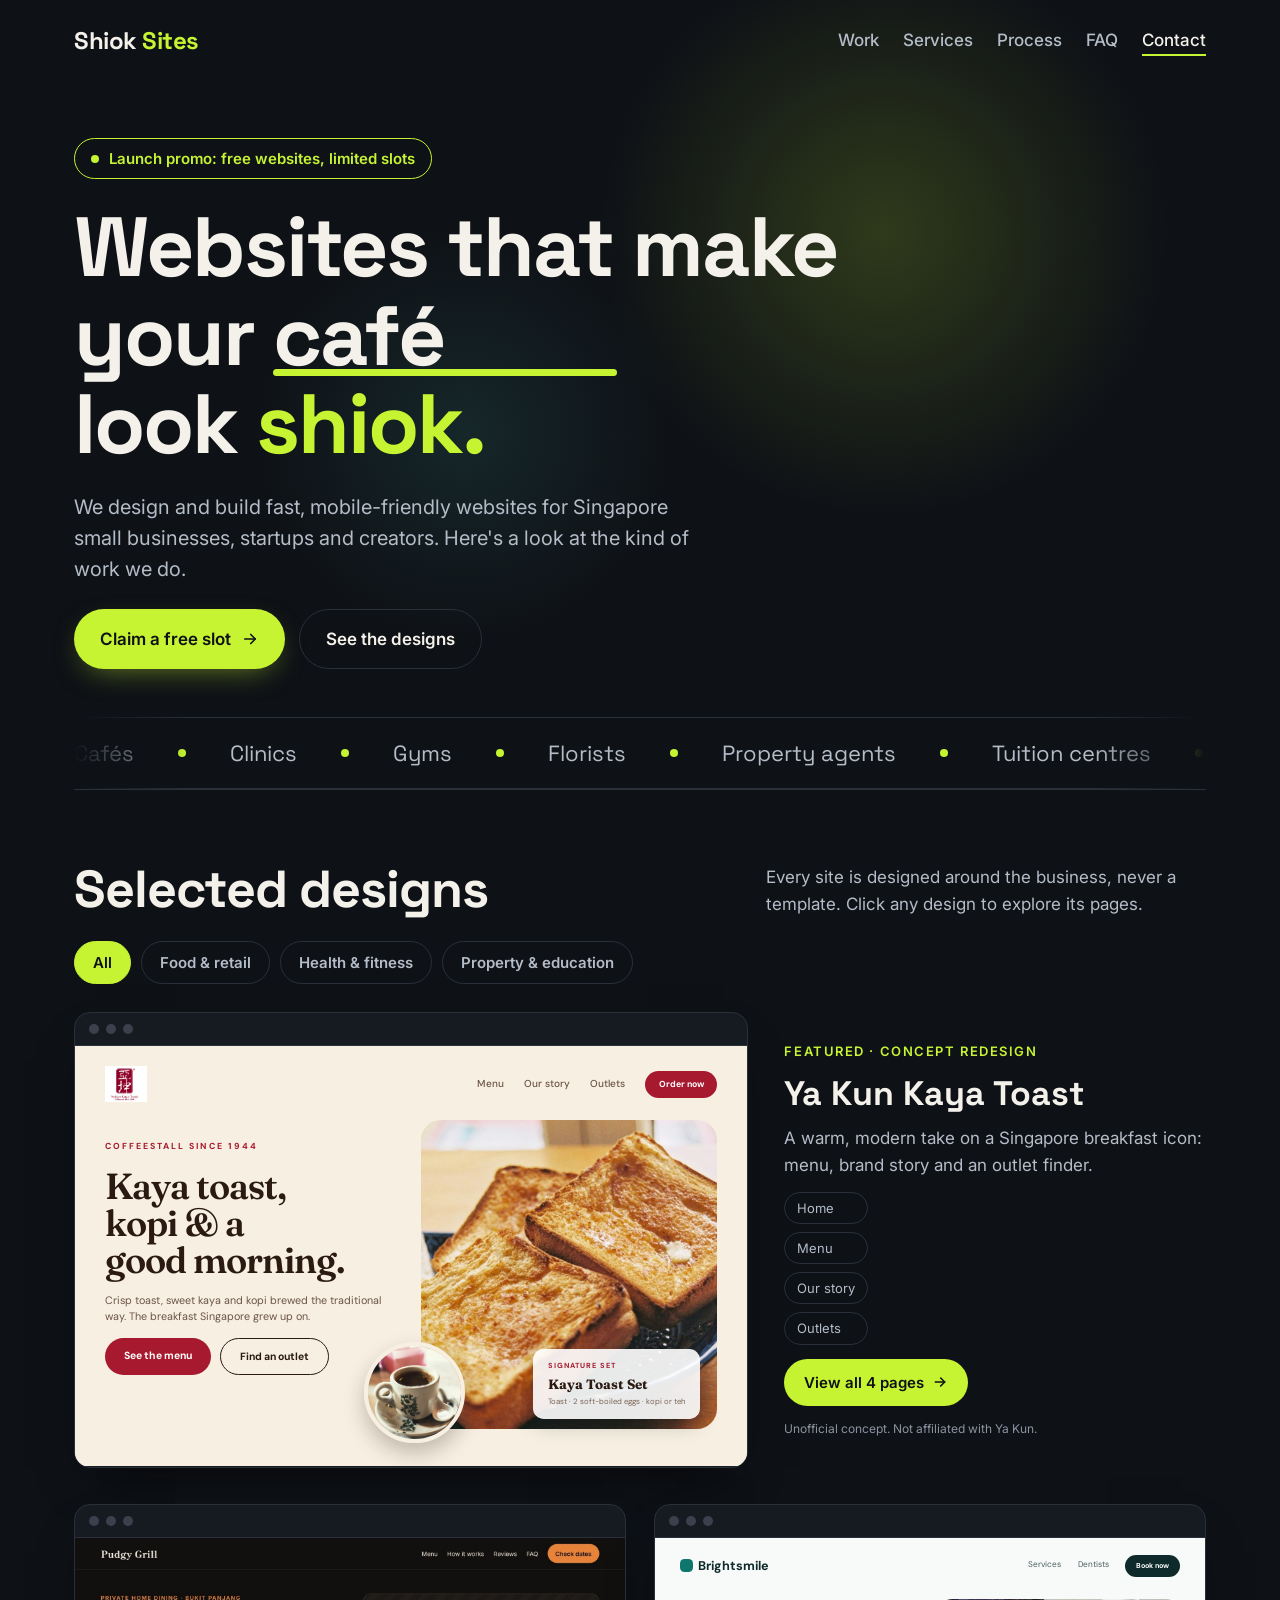
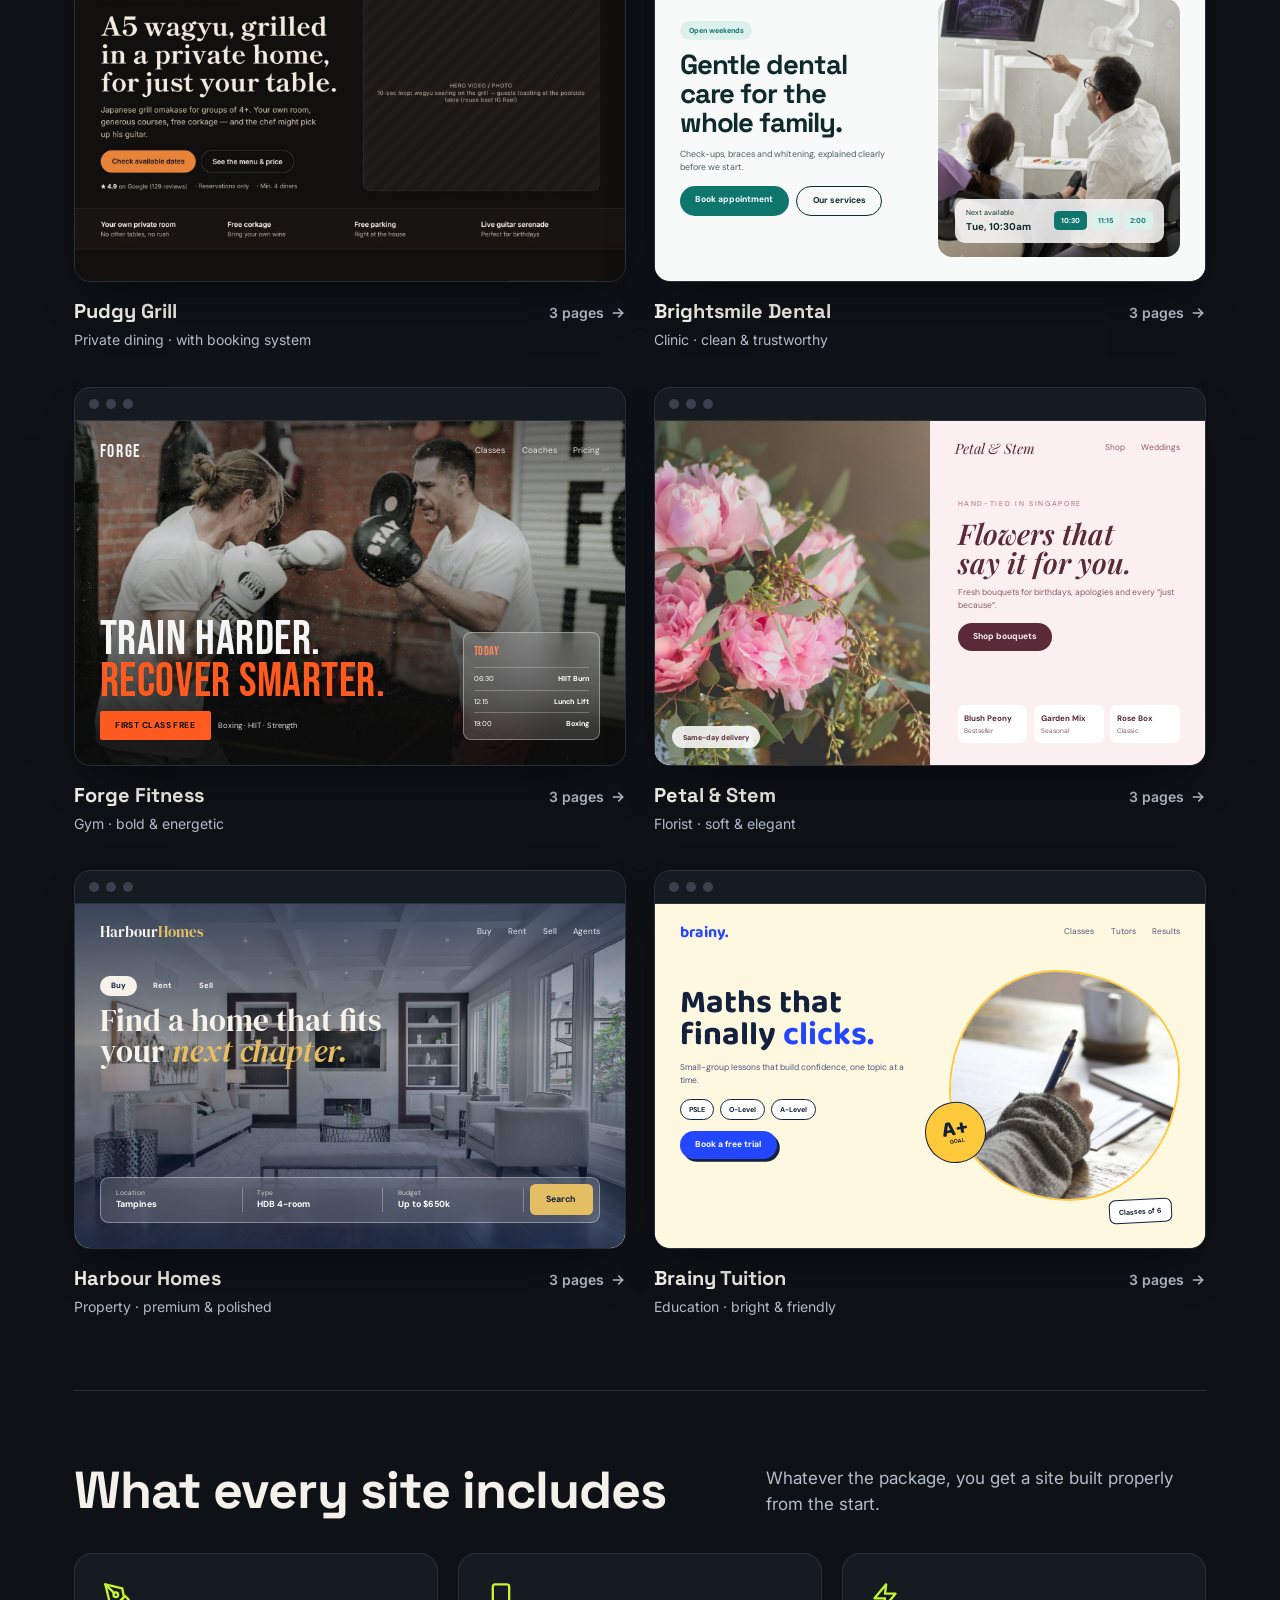
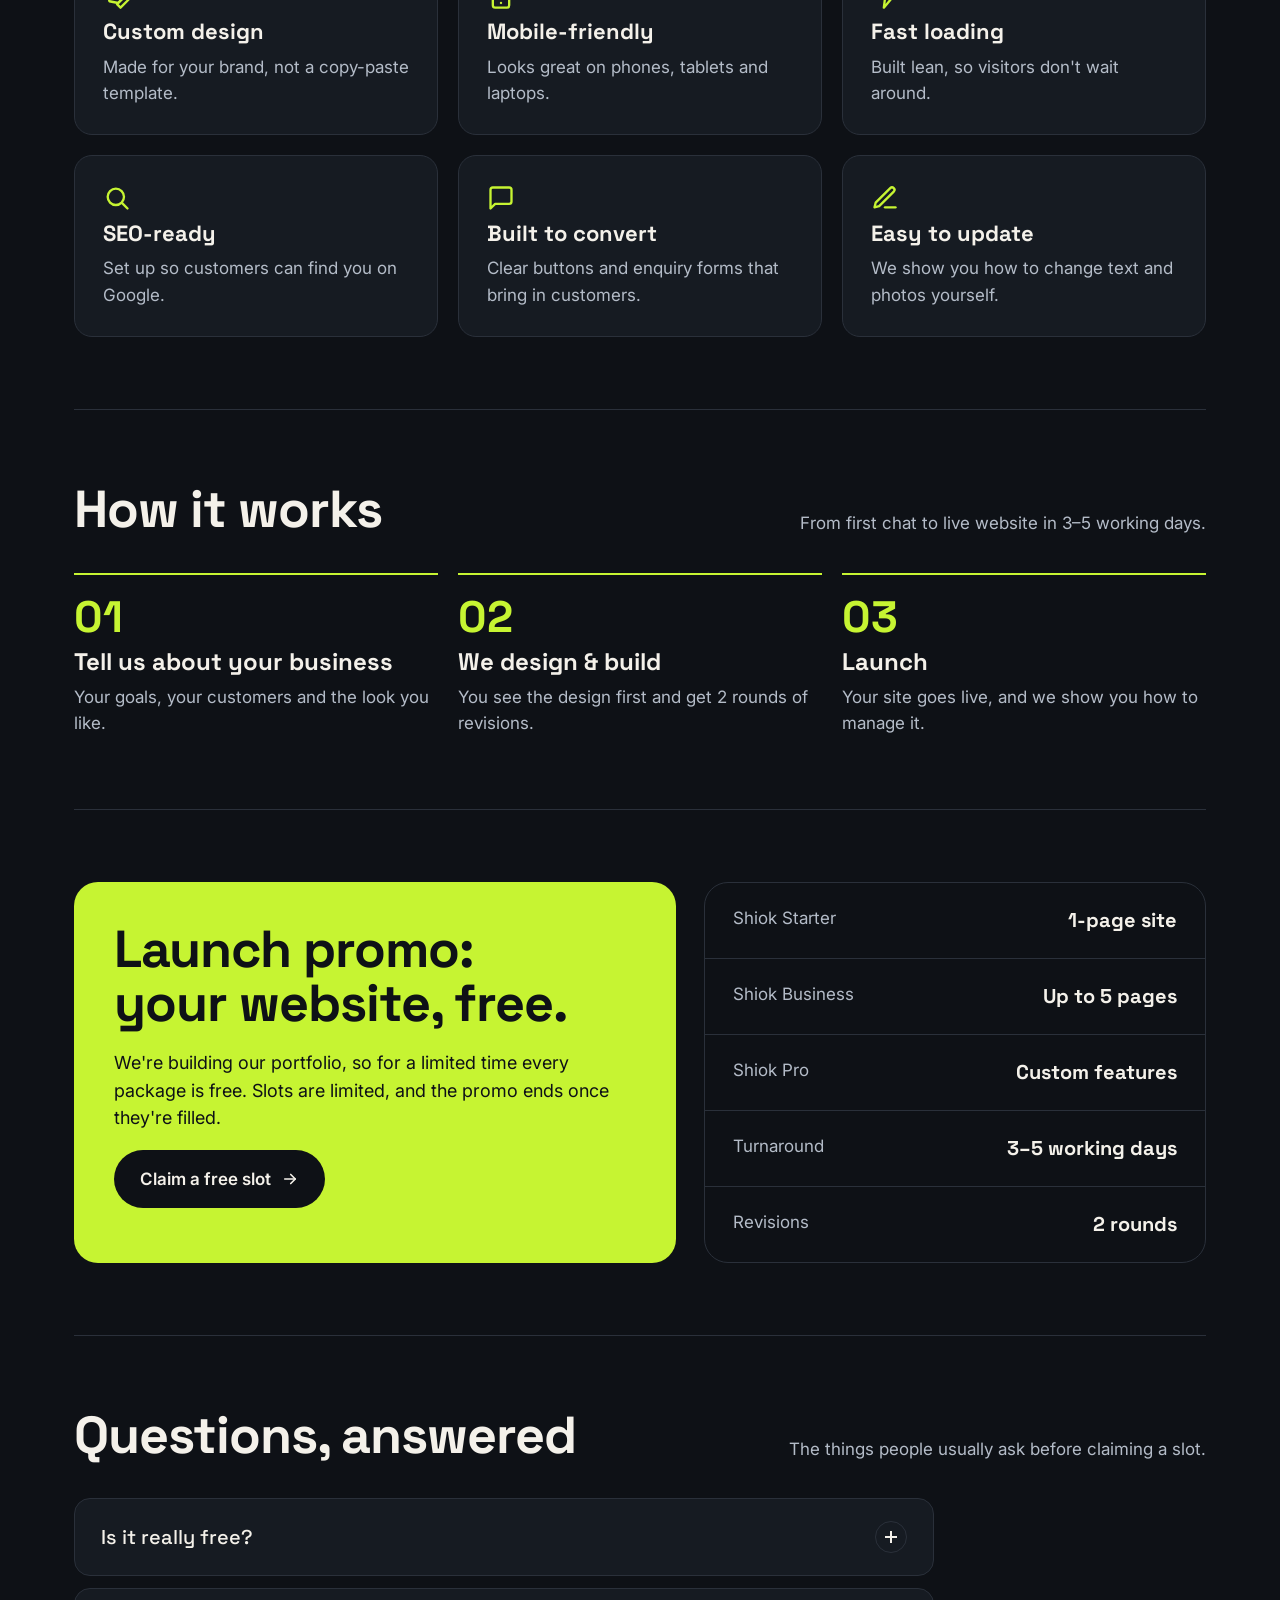
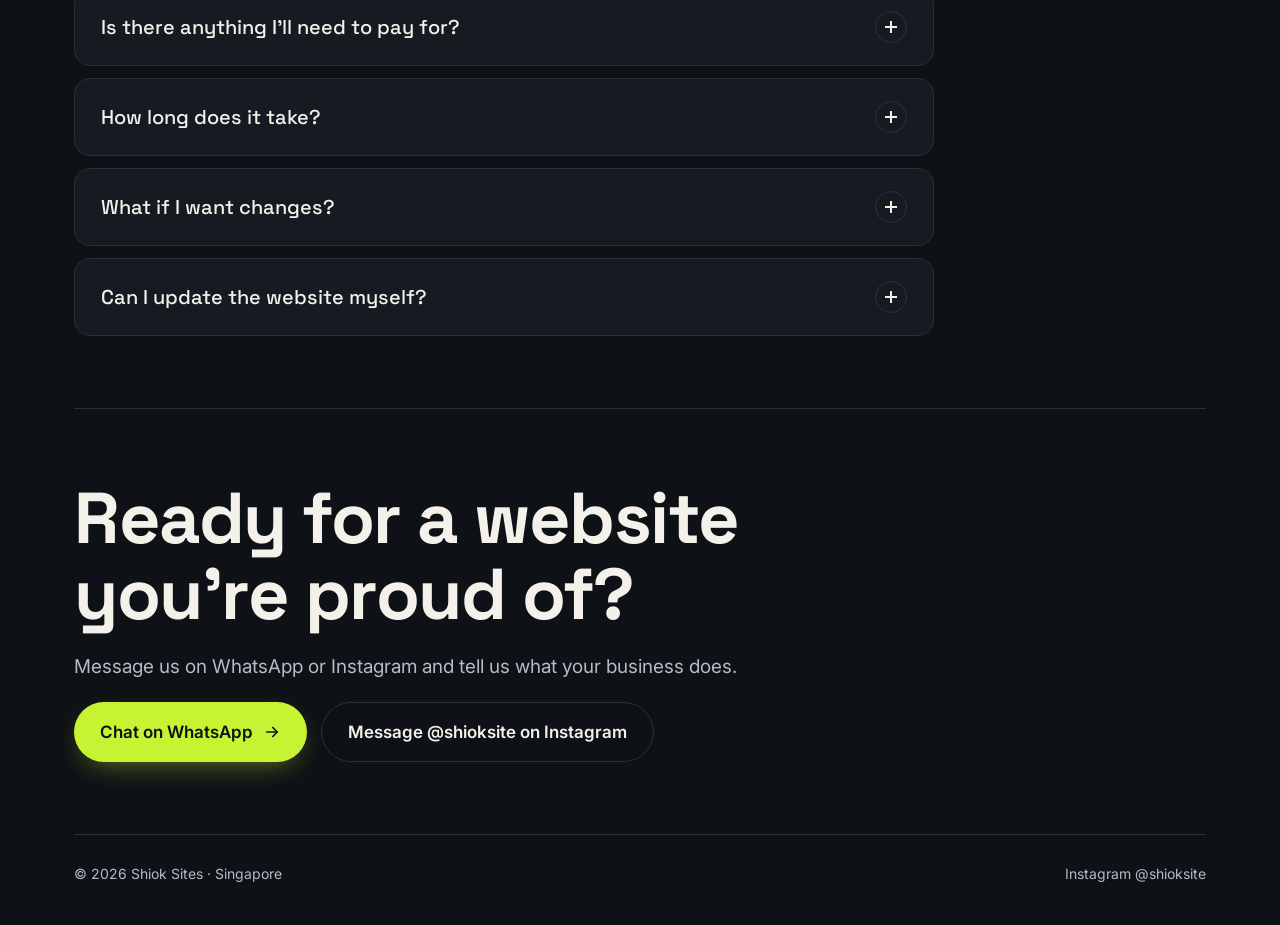
==== website-v2/index.html @ c29848cc "Add files via upload" ====
<!DOCTYPE html>
<html lang="en">
<head>
<meta charset="utf-8">
<meta name="viewport" content="width=device-width, initial-scale=1">
<title>Shiok Sites Portfolio</title>
<link rel="preconnect" href="https://fonts.googleapis.com">
<link rel="preconnect" href="https://fonts.gstatic.com" crossorigin>
<link href="https://fonts.googleapis.com/css2?family=Space+Grotesk:wght@500;700&amp;family=Inter:wght@400;500;600&amp;family=Fraunces:opsz,wght@9..144,600&amp;family=DM+Sans:wght@400;700&amp;family=Bebas+Neue&amp;family=Playfair+Display:ital,wght@1,600&amp;family=DM+Serif+Display&amp;family=Baloo+2:wght@700&amp;display=swap" rel="stylesheet">
<style>
:root{
  /* Shiok Sites brand: dark ground, cream text, lime accent. Layout: one long page, work first. */
  --ink:#0E1116;
  --panel:#161B22;
  --line:#2A303A;
  --text:#F4F1EA;
  --muted:#B4BCC8;
  --lime:#C6F432;
  --display:'Space Grotesk', system-ui, sans-serif;
  --body:'Inter', system-ui, sans-serif;
  color-scheme: dark;
}
*{box-sizing:border-box}
html{scroll-behavior:smooth}
@media (prefers-reduced-motion: reduce){html{scroll-behavior:auto}}
body{margin:0;background:var(--ink);color:var(--text);font-family:var(--body);font-size:17px;line-height:1.55}
a{color:var(--lime)}
a:focus-visible,button:focus-visible{outline:3px solid var(--lime);outline-offset:3px;border-radius:8px}
h1,h2,h3{font-family:var(--display);text-wrap:balance;margin:0;line-height:1.05}
.wrap{max-width:1180px;margin:0 auto;padding:0 24px}

/* nav */
.nav{display:flex;justify-content:space-between;align-items:center;gap:16px;padding:22px 0;flex-wrap:wrap}
.logo{font-family:var(--display);font-weight:700;font-size:24px;letter-spacing:-.5px;color:var(--text);text-decoration:none}
.logo span{color:var(--lime)}
.nav ul{display:flex;gap:24px;list-style:none;margin:0;padding:0;flex-wrap:wrap}
.nav ul a{color:var(--muted);text-decoration:none;font-weight:500}
.nav ul a:hover{color:var(--text)}

/* hero */
.hero{padding:56px 0 40px;display:flex;flex-direction:column;gap:24px;max-width:860px}
.promo{align-self:flex-start;display:inline-flex;gap:10px;align-items:center;padding:8px 16px;border:1.5px solid var(--lime);border-radius:999px;color:var(--lime);font-weight:600;font-size:15px}
.promo i{width:8px;height:8px;border-radius:50%;background:var(--lime)}
.hero h1{font-size:clamp(44px,7vw,84px);letter-spacing:-2px}
.hero h1 em{font-style:normal;color:var(--lime)}
.hero p{font-size:20px;color:var(--muted);max-width:620px;margin:0}
.ctas{display:flex;gap:14px;flex-wrap:wrap}
.btn{display:inline-flex;align-items:center;gap:10px;padding:16px 26px;border-radius:999px;font-weight:600;text-decoration:none;font-size:17px}
.btn-main{background:var(--lime);color:var(--ink)}
.btn-main:hover{background:#d8fa6a}
.btn-ghost{border:1.5px solid var(--line);color:var(--text)}
.btn-ghost:hover{border-color:var(--muted)}

section{padding:72px 0;border-top:1px solid var(--line)}
.head{display:flex;justify-content:space-between;align-items:flex-end;gap:24px;flex-wrap:wrap;margin-bottom:36px}
.head h2{font-size:clamp(34px,4.5vw,52px);letter-spacing:-1px}
.head p{color:var(--muted);max-width:440px;margin:0}

/* work grid */
.work{display:grid;grid-template-columns:repeat(2,minmax(0,1fr));gap:36px 28px}
@media (max-width:760px){.work{grid-template-columns:1fr}}
figure{margin:0;display:flex;flex-direction:column;gap:14px}
.browser{border:1.5px solid var(--line);border-radius:16px;overflow:hidden;background:var(--panel);box-shadow:0 24px 50px -24px rgba(0,0,0,.7)}
.bar{display:flex;align-items:center;gap:7px;padding:11px 14px;border-bottom:1.5px solid var(--line)}
.bar b{width:10px;height:10px;border-radius:50%;background:#3A414D}
.screen{aspect-ratio:16/10;container-type:inline-size;position:relative;overflow:hidden}
figcaption{display:flex;justify-content:space-between;align-items:baseline;gap:12px;flex-wrap:wrap}
figcaption strong{font-family:var(--display);font-size:20px}
figcaption small{color:var(--muted);font-size:14px}
.note{margin-top:28px;color:var(--muted);font-size:14px}

/* shared mock pieces (sized to the mock's width) */
.screen img.ph{position:absolute;inset:0;width:100%;height:100%;object-fit:cover;display:block}
.mnav{position:absolute;top:0;left:0;right:0;display:flex;justify-content:space-between;align-items:center;padding:3cqw 4.5cqw;z-index:3}
.mlinks{display:flex;gap:3cqw;font-size:1.5cqw;align-items:center}
.mbtn{display:inline-block;padding:1.4cqw 2.8cqw;border-radius:999px;font-size:1.55cqw;font-weight:700;white-space:nowrap}
.glass{background:rgba(255,255,255,.16);border:.15cqw solid rgba(255,255,255,.35);backdrop-filter:blur(14px);-webkit-backdrop-filter:blur(14px);color:#fff}
.layer{position:absolute;inset:0}

/* 1 cafe: full-bleed photo, copy on the right */

/* 2 dental: split with photo card */
.dental{background:#F7FAF9;color:#0F2A2A;font-family:'DM Sans',sans-serif}
.dental .brand{font-weight:700;font-size:2.3cqw;display:flex;align-items:center;gap:1cqw}
.dental .brand i{width:2.4cqw;height:2.4cqw;border-radius:.8cqw;background:#0F766E}
.dental .mlinks{color:#4B5F5F}
.dental .mlinks .mbtn{background:#0F2A2A;color:#fff;font-size:1.3cqw;padding:1cqw 2cqw}
.dental .copy{position:absolute;left:4.5cqw;top:15cqw;width:40cqw;display:flex;flex-direction:column;gap:2cqw}
.dental .pill{align-self:flex-start;font-size:1.3cqw;font-weight:700;color:#0F766E;background:#DDF1EC;padding:.8cqw 1.6cqw;border-radius:999px}
.dental h3{font-weight:700;font-size:5cqw;line-height:1.04;letter-spacing:-.2cqw}
.dental p{margin:0;font-size:1.6cqw;line-height:1.5;color:#4B5F5F}
.dental .row{display:flex;gap:1.4cqw}
.dental .solid{background:#0F766E;color:#fff}
.dental .out{border:.2cqw solid #0F2A2A;color:#0F2A2A}
.dental .photo{position:absolute;right:4.5cqw;top:11cqw;bottom:4.5cqw;width:44cqw;border-radius:2.6cqw;overflow:hidden}
.dental .photo img.ph{object-position:60% 50%}
.dental .book{position:absolute;left:3cqw;bottom:2.6cqw;right:3cqw;border-radius:1.8cqw;padding:1.6cqw 2cqw;display:flex;justify-content:space-between;align-items:center;font-size:1.3cqw;z-index:2;background:rgba(255,255,255,.82);border:0;color:#0F2A2A}
.dental .book b{display:block;font-size:1.8cqw}
.dental .slot{display:flex;gap:.8cqw}
.dental .slot span{padding:.7cqw 1.2cqw;border-radius:.8cqw;background:#0F766E;color:#fff;font-weight:700}
.dental .slot span+span{background:#DDF1EC;color:#0F766E}

/* 3 gym: full-bleed dark photo */
.gym{font-family:'DM Sans',sans-serif;color:#F5F5F5}
.gym img.ph{object-position:50% 30%;filter:grayscale(.35) contrast(1.1)}
.gym .layer{background:linear-gradient(180deg,rgba(10,10,10,.55) 0%,rgba(10,10,10,.15) 35%,rgba(10,10,10,.92) 92%)}
.gym .brand{font-family:'Bebas Neue',Impact,sans-serif;font-size:3.2cqw;letter-spacing:.3cqw}
.gym .brand span{color:#FF5A1F}
.gym .mlinks{color:#E5E5E5}
.gym .copy{position:absolute;left:4.5cqw;bottom:4.5cqw;display:flex;flex-direction:column;gap:1.6cqw;width:58cqw;z-index:2}
.gym h3{font-family:'Bebas Neue',Impact,'Arial Narrow',sans-serif;font-weight:400;font-size:8.6cqw;line-height:.88;letter-spacing:.1cqw}
.gym h3 span{color:#FF5A1F}
.gym .row{display:flex;gap:1.4cqw;align-items:center}
.gym .solid{background:#FF5A1F;color:#0B0B0B;border-radius:.4cqw;letter-spacing:.08cqw}
.gym .row small{font-size:1.4cqw;color:#D4D4D4}
.gym .sched{position:absolute;right:4.5cqw;bottom:4.5cqw;width:25cqw;border-radius:1.4cqw;padding:1.8cqw;display:flex;flex-direction:column;gap:1cqw;z-index:2}
.gym .sched em{font-style:normal;font-family:'Bebas Neue',Impact,sans-serif;font-size:2.2cqw;letter-spacing:.1cqw;color:#FF8A5C}
.gym .sched div{display:flex;justify-content:space-between;font-size:1.3cqw;border-top:.12cqw solid rgba(255,255,255,.25);padding-top:.9cqw}

/* 4 florist: photo left, panel right */
.florist{background:#FBEFF1;color:#5A2A3A;font-family:'DM Sans',sans-serif}
.florist .photo{position:absolute;left:0;top:0;bottom:0;width:50cqw}
.florist .mnav{left:50cqw}
.florist .brand{font-family:'Playfair Display',serif;font-style:italic;font-size:2.6cqw}
.florist .mlinks{color:#8C5A68}
.florist .copy{position:absolute;left:55cqw;right:4.5cqw;top:14cqw;display:flex;flex-direction:column;gap:1.8cqw}
.florist .eyebrow{font-size:1.3cqw;letter-spacing:.3cqw;text-transform:uppercase;color:#B0697E}
.florist h3{font-family:'Playfair Display',serif;font-style:italic;font-weight:600;font-size:5.2cqw;line-height:1.02}
.florist p{margin:0;font-size:1.55cqw;line-height:1.5;color:#8C5A68}
.florist .solid{background:#5A2A3A;color:#FBEFF1;align-self:flex-start}
.florist .items{position:absolute;left:55cqw;right:4.5cqw;bottom:4cqw;display:grid;grid-template-columns:repeat(3,minmax(0,1fr));gap:1.2cqw}
.florist .items div{background:#fff;border-radius:1.2cqw;padding:1.2cqw;display:flex;flex-direction:column;gap:.3cqw;font-size:1.2cqw;color:#8C5A68}
.florist .items b{font-size:1.45cqw;color:#5A2A3A}
.florist .float{position:absolute;left:3cqw;bottom:3cqw;border-radius:999px;padding:1cqw 2cqw;font-size:1.3cqw;font-weight:700;z-index:2;background:rgba(255,255,255,.85);color:#5A2A3A;border:0}

/* 5 realty: interior photo, search over it */
.realty{font-family:'DM Sans',sans-serif;color:#F7F3EA}
.realty .layer{background:linear-gradient(180deg,rgba(15,30,61,.7) 0%,rgba(15,30,61,.2) 40%,rgba(15,30,61,.85) 100%)}
.realty .brand{font-family:'DM Serif Display',serif;font-size:2.7cqw}
.realty .brand span{color:#E3BE62}
.realty .mlinks{color:#E6E9F0}
.realty .copy{position:absolute;left:4.5cqw;top:13cqw;width:56cqw;display:flex;flex-direction:column;gap:1.6cqw;z-index:2}
.realty h3{font-family:'DM Serif Display',serif;font-weight:400;font-size:5.6cqw;line-height:1.02}
.realty h3 em{font-style:italic;color:#E3BE62}
.realty .tabs{display:flex;gap:1cqw;font-size:1.4cqw;font-weight:700}
.realty .tabs span{padding:.8cqw 2cqw;border-radius:999px}
.realty .tabs span:first-child{background:#F7F3EA;color:#0F1E3D}
.realty .search{position:absolute;left:4.5cqw;right:4.5cqw;bottom:4.5cqw;border-radius:1.6cqw;display:grid;grid-template-columns:repeat(3,minmax(0,1fr)) auto;align-items:center;padding:1.2cqw;gap:1cqw;z-index:2}
.realty .search div{display:flex;flex-direction:column;padding:0 1.6cqw;border-right:.12cqw solid rgba(255,255,255,.3);font-size:1.2cqw;color:rgba(255,255,255,.75)}
.realty .search div b{font-size:1.6cqw;color:#fff}
.realty .search > span{background:#E3BE62;color:#0F1E3D;font-weight:700;font-size:1.6cqw;padding:1.6cqw 3cqw;border-radius:1cqw}

/* 6 tuition: copy left, photo in a soft shape */
.tuition{background:#FFF8E1;color:#14213D;font-family:'DM Sans',sans-serif}
.tuition .brand{font-family:'Baloo 2',sans-serif;font-weight:700;font-size:2.9cqw;color:#2346FF}
.tuition .mlinks{color:#4A5578}
.tuition .copy{position:absolute;left:4.5cqw;top:15cqw;width:44cqw;display:flex;flex-direction:column;gap:2cqw}
.tuition h3{font-family:'Baloo 2',sans-serif;font-weight:700;font-size:6cqw;line-height:.98}
.tuition h3 span{color:#2346FF}
.tuition p{margin:0;font-size:1.55cqw;line-height:1.5;color:#4A5578}
.tuition .chips{display:flex;gap:1cqw}
.tuition .chips span{padding:.7cqw 1.5cqw;border-radius:999px;background:#fff;border:.18cqw solid #14213D;font-size:1.3cqw;font-weight:700}
.tuition .solid{background:#2346FF;color:#fff;align-self:flex-start;box-shadow:.5cqw .5cqw 0 #14213D}
.tuition .photo{position:absolute;right:4.5cqw;top:12cqw;width:42cqw;height:42cqw;border-radius:46% 54% 48% 52% / 52% 44% 56% 48%;overflow:hidden;border:.5cqw solid #FFC93C}
.tuition .sticker{position:absolute;right:40cqw;top:36cqw;width:11cqw;height:11cqw;border-radius:50%;background:#FFC93C;color:#14213D;display:flex;flex-direction:column;align-items:center;justify-content:center;font-family:'Baloo 2',sans-serif;font-weight:700;font-size:4cqw;line-height:.9;transform:rotate(-10deg);border:.25cqw solid #14213D;z-index:2}
.tuition .sticker small{font-family:'DM Sans',sans-serif;font-size:1cqw}
.tuition .badge{position:absolute;right:6cqw;bottom:4.5cqw;background:#fff;border:.18cqw solid #14213D;border-radius:1.2cqw;padding:1cqw 1.6cqw;font-size:1.3cqw;font-weight:700;transform:rotate(-3deg);z-index:2}

/* services */
.grid3{display:grid;grid-template-columns:repeat(3,minmax(0,1fr));gap:20px}
@media (max-width:860px){.grid3{grid-template-columns:repeat(2,minmax(0,1fr))}}
@media (max-width:540px){.grid3{grid-template-columns:1fr}}
.feat{padding:28px;border:1.5px solid var(--line);border-radius:18px;background:var(--panel);display:flex;flex-direction:column;gap:10px}
.feat svg{color:var(--lime)}
.feat h3{font-size:22px}
.feat p{margin:0;color:var(--muted)}


/* process */
.steps{display:grid;grid-template-columns:repeat(3,minmax(0,1fr));gap:20px;counter-reset:s}
@media (max-width:760px){.steps{grid-template-columns:1fr}}
.step{display:flex;flex-direction:column;gap:10px;padding-top:20px;border-top:2px solid var(--lime)}
.step b{font-family:var(--display);font-size:44px;color:var(--lime);line-height:1}
.step h3{font-size:24px}
.step p{margin:0;color:var(--muted)}

/* offer */
.offer{display:grid;grid-template-columns:minmax(0,1.2fr) minmax(0,1fr);gap:28px;align-items:stretch}
@media (max-width:860px){.offer{grid-template-columns:1fr}}
.deal{background:var(--lime);color:var(--ink);border-radius:24px;padding:40px;display:flex;flex-direction:column;gap:18px}
.deal h2{font-size:clamp(34px,4.5vw,52px);letter-spacing:-1px}
.deal p{margin:0;font-size:18px}
.deal .btn{background:var(--ink);color:var(--text);align-self:flex-start}
.facts{display:flex;flex-direction:column;border:1.5px solid var(--line);border-radius:24px;overflow:hidden}
.facts div{display:flex;justify-content:space-between;gap:16px;padding:22px 28px;border-bottom:1.5px solid var(--line)}
.facts div:last-child{border-bottom:0}
.facts span{color:var(--muted)}
.facts b{font-family:var(--display);font-size:20px;text-align:right}

/* contact */
.contact{text-align:left;display:flex;flex-direction:column;gap:20px;align-items:flex-start}
.contact h2{font-size:clamp(40px,6vw,72px);letter-spacing:-1.5px;max-width:800px}
.contact p{color:var(--muted);font-size:19px;margin:0}
footer{padding:28px 0 40px;border-top:1px solid var(--line);color:var(--muted);font-size:14px;display:flex;justify-content:space-between;gap:12px;flex-wrap:wrap}

/* ===== motion & interactivity ===== */
body{position:relative;overflow-x:clip}
.progress{position:fixed;top:0;left:0;height:3px;width:100%;background:var(--lime);transform-origin:0 50%;transform:scaleX(0);z-index:100}
.nav{position:sticky;top:0;z-index:60;margin:0 -24px;padding:22px 24px;transition:padding .35s ease,background .35s ease,border-color .35s ease;border-bottom:1px solid transparent}
.nav.scrolled{padding:14px 24px;background:rgba(14,17,22,.72);backdrop-filter:blur(16px) saturate(1.4);-webkit-backdrop-filter:blur(16px) saturate(1.4);border-bottom-color:var(--line)}
.nav ul a{position:relative;transition:color .25s}
.nav ul a::after{content:"";position:absolute;left:0;right:0;bottom:-6px;height:2px;background:var(--lime);transform:scaleX(0);transform-origin:0 50%;transition:transform .35s cubic-bezier(.2,.8,.2,1)}
.nav ul a:hover::after,.nav ul a.active::after{transform:scaleX(1)}
.nav ul a.active{color:var(--text)}
.logo span{display:inline-block;transition:transform .4s cubic-bezier(.2,.8,.2,1)}
.logo:hover span{transform:translateY(-2px) rotate(-3deg)}

.hero{position:relative;isolation:isolate}
.glow{position:absolute;z-index:-1;width:620px;height:620px;border-radius:50%;background:radial-gradient(circle,rgba(198,244,50,.18),rgba(198,244,50,0) 65%);top:-160px;right:-260px;animation:drift 14s ease-in-out infinite alternate;pointer-events:none}
.glow.two{width:460px;height:460px;top:120px;right:240px;background:radial-gradient(circle,rgba(94,234,212,.10),rgba(94,234,212,0) 65%);animation-duration:18s;animation-direction:alternate-reverse}
@keyframes drift{to{transform:translate(-120px,80px) scale(1.15)}}
.rot{display:inline-grid;vertical-align:bottom}
.rot span{grid-area:1/1;color:var(--text);position:relative;transition:transform .6s cubic-bezier(.2,.8,.2,1),opacity .6s;white-space:nowrap}
.rot span::after{content:"";position:absolute;left:0;right:0;bottom:.04em;height:.09em;background:var(--lime);border-radius:4px}
.rot span.out{opacity:0;transform:translateY(-40%) rotateX(40deg)}
.rot span.in-wait{opacity:0;transform:translateY(40%) rotateX(-40deg)}
.hero h1 em{display:inline-block;animation:pop 3.2s ease-in-out infinite}
@keyframes pop{0%,100%{transform:none}50%{transform:translateY(-4px) rotate(-2deg)}}
.promo i{animation:pulse 1.8s ease-out infinite}
@keyframes pulse{0%{box-shadow:0 0 0 0 rgba(198,244,50,.6)}100%{box-shadow:0 0 0 10px rgba(198,244,50,0)}}

.btn{transition:transform .25s cubic-bezier(.2,.8,.2,1),background .25s,border-color .25s,box-shadow .25s;will-change:transform}
.btn-main{box-shadow:0 10px 30px -12px rgba(198,244,50,.55)}
.btn-main:hover{box-shadow:0 16px 40px -12px rgba(198,244,50,.7)}
.btn svg{transition:transform .25s}
.btn:hover svg{transform:translateX(4px)}

.marquee{border-top:1px solid var(--line);border-bottom:1px solid var(--line);overflow:hidden;padding:18px 0;margin:8px 0 0;-webkit-mask-image:linear-gradient(90deg,transparent,#000 10%,#000 90%,transparent);mask-image:linear-gradient(90deg,transparent,#000 10%,#000 90%,transparent)}
.marquee .track{display:flex;gap:44px;width:max-content;animation:marq 38s linear infinite}
.marquee:hover .track{animation-play-state:paused}
.marquee span{font-family:var(--display);font-size:22px;color:var(--muted);display:flex;align-items:center;gap:44px;white-space:nowrap}
.marquee span::after{content:"";width:8px;height:8px;border-radius:50%;background:var(--lime)}
@keyframes marq{to{transform:translateX(-50%)}}

.filters{display:flex;gap:10px;flex-wrap:wrap;margin:-12px 0 28px}
.filters button{font:inherit;font-weight:600;font-size:15px;color:var(--muted);background:transparent;border:1.5px solid var(--line);border-radius:999px;padding:9px 18px;cursor:pointer;transition:all .25s}
.filters button:hover{color:var(--text);border-color:var(--muted)}
.filters button[aria-pressed="true"]{background:var(--lime);color:var(--ink);border-color:var(--lime)}
.work figure{transition:opacity .4s ease,transform .4s cubic-bezier(.2,.8,.2,1)}
.work figure.hiding{opacity:0;transform:scale(.96)}
.work figure[hidden]{display:none}
.work figure{cursor:zoom-in;perspective:1200px}
.browser{transition:transform .5s cubic-bezier(.2,.8,.2,1),box-shadow .5s,border-color .4s;transform-style:preserve-3d;position:relative}
.browser::after{content:"";position:absolute;inset:0;border-radius:inherit;pointer-events:none;background:radial-gradient(600px circle at var(--mx,50%) var(--my,50%),rgba(255,255,255,.14),transparent 40%);opacity:0;transition:opacity .4s;z-index:5}
figure:hover .browser{border-color:#3A414D;box-shadow:0 40px 80px -30px rgba(0,0,0,.85),0 0 0 1px rgba(198,244,50,.12)}
figure:hover .browser::after{opacity:1}
.screen img.ph{transition:transform 1.2s cubic-bezier(.2,.8,.2,1)}
figure:hover .screen img.ph{transform:scale(1.05)}
.view{display:inline-flex;align-items:center;gap:6px;color:var(--lime);font-size:14px;font-weight:600;opacity:0;transform:translateX(-6px);transition:all .3s}
figure:hover .view,figure:focus-visible .view{opacity:1;transform:none}
figure:focus-visible{outline:3px solid var(--lime);outline-offset:6px;border-radius:18px}

.lightbox{border:0;padding:0;background:transparent;max-width:min(1200px,94vw);width:94vw;color:var(--text);overflow:visible}
.lightbox::backdrop{background:rgba(6,8,11,.82);backdrop-filter:blur(8px);-webkit-backdrop-filter:blur(8px)}
.lightbox[open]{animation:lbin .45s cubic-bezier(.2,.8,.2,1)}
@keyframes lbin{from{opacity:0;transform:translateY(24px) scale(.97)}}
.lb-stage .browser{box-shadow:0 60px 120px -40px rgba(0,0,0,.9)}
.lb-bar{display:flex;justify-content:space-between;align-items:center;gap:16px;margin-top:18px;flex-wrap:wrap}
.lb-bar strong{font-family:var(--display);font-size:24px}
.lb-bar small{color:var(--muted);display:block}
.lb-ctrl{display:flex;gap:10px}
.lb-ctrl button{width:48px;height:48px;border-radius:50%;border:1.5px solid var(--line);background:var(--panel);color:var(--text);cursor:pointer;display:flex;align-items:center;justify-content:center;transition:all .25s}
.lb-ctrl button:hover{background:var(--lime);color:var(--ink);border-color:var(--lime)}

.reveal{transition:transform .9s cubic-bezier(.2,.8,.2,1),opacity .9s ease}
.reveal.pre{transform:translateY(28px);opacity:.25}

.step{position:relative;border-top-color:var(--line)}
.step::before{content:"";position:absolute;top:-2px;left:0;height:2px;width:100%;background:var(--lime);transform:scaleX(0);transform-origin:0 50%;transition:transform 1s cubic-bezier(.2,.8,.2,1)}
.step.on::before{transform:scaleX(1)}
.step:nth-child(2)::before{transition-delay:.25s}
.step:nth-child(3)::before{transition-delay:.5s}
.feat{transition:transform .35s cubic-bezier(.2,.8,.2,1),border-color .35s,background .35s}
.feat:hover{transform:translateY(-6px);border-color:#3A414D;background:#1A2029}
.feat svg{transition:transform .5s cubic-bezier(.2,.8,.2,1)}
.feat:hover svg{transform:rotate(-8deg) scale(1.12)}
.deal{position:relative;overflow:hidden}
.deal::after{content:"";position:absolute;top:0;left:-60%;width:40%;height:100%;background:linear-gradient(100deg,transparent,rgba(255,255,255,.45),transparent);transform:skewX(-18deg);animation:shine 4.5s ease-in-out infinite}
@keyframes shine{0%,60%{left:-60%}100%{left:130%}}
.facts div{transition:background .25s}
.facts div:hover{background:#161B22}

.faq{display:flex;flex-direction:column;gap:12px;max-width:860px}
.faq details{border:1.5px solid var(--line);border-radius:16px;background:var(--panel);overflow:hidden;transition:border-color .3s}
.faq details[open]{border-color:#3A414D}
.faq summary{list-style:none;cursor:pointer;padding:22px 26px;display:flex;justify-content:space-between;align-items:center;gap:16px;font-family:var(--display);font-weight:500;font-size:20px}
.faq summary::-webkit-details-marker{display:none}
.faq summary i{flex:none;width:32px;height:32px;border-radius:50%;border:1.5px solid var(--line);position:relative;transition:transform .35s,background .35s,border-color .35s}
.faq summary i::before,.faq summary i::after{content:"";position:absolute;left:50%;top:50%;width:12px;height:2px;background:var(--text);transform:translate(-50%,-50%)}
.faq summary i::after{transform:translate(-50%,-50%) rotate(90deg);transition:transform .35s}
.faq details[open] summary i{background:var(--lime);border-color:var(--lime);transform:rotate(180deg)}
.faq details[open] summary i::before,.faq details[open] summary i::after{background:var(--ink)}
.faq details[open] summary i::after{transform:translate(-50%,-50%) rotate(0)}
.faq .ans{padding:0 26px 22px;color:var(--muted);max-width:680px}
.faq .ans p{margin:0}

.cursor-dot{position:fixed;left:0;top:0;width:34px;height:34px;border-radius:50%;border:1.5px solid var(--lime);pointer-events:none;z-index:90;transform:translate(-50%,-50%);transition:width .25s,height .25s,background .25s,opacity .25s;opacity:0;mix-blend-mode:difference}
.cursor-dot.big{width:64px;height:64px;background:rgba(198,244,50,.15)}
@media (hover:none){.cursor-dot{display:none}}

@media (prefers-reduced-motion: reduce){
  *,*::before,*::after{animation:none!important;transition:none!important}
  .reveal.pre{transform:none;opacity:1}
  .cursor-dot{display:none}
}

/* ===== designs v2 ===== */
.work figure{cursor:pointer}
.screen[data-preview]{pointer-events:none}
.screen[data-preview] > *{height:62.5cqw;overflow:hidden}
figcaption > div{display:flex;flex-direction:column;gap:2px}
.view{opacity:1;transform:none;color:var(--muted)}
figure:hover .view{color:var(--lime)}
.feat-fig{grid-column:1/-1;display:grid;grid-template-columns:minmax(0,1.6fr) minmax(0,1fr);gap:36px;align-items:center}
@media (max-width:900px){.feat-fig{grid-template-columns:1fr;gap:18px}}
.feat-cap{display:flex;flex-direction:column;align-items:flex-start;gap:14px}
.feat-cap .tag{font-size:13px;font-weight:600;letter-spacing:.12em;text-transform:uppercase;color:var(--lime)}
.feat-cap strong{font-size:34px;line-height:1.05}
.feat-cap p{margin:0;color:var(--muted)}
.pchips{display:flex;flex-wrap:wrap;gap:8px}
.pchips span{font-size:13px;padding:5px 12px;border-radius:999px;border:1.5px solid var(--line);color:var(--muted)}
.vbtn{display:inline-flex;align-items:center;gap:8px;padding:12px 20px;border-radius:999px;background:var(--lime);color:var(--ink);font-weight:600;font-size:15px}
.disc{font-size:12px;color:#8A93A0}

/* page themes */
.t-yakun{--bg:#F6EFE2;--fg:#2B1A12;--mu:#7A6455;--ac:#A6192E;--ai:#fff;--cd:#fff;--fd:'Fraunces',serif;--fb:'DM Sans',sans-serif;--ln:#E6DACA}
.t-dental{--bg:#F7FAF9;--fg:#0F2A2A;--mu:#4B5F5F;--ac:#0F766E;--ai:#fff;--cd:#fff;--fd:'DM Sans',sans-serif;--fb:'DM Sans',sans-serif;--ln:#DDE9E6}
.t-gym{--bg:#0B0B0B;--fg:#F5F5F5;--mu:#A3A3A3;--ac:#FF5A1F;--ai:#0B0B0B;--cd:#171717;--fd:'Bebas Neue',Impact,sans-serif;--fb:'DM Sans',sans-serif;--ln:#262626}
.t-florist{--bg:#FBEFF1;--fg:#5A2A3A;--mu:#8C5A68;--ac:#5A2A3A;--ai:#FBEFF1;--cd:#fff;--fd:'Playfair Display',serif;--fb:'DM Sans',sans-serif;--ln:#F0D9DE}
.t-realty{--bg:#F7F3EA;--fg:#0F1E3D;--mu:#5B6478;--ac:#0F1E3D;--ai:#F7F3EA;--cd:#fff;--fd:'DM Serif Display',serif;--fb:'DM Sans',sans-serif;--ln:#E4DDCF}
.t-tuition{--bg:#FFF8E1;--fg:#14213D;--mu:#4A5578;--ac:#2346FF;--ai:#fff;--cd:#fff;--fd:'Baloo 2',sans-serif;--fb:'DM Sans',sans-serif;--ln:#F0E3B8}
.screen.t-yakun,.screen.t-dental,.screen.t-florist,.screen.t-realty,.screen.t-tuition{background:var(--bg)}
.screen.t-gym{background:#0B0B0B}
.pg-home{position:relative;height:62.5cqw;overflow:hidden}
.screenlike{width:100%}
[data-go]{cursor:pointer}

/* Ya Kun home */
.yk-home{background:#F6EFE2;color:#2B1A12;font-family:'DM Sans',sans-serif}
.yk-logo{height:5.4cqw;width:auto;display:block;mix-blend-mode:multiply}
.yk-home .mlinks{color:#6B5446;font-weight:500}
.yk-home .mlinks .mbtn{background:#A6192E;color:#fff;font-size:1.3cqw;padding:1cqw 2cqw}
.yk-home .copy{position:absolute;left:4.5cqw;top:14cqw;width:42cqw;display:flex;flex-direction:column;gap:2cqw}
.yk-home .eyebrow{font-size:1.3cqw;font-weight:700;letter-spacing:.3cqw;text-transform:uppercase;color:#A6192E}
.yk-home h3{font-family:'Fraunces',serif;font-weight:600;font-size:5.4cqw;line-height:1.02;letter-spacing:-.15cqw}
.yk-home p{margin:0;font-size:1.6cqw;line-height:1.55;color:#6B5446}
.yk-home .row{display:flex;gap:1.4cqw}
.yk-home .solid{background:#A6192E;color:#fff}
.yk-home .out{border:.2cqw solid #2B1A12;color:#2B1A12}
.yk-home .photo{position:absolute;right:4.5cqw;top:11cqw;width:44cqw;height:46cqw;border-radius:3cqw;overflow:hidden}
.yk-home .photo img{position:absolute;inset:0;width:100%;height:100%;object-fit:cover}
.yk-home .kopi{position:absolute;right:42cqw;bottom:3.5cqw;width:15cqw;height:15cqw;border-radius:50%;overflow:hidden;border:.6cqw solid #F6EFE2;box-shadow:0 1.5cqw 3cqw rgba(43,26,18,.25)}
.yk-home .kopi img{width:100%;height:100%;object-fit:cover}
.yk-home .set{position:absolute;right:7cqw;bottom:7cqw;border-radius:1.6cqw;padding:1.6cqw 2.2cqw;display:flex;flex-direction:column;gap:.3cqw;font-size:1.25cqw;background:rgba(255,255,255,.9);color:#2B1A12;box-shadow:0 1cqw 3cqw rgba(0,0,0,.18)}
.yk-home .set b{font-family:'Fraunces',serif;font-size:2cqw}
.yk-home .set small{color:#7A6455;font-size:1.15cqw}
.yk-home .set span{color:#A6192E;font-weight:700;font-size:1.1cqw;letter-spacing:.15cqw;text-transform:uppercase}

/* inner pages (shared, themed) */
.ip{background:var(--bg);color:var(--fg);font-family:var(--fb);min-height:62.5cqw;display:flex;flex-direction:column}
.inav{display:flex;justify-content:space-between;align-items:center;padding:2.6cqw 4.5cqw;border-bottom:.15cqw solid var(--ln)}
.ibrand{font-family:var(--fd);font-weight:700;font-size:2.6cqw;display:flex;align-items:center;gap:1cqw}
.ibrand i{font-style:normal;color:var(--ac)}
.t-realty .ibrand i{color:#D4A847}
.ibrand .dot{width:2.4cqw;height:2.4cqw;border-radius:.8cqw;background:var(--ac)}
.ibrand .yk-logo{height:4.6cqw}
.t-florist .ibrand{font-style:italic;font-weight:600}
.t-gym .ibrand{font-weight:400;letter-spacing:.3cqw;font-size:3.2cqw}
.ilinks{display:flex;gap:3cqw;align-items:center;font-size:1.5cqw;color:var(--mu)}
.ilinks .on{color:var(--fg);font-weight:700;box-shadow:inset 0 -.25cqw 0 var(--ac)}
.ibtn{display:inline-block;padding:1.1cqw 2.2cqw;border-radius:999px;background:var(--ac);color:var(--ai);font-weight:700;font-size:1.4cqw;white-space:nowrap}
.ibtn.solo{align-self:flex-start;font-size:1.6cqw;padding:1.4cqw 2.8cqw}
.ibtn.wide{align-self:stretch;text-align:center}
.ihead{padding:4.5cqw 4.5cqw 2.5cqw;display:flex;flex-direction:column;gap:1.6cqw}
.ihead.center{align-items:center;text-align:center}
.ieb{font-size:1.3cqw;font-weight:700;letter-spacing:.3cqw;text-transform:uppercase;color:var(--ac)}
.t-realty .ieb{color:#B08A2E}
.ip h3{font-family:var(--fd);font-weight:600;font-size:4.6cqw;line-height:1.05;letter-spacing:-.1cqw;margin:0}
.t-gym .ip h3,.t-gym.ip h3{font-weight:400;letter-spacing:.1cqw;font-size:6cqw}
.t-florist .ip h3{font-style:italic}
.t-realty .ip h3{font-weight:400}
.ip p{margin:0;font-size:1.65cqw;line-height:1.6;color:var(--mu)}
.itabs{display:flex;gap:1cqw}
.itabs span{padding:.8cqw 1.8cqw;border-radius:999px;border:.15cqw solid var(--ln);font-size:1.3cqw;color:var(--mu)}
.itabs .on{background:var(--fg);color:var(--bg);border-color:var(--fg)}
.igrid3{display:grid;grid-template-columns:repeat(3,minmax(0,1fr));gap:2cqw;padding:0 4.5cqw 4.5cqw}
.icard{background:var(--cd);border-radius:1.8cqw;overflow:hidden;border:.15cqw solid var(--ln)}
.icard img{display:block;width:100%;aspect-ratio:4/3;object-fit:cover}
.icb{padding:1.6cqw 1.8cqw;display:flex;flex-direction:column;gap:.5cqw;position:relative}
.icb b{font-family:var(--fd);font-size:1.9cqw;font-weight:600}
.t-gym .icb b{font-weight:400}
.icb span{font-size:1.3cqw;color:var(--mu)}
.icb em{position:absolute;right:1.6cqw;top:1.6cqw;font-style:normal;font-size:1.1cqw;font-weight:700;padding:.5cqw 1.1cqw;border-radius:999px;background:var(--ac);color:var(--ai)}
.isplit{display:grid;grid-template-columns:minmax(0,1fr) minmax(0,1fr);gap:4cqw;padding:4.5cqw;align-items:center}
.itext{display:flex;flex-direction:column;gap:2cqw}
.iimg{border-radius:2.4cqw;overflow:hidden;aspect-ratio:4/3.4}
.iimg img{width:100%;height:100%;object-fit:cover;display:block}
.ivalues{display:grid;grid-template-columns:repeat(3,minmax(0,1fr));gap:2cqw;padding:0 4.5cqw 4.5cqw}
.ivalues div{border-top:.25cqw solid var(--ac);padding-top:1.6cqw;display:flex;flex-direction:column;gap:.6cqw}
.ivalues b{font-family:var(--fd);color:var(--ac);font-size:2.4cqw}
.ivalues strong{font-size:1.7cqw}
.ivalues span{font-size:1.35cqw;color:var(--mu)}
.isearch{display:flex;justify-content:space-between;align-items:center;background:var(--cd);border:.15cqw solid var(--ln);border-radius:999px;padding:.8cqw .8cqw .8cqw 2.4cqw;font-size:1.5cqw;color:var(--mu);max-width:60cqw}
.isearch b{background:var(--ac);color:var(--ai);padding:1cqw 2.4cqw;border-radius:999px}
.imap-wrap{display:grid;grid-template-columns:minmax(0,1.3fr) minmax(0,1fr);gap:2cqw;padding:0 4.5cqw 4.5cqw}
.imap{position:relative;border-radius:2cqw;min-height:30cqw;background:#EADFCB;background-image:linear-gradient(#E0D3BC .15cqw,transparent .15cqw),linear-gradient(90deg,#E0D3BC .15cqw,transparent .15cqw);background-size:4cqw 4cqw;overflow:hidden}
.imap::before{content:"";position:absolute;left:-10%;top:52%;width:120%;height:2.4cqw;background:#F6EFE2;transform:rotate(-12deg)}
.imap::after{content:"";position:absolute;left:38%;top:-10%;width:2cqw;height:120%;background:#F6EFE2;transform:rotate(8deg)}
.imap i{position:absolute;width:3cqw;height:3cqw;border-radius:50% 50% 50% 0;background:var(--ac);transform:rotate(-45deg);z-index:2;box-shadow:0 .6cqw 1.2cqw rgba(0,0,0,.2)}
.ilist{display:flex;flex-direction:column;gap:1.2cqw}
.iout{background:var(--cd);border:.15cqw solid var(--ln);border-radius:1.6cqw;padding:1.6cqw 2cqw;display:grid;grid-template-columns:1fr auto;gap:.3cqw 1cqw;align-items:center}
.iout b{font-size:1.7cqw}
.iout span{grid-column:1;font-size:1.25cqw;color:var(--mu)}
.iout em{grid-column:2;grid-row:1/3;font-style:normal;font-weight:700;font-size:1.3cqw;color:var(--ac)}
.ifoot{margin-top:auto;display:flex;justify-content:space-between;padding:2.4cqw 4.5cqw;border-top:.15cqw solid var(--ln);font-size:1.25cqw;color:var(--mu)}
.isvc{background:var(--cd);border:.15cqw solid var(--ln);border-radius:1.8cqw;padding:2.4cqw;display:flex;flex-direction:column;gap:.8cqw}
.isvc b{font-size:2cqw}
.isvc span{font-size:1.35cqw;color:var(--mu)}
.isvc em{font-style:normal;font-weight:700;color:var(--ac);font-size:1.6cqw;margin-top:1cqw}
.igrid3.plain{padding-top:0}
.iformc{background:var(--cd);border:.15cqw solid var(--ln);border-radius:2.4cqw;padding:3cqw;display:flex;flex-direction:column;gap:1.6cqw}
.iformc h3{font-size:3.4cqw !important}
.ifield{display:flex;flex-direction:column;gap:.6cqw}
.ifield span{font-size:1.2cqw;font-weight:700;color:var(--mu)}
.ifield div{border:.15cqw solid var(--ln);border-radius:1cqw;padding:1.2cqw 1.6cqw;font-size:1.5cqw}
.islots{display:flex;gap:1cqw}
.islots span{flex:1;text-align:center;padding:1cqw;border-radius:1cqw;border:.15cqw solid var(--ln);font-size:1.4cqw;font-weight:700}
.islots .on{background:var(--ac);color:var(--ai);border-color:var(--ac)}
.itt{margin:0 4.5cqw 3cqw;border:.15cqw solid var(--ln);border-radius:1.6cqw;overflow:hidden}
.itt div{display:grid;grid-template-columns:12cqw repeat(3,minmax(0,1fr));border-top:.15cqw solid var(--ln)}
.itt div:first-child{border-top:0}
.itt span,.itt b{padding:1.4cqw 1.8cqw;font-size:1.45cqw}
.itt b{font-weight:600}
.itt .h span{font-weight:700;color:var(--mu);text-transform:uppercase;letter-spacing:.15cqw;font-size:1.2cqw}
.itt div:not(.h) b:nth-child(3){color:var(--ac)}
.iband{position:relative;margin:0 4.5cqw 4.5cqw;border-radius:2cqw;overflow:hidden;height:22cqw}
.iband img{position:absolute;inset:0;width:100%;height:100%;object-fit:cover;filter:brightness(.55)}
.iband div{position:absolute;left:3.5cqw;bottom:3cqw;display:flex;flex-direction:column;gap:1.6cqw}
.iplan{background:var(--cd);border:.15cqw solid var(--ln);border-radius:1.8cqw;padding:2.6cqw;display:flex;flex-direction:column;gap:.6cqw}
.iplan.hot{border-color:var(--ac);box-shadow:0 0 0 .25cqw var(--ac)}
.iplan span{font-size:1.3cqw;text-transform:uppercase;letter-spacing:.2cqw;color:var(--mu);font-weight:700}
.iplan b{font-family:var(--fd);font-size:6cqw;font-weight:400;line-height:1}
.iplan small{font-size:1.2cqw;color:var(--mu)}
.iplan ul{margin:1.2cqw 0;padding:0;list-style:none;display:flex;flex-direction:column;gap:.8cqw;font-size:1.35cqw}
.iplan li::before{content:"✓ ";color:var(--ac);font-weight:700}
.iplan em{font-style:normal;text-align:center;padding:1.2cqw;border-radius:.6cqw;background:var(--ac);color:var(--ai);font-weight:700;font-size:1.4cqw;margin-top:auto}
.igal{display:grid;grid-template-columns:2fr 1fr;grid-template-rows:1fr 1fr;gap:1.2cqw;padding:3cqw 4.5cqw 0;height:34cqw}
.igal img{width:100%;height:100%;object-fit:cover;border-radius:1.6cqw;display:block}
.igal img:first-child{grid-row:1/3}
.idetail{display:grid;grid-template-columns:minmax(0,1.6fr) minmax(0,1fr);gap:3cqw;padding:3cqw 4.5cqw 4.5cqw;align-items:start}
.idetail > div:first-child{display:flex;flex-direction:column;gap:1.4cqw}
.ifacts{display:grid;grid-template-columns:repeat(4,minmax(0,1fr));gap:1.2cqw;margin-top:1cqw}
.ifacts span{display:flex;flex-direction:column;gap:.3cqw;font-size:1.2cqw;color:var(--mu);border-top:.15cqw solid var(--ln);padding-top:1cqw}
.ifacts b{font-size:1.9cqw;color:var(--fg)}
.iagent{background:var(--fg);color:var(--bg);border-radius:1.8cqw;padding:2.4cqw;display:flex;flex-direction:column;gap:.8cqw}
.iagent b{font-size:1.9cqw}
.iagent span{font-size:1.3cqw;opacity:.75}
.iagent em{font-style:normal;margin-top:1cqw;text-align:center;padding:1.2cqw;border-radius:999px;background:#D4A847;color:#0F1E3D;font-weight:700;font-size:1.4cqw}
.ilvl{background:var(--cd);border:.2cqw solid var(--fg);border-radius:2cqw;padding:2.6cqw;display:flex;flex-direction:column;gap:.8cqw;box-shadow:.6cqw .6cqw 0 var(--fg)}
.ilvl span{align-self:flex-start;font-size:1.2cqw;font-weight:700;padding:.5cqw 1.2cqw;border-radius:999px;background:#FFC93C}
.ilvl b{font-family:var(--fd);font-size:2.6cqw;line-height:1.1}
.ilvl small{font-size:1.35cqw;color:var(--mu)}
.ilvl em{font-style:normal;font-weight:700;color:var(--ac);font-size:1.4cqw;margin-top:1cqw}

.t-pudgy{background:#121110}
.pg-img{background:#121110}
.pg-img img{display:block;width:100%;height:auto}
/* viewer */
.viewer{border:0;padding:0;background:transparent;width:min(1240px,96vw);max-width:96vw;max-height:96vh;color:var(--text);overflow:visible}
.viewer::backdrop{background:rgba(6,8,11,.86);backdrop-filter:blur(8px);-webkit-backdrop-filter:blur(8px)}
.viewer[open]{animation:lbin .45s cubic-bezier(.2,.8,.2,1)}
.vtop{display:flex;align-items:center;justify-content:space-between;gap:16px;margin-bottom:14px;flex-wrap:wrap}
.vname strong{font-family:var(--display);font-size:22px;display:block}
.vname small{color:var(--muted)}
.vtabs{display:flex;gap:6px;padding:5px;border-radius:999px;background:var(--panel);border:1.5px solid var(--line);overflow-x:auto;max-width:100%}
.vtabs button{font:inherit;font-size:14px;font-weight:600;color:var(--muted);background:transparent;border:0;border-radius:999px;padding:8px 16px;cursor:pointer;white-space:nowrap;transition:background .25s,color .25s}
.vtabs button:hover{color:var(--text)}
.vtabs button[aria-selected="true"]{background:var(--lime);color:var(--ink)}
.vbrowser{box-shadow:0 60px 120px -40px rgba(0,0,0,.9)}
.vhint{margin-left:auto;font-size:12px;color:#7D8592}
.vscreen{aspect-ratio:auto;height:min(78vh,calc(min(1240px,96vw) * .625));overflow-y:auto;overscroll-behavior:contain;scrollbar-width:thin}
.vscreen > *{animation:pgin .45s cubic-bezier(.2,.8,.2,1)}
@keyframes pgin{from{opacity:0;transform:translateY(1.2cqw)}}
@media (max-width:720px){.vhint{display:none}.vtop{gap:10px}.vname strong{font-size:18px}}
@media (prefers-reduced-motion: reduce){.vscreen > *{animation:none}}

/* ===== mobile ===== */
.menu-btn{display:none}
@media (max-width:720px){
.nav{flex-wrap:nowrap}
.menu-btn{display:inline-flex;align-items:center;justify-content:center;width:44px;height:44px;border-radius:50%;border:1.5px solid var(--line);background:var(--panel);color:var(--text);cursor:pointer}
.menu-btn span{position:relative;width:18px;height:2px;background:currentColor;transition:background .2s}
.menu-btn span::before,.menu-btn span::after{content:"";position:absolute;left:0;width:18px;height:2px;background:currentColor;transition:transform .3s}
.menu-btn span::before{top:-6px}
.menu-btn span::after{top:6px}
.nav.open .menu-btn span{background:transparent}
.nav.open .menu-btn span::before{transform:translateY(6px) rotate(45deg)}
.nav.open .menu-btn span::after{transform:translateY(-6px) rotate(-45deg)}
.nav.open{background:rgba(14,17,22,.97);border-bottom-color:var(--line)}
.nav nav{position:absolute;left:0;right:0;top:100%;background:rgba(14,17,22,.97);backdrop-filter:blur(16px);-webkit-backdrop-filter:blur(16px);border-bottom:1px solid var(--line);padding:4px 24px 20px;transform:translateY(-8px);opacity:0;visibility:hidden;transition:transform .3s,opacity .3s,visibility .3s}
.nav.open nav{transform:none;opacity:1;visibility:visible}
.nav ul{flex-direction:column;gap:0}
.nav ul a{display:block;padding:14px 0;font-size:20px;font-family:var(--display);color:var(--text);border-bottom:1px solid var(--line)}
.nav ul li:last-child a{border-bottom:0}
.nav ul a::after{display:none}
.hero{padding:28px 0 32px;gap:20px}
.hero h1{font-size:44px;letter-spacing:-1.5px}
.hero p{font-size:17px}
.ctas .btn{flex:1 1 auto;justify-content:center}
section{padding:56px 0}
.head{margin-bottom:28px}
.filters{flex-wrap:nowrap;overflow-x:auto;margin:-8px -24px 24px;padding:0 24px 4px;scrollbar-width:none}
.filters::-webkit-scrollbar{display:none}
.filters button{flex:none}
.deal{padding:28px}
.facts div{padding:18px 20px}
.faq summary{font-size:17px;padding:18px 20px}
.faq .ans{padding:0 20px 18px}
.marquee span{font-size:18px}
.glow{width:360px;height:360px;right:-180px;top:-120px}
.glow.two{display:none}
.lb-ctrl button{width:44px;height:44px}
.contact h2{font-size:40px}
footer{flex-direction:column}
}
</style>
</head>
<body>
<div class="wrap">
  <header class="nav">
    <a class="logo" href="#top" id="top">Shiok <span>Sites</span></a>
    <nav aria-label="Main" id="mainnav">
      <ul>
        <li><a href="#work">Work</a></li>
        <li><a href="#services">Services</a></li>
        <li><a href="#process">Process</a></li>
        <li><a href="#faq">FAQ</a></li>
        <li><a href="#contact">Contact</a></li>
      </ul>
    </nav>
    <button class="menu-btn" type="button" aria-label="Open menu" aria-expanded="false" aria-controls="mainnav"><span></span></button>
  </header>

  <div class="hero">
    <div class="glow" aria-hidden="true"></div><div class="glow two" aria-hidden="true"></div>
    <span class="promo"><i></i>Launch promo: free websites, limited slots</span>
    <h1>Websites that make your <span class="rot" aria-hidden="true"><span>business</span><span class="out">café</span><span class="out">clinic</span><span class="out">gym</span><span class="out">studio</span></span><span class="sr" style="position:absolute;width:1px;height:1px;overflow:hidden;clip:rect(0 0 0 0)">business</span> look <em>shiok.</em></h1>
    <p>We design and build fast, mobile-friendly websites for Singapore small businesses, startups and creators. Here's a look at the kind of work we do.</p>
    <div class="ctas">
      <a class="btn btn-main" href="https://wa.me/6594231707?text=Hi%20Shiok%20Sites!%20I%27d%20like%20to%20claim%20a%20free%20website%20slot.%20My%20business%20is%3A%20">Claim a free slot <svg width="18" height="18" viewBox="0 0 24 24" fill="none" stroke="currentColor" stroke-width="2.2" stroke-linecap="round" stroke-linejoin="round" aria-hidden="true"><path d="M5 12h14"></path><path d="M13 6l6 6-6 6"></path></svg></a>
      <a class="btn btn-ghost" href="#work">See the designs</a>
    </div>
  </div>


  <div class="marquee" aria-label="Industries we design for"><div class="track"><span>Cafés</span><span>Clinics</span><span>Gyms</span><span>Florists</span><span>Property agents</span><span>Tuition centres</span><span>Salons</span><span>Bakeries</span><span>Photographers</span><span>Home businesses</span><span aria-hidden="true">Cafés</span><span aria-hidden="true">Clinics</span><span aria-hidden="true">Gyms</span><span aria-hidden="true">Florists</span><span aria-hidden="true">Property agents</span><span aria-hidden="true">Tuition centres</span><span aria-hidden="true">Salons</span><span aria-hidden="true">Bakeries</span><span aria-hidden="true">Photographers</span><span aria-hidden="true">Home businesses</span></div></div>

<section id="work">
    <div class="head">
      <h2>Selected designs</h2>
      <p>Every site is designed around the business, never a template. Click any design to explore its pages.</p>
    </div>
    <div class="filters" role="group" aria-label="Filter designs">
      <button type="button" data-f="all" aria-pressed="true">All</button>
      <button type="button" data-f="food" aria-pressed="false">Food &amp; retail</button>
      <button type="button" data-f="health" aria-pressed="false">Health &amp; fitness</button>
      <button type="button" data-f="services" aria-pressed="false">Property &amp; education</button>
    </div>
    <div class="work">
<figure class="feat-fig" data-cat="food" data-site="yakun">
<div class="browser"><div class="bar"><b></b><b></b><b></b></div><div class="screen t-yakun" data-preview></div></div>
<figcaption class="feat-cap"><span class="tag">Featured · concept redesign</span><strong>Ya Kun Kaya Toast</strong><p>A warm, modern take on a Singapore breakfast icon: menu, brand story and an outlet finder.</p><div class="pchips"><span>Home</span><span>Menu</span><span>Our story</span><span>Outlets</span></div><span class="vbtn">View all 4 pages <svg width="16" height="16" viewBox="0 0 24 24" fill="none" stroke="currentColor" stroke-width="2.4" stroke-linecap="round" stroke-linejoin="round" aria-hidden="true"><path d="M5 12h14"></path><path d="M13 6l6 6-6 6"></path></svg></span><small class="disc">Unofficial concept. Not affiliated with Ya Kun.</small></figcaption>
</figure>
<figure data-cat="food" data-site="pudgy">
<div class="browser"><div class="bar"><b></b><b></b><b></b></div><div class="screen t-pudgy" data-preview></div></div>
<figcaption><div><strong>Pudgy Grill</strong><small>Private dining · with booking system</small></div><span class="view">3 pages <svg width="16" height="16" viewBox="0 0 24 24" fill="none" stroke="currentColor" stroke-width="2.4" stroke-linecap="round" stroke-linejoin="round" aria-hidden="true"><path d="M5 12h14"></path><path d="M13 6l6 6-6 6"></path></svg></span></figcaption>
</figure>
<figure data-cat="health" data-site="dental">
<div class="browser"><div class="bar"><b></b><b></b><b></b></div><div class="screen t-dental" data-preview></div></div>
<figcaption><div><strong>Brightsmile Dental</strong><small>Clinic · clean &amp; trustworthy</small></div><span class="view">3 pages <svg width="16" height="16" viewBox="0 0 24 24" fill="none" stroke="currentColor" stroke-width="2.4" stroke-linecap="round" stroke-linejoin="round" aria-hidden="true"><path d="M5 12h14"></path><path d="M13 6l6 6-6 6"></path></svg></span></figcaption>
</figure>
<figure data-cat="health" data-site="gym">
<div class="browser"><div class="bar"><b></b><b></b><b></b></div><div class="screen t-gym" data-preview></div></div>
<figcaption><div><strong>Forge Fitness</strong><small>Gym · bold &amp; energetic</small></div><span class="view">3 pages <svg width="16" height="16" viewBox="0 0 24 24" fill="none" stroke="currentColor" stroke-width="2.4" stroke-linecap="round" stroke-linejoin="round" aria-hidden="true"><path d="M5 12h14"></path><path d="M13 6l6 6-6 6"></path></svg></span></figcaption>
</figure>
<figure data-cat="food" data-site="florist">
<div class="browser"><div class="bar"><b></b><b></b><b></b></div><div class="screen t-florist" data-preview></div></div>
<figcaption><div><strong>Petal &amp; Stem</strong><small>Florist · soft &amp; elegant</small></div><span class="view">3 pages <svg width="16" height="16" viewBox="0 0 24 24" fill="none" stroke="currentColor" stroke-width="2.4" stroke-linecap="round" stroke-linejoin="round" aria-hidden="true"><path d="M5 12h14"></path><path d="M13 6l6 6-6 6"></path></svg></span></figcaption>
</figure>
<figure data-cat="services" data-site="realty">
<div class="browser"><div class="bar"><b></b><b></b><b></b></div><div class="screen t-realty" data-preview></div></div>
<figcaption><div><strong>Harbour Homes</strong><small>Property · premium &amp; polished</small></div><span class="view">3 pages <svg width="16" height="16" viewBox="0 0 24 24" fill="none" stroke="currentColor" stroke-width="2.4" stroke-linecap="round" stroke-linejoin="round" aria-hidden="true"><path d="M5 12h14"></path><path d="M13 6l6 6-6 6"></path></svg></span></figcaption>
</figure>
<figure data-cat="services" data-site="tuition">
<div class="browser"><div class="bar"><b></b><b></b><b></b></div><div class="screen t-tuition" data-preview></div></div>
<figcaption><div><strong>Brainy Tuition</strong><small>Education · bright &amp; friendly</small></div><span class="view">3 pages <svg width="16" height="16" viewBox="0 0 24 24" fill="none" stroke="currentColor" stroke-width="2.4" stroke-linecap="round" stroke-linejoin="round" aria-hidden="true"><path d="M5 12h14"></path><path d="M13 6l6 6-6 6"></path></svg></span></figcaption>
</figure>
    </div>
<template data-site="pudgy" data-page="home" data-label="Home"><div class="pg-img"><img src="pudgy-home.jpg" alt="Pudgy Grill homepage"></div></template>
<template data-site="pudgy" data-page="book" data-label="Book a date"><div class="pg-img"><img src="pudgy-book.jpg" alt="Pudgy Grill booking request page"></div></template>
<template data-site="pudgy" data-page="admin" data-label="Owner admin"><div class="pg-img"><img src="pudgy-admin.jpg" alt="Pudgy Grill owner reservations dashboard"></div></template>
<template data-site="yakun" data-page="home" data-label="Home"><div class="pg-home yk-home">
<div class="mnav"><span class="brand" data-go="home"><img class="yk-logo" src="yakun-logo.png" alt="Ya Kun Kaya Toast"></span><div class="mlinks"><span data-go="menu">Menu</span><span data-go="story">Our story</span><span data-go="outlets">Outlets</span><span class="mbtn" data-go="outlets">Order now</span></div></div>
<div class="copy">
<span class="eyebrow">Coffeestall since 1944</span>
<h3>Kaya toast, kopi &amp; a good morning.</h3>
<p>Crisp toast, sweet kaya and kopi brewed the traditional way. The breakfast Singapore grew up on.</p>
<div class="row"><span class="mbtn solid" data-go="menu">See the menu</span><span class="mbtn out" data-go="outlets">Find an outlet</span></div>
</div>
<div class="photo"><img class="ph" src="yk_toast2.jpg" alt=""></div>
<div class="kopi"><img src="yk_kopi.jpg" alt=""></div>
<div class="set glass-l"><span>Signature set</span><b>Kaya Toast Set</b><small>Toast · 2 soft-boiled eggs · kopi or teh</small></div>
</div></template>
<template data-site="yakun" data-page="menu" data-label="Menu"><div class="ip"><div class="inav"><span class="ibrand" data-go="home"><img class="yk-logo" src="yakun-logo.png" alt="Ya Kun Kaya Toast"></span><div class="ilinks"><span data-go="menu" class="on">Menu</span><span data-go="story">Our story</span><span data-go="outlets">Outlets</span><span class="ibtn" data-go="outlets">Order now</span></div></div><div class="ihead"><span class="ieb">Our menu</span><h3>Simple food, done well.</h3><div class="itabs"><span class="on">Sets</span><span>Toast</span><span>Eggs</span><span>Drinks</span></div></div><div class="igrid3"><div class="icard"><img src="yk_toast2.jpg" alt="" loading="lazy"><div class="icb"><b>Kaya Toast Set</b><span>Toast, 2 soft-boiled eggs, kopi or teh</span><em>Bestseller</em></div></div><div class="icard"><img src="yk_toast.jpg" alt="" loading="lazy"><div class="icb"><b>Traditional Kaya Toast</b><span>Crisp, thin and buttery</span></div></div><div class="icard"><img src="yk_eggs.jpg" alt="" loading="lazy"><div class="icb"><b>Soft-boiled Eggs</b><span>With dark soy and white pepper</span></div></div><div class="icard"><img src="yk_kopi.jpg" alt="" loading="lazy"><div class="icb"><b>Kopi</b><span>Hot or iced, brewed the old way</span></div></div><div class="icard"><img src="yk_kopi.jpg" alt="" loading="lazy"><div class="icb"><b>Teh</b><span>Strong, smooth, milky</span></div></div><div class="icard"><img src="yk_toast2.jpg" alt="" loading="lazy"><div class="icb"><b>French Toast with Kaya</b><span>Golden and fluffy</span></div></div></div><div class="ifoot"><span>Ya Kun Kaya Toast</span><span>Instagram · WhatsApp · Directions</span></div></div></template>
<template data-site="yakun" data-page="story" data-label="Our story"><div class="ip"><div class="inav"><span class="ibrand" data-go="home"><img class="yk-logo" src="yakun-logo.png" alt="Ya Kun Kaya Toast"></span><div class="ilinks"><span data-go="menu">Menu</span><span data-go="story" class="on">Our story</span><span data-go="outlets">Outlets</span><span class="ibtn" data-go="outlets">Order now</span></div></div><div class="isplit"><div class="itext"><span class="ieb">Our story</span><h3>A coffeestall since 1944.</h3><p>What began as a humble coffeestall became a Singapore breakfast tradition. The recipe has stayed simple: good toast, good kaya and good kopi, shared at the table.</p><span class="ibtn solo" data-go="menu">See the menu</span></div><div class="iimg"><img src="yk_shop.jpg" alt=""></div></div><div class="ivalues"><div><b>01</b><strong>Simple food, done well</strong><span>The same favourites, made the same way.</span></div><div><b>02</b><strong>Kopi, the traditional way</strong><span>Rich, smooth and never rushed.</span></div><div><b>03</b><strong>A table for everyone</strong><span>From early commuters to weekend families.</span></div></div><div class="ifoot"><span>Ya Kun Kaya Toast</span><span>Instagram · WhatsApp · Directions</span></div></div></template>
<template data-site="yakun" data-page="outlets" data-label="Outlets"><div class="ip"><div class="inav"><span class="ibrand" data-go="home"><img class="yk-logo" src="yakun-logo.png" alt="Ya Kun Kaya Toast"></span><div class="ilinks"><span data-go="menu">Menu</span><span data-go="story">Our story</span><span data-go="outlets" class="on">Outlets</span><span class="ibtn" data-go="outlets">Order now</span></div></div><div class="ihead"><span class="ieb">Outlets</span><h3>Find your nearest Ya Kun.</h3><div class="isearch"><span>Search by area or MRT…</span><b>Search</b></div></div><div class="imap-wrap"><div class="imap"><i style="left:30%;top:40%"></i><i style="left:55%;top:55%"></i><i style="left:72%;top:32%"></i><i style="left:44%;top:70%"></i></div><div class="ilist"><div class="iout"><b>Raffles Place</b><span>Open today · Dine-in &amp; takeaway</span><em data-go="outlets">Directions</em></div><div class="iout"><b>Tampines</b><span>Open today · Dine-in &amp; takeaway</span><em data-go="outlets">Directions</em></div><div class="iout"><b>Jurong East</b><span>Open today · Dine-in &amp; takeaway</span><em data-go="outlets">Directions</em></div><div class="iout"><b>Bugis</b><span>Open today · Dine-in &amp; takeaway</span><em data-go="outlets">Directions</em></div></div></div><div class="ifoot"><span>Ya Kun Kaya Toast</span><span>Instagram · WhatsApp · Directions</span></div></div></template>
<template data-site="dental" data-page="home" data-label="Home"><div class="pg-home screenlike dental">
            <div class="mnav"><span class="brand"><i></i>Brightsmile</span><div class="mlinks"><span data-go="services">Services</span><span>Dentists</span><span class="mbtn" data-go="book">Book now</span></div></div>
            <div class="copy">
              <span class="pill">Open weekends</span>
              <h3>Gentle dental care for the whole family.</h3>
              <p>Check-ups, braces and whitening, explained clearly before we start.</p>
              <div class="row"><span class="mbtn solid" data-go="book">Book appointment</span><span class="mbtn out" data-go="services">Our services</span></div>
            </div>
            <div class="photo">
              <img class="ph" src="dental.jpg" alt="" loading="lazy">
              <div class="book glass"><div><span>Next available</span><b>Tue, 10:30am</b></div><div class="slot"><span>10:30</span><span>11:15</span><span>2:00</span></div></div>
            </div></div></template>
<template data-site="dental" data-page="services" data-label="Services"><div class="ip"><div class="inav"><span class="ibrand" data-go="home"><i class="dot"></i>Brightsmile</span><div class="ilinks"><span data-go="services" class="on">Services</span><span data-go="book">Book</span><span class="ibtn" data-go="book">Book now</span></div></div><div class="isplit"><div class="itext"><span class="ieb">Services</span><h3>Care for every smile.</h3><p>Clear prices, gentle dentists and weekend appointments for the whole family.</p></div><div class="iimg"><img src="dental2.jpg" alt=""></div></div><div class="igrid3 plain"><div class="isvc"><b>Check-up &amp; clean</b><span>Exam, scale and polish</span><em>From $60</em></div><div class="isvc"><b>Teeth whitening</b><span>In-clinic, about 1 hour</span><em>From $380</em></div><div class="isvc"><b>Braces &amp; aligners</b><span>Free first consultation</span><em>From $3,800</em></div></div><div class="ifoot"><span>Brightsmile Dental</span><span>Instagram · WhatsApp · Directions</span></div></div></template>
<template data-site="dental" data-page="book" data-label="Book"><div class="ip"><div class="inav"><span class="ibrand" data-go="home"><i class="dot"></i>Brightsmile</span><div class="ilinks"><span data-go="services">Services</span><span data-go="book" class="on">Book</span><span class="ibtn" data-go="book">Book now</span></div></div><div class="isplit"><div class="iimg"><img src="dental.jpg" alt=""></div><div class="iformc"><h3>Book an appointment</h3><div class="ifield"><span>Treatment</span><div>Check-up &amp; clean</div></div><div class="ifield"><span>Date</span><div>Tue, 18 Nov</div></div><div class="islots"><span class="on">10:30</span><span>11:15</span><span>2:00</span><span>4:30</span></div><div class="ifield"><span>Name</span><div>Your name</div></div><span class="ibtn solo wide">Confirm booking</span></div></div><div class="ifoot"><span>Brightsmile Dental</span><span>Instagram · WhatsApp · Directions</span></div></div></template>
<template data-site="gym" data-page="home" data-label="Home"><div class="pg-home screenlike gym">
            <img class="ph" src="gym.jpg" alt="" loading="lazy">
            <div class="layer"></div>
            <div class="mnav"><span class="brand">FORGE<span>.</span></span><div class="mlinks"><span data-go="classes">Classes</span><span>Coaches</span><span data-go="pricing">Pricing</span></div></div>
            <div class="copy">
              <h3>Train harder.<br><span>Recover smarter.</span></h3>
              <div class="row"><span class="mbtn solid">FIRST CLASS FREE</span><small>Boxing · HIIT · Strength</small></div>
            </div>
            <div class="sched glass">
              <em>TODAY</em>
              <div><span>06:30</span><b>HIIT Burn</b></div>
              <div><span>12:15</span><b>Lunch Lift</b></div>
              <div><span>19:00</span><b>Boxing</b></div>
            </div></div></template>
<template data-site="gym" data-page="classes" data-label="Classes"><div class="ip"><div class="inav"><span class="ibrand" data-go="home">FORGE<i>.</i></span><div class="ilinks"><span data-go="classes" class="on">Classes</span><span data-go="pricing">Pricing</span><span class="ibtn" data-go="pricing">Join now</span></div></div><div class="ihead"><span class="ieb">Timetable</span><h3>This week at Forge</h3></div><div class="itt"><div class="h"><span></span><span>Mon</span><span>Tue</span><span>Wed</span></div><div><span>06:30</span><b>HIIT Burn</b><b>Strength 101</b><b>HIIT Burn</b></div><div><span>12:15</span><b>Lunch Lift</b><b>Core Blast</b><b>Lunch Lift</b></div><div><span>19:00</span><b>Boxing</b><b>Spin</b><b>Boxing</b></div><div><span>20:15</span><b>Mobility</b><b>Boxing</b><b>Strength 101</b></div></div><div class="iband"><img src="gym2.jpg" alt=""><div><h3>First class is free.</h3><span class="ibtn solo" data-go="pricing">See memberships</span></div></div><div class="ifoot"><span>Forge Fitness</span><span>Instagram · WhatsApp · Directions</span></div></div></template>
<template data-site="gym" data-page="pricing" data-label="Pricing"><div class="ip"><div class="inav"><span class="ibrand" data-go="home">FORGE<i>.</i></span><div class="ilinks"><span data-go="classes">Classes</span><span data-go="pricing" class="on">Pricing</span><span class="ibtn" data-go="pricing">Join now</span></div></div><div class="ihead center"><span class="ieb">Memberships</span><h3>Pick your plan</h3></div><div class="igrid3 plain"><div class="iplan"><span>Starter</span><b>$89</b><small>per month</small><ul><li>8 classes a month</li><li>Open gym access</li><li>App booking</li></ul><em>Choose Starter</em></div><div class="iplan hot"><span>Unlimited</span><b>$149</b><small>per month</small><ul><li>Unlimited classes</li><li>Open gym access</li><li>1 PT session</li></ul><em>Choose Unlimited</em></div><div class="iplan"><span>Off-peak</span><b>$69</b><small>per month</small><ul><li>Classes before 5pm</li><li>Open gym access</li><li>App booking</li></ul><em>Choose Off-peak</em></div></div><div class="ifoot"><span>Forge Fitness</span><span>Instagram · WhatsApp · Directions</span></div></div></template>
<template data-site="florist" data-page="home" data-label="Home"><div class="pg-home screenlike florist">
            <div class="photo"><img class="ph" src="florist.jpg" alt="" loading="lazy"><span class="float glass">Same-day delivery</span></div>
            <div class="mnav"><span class="brand">Petal &amp; Stem</span><div class="mlinks"><span data-go="shop">Shop</span><span data-go="weddings">Weddings</span></div></div>
            <div class="copy">
              <span class="eyebrow">Hand-tied in Singapore</span>
              <h3>Flowers that say it for you.</h3>
              <p>Fresh bouquets for birthdays, apologies and every “just because”.</p>
              <span class="mbtn solid" data-go="shop">Shop bouquets</span>
            </div>
            <div class="items">
              <div><b>Blush Peony</b><span>Bestseller</span></div>
              <div><b>Garden Mix</b><span>Seasonal</span></div>
              <div><b>Rose Box</b><span>Classic</span></div>
            </div></div></template>
<template data-site="florist" data-page="shop" data-label="Shop"><div class="ip"><div class="inav"><span class="ibrand" data-go="home">Petal &amp; Stem</span><div class="ilinks"><span data-go="shop" class="on">Shop</span><span data-go="weddings">Weddings</span><span class="ibtn" data-go="shop">Cart (0)</span></div></div><div class="ihead"><span class="ieb">Shop</span><h3>Fresh bouquets, delivered today.</h3><div class="itabs"><span class="on">All</span><span>Birthday</span><span>Anniversary</span><span>Get well</span></div></div><div class="igrid3"><div class="icard"><img src="florist.jpg" alt="" loading="lazy"><div class="icb"><b>Blush Peony</b><span>$88</span><em>Bestseller</em></div></div><div class="icard"><img src="fl2.jpg" alt="" loading="lazy"><div class="icb"><b>Garden Mix</b><span>$68</span></div></div><div class="icard"><img src="fl3.jpg" alt="" loading="lazy"><div class="icb"><b>Basket of Joy</b><span>$95</span></div></div></div><div class="ifoot"><span>Petal &amp; Stem</span><span>Instagram · WhatsApp · Directions</span></div></div></template>
<template data-site="florist" data-page="weddings" data-label="Weddings"><div class="ip"><div class="inav"><span class="ibrand" data-go="home">Petal &amp; Stem</span><div class="ilinks"><span data-go="shop">Shop</span><span data-go="weddings" class="on">Weddings</span><span class="ibtn" data-go="shop">Cart (0)</span></div></div><div class="isplit"><div class="itext"><span class="ieb">Weddings &amp; events</span><h3>Flowers for your big day.</h3><p>Bridal bouquets, table pieces and full venue styling. Tell us your date and colours, and we'll put together a proposal.</p><span class="ibtn solo">Enquire now</span></div><div class="iimg"><img src="fl4.jpg" alt=""></div></div><div class="ifoot"><span>Petal &amp; Stem</span><span>Instagram · WhatsApp · Directions</span></div></div></template>
<template data-site="realty" data-page="home" data-label="Home"><div class="pg-home screenlike realty">
            <img class="ph" src="realty.jpg" alt="" loading="lazy">
            <div class="layer"></div>
            <div class="mnav"><span class="brand">Harbour<span>Homes</span></span><div class="mlinks"><span data-go="listings">Buy</span><span>Rent</span><span>Sell</span><span>Agents</span></div></div>
            <div class="copy">
              <div class="tabs"><span>Buy</span><span>Rent</span><span>Sell</span></div>
              <h3>Find a home that fits your <em>next chapter.</em></h3>
            </div>
            <div class="search glass">
              <div><span>Location</span><b>Tampines</b></div>
              <div><span>Type</span><b>HDB 4-room</b></div>
              <div><span>Budget</span><b>Up to $650k</b></div>
              <span data-go="listings">Search</span>
            </div></div></template>
<template data-site="realty" data-page="listings" data-label="Listings"><div class="ip"><div class="inav"><span class="ibrand" data-go="home">Harbour<i>Homes</i></span><div class="ilinks"><span data-go="listings" class="on">Listings</span><span class="ibtn" data-go="listing">Talk to an agent</span></div></div><div class="ihead"><span class="ieb">Tampines · HDB 4-room</span><h3>24 homes match your search</h3><div class="itabs"><span class="on">Newest</span><span>Price</span><span>Size</span></div></div><div class="igrid3"><div class="icard"><img src="re2.jpg" alt="" loading="lazy"><div class="icb"><b>$628,000</b><span>4-room · 93 sqm · Tampines St 81</span><em data-go="listing">View</em></div></div><div class="icard"><img src="re3.jpg" alt="" loading="lazy"><div class="icb"><b>$598,000</b><span>4-room · 90 sqm · Tampines Ave 9</span><em data-go="listing">View</em></div></div><div class="icard"><img src="re4.jpg" alt="" loading="lazy"><div class="icb"><b>$645,000</b><span>4-room · 95 sqm · Tampines St 45</span><em data-go="listing">View</em></div></div></div><div class="ifoot"><span>Harbour Homes</span><span>Instagram · WhatsApp · Directions</span></div></div></template>
<template data-site="realty" data-page="listing" data-label="Listing"><div class="ip"><div class="inav"><span class="ibrand" data-go="home">Harbour<i>Homes</i></span><div class="ilinks"><span data-go="listings">Listings</span><span class="ibtn" data-go="listing">Talk to an agent</span></div></div><div class="igal"><img src="realty.jpg" alt=""><img src="re2.jpg" alt=""><img src="re4.jpg" alt=""></div><div class="idetail"><div><span class="ieb">Tampines St 81</span><h3>Bright 4-room with open views</h3><div class="ifacts"><span><b>$628,000</b>Asking</span><span><b>93 sqm</b>Floor area</span><span><b>3</b>Bedrooms</span><span><b>High</b>Floor</span></div></div><div class="iagent"><b>Talk to the agent</b><span>Usually replies within an hour</span><em>WhatsApp agent</em></div></div><div class="ifoot"><span>Harbour Homes</span><span>Instagram · WhatsApp · Directions</span></div></div></template>
<template data-site="tuition" data-page="home" data-label="Home"><div class="pg-home screenlike tuition">
            <div class="mnav"><span class="brand">brainy.</span><div class="mlinks"><span data-go="classes">Classes</span><span>Tutors</span><span>Results</span></div></div>
            <div class="copy">
              <h3>Maths that finally <span>clicks.</span></h3>
              <p>Small-group lessons that build confidence, one topic at a time.</p>
              <div class="chips"><span>PSLE</span><span>O-Level</span><span>A-Level</span></div>
              <span class="mbtn solid" data-go="trial">Book a free trial</span>
            </div>
            <div class="photo"><img class="ph" src="tuition.jpg" alt="" loading="lazy"></div>
            <div class="sticker">A+<small>GOAL</small></div>
            <span class="badge">Classes of 6</span></div></template>
<template data-site="tuition" data-page="classes" data-label="Classes"><div class="ip"><div class="inav"><span class="ibrand" data-go="home">brainy.</span><div class="ilinks"><span data-go="classes" class="on">Classes</span><span data-go="trial">Free trial</span><span class="ibtn" data-go="trial">Book a trial</span></div></div><div class="ihead"><span class="ieb">Classes</span><h3>Small groups. Big progress.</h3></div><div class="igrid3 plain"><div class="ilvl"><span>Primary</span><b>PSLE Maths</b><small>Sat 9am · Wed 5pm</small><em data-go="trial">Book a trial</em></div><div class="ilvl"><span>Secondary</span><b>O-Level E-Maths &amp; A-Maths</b><small>Sun 2pm · Thu 6pm</small><em data-go="trial">Book a trial</em></div><div class="ilvl"><span>JC</span><b>A-Level H2 Maths</b><small>Sat 1pm · Tue 7pm</small><em data-go="trial">Book a trial</em></div></div><div class="ifoot"><span>Brainy Tuition</span><span>Instagram · WhatsApp · Directions</span></div></div></template>
<template data-site="tuition" data-page="trial" data-label="Free trial"><div class="ip"><div class="inav"><span class="ibrand" data-go="home">brainy.</span><div class="ilinks"><span data-go="classes">Classes</span><span data-go="trial" class="on">Free trial</span><span class="ibtn" data-go="trial">Book a trial</span></div></div><div class="isplit"><div class="iformc"><h3>Book a free trial lesson</h3><div class="ifield"><span>Student level</span><div>Secondary 3</div></div><div class="ifield"><span>Subject</span><div>A-Maths</div></div><div class="ifield"><span>Parent's WhatsApp</span><div>+65 •••• ••••</div></div><span class="ibtn solo wide">Book my trial</span></div><div class="iimg"><img src="tu2.jpg" alt=""></div></div><div class="ifoot"><span>Brainy Tuition</span><span>Instagram · WhatsApp · Directions</span></div></div></template>
  </section>

  <section id="services">
    <div class="head">
      <h2>What every site includes</h2>
      <p>Whatever the package, you get a site built properly from the start.</p>
    </div>
    <div class="grid3">
      <div class="feat"><svg width="28" height="28" viewBox="0 0 24 24" fill="none" stroke="currentColor" stroke-width="2" stroke-linecap="round" stroke-linejoin="round" aria-hidden="true"><path d="M12 19l7-7 3 3-7 7-3-3z"></path><path d="M18 13l-1.5-7.5L2 2l3.5 14.5L13 18l5-5z"></path><path d="M2 2l7.586 7.586"></path><circle cx="11" cy="11" r="2"></circle></svg><h3>Custom design</h3><p>Made for your brand, not a copy-paste template.</p></div>
      <div class="feat"><svg width="28" height="28" viewBox="0 0 24 24" fill="none" stroke="currentColor" stroke-width="2" stroke-linecap="round" stroke-linejoin="round" aria-hidden="true"><rect x="5" y="2" width="14" height="20" rx="2"></rect><path d="M12 18h.01"></path></svg><h3>Mobile-friendly</h3><p>Looks great on phones, tablets and laptops.</p></div>
      <div class="feat"><svg width="28" height="28" viewBox="0 0 24 24" fill="none" stroke="currentColor" stroke-width="2" stroke-linecap="round" stroke-linejoin="round" aria-hidden="true"><path d="M13 2L3 14h9l-1 8 10-12h-9l1-8z"></path></svg><h3>Fast loading</h3><p>Built lean, so visitors don't wait around.</p></div>
      <div class="feat"><svg width="28" height="28" viewBox="0 0 24 24" fill="none" stroke="currentColor" stroke-width="2" stroke-linecap="round" stroke-linejoin="round" aria-hidden="true"><circle cx="11" cy="11" r="7"></circle><path d="M21 21l-4.35-4.35"></path></svg><h3>SEO-ready</h3><p>Set up so customers can find you on Google.</p></div>
      <div class="feat"><svg width="28" height="28" viewBox="0 0 24 24" fill="none" stroke="currentColor" stroke-width="2" stroke-linecap="round" stroke-linejoin="round" aria-hidden="true"><path d="M21 15a2 2 0 0 1-2 2H7l-4 4V5a2 2 0 0 1 2-2h14a2 2 0 0 1 2 2z"></path></svg><h3>Built to convert</h3><p>Clear buttons and enquiry forms that bring in customers.</p></div>
      <div class="feat"><svg width="28" height="28" viewBox="0 0 24 24" fill="none" stroke="currentColor" stroke-width="2" stroke-linecap="round" stroke-linejoin="round" aria-hidden="true"><path d="M12 20h9"></path><path d="M16.5 3.5a2.1 2.1 0 0 1 3 3L7 19l-4 1 1-4 12.5-12.5z"></path></svg><h3>Easy to update</h3><p>We show you how to change text and photos yourself.</p></div>
    </div>
  </section>

  <section id="process">
    <div class="head">
      <h2>How it works</h2>
      <p>From first chat to live website in 3–5 working days.</p>
    </div>
    <div class="steps">
      <div class="step"><b>01</b><h3>Tell us about your business</h3><p>Your goals, your customers and the look you like.</p></div>
      <div class="step"><b>02</b><h3>We design &amp; build</h3><p>You see the design first and get 2 rounds of revisions.</p></div>
      <div class="step"><b>03</b><h3>Launch</h3><p>Your site goes live, and we show you how to manage it.</p></div>
    </div>
  </section>

  <section id="offer">
    <div class="offer">
      <div class="deal">
        <h2>Launch promo: your website, free.</h2>
        <p>We're building our portfolio, so for a limited time every package is free. Slots are limited, and the promo ends once they're filled.</p>
        <a class="btn" href="https://wa.me/6594231707?text=Hi%20Shiok%20Sites!%20I%27d%20like%20to%20claim%20a%20free%20website%20slot.%20My%20business%20is%3A%20">Claim a free slot <svg width="18" height="18" viewBox="0 0 24 24" fill="none" stroke="currentColor" stroke-width="2.2" stroke-linecap="round" stroke-linejoin="round" aria-hidden="true"><path d="M5 12h14"></path><path d="M13 6l6 6-6 6"></path></svg></a>
      </div>
      <div class="facts">
        <div><span>Shiok Starter</span><b>1-page site</b></div>
        <div><span>Shiok Business</span><b>Up to 5 pages</b></div>
        <div><span>Shiok Pro</span><b>Custom features</b></div>
        <div><span>Turnaround</span><b>3–5 working days</b></div>
        <div><span>Revisions</span><b>2 rounds</b></div>
      </div>
    </div>
  </section>

  <section id="faq">
    <div class="head">
      <h2>Questions, answered</h2>
      <p>The things people usually ask before claiming a slot.</p>
    </div>
    <div class="faq">
      <details><summary>Is it really free?<i aria-hidden="true"></i></summary><div class="ans"><p>Yes. During our launch promo, the design and build of your website cost nothing. Slots are limited, and the promo ends once they're filled.</p></div></details>
      <details><summary>Is there anything I'll need to pay for?<i aria-hidden="true"></i></summary><div class="ans"><p>You may need your own domain name (like yourbusiness.com) and a hosting or website-builder plan, paid directly to those providers. We'll guide you through choosing and setting them up, so the site is fully yours.</p></div></details>
      <details><summary>How long does it take?<i aria-hidden="true"></i></summary><div class="ans"><p>3–5 working days from when we have your content: your logo, photos, text and contact details.</p></div></details>
      <details><summary>What if I want changes?<i aria-hidden="true"></i></summary><div class="ans"><p>You get 2 rounds of revisions. You see the design before it goes live, so you can tell us what to adjust.</p></div></details>
      <details><summary>Can I update the website myself?<i aria-hidden="true"></i></summary><div class="ans"><p>Yes. Once it's live, we show you how to change your text and photos, so you're not stuck waiting on us for small edits.</p></div></details>
    </div>
  </section>

  <section id="contact" class="contact">
    <h2>Ready for a website you're proud of?</h2>
    <p>Message us on WhatsApp or Instagram and tell us what your business does.</p>
    <div class="ctas"><a class="btn btn-main" href="https://wa.me/6594231707?text=Hi%20Shiok%20Sites!%20I%27d%20like%20to%20claim%20a%20free%20website%20slot.%20My%20business%20is%3A%20">Chat on WhatsApp <svg width="18" height="18" viewBox="0 0 24 24" fill="none" stroke="currentColor" stroke-width="2.2" stroke-linecap="round" stroke-linejoin="round" aria-hidden="true"><path d="M5 12h14"></path><path d="M13 6l6 6-6 6"></path></svg></a><a class="btn btn-ghost" href="https://www.instagram.com/shioksite/">Message @shioksite on Instagram</a></div>
  </section>

  <footer>
    <span>© 2026 Shiok Sites · Singapore</span>
    <span>Instagram @shioksite</span>
  </footer>
</div>
<dialog class="viewer" id="lb" aria-label="Design preview">
  <div class="vtop">
    <div class="vname"><strong id="lbTitle"></strong><small id="lbSub"></small></div>
    <div class="vtabs" id="lbTabs" role="tablist" aria-label="Pages"></div>
    <div class="lb-ctrl">
      <button type="button" id="lbPrev" aria-label="Previous design"><svg width="20" height="20" viewBox="0 0 24 24" fill="none" stroke="currentColor" stroke-width="2" stroke-linecap="round" aria-hidden="true"><path d="M15 18l-6-6 6-6"></path></svg></button>
      <button type="button" id="lbNext" aria-label="Next design"><svg width="20" height="20" viewBox="0 0 24 24" fill="none" stroke="currentColor" stroke-width="2" stroke-linecap="round" aria-hidden="true"><path d="M9 18l6-6-6-6"></path></svg></button>
      <button type="button" id="lbClose" aria-label="Close preview"><svg width="20" height="20" viewBox="0 0 24 24" fill="none" stroke="currentColor" stroke-width="2" stroke-linecap="round" aria-hidden="true"><path d="M6 6l12 12M18 6L6 18"></path></svg></button>
    </div>
  </div>
  <div class="browser vbrowser"><div class="bar"><b></b><b></b><b></b><span class="vhint">Tip: click the menu links inside the site too</span></div><div class="screen vscreen" id="lbStage"></div></div>
</dialog>
<div class="progress" id="progress"></div>
<div class="cursor-dot" id="cdot" aria-hidden="true"></div>
<script>
(function(){
  var reduce = window.matchMedia('(prefers-reduced-motion: reduce)').matches;
  var fine = window.matchMedia('(hover:hover) and (pointer:fine)').matches;
  var nav = document.querySelector('.nav'), prog = document.getElementById('progress');

  // mobile menu
  var mbtn = document.querySelector('.menu-btn');
  function setMenu(open){ nav.classList.toggle('open', open); mbtn.setAttribute('aria-expanded', String(open)); mbtn.setAttribute('aria-label', open ? 'Close menu' : 'Open menu'); }
  mbtn.addEventListener('click', function(){ setMenu(!nav.classList.contains('open')); });
  [].forEach.call(document.querySelectorAll('.nav ul a'), function(a){ a.addEventListener('click', function(){ setMenu(false); }); });
  addEventListener('keydown', function(e){ if(e.key === 'Escape') setMenu(false); });

  // sticky nav + scroll progress
  function onScroll(){
    var y = window.scrollY, h = document.documentElement.scrollHeight - innerHeight;
    nav.classList.toggle('scrolled', y > 30);
    prog.style.transform = 'scaleX(' + (h > 0 ? y / h : 0) + ')';
  }
  addEventListener('scroll', onScroll, {passive:true}); onScroll();

  // active nav link
  var links = [].slice.call(document.querySelectorAll('.nav ul a'));
  if ('IntersectionObserver' in window){
    var so = new IntersectionObserver(function(es){
      es.forEach(function(e){ if(e.isIntersecting){
        links.forEach(function(a){ a.classList.toggle('active', a.getAttribute('href') === '#' + e.target.id); });
      }});
    }, {rootMargin:'-45% 0px -50% 0px'});
    ['work','services','process','faq','contact'].forEach(function(id){ var el=document.getElementById(id); if(el) so.observe(el); });
  }

  // rotating hero word
  var rot = document.querySelector('.rot');
  if (rot && !reduce){
    var words = [].slice.call(rot.children), i = 0;
    setInterval(function(){
      var cur = words[i]; i = (i + 1) % words.length; var nxt = words[i];
      nxt.classList.add('in-wait'); nxt.classList.remove('out');
      void nxt.offsetWidth;
      cur.classList.add('out'); nxt.classList.remove('in-wait');
    }, 2200);
  }

  // scroll reveal (content is visible at rest; only off-screen items get a gentle lift)
  if ('IntersectionObserver' in window && !reduce){
    var items = document.querySelectorAll('.head, .work figure, .feat, .step, .deal, .facts, .faq details, .contact > *');
    var ro = new IntersectionObserver(function(es){
      es.forEach(function(e){ if(e.isIntersecting){ e.target.classList.remove('pre'); if(e.target.classList.contains('step')) e.target.classList.add('on'); ro.unobserve(e.target);} });
    }, {threshold:.12});
    [].forEach.call(items, function(el, n){
      el.classList.add('reveal');
      var r = el.getBoundingClientRect();
      if (r.top > innerHeight){ el.classList.add('pre'); el.style.transitionDelay = ((n % 3) * 80) + 'ms'; }
      else if (el.classList.contains('step')) { setTimeout(function(){ el.classList.add('on'); }, 200); }
      ro.observe(el);
    });
  } else { [].forEach.call(document.querySelectorAll('.step'), function(s){ s.classList.add('on'); }); }

  // tilt + spotlight on design cards
  var figs = [].slice.call(document.querySelectorAll('.work figure'));
  figs.forEach(function(f){
    var b = f.querySelector('.browser');
    if (fine && !reduce){
      f.addEventListener('pointermove', function(e){
        var r = b.getBoundingClientRect(), x = (e.clientX - r.left) / r.width, y = (e.clientY - r.top) / r.height;
        b.style.setProperty('--mx', (x*100) + '%'); b.style.setProperty('--my', (y*100) + '%');
        b.style.transform = 'rotateY(' + ((x-.5)*7) + 'deg) rotateX(' + ((.5-y)*6) + 'deg) translateY(-6px)';
      });
      f.addEventListener('pointerleave', function(){ b.style.transform = ''; });
    }
  });

  // filters
  var fbtns = [].slice.call(document.querySelectorAll('.filters button'));
  fbtns.forEach(function(btn){
    btn.addEventListener('click', function(){
      var cat = btn.dataset.f;
      fbtns.forEach(function(x){ x.setAttribute('aria-pressed', String(x === btn)); });
      figs.forEach(function(f){
        var show = cat === 'all' || f.dataset.cat === cat;
        if (show){ f.hidden = false; requestAnimationFrame(function(){ f.classList.remove('hiding'); }); }
        else { f.classList.add('hiding'); setTimeout(function(){ if(f.classList.contains('hiding')) f.hidden = true; }, reduce ? 0 : 380); }
      });
    });
  });

  // design previews + multi-page viewer
  function tpl(site, page){ return document.querySelector('template[data-site="' + site + '"][data-page="' + page + '"]'); }
  function pagesOf(site){ return [].slice.call(document.querySelectorAll('template[data-site="' + site + '"]')); }
  figs.forEach(function(f){
    var t = tpl(f.dataset.site, 'home'), box = f.querySelector('[data-preview]');
    if (t && box) box.appendChild(t.content.cloneNode(true));
  });
  var lb = document.getElementById('lb'), stage = document.getElementById('lbStage'), tabs = document.getElementById('lbTabs'), idx = 0, cur = null;
  function visible(){ return figs.filter(function(f){ return !f.hidden; }); }
  function showPage(page){
    var t = tpl(cur, page); if (!t) return;
    stage.innerHTML = ''; stage.appendChild(t.content.cloneNode(true)); stage.scrollTop = 0;
    [].forEach.call(tabs.children, function(b){ b.setAttribute('aria-selected', String(b.dataset.page === page)); });
  }
  function openSite(f){
    var list = visible(); idx = list.indexOf(f); cur = f.dataset.site;
    stage.className = 'screen vscreen t-' + cur;
    document.getElementById('lbTitle').textContent = f.querySelector('figcaption strong').textContent;
    var sub = f.querySelector('figcaption small:not(.disc)') || f.querySelector('.disc');
    document.getElementById('lbSub').textContent = sub ? sub.textContent : '';
    tabs.innerHTML = '';
    pagesOf(cur).forEach(function(t){
      var b = document.createElement('button'); b.type = 'button'; b.setAttribute('role', 'tab');
      b.dataset.page = t.dataset.page; b.textContent = t.dataset.label;
      b.addEventListener('click', function(){ showPage(t.dataset.page); });
      tabs.appendChild(b);
    });
    showPage('home');
  }
  stage.addEventListener('click', function(e){
    var g = e.target.closest('[data-go]'); if (g) { e.preventDefault(); showPage(g.dataset.go); }
  });
  function step(d){ var list = visible(); idx = (idx + d + list.length) % list.length; openSite(list[idx]); }
  figs.forEach(function(f){
    f.setAttribute('tabindex','0'); f.setAttribute('role','button');
    f.setAttribute('aria-label','Explore the pages of ' + f.querySelector('figcaption strong').textContent);
    f.addEventListener('click', function(){ openSite(f); if (lb.showModal) lb.showModal(); });
    f.addEventListener('keydown', function(e){ if(e.key==='Enter'||e.key===' '){ e.preventDefault(); f.click(); } });
  });
  document.getElementById('lbPrev').onclick = function(){ step(-1); };
  document.getElementById('lbNext').onclick = function(){ step(1); };
  document.getElementById('lbClose').onclick = function(){ lb.close(); };
  lb.addEventListener('click', function(e){ if (e.target === lb) lb.close(); });
  lb.addEventListener('keydown', function(e){ if(e.key==='ArrowRight') step(1); if(e.key==='ArrowLeft') step(-1); });

  // magnetic buttons + custom cursor ring
  if (fine && !reduce){
    [].forEach.call(document.querySelectorAll('.btn'), function(b){
      b.addEventListener('pointermove', function(e){
        var r = b.getBoundingClientRect();
        b.style.transform = 'translate(' + ((e.clientX - r.left - r.width/2) * .18) + 'px,' + ((e.clientY - r.top - r.height/2) * .3) + 'px)';
      });
      b.addEventListener('pointerleave', function(){ b.style.transform = ''; });
    });
    var dot = document.getElementById('cdot'), tx=0, ty=0, cx=0, cy=0;
    addEventListener('pointermove', function(e){ tx = e.clientX; ty = e.clientY; dot.style.opacity = 1; });
    document.addEventListener('pointerleave', function(){ dot.style.opacity = 0; });
    [].forEach.call(document.querySelectorAll('a, button, .work figure, summary'), function(el){
      el.addEventListener('pointerenter', function(){ dot.classList.add('big'); });
      el.addEventListener('pointerleave', function(){ dot.classList.remove('big'); });
    });
    (function loop(){ cx += (tx - cx) * .2; cy += (ty - cy) * .2; dot.style.transform = 'translate(' + (cx-0) + 'px,' + (cy-0) + 'px) translate(-50%,-50%)'; requestAnimationFrame(loop); })();
  }
})();
</script>

</body>
</html>
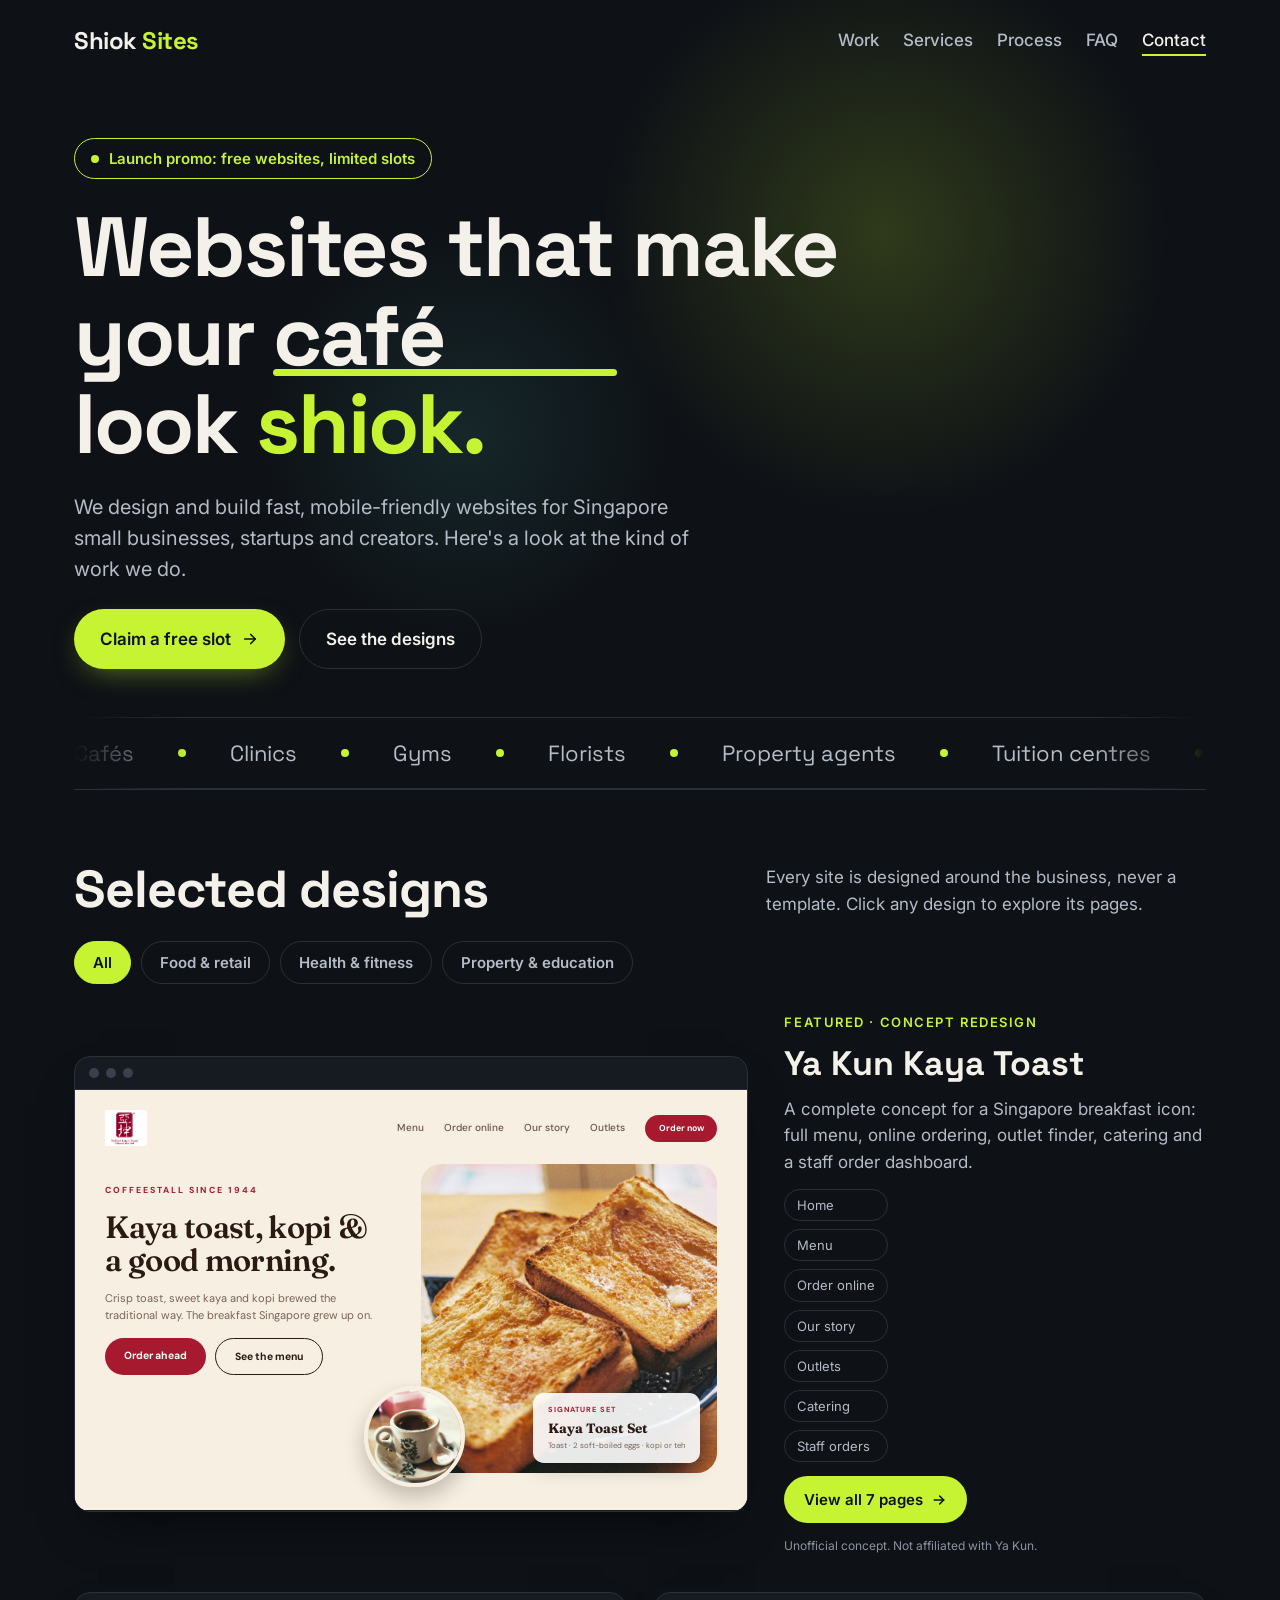
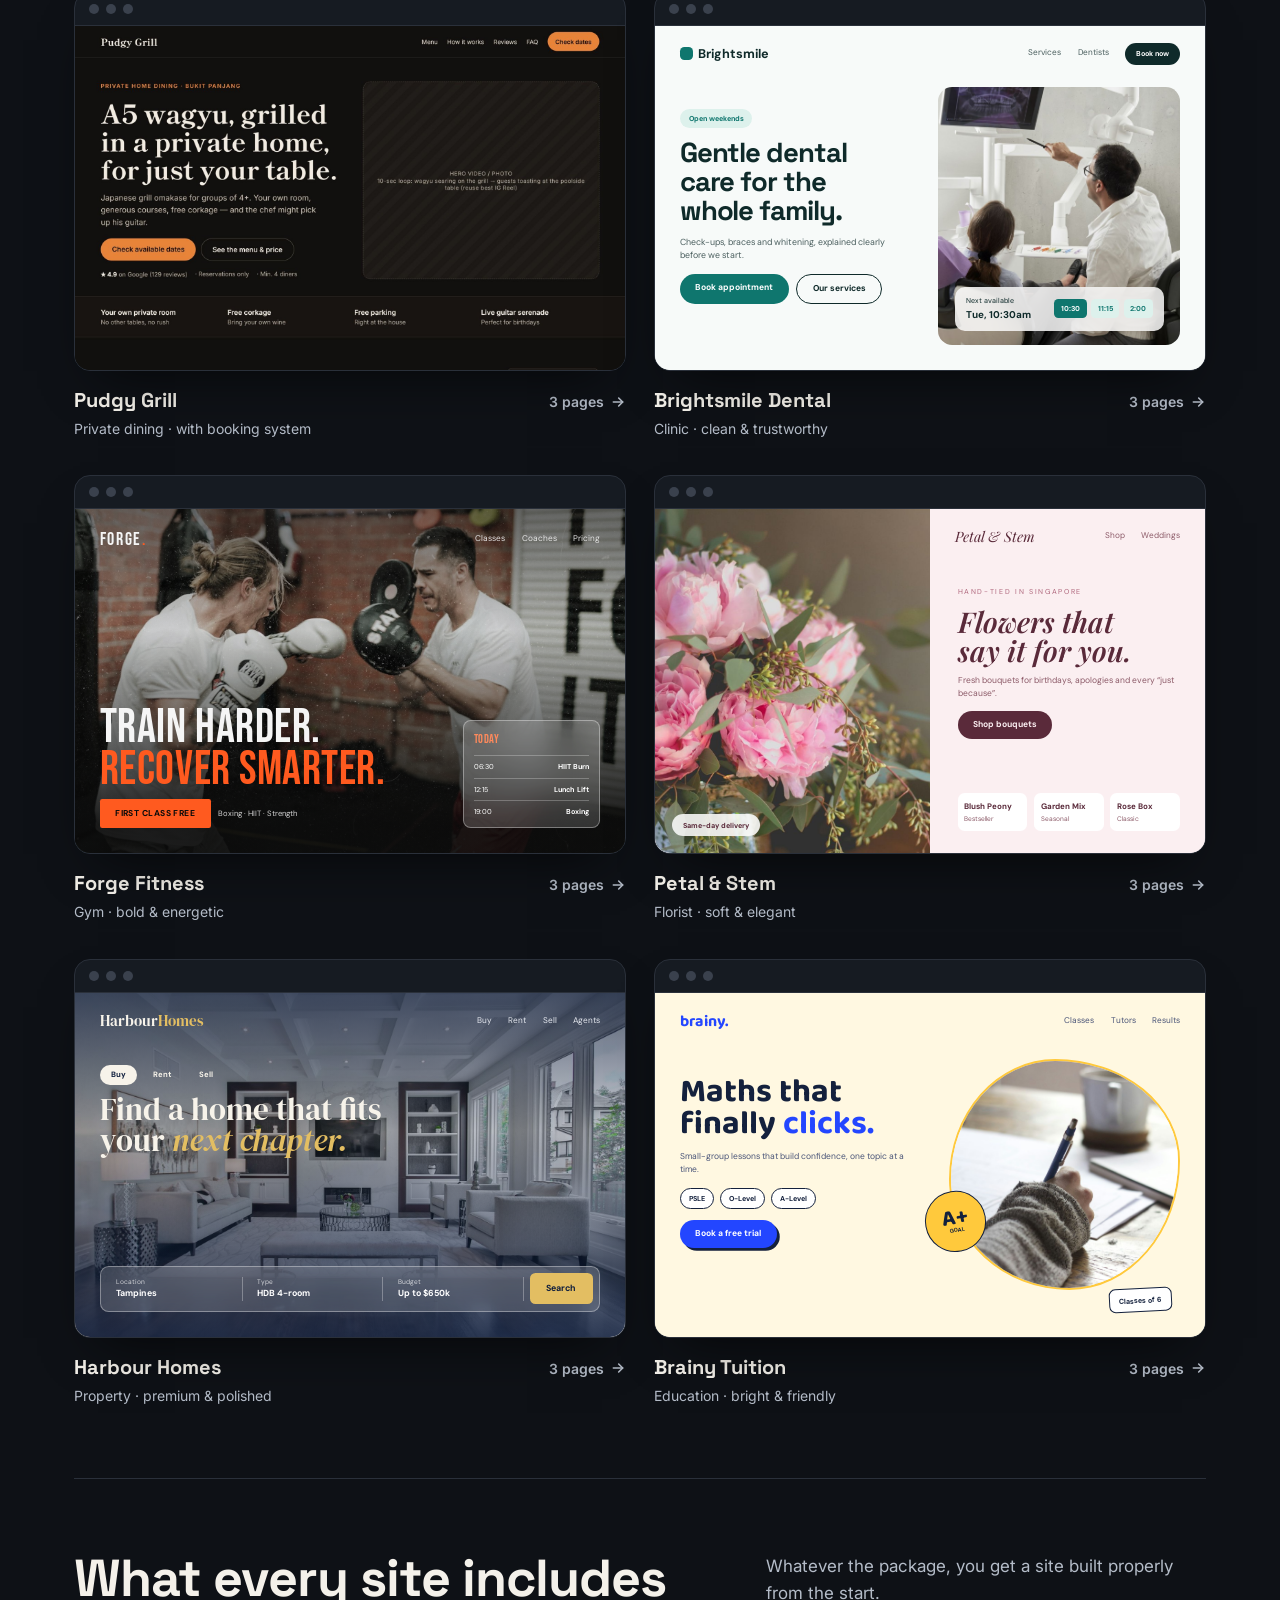
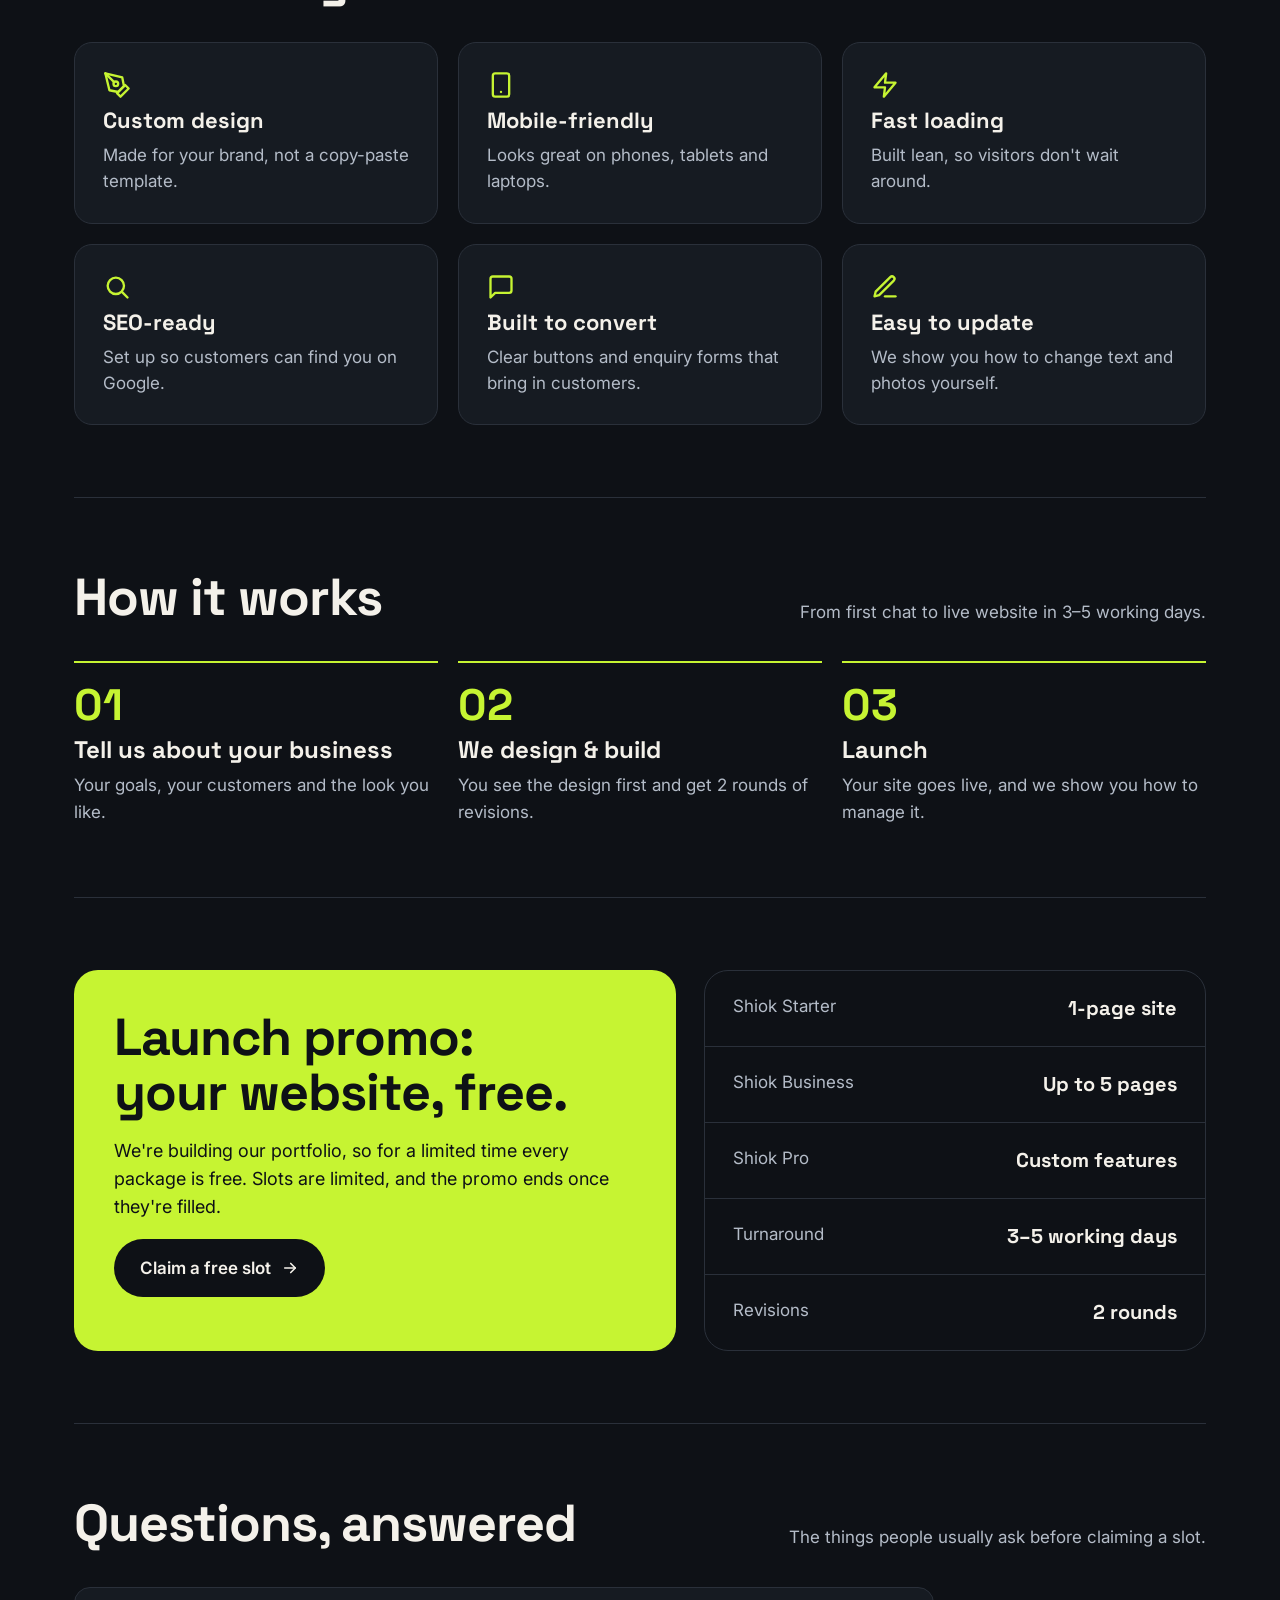
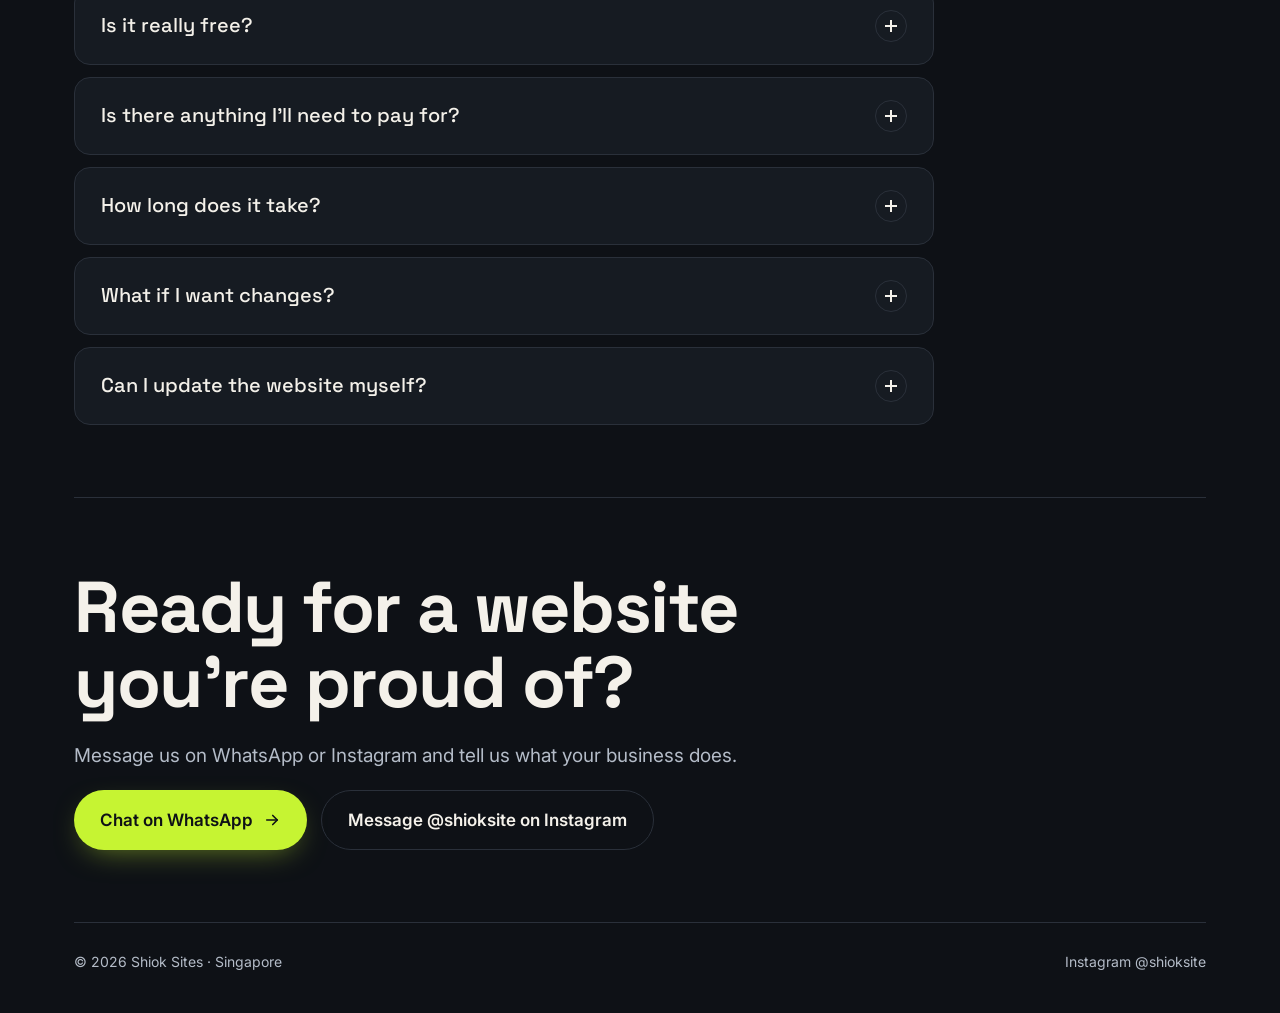
==== commit 6b6c23c8: "Add files via upload" ====
--- a/website-v2/index.html
+++ b/website-v2/index.html
@@ -475,6 +475,175 @@
 .t-pudgy{background:#121110}
 .pg-img{background:#121110}
 .pg-img img{display:block;width:100%;height:auto}
+/* ===== ya kun full site ===== */
+.ip.yk{--bg:#F6EFE2;--fg:#2B1A12;--mu:#7A6455;--ac:#A6192E;--ai:#fff;--cd:#fff;--fd:'Fraunces',serif;--fb:'DM Sans',sans-serif;--ln:#E6DACA}
+.ip.yk .yk-home{flex:none}
+.ip.yk .ilinks{gap:2.6cqw}
+.ieb.light{color:#F3C9A6}
+.ylink{display:inline-flex;align-items:center;gap:.8cqw;font-weight:700;font-size:1.5cqw;color:var(--ac);white-space:nowrap}
+.ysec{padding:5cqw 4.5cqw;display:flex;flex-direction:column;gap:2.6cqw}
+.ysec.alt{background:#EFE4D2}
+.ysh{display:flex;justify-content:space-between;align-items:flex-end;gap:2cqw}
+.ysh > div{display:flex;flex-direction:column;gap:1cqw}
+.ystrip{display:grid;grid-template-columns:repeat(4,minmax(0,1fr));border-top:.15cqw solid var(--ln);border-bottom:.15cqw solid var(--ln);background:#FBF7EF}
+.ystrip div{padding:2.4cqw 3cqw;display:flex;flex-direction:column;gap:.4cqw;border-left:.15cqw solid var(--ln)}
+.ystrip div:first-child{border-left:0}
+.ystrip b{font-family:var(--fd);font-size:1.9cqw}
+.ystrip span{font-size:1.3cqw;color:var(--mu)}
+.igrid4{display:grid;grid-template-columns:repeat(4,minmax(0,1fr));gap:1.8cqw}
+.ysteps{display:grid;grid-template-columns:repeat(3,minmax(0,1fr));gap:2cqw}
+.ysteps.col{grid-template-columns:1fr;align-content:center}
+.ysteps div{background:var(--cd);border:.15cqw solid var(--ln);border-radius:1.8cqw;padding:2.4cqw;display:flex;flex-direction:column;gap:.8cqw}
+.ysteps b{width:4cqw;height:4cqw;border-radius:50%;background:var(--ac);color:#fff;display:flex;align-items:center;justify-content:center;font-family:var(--fd);font-size:2cqw}
+.ysteps strong{font-size:1.9cqw}
+.ysteps span{font-size:1.35cqw;color:var(--mu);line-height:1.5}
+.yband{display:flex;justify-content:space-between;align-items:center;gap:2cqw;padding:2.2cqw 2.8cqw;border-radius:1.8cqw;background:var(--fg);color:var(--bg);font-size:1.7cqw;font-weight:600}
+.yband.wide{margin:0 4.5cqw 5cqw}
+.yband em{font-style:normal;display:inline-flex;align-items:center;gap:.8cqw;background:var(--ac);color:#fff;padding:1.1cqw 2.2cqw;border-radius:999px;font-size:1.4cqw;cursor:pointer}
+.yrewards{margin:0 4.5cqw;border-radius:3cqw;background:#7E1424;color:#FBEDE0;display:grid;grid-template-columns:minmax(0,1.3fr) minmax(0,1fr);gap:3cqw;padding:5cqw;align-items:center;overflow:hidden}
+.yr-text{display:flex;flex-direction:column;gap:1.8cqw}
+.yrewards h3{color:#FBEDE0}
+.yrewards p{color:#F1CFC0}
+.yr-btns{display:flex;gap:1.2cqw}
+.yr-btns span{padding:1.2cqw 2.4cqw;border-radius:999px;background:#FBEDE0;color:#7E1424;font-weight:700;font-size:1.4cqw}
+.yr-btns .ghost{background:transparent;border:.15cqw solid #FBEDE0;color:#FBEDE0}
+.yphone{justify-self:center;width:24cqw;border-radius:3.6cqw;background:#1A0E0A;padding:1.2cqw;box-shadow:0 2cqw 4cqw rgba(0,0,0,.35);transform:rotate(4deg)}
+.yp-in{background:#F6EFE2;border-radius:2.6cqw;padding:2.4cqw 2cqw;display:flex;flex-direction:column;gap:1cqw;color:#2B1A12}
+.yp-in small{font-size:1.1cqw;color:#7A6455}
+.yp-in > b{font-family:'Fraunces',serif;font-size:3.6cqw}
+.yp-bar{height:.9cqw;border-radius:999px;background:#E6DACA}
+.yp-bar i{display:block;width:80%;height:100%;border-radius:999px;background:#A6192E}
+.yp-in > span{font-size:1.05cqw;color:#7A6455}
+.yp-card{display:flex;gap:1cqw;align-items:center;background:#fff;border-radius:1.2cqw;padding:.8cqw}
+.yp-card img{width:4.4cqw;height:4.4cqw;border-radius:.8cqw;object-fit:cover}
+.yp-card div{display:flex;flex-direction:column}
+.yp-card b{font-size:1.2cqw}
+.yp-card span{font-size:1cqw;color:#A6192E;font-weight:700}
+.ycater{position:relative;margin:5cqw 4.5cqw 0;border-radius:3cqw;overflow:hidden;height:30cqw}
+.ycater > img{position:absolute;inset:0;width:100%;height:100%;object-fit:cover}
+.ycater::after{content:"";position:absolute;inset:0;background:linear-gradient(90deg,rgba(43,26,18,.88) 30%,rgba(43,26,18,.1))}
+.ycater > div{position:absolute;left:4cqw;top:50%;transform:translateY(-50%);width:40cqw;display:flex;flex-direction:column;gap:1.6cqw;z-index:2}
+.ycater h3{color:#FBEDE0}
+.ycater p{color:#E7D5C4}
+.yfaq{display:flex;flex-direction:column;border-top:.15cqw solid var(--ln)}
+.yfaq > div{display:grid;grid-template-columns:1fr auto;gap:1cqw;padding:2cqw 0;border-bottom:.15cqw solid var(--ln)}
+.yfaq b{font-size:1.8cqw}
+.yfaq i{font-style:normal;font-size:2.2cqw;color:var(--ac);font-weight:700}
+.yfaq p{grid-column:1/-1;font-size:1.45cqw}
+.yfoot{margin-top:4cqw;background:#2B1A12;color:#E7D5C4;padding:4.5cqw 4.5cqw 2.4cqw;display:flex;flex-direction:column;gap:3.4cqw}
+.yfoot-top{display:grid;grid-template-columns:1.6fr 1fr 1fr 1fr 1.6fr;gap:2.4cqw}
+.yfoot-top > div{display:flex;flex-direction:column;gap:1cqw;font-size:1.35cqw}
+.yfoot-top b{color:#FBEDE0;font-size:1.5cqw;margin-bottom:.4cqw}
+.yf-brand .yk-logo{height:6cqw;background:#fff;border-radius:.8cqw;padding:.4cqw;mix-blend-mode:normal}
+.yf-brand p{font-size:1.3cqw;line-height:1.5;color:#C9B5A3;margin:0}
+.ynews{display:flex;justify-content:space-between;align-items:center;background:#3B261C;border-radius:999px;padding:.6cqw .6cqw .6cqw 1.8cqw;color:#A88D7A}
+.ynews em{font-style:normal;background:#A6192E;color:#fff;padding:.9cqw 1.8cqw;border-radius:999px;font-weight:700}
+.yfoot-bot{display:flex;justify-content:space-between;font-size:1.15cqw;color:#A88D7A;border-top:.15cqw solid #4A3428;padding-top:2cqw}
+.yhead{padding:4.5cqw 4.5cqw 2.4cqw;display:flex;flex-direction:column;gap:1.6cqw}
+.yhead p{max-width:62cqw}
+.ymenu{padding:0 4.5cqw 4cqw;display:flex;flex-direction:column;gap:1.8cqw}
+.ymenu h4{margin:1.6cqw 0 0;font-family:var(--fd);font-size:2.8cqw;font-weight:600;padding-bottom:1cqw;border-bottom:.2cqw solid var(--ac)}
+.ylist{display:grid;grid-template-columns:repeat(2,minmax(0,1fr));gap:1.6cqw}
+.ylist.one{grid-template-columns:1fr}
+.yitem{display:grid;grid-template-columns:10cqw 1fr auto;gap:1.8cqw;align-items:center;background:var(--cd);border:.15cqw solid var(--ln);border-radius:1.8cqw;padding:1.2cqw}
+.yitem img{width:10cqw;height:10cqw;border-radius:1.2cqw;object-fit:cover}
+.yitem > div{display:flex;flex-direction:column;gap:.5cqw}
+.yitem b{font-family:var(--fd);font-size:1.9cqw;font-weight:600}
+.yitem span{font-size:1.3cqw;color:var(--mu);line-height:1.45}
+.yitem em{font-style:normal;font-weight:700;font-size:1.3cqw;color:var(--ac);border:.15cqw solid var(--ac);border-radius:999px;padding:.8cqw 1.6cqw;margin-right:.6cqw;white-space:nowrap}
+.ytags{display:flex;gap:.6cqw;flex-wrap:wrap}
+.ytags i{font-style:normal;font-size:1.05cqw;font-weight:700;padding:.35cqw 1cqw;border-radius:999px;background:#F3E4CF;color:#8A5A2E}
+.yorder{display:grid;grid-template-columns:minmax(0,1.6fr) minmax(0,1fr);gap:3cqw;padding:0 4.5cqw 4cqw;align-items:start}
+.yo-main{display:flex;flex-direction:column;gap:2cqw}
+.yo-step{display:grid;grid-template-columns:4.4cqw 1fr;gap:1.8cqw;background:var(--cd);border:.15cqw solid var(--ln);border-radius:2cqw;padding:2.4cqw}
+.yo-n{width:4.4cqw;height:4.4cqw;border-radius:50%;background:var(--fg);color:var(--bg);display:flex;align-items:center;justify-content:center;font-family:var(--fd);font-size:2cqw;font-weight:600}
+.yo-b{display:flex;flex-direction:column;gap:1.6cqw}
+.yo-b > b{font-size:2cqw}
+.yo-opts{display:grid;grid-template-columns:repeat(3,minmax(0,1fr));gap:1.2cqw}
+.yo-opts div{border:.15cqw solid var(--ln);border-radius:1.4cqw;padding:1.4cqw 1.6cqw;display:flex;flex-direction:column;gap:.4cqw}
+.yo-opts .on{border-color:var(--ac);box-shadow:0 0 0 .2cqw var(--ac);background:#FBF3F3}
+.yo-opts strong{font-size:1.6cqw}
+.yo-opts span{font-size:1.2cqw;color:var(--mu)}
+.yorder .islots{flex-wrap:wrap}
+.yorder .yitem{grid-template-columns:7cqw 1fr auto}
+.yorder .yitem img{width:7cqw;height:7cqw}
+.yo-cart{background:var(--cd);border:.15cqw solid var(--ln);border-radius:2.4cqw;padding:2.8cqw;display:flex;flex-direction:column;gap:1.6cqw;position:sticky;top:2cqw}
+.yo-t{font-family:var(--fd);font-size:2.8cqw;font-weight:600}
+.yo-sub{font-size:1.3cqw;color:var(--ac);font-weight:700}
+.yci{display:grid;grid-template-columns:6cqw 1fr auto;gap:1.4cqw;align-items:center;padding-bottom:1.4cqw;border-bottom:.15cqw solid var(--ln)}
+.yci img{width:6cqw;height:6cqw;border-radius:1cqw;object-fit:cover}
+.yci > div{display:flex;flex-direction:column;gap:.3cqw}
+.yci b{font-size:1.55cqw}
+.yci span{font-size:1.2cqw;color:var(--mu)}
+.yqty{display:flex;align-items:center;gap:1.2cqw;font-weight:700;font-size:1.5cqw}
+.yqty i{font-style:normal;width:3cqw;height:3cqw;border-radius:50%;border:.15cqw solid var(--ln);display:flex;align-items:center;justify-content:center}
+.yo-row{display:flex;justify-content:space-between;font-size:1.45cqw;color:var(--mu)}
+.yo-row.tot{color:var(--fg);font-weight:700;font-size:2cqw}
+.yo-cart small{font-size:1.15cqw;color:var(--mu);text-align:center}
+.ystory-hero{display:grid;grid-template-columns:minmax(0,1fr) minmax(0,1.1fr);gap:4cqw;padding:5cqw 4.5cqw;align-items:center}
+.ystory-hero > div:first-child{display:flex;flex-direction:column;gap:2cqw}
+.ystory-hero h3{font-size:6.4cqw}
+.ycollage{position:relative;height:42cqw}
+.ycollage img{position:absolute;object-fit:cover;border-radius:2.4cqw}
+.ycollage img:first-child{right:0;top:0;width:82%;height:80%}
+.ycollage img:last-child{left:0;bottom:0;width:42%;height:48%;border:.6cqw solid var(--bg)}
+.ytimeline{display:grid;grid-template-columns:repeat(3,minmax(0,1fr));gap:0;margin:0 4.5cqw 4.5cqw;border:.15cqw solid var(--ln);border-radius:2cqw;overflow:hidden;background:var(--cd)}
+.ytimeline div{padding:2.8cqw;display:flex;flex-direction:column;gap:.8cqw;border-left:.15cqw solid var(--ln)}
+.ytimeline div:first-child{border-left:0}
+.ytimeline b{font-family:var(--fd);font-size:3.6cqw;color:var(--ac);font-weight:600}
+.ytimeline strong{font-size:1.8cqw}
+.ytimeline span{font-size:1.35cqw;color:var(--mu)}
+.ygal{display:grid;grid-template-columns:1fr 1.4fr 1fr;gap:1.6cqw;padding:0 4.5cqw 4.5cqw;height:26cqw}
+.ygal img{width:100%;height:100%;object-fit:cover;border-radius:2cqw}
+.youtlets{display:grid;grid-template-columns:minmax(0,1.2fr) minmax(0,1fr);gap:2.4cqw;padding:0 4.5cqw 4cqw;align-items:start}
+.imap.big{min-height:56cqw;position:sticky;top:2cqw}
+.iout2{display:flex;justify-content:space-between;align-items:center;gap:1.4cqw;background:var(--cd);border:.15cqw solid var(--ln);border-radius:1.6cqw;padding:1.8cqw 2cqw}
+.iout2 > div:first-child{display:flex;flex-direction:column;gap:.6cqw}
+.iout2 b{font-size:1.8cqw}
+.iout2 > div > span{font-size:1.25cqw;color:var(--mu)}
+.yo-acts{display:flex;flex-direction:column;gap:.8cqw}
+.yo-acts em{font-style:normal;font-size:1.25cqw;font-weight:700;text-align:center;padding:.8cqw 1.6cqw;border-radius:999px;background:var(--ac);color:#fff}
+.yo-acts em.g{background:transparent;color:var(--ac);border:.15cqw solid var(--ac)}
+.youtlets .ilist{gap:1.2cqw}
+.iplan b.yb{font-family:var(--fd);font-size:3.2cqw;font-weight:600;line-height:1.1}
+.ystaff{flex-direction:row;min-height:62.5cqw;background:#F6EFE2}
+.ys-side{width:22cqw;flex:none;background:#2B1A12;color:#E7D5C4;padding:3cqw 2cqw;display:flex;flex-direction:column;gap:.6cqw}
+.ys-side .yk-logo{height:5.4cqw;background:#fff;border-radius:.8cqw;padding:.4cqw;mix-blend-mode:normal;align-self:flex-start}
+.ys-side small{font-size:1.2cqw;color:#A88D7A;margin:.6cqw 0 2cqw}
+.ys-side span{font-size:1.45cqw;padding:1.2cqw 1.6cqw;border-radius:1cqw}
+.ys-side .on{background:#4A3428;color:#fff;font-weight:700}
+.ys-main{flex:1;padding:3cqw 3.4cqw;display:flex;flex-direction:column;gap:2cqw;min-width:0}
+.ys-top{display:flex;justify-content:space-between;align-items:center}
+.ys-top h3{font-size:4cqw}
+.ys-top .ibtn{background:transparent;color:var(--fg);border:.15cqw solid var(--fg)}
+.ys-kpi{display:grid;grid-template-columns:repeat(4,minmax(0,1fr));gap:1.4cqw}
+.ys-kpi div{background:#fff;border:.15cqw solid var(--ln);border-radius:1.6cqw;padding:1.8cqw 2cqw;display:flex;flex-direction:column;gap:.6cqw}
+.ys-kpi span{font-size:1.25cqw;color:var(--mu)}
+.ys-kpi b{font-family:var(--fd);font-size:3.8cqw;font-weight:600;line-height:1}
+.ys-kpi b.hot{color:var(--ac)}
+.ys-list{display:flex;flex-direction:column;gap:1.2cqw}
+.ys-row{display:grid;grid-template-columns:12cqw 1fr auto auto;gap:2cqw;align-items:center;background:#fff;border:.15cqw solid var(--ln);border-radius:1.6cqw;padding:1.8cqw 2.2cqw}
+.ys-time{display:flex;flex-direction:column;gap:.3cqw}
+.ys-time b{font-size:1.8cqw}
+.ys-time span{font-size:1.2cqw;color:var(--mu)}
+.ys-det{display:flex;flex-direction:column;gap:.4cqw;min-width:0}
+.ys-det b{font-size:1.6cqw}
+.ys-det span{font-size:1.3cqw;color:var(--mu)}
+.ys-pill{font-size:1.15cqw;font-weight:700;padding:.5cqw 1.3cqw;border-radius:999px}
+.ys-pill.new{background:#FBE3E5;color:#A6192E}
+.ys-pill.preparing{background:#FFF0D6;color:#9A5B00}
+.ys-pill.ready{background:#DFF3E4;color:#1E7A3A}
+.ys-pill.collected{background:#EEE7DC;color:#7A6455}
+.ys-row em{font-style:normal;font-size:1.3cqw;font-weight:700;padding:1cqw 2cqw;border-radius:999px;background:var(--ac);color:#fff;white-space:nowrap}
+.ys-row em.g{background:transparent;color:var(--mu);border:.15cqw solid var(--ln)}
+.ys-note{font-size:1.25cqw !important}
+.icard{position:relative}
+.icb{position:static !important}
+.icard .icb em{top:1.2cqw !important;left:1.2cqw;right:auto !important}
+.yf-brand .yk-logo,.ys-side .yk-logo{width:auto !important;align-self:flex-start;object-fit:contain}
+/* ===== end ya kun ===== */
+
+
 /* viewer */
 .viewer{border:0;padding:0;background:transparent;width:min(1240px,96vw);max-width:96vw;max-height:96vh;color:var(--text);overflow:visible}
 .viewer::backdrop{background:rgba(6,8,11,.86);backdrop-filter:blur(8px);-webkit-backdrop-filter:blur(8px)}
@@ -579,7 +748,7 @@
     <div class="work">
 <figure class="feat-fig" data-cat="food" data-site="yakun">
 <div class="browser"><div class="bar"><b></b><b></b><b></b></div><div class="screen t-yakun" data-preview></div></div>
-<figcaption class="feat-cap"><span class="tag">Featured · concept redesign</span><strong>Ya Kun Kaya Toast</strong><p>A warm, modern take on a Singapore breakfast icon: menu, brand story and an outlet finder.</p><div class="pchips"><span>Home</span><span>Menu</span><span>Our story</span><span>Outlets</span></div><span class="vbtn">View all 4 pages <svg width="16" height="16" viewBox="0 0 24 24" fill="none" stroke="currentColor" stroke-width="2.4" stroke-linecap="round" stroke-linejoin="round" aria-hidden="true"><path d="M5 12h14"></path><path d="M13 6l6 6-6 6"></path></svg></span><small class="disc">Unofficial concept. Not affiliated with Ya Kun.</small></figcaption>
+<figcaption class="feat-cap"><span class="tag">Featured · concept redesign</span><strong>Ya Kun Kaya Toast</strong><p>A complete concept for a Singapore breakfast icon: full menu, online ordering, outlet finder, catering and a staff order dashboard.</p><div class="pchips"><span>Home</span><span>Menu</span><span>Order online</span><span>Our story</span><span>Outlets</span><span>Catering</span><span>Staff orders</span></div><span class="vbtn">View all 7 pages <svg width="16" height="16" viewBox="0 0 24 24" fill="none" stroke="currentColor" stroke-width="2.4" stroke-linecap="round" stroke-linejoin="round" aria-hidden="true"><path d="M5 12h14"></path><path d="M13 6l6 6-6 6"></path></svg></span><small class="disc">Unofficial concept. Not affiliated with Ya Kun.</small></figcaption>
 </figure>
 <figure data-cat="food" data-site="pudgy">
 <div class="browser"><div class="bar"><b></b><b></b><b></b></div><div class="screen t-pudgy" data-preview></div></div>
@@ -609,21 +778,141 @@
 <template data-site="pudgy" data-page="home" data-label="Home"><div class="pg-img"><img src="pudgy-home.jpg" alt="Pudgy Grill homepage"></div></template>
 <template data-site="pudgy" data-page="book" data-label="Book a date"><div class="pg-img"><img src="pudgy-book.jpg" alt="Pudgy Grill booking request page"></div></template>
 <template data-site="pudgy" data-page="admin" data-label="Owner admin"><div class="pg-img"><img src="pudgy-admin.jpg" alt="Pudgy Grill owner reservations dashboard"></div></template>
-<template data-site="yakun" data-page="home" data-label="Home"><div class="pg-home yk-home">
-<div class="mnav"><span class="brand" data-go="home"><img class="yk-logo" src="yakun-logo.png" alt="Ya Kun Kaya Toast"></span><div class="mlinks"><span data-go="menu">Menu</span><span data-go="story">Our story</span><span data-go="outlets">Outlets</span><span class="mbtn" data-go="outlets">Order now</span></div></div>
+<template data-site="yakun" data-page="home" data-label="Home"><div class="ip yk"><div class="pg-home yk-home">
+<div class="mnav"><span class="brand" data-go="home"><img class="yk-logo" src="yakun-logo.png" alt="Ya Kun Kaya Toast"></span><div class="mlinks"><span data-go="menu">Menu</span><span data-go="order">Order online</span><span data-go="story">Our story</span><span data-go="outlets">Outlets</span><span class="mbtn" data-go="order">Order now</span></div></div>
 <div class="copy">
 <span class="eyebrow">Coffeestall since 1944</span>
 <h3>Kaya toast, kopi &amp; a good morning.</h3>
 <p>Crisp toast, sweet kaya and kopi brewed the traditional way. The breakfast Singapore grew up on.</p>
-<div class="row"><span class="mbtn solid" data-go="menu">See the menu</span><span class="mbtn out" data-go="outlets">Find an outlet</span></div>
+<div class="row"><span class="mbtn solid" data-go="order">Order ahead</span><span class="mbtn out" data-go="menu">See the menu</span></div>
 </div>
 <div class="photo"><img class="ph" src="yk_toast2.jpg" alt=""></div>
 <div class="kopi"><img src="yk_kopi.jpg" alt=""></div>
 <div class="set glass-l"><span>Signature set</span><b>Kaya Toast Set</b><small>Toast · 2 soft-boiled eggs · kopi or teh</small></div>
-</div></template>
-<template data-site="yakun" data-page="menu" data-label="Menu"><div class="ip"><div class="inav"><span class="ibrand" data-go="home"><img class="yk-logo" src="yakun-logo.png" alt="Ya Kun Kaya Toast"></span><div class="ilinks"><span data-go="menu" class="on">Menu</span><span data-go="story">Our story</span><span data-go="outlets">Outlets</span><span class="ibtn" data-go="outlets">Order now</span></div></div><div class="ihead"><span class="ieb">Our menu</span><h3>Simple food, done well.</h3><div class="itabs"><span class="on">Sets</span><span>Toast</span><span>Eggs</span><span>Drinks</span></div></div><div class="igrid3"><div class="icard"><img src="yk_toast2.jpg" alt="" loading="lazy"><div class="icb"><b>Kaya Toast Set</b><span>Toast, 2 soft-boiled eggs, kopi or teh</span><em>Bestseller</em></div></div><div class="icard"><img src="yk_toast.jpg" alt="" loading="lazy"><div class="icb"><b>Traditional Kaya Toast</b><span>Crisp, thin and buttery</span></div></div><div class="icard"><img src="yk_eggs.jpg" alt="" loading="lazy"><div class="icb"><b>Soft-boiled Eggs</b><span>With dark soy and white pepper</span></div></div><div class="icard"><img src="yk_kopi.jpg" alt="" loading="lazy"><div class="icb"><b>Kopi</b><span>Hot or iced, brewed the old way</span></div></div><div class="icard"><img src="yk_kopi.jpg" alt="" loading="lazy"><div class="icb"><b>Teh</b><span>Strong, smooth, milky</span></div></div><div class="icard"><img src="yk_toast2.jpg" alt="" loading="lazy"><div class="icb"><b>French Toast with Kaya</b><span>Golden and fluffy</span></div></div></div><div class="ifoot"><span>Ya Kun Kaya Toast</span><span>Instagram · WhatsApp · Directions</span></div></div></template>
-<template data-site="yakun" data-page="story" data-label="Our story"><div class="ip"><div class="inav"><span class="ibrand" data-go="home"><img class="yk-logo" src="yakun-logo.png" alt="Ya Kun Kaya Toast"></span><div class="ilinks"><span data-go="menu">Menu</span><span data-go="story" class="on">Our story</span><span data-go="outlets">Outlets</span><span class="ibtn" data-go="outlets">Order now</span></div></div><div class="isplit"><div class="itext"><span class="ieb">Our story</span><h3>A coffeestall since 1944.</h3><p>What began as a humble coffeestall became a Singapore breakfast tradition. The recipe has stayed simple: good toast, good kaya and good kopi, shared at the table.</p><span class="ibtn solo" data-go="menu">See the menu</span></div><div class="iimg"><img src="yk_shop.jpg" alt=""></div></div><div class="ivalues"><div><b>01</b><strong>Simple food, done well</strong><span>The same favourites, made the same way.</span></div><div><b>02</b><strong>Kopi, the traditional way</strong><span>Rich, smooth and never rushed.</span></div><div><b>03</b><strong>A table for everyone</strong><span>From early commuters to weekend families.</span></div></div><div class="ifoot"><span>Ya Kun Kaya Toast</span><span>Instagram · WhatsApp · Directions</span></div></div></template>
-<template data-site="yakun" data-page="outlets" data-label="Outlets"><div class="ip"><div class="inav"><span class="ibrand" data-go="home"><img class="yk-logo" src="yakun-logo.png" alt="Ya Kun Kaya Toast"></span><div class="ilinks"><span data-go="menu">Menu</span><span data-go="story">Our story</span><span data-go="outlets" class="on">Outlets</span><span class="ibtn" data-go="outlets">Order now</span></div></div><div class="ihead"><span class="ieb">Outlets</span><h3>Find your nearest Ya Kun.</h3><div class="isearch"><span>Search by area or MRT…</span><b>Search</b></div></div><div class="imap-wrap"><div class="imap"><i style="left:30%;top:40%"></i><i style="left:55%;top:55%"></i><i style="left:72%;top:32%"></i><i style="left:44%;top:70%"></i></div><div class="ilist"><div class="iout"><b>Raffles Place</b><span>Open today · Dine-in &amp; takeaway</span><em data-go="outlets">Directions</em></div><div class="iout"><b>Tampines</b><span>Open today · Dine-in &amp; takeaway</span><em data-go="outlets">Directions</em></div><div class="iout"><b>Jurong East</b><span>Open today · Dine-in &amp; takeaway</span><em data-go="outlets">Directions</em></div><div class="iout"><b>Bugis</b><span>Open today · Dine-in &amp; takeaway</span><em data-go="outlets">Directions</em></div></div></div><div class="ifoot"><span>Ya Kun Kaya Toast</span><span>Instagram · WhatsApp · Directions</span></div></div></template>
+</div>
+<div class="ystrip">
+<div><b>Since 1944</b><span>A Singapore breakfast tradition</span></div>
+<div><b>Order ahead</b><span>Skip the queue, pick up in minutes</span></div>
+<div><b>Dine-in &amp; takeaway</b><span>At outlets across the island</span></div>
+<div><b>Catering</b><span>Breakfast boxes for offices &amp; events</span></div>
+</div>
+<div class="ysec"><div class="ysh"><div><span class="ieb">Favourites</span><h3>What everyone orders</h3></div><span class="ylink" data-go="menu">Full menu <svg width="1em" height="1em" viewBox="0 0 24 24" fill="none" stroke="currentColor" stroke-width="2.4" stroke-linecap="round" stroke-linejoin="round" aria-hidden="true"><path d="M5 12h14"></path><path d="M13 6l6 6-6 6"></path></svg></span></div><div class="igrid4"><div class="icard"><img src="yk_toast2.jpg" alt="" loading="lazy"><div class="icb"><b>Kaya Toast Set</b><span>Toast, 2 eggs, kopi or teh</span><em>Bestseller</em></div></div><div class="icard"><img src="yk_toast.jpg" alt="" loading="lazy"><div class="icb"><b>Kaya Butter Toast</b><span>Thin, crisp and buttery</span></div></div><div class="icard"><img src="yk_eggs.jpg" alt="" loading="lazy"><div class="icb"><b>Soft-boiled Eggs</b><span>Dark soy &amp; white pepper</span></div></div><div class="icard"><img src="yk_iced.jpg" alt="" loading="lazy"><div class="icb"><b>Iced Kopi</b><span>Bold, smooth, ice-cold</span></div></div></div></div>
+<div class="ysec alt"><div class="ysh"><div><span class="ieb">Order ahead</span><h3>Your breakfast, ready when you are</h3></div></div><div class="ysteps">
+<div><b>1</b><strong>Pick your outlet</strong><span>Choose the outlet nearest to you, or near your office.</span></div>
+<div><b>2</b><strong>Choose a pickup time</strong><span>From opening time, in 15-minute slots.</span></div>
+<div><b>3</b><strong>Walk in, pick up</strong><span>Skip the queue. Your order waits at the counter.</span></div>
+</div><div class="yband"><span>Most orders are ready in about 10 minutes.</span><em data-go="order">Start an order <svg width="1em" height="1em" viewBox="0 0 24 24" fill="none" stroke="currentColor" stroke-width="2.4" stroke-linecap="round" stroke-linejoin="round" aria-hidden="true"><path d="M5 12h14"></path><path d="M13 6l6 6-6 6"></path></svg></em></div></div>
+<div class="isplit"><div class="iimg"><img src="yk_shop.jpg" alt=""></div><div class="itext"><span class="ieb">Our story</span><h3>It started with a coffeestall.</h3><p>Back in 1944, a small coffeestall served toast and kopi to busy mornings. The recipe stayed simple, and the tradition grew across generations of Singaporeans.</p><span class="ylink" data-go="story">Read our story <svg width="1em" height="1em" viewBox="0 0 24 24" fill="none" stroke="currentColor" stroke-width="2.4" stroke-linecap="round" stroke-linejoin="round" aria-hidden="true"><path d="M5 12h14"></path><path d="M13 6l6 6-6 6"></path></svg></span></div></div>
+<div class="yrewards"><div class="yr-text"><span class="ieb light">Rewards</span><h3>Collect points with every cup.</h3><p>Earn points on every order, unlock a free kopi, and get birthday treats.</p><div class="yr-btns"><span>Join for free</span><span class="ghost">How it works</span></div></div>
+<div class="yphone"><div class="yp-in"><small>Good morning, Andrew</small><b>320 pts</b><div class="yp-bar"><i></i></div><span>80 pts to a free kopi</span><div class="yp-card"><img src="yk_kopi.jpg" alt=""><div><b>Free Kopi</b><span>400 pts</span></div></div><div class="yp-card"><img src="yk_toast.jpg" alt=""><div><b>Kaya Toast</b><span>600 pts</span></div></div></div></div></div>
+<div class="ycater"><img src="yk_cups.jpg" alt=""><div><span class="ieb light">Catering</span><h3>Breakfast for the whole office.</h3><p>Kaya toast boxes, eggs and kopi for meetings, events and celebrations.</p><span class="ibtn solo" data-go="catering">Plan your order</span></div></div>
+<div class="ysec"><div class="ysh"><div><span class="ieb">Outlets</span><h3>Find us near you</h3></div><span class="ylink" data-go="outlets">All outlets <svg width="1em" height="1em" viewBox="0 0 24 24" fill="none" stroke="currentColor" stroke-width="2.4" stroke-linecap="round" stroke-linejoin="round" aria-hidden="true"><path d="M5 12h14"></path><path d="M13 6l6 6-6 6"></path></svg></span></div><div class="imap-wrap"><div class="imap"><i style="left:30%;top:40%"></i><i style="left:55%;top:55%"></i><i style="left:72%;top:32%"></i><i style="left:44%;top:70%"></i></div><div class="ilist"><div class="iout"><b>Raffles Place</b><span>Open today · Dine-in &amp; takeaway</span><em data-go="outlets">Directions</em></div><div class="iout"><b>Tampines</b><span>Open today · Order ahead</span><em data-go="outlets">Directions</em></div><div class="iout"><b>Jurong East</b><span>Open today · Dine-in &amp; takeaway</span><em data-go="outlets">Directions</em></div></div></div></div>
+<div class="ysec"><div class="ysh"><div><span class="ieb">Good to know</span><h3>Questions, answered</h3></div></div><div class="yfaq">
+<div class="open"><b>Can I order ahead and pick up?</b><i>−</i><p>Yes. Order online, choose your outlet and pickup time, and skip the queue when you arrive.</p></div>
+<div><b>Do you do catering for offices?</b><i>+</i></div>
+<div><b>Which outlets are open early?</b><i>+</i></div>
+<div><b>How do rewards points work?</b><i>+</i></div>
+</div></div><div class="yfoot">
+<div class="yfoot-top">
+<div class="yf-brand"><img class="yk-logo" src="yakun-logo.png" alt="Ya Kun Kaya Toast"><p>A Singapore breakfast tradition, one cup of kopi at a time.</p></div>
+<div><b>Visit</b><span data-go="outlets">Find an outlet</span><span data-go="order">Order online</span><span data-go="catering">Catering</span></div>
+<div><b>Menu</b><span data-go="menu">Sets</span><span data-go="menu">Toast</span><span data-go="menu">Drinks</span></div>
+<div><b>Company</b><span data-go="story">Our story</span><span>Careers</span><span>Contact</span></div>
+<div class="yf-news"><b>Get our news</b><div class="ynews"><span>Your email</span><em>Sign up</em></div><small>Instagram · Facebook · TikTok</small></div>
+</div>
+<div class="yfoot-bot"><span>Unofficial concept by Shiok Sites</span><span>Privacy · Terms</span></div>
+</div></div></template>
+<template data-site="yakun" data-page="menu" data-label="Menu"><div class="ip yk"><div class="inav"><span class="ibrand" data-go="home"><img class="yk-logo" src="yakun-logo.png" alt="Ya Kun Kaya Toast"></span><div class="ilinks"><span data-go="menu" class="on">Menu</span><span data-go="order">Order online</span><span data-go="story">Our story</span><span data-go="outlets">Outlets</span><span data-go="catering">Catering</span><span class="ibtn" data-go="order">Order now</span></div></div><div class="yhead"><span class="ieb">Our menu</span><h3>Simple food, done well.</h3><p>Every set comes with your choice of kopi or teh. Ask for it kosong, siew dai or gao.</p>
+<div class="itabs"><span class="on">All</span><span>Sets</span><span>Toast</span><span>Eggs</span><span>Drinks</span></div></div>
+<div class="ymenu">
+<h4>Sets</h4><div class="ylist"><div class="yitem"><img src="yk_toast2.jpg" alt="" loading="lazy"><div><b>Kaya Toast Set</b><span>Kaya butter toast, 2 soft-boiled eggs, kopi or teh</span><div class="ytags"><i>Bestseller</i></div></div><em data-go="order">Add +</em></div><div class="yitem"><img src="yk_toast.jpg" alt="" loading="lazy"><div><b>French Toast Set</b><span>Kaya French toast, 2 eggs, kopi or teh</span><div class="ytags"></div></div><em data-go="order">Add +</em></div><div class="yitem"><img src="yk_toast.jpg" alt="" loading="lazy"><div><b>Peanut Butter Toast Set</b><span>Peanut butter toast, 2 eggs, kopi or teh</span><div class="ytags"></div></div><em data-go="order">Add +</em></div><div class="yitem"><img src="yk_eggs.jpg" alt="" loading="lazy"><div><b>Toast &amp; Eggs Set</b><span>Butter sugar toast, 2 eggs, kopi or teh</span><div class="ytags"><i>Light</i></div></div><em data-go="order">Add +</em></div></div>
+<h4>Toast</h4><div class="ylist"><div class="yitem"><img src="yk_toast.jpg" alt="" loading="lazy"><div><b>Kaya Butter Toast</b><span>Thin, crisp toast with kaya and cold butter</span><div class="ytags"><i>Classic</i></div></div><em data-go="order">Add +</em></div><div class="yitem"><img src="yk_toast2.jpg" alt="" loading="lazy"><div><b>Kaya French Toast</b><span>Golden egg-dipped toast with kaya</span><div class="ytags"></div></div><em data-go="order">Add +</em></div><div class="yitem"><img src="yk_toast.jpg" alt="" loading="lazy"><div><b>Peanut Butter Toast</b><span>Crunchy peanut butter, thick-cut</span><div class="ytags"></div></div><em data-go="order">Add +</em></div><div class="yitem"><img src="yk_toast2.jpg" alt="" loading="lazy"><div><b>Butter Sugar Toast</b><span>The old-school favourite</span><div class="ytags"></div></div><em data-go="order">Add +</em></div></div>
+<h4>Eggs</h4><div class="ylist"><div class="yitem"><img src="yk_eggs.jpg" alt="" loading="lazy"><div><b>Soft-boiled Eggs (2)</b><span>With dark soy and white pepper</span><div class="ytags"><i>Bestseller</i></div></div><em data-go="order">Add +</em></div><div class="yitem"><img src="yk_eggs.jpg" alt="" loading="lazy"><div><b>Half-boiled Eggs (3)</b><span>Runny yolks, extra for sharing</span><div class="ytags"></div></div><em data-go="order">Add +</em></div></div>
+<h4>Drinks</h4><div class="ylist"><div class="yitem"><img src="yk_kopi.jpg" alt="" loading="lazy"><div><b>Kopi</b><span>With condensed milk</span><div class="ytags"><i>Hot</i><i>Iced</i></div></div><em data-go="order">Add +</em></div><div class="yitem"><img src="yk_kopi.jpg" alt="" loading="lazy"><div><b>Kopi-O</b><span>Black with sugar</span><div class="ytags"><i>Hot</i><i>Iced</i></div></div><em data-go="order">Add +</em></div><div class="yitem"><img src="yk_teh.jpg" alt="" loading="lazy"><div><b>Teh</b><span>Strong tea with condensed milk</span><div class="ytags"><i>Hot</i><i>Iced</i></div></div><em data-go="order">Add +</em></div><div class="yitem"><img src="yk_iced.jpg" alt="" loading="lazy"><div><b>Iced Kopi-C</b><span>With evaporated milk and sugar</span><div class="ytags"><i>Iced</i></div></div><em data-go="order">Add +</em></div></div>
+</div>
+<div class="yband wide"><span>Ready to order? Pick up from any outlet.</span><em data-go="order">Order online <svg width="1em" height="1em" viewBox="0 0 24 24" fill="none" stroke="currentColor" stroke-width="2.4" stroke-linecap="round" stroke-linejoin="round" aria-hidden="true"><path d="M5 12h14"></path><path d="M13 6l6 6-6 6"></path></svg></em></div><div class="yfoot">
+<div class="yfoot-top">
+<div class="yf-brand"><img class="yk-logo" src="yakun-logo.png" alt="Ya Kun Kaya Toast"><p>A Singapore breakfast tradition, one cup of kopi at a time.</p></div>
+<div><b>Visit</b><span data-go="outlets">Find an outlet</span><span data-go="order">Order online</span><span data-go="catering">Catering</span></div>
+<div><b>Menu</b><span data-go="menu">Sets</span><span data-go="menu">Toast</span><span data-go="menu">Drinks</span></div>
+<div><b>Company</b><span data-go="story">Our story</span><span>Careers</span><span>Contact</span></div>
+<div class="yf-news"><b>Get our news</b><div class="ynews"><span>Your email</span><em>Sign up</em></div><small>Instagram · Facebook · TikTok</small></div>
+</div>
+<div class="yfoot-bot"><span>Unofficial concept by Shiok Sites</span><span>Privacy · Terms</span></div>
+</div></div></template>
+<template data-site="yakun" data-page="order" data-label="Order online"><div class="ip yk"><div class="inav"><span class="ibrand" data-go="home"><img class="yk-logo" src="yakun-logo.png" alt="Ya Kun Kaya Toast"></span><div class="ilinks"><span data-go="menu">Menu</span><span data-go="order" class="on">Order online</span><span data-go="story">Our story</span><span data-go="outlets">Outlets</span><span data-go="catering">Catering</span><span class="ibtn" data-go="order">Order now</span></div></div><div class="yhead"><span class="ieb">Order online</span><h3>Order ahead, skip the queue.</h3><p>Pick your outlet and pickup time. We'll have it ready at the counter.</p></div>
+<div class="yorder">
+<div class="yo-main">
+<div class="yo-step"><span class="yo-n">1</span><div class="yo-b"><b>Choose your outlet</b>
+<div class="yo-opts"><div class="on"><strong>Tampines</strong><span>Open today · ~10 min</span></div><div><strong>Raffles Place</strong><span>Open today · ~15 min</span></div><div><strong>Jurong East</strong><span>Open today · ~10 min</span></div></div></div></div>
+<div class="yo-step"><span class="yo-n">2</span><div class="yo-b"><b>Pickup time</b><div class="islots"><span>7:45</span><span class="on">8:00</span><span>8:15</span><span>8:30</span><span>8:45</span><span>9:00</span></div></div></div>
+<div class="yo-step"><span class="yo-n">3</span><div class="yo-b"><b>Add your items</b><div class="ylist one"><div class="yitem"><img src="yk_toast2.jpg" alt="" loading="lazy"><div><b>Kaya Toast Set</b><span>Toast, 2 eggs, kopi or teh</span><div class="ytags"><i>Bestseller</i></div></div><em data-go="order">Add +</em></div><div class="yitem"><img src="yk_toast.jpg" alt="" loading="lazy"><div><b>Kaya Butter Toast</b><span>Thin, crisp, buttery</span><div class="ytags"></div></div><em data-go="order">Add +</em></div><div class="yitem"><img src="yk_iced.jpg" alt="" loading="lazy"><div><b>Iced Kopi</b><span>Bold and ice-cold</span><div class="ytags"><i>Iced</i></div></div><em data-go="order">Add +</em></div></div></div></div>
+</div>
+<div class="yo-cart"><b class="yo-t">Your order</b><span class="yo-sub">Pickup at Tampines · 8:00am</span><div class="yci"><img src="yk_toast2.jpg" alt=""><div><b>Kaya Toast Set</b><span>Kopi · less sweet</span></div><div class="yqty"><i>−</i>2<i>+</i></div></div><div class="yci"><img src="yk_iced.jpg" alt=""><div><b>Iced Kopi</b><span>Regular</span></div><div class="yqty"><i>−</i>1<i>+</i></div></div>
+<div class="ifield"><span>Notes for the outlet</span><div>Eggs a bit more cooked, please</div></div>
+<div class="yo-row"><span>Items</span><span>3</span></div><div class="yo-row tot"><span>Total</span><span>$[—]</span></div>
+<span class="ibtn solo wide">Place order</span><small>Pay online or at the counter. We'll text you when it's ready.</small></div>
+</div><div class="yfoot">
+<div class="yfoot-top">
+<div class="yf-brand"><img class="yk-logo" src="yakun-logo.png" alt="Ya Kun Kaya Toast"><p>A Singapore breakfast tradition, one cup of kopi at a time.</p></div>
+<div><b>Visit</b><span data-go="outlets">Find an outlet</span><span data-go="order">Order online</span><span data-go="catering">Catering</span></div>
+<div><b>Menu</b><span data-go="menu">Sets</span><span data-go="menu">Toast</span><span data-go="menu">Drinks</span></div>
+<div><b>Company</b><span data-go="story">Our story</span><span>Careers</span><span>Contact</span></div>
+<div class="yf-news"><b>Get our news</b><div class="ynews"><span>Your email</span><em>Sign up</em></div><small>Instagram · Facebook · TikTok</small></div>
+</div>
+<div class="yfoot-bot"><span>Unofficial concept by Shiok Sites</span><span>Privacy · Terms</span></div>
+</div></div></template>
+<template data-site="yakun" data-page="story" data-label="Our story"><div class="ip yk"><div class="inav"><span class="ibrand" data-go="home"><img class="yk-logo" src="yakun-logo.png" alt="Ya Kun Kaya Toast"></span><div class="ilinks"><span data-go="menu">Menu</span><span data-go="order">Order online</span><span data-go="story" class="on">Our story</span><span data-go="outlets">Outlets</span><span data-go="catering">Catering</span><span class="ibtn" data-go="order">Order now</span></div></div><div class="ystory-hero"><div><span class="ieb">Our story</span><h3>A coffeestall since 1944.</h3><p>What began as a humble coffeestall became a Singapore breakfast tradition, passed down through generations of families, office workers and early risers.</p></div>
+<div class="ycollage"><img src="yk_shop.jpg" alt=""><img src="yk_kopi.jpg" alt=""></div></div>
+<div class="ytimeline">
+<div><b>1944</b><strong>The coffeestall</strong><span>Toast, kaya and kopi for the morning crowd.</span></div>
+<div><b>Then</b><strong>Growing up together</strong><span>From one stall to a name families grew up with.</span></div>
+<div><b>Today</b><strong>The same breakfast</strong><span>Still simple, still shared, across the island.</span></div>
+</div>
+<div class="ivalues"><div><b>01</b><strong>Simple food, done well</strong><span>The same favourites, made the same way.</span></div><div><b>02</b><strong>Kopi, the traditional way</strong><span>Rich, smooth and never rushed.</span></div><div><b>03</b><strong>A table for everyone</strong><span>From early commuters to weekend families.</span></div></div>
+<div class="ygal"><img src="yk_beans.jpg" alt=""><img src="yk_toast.jpg" alt=""><img src="yk_cups.jpg" alt=""></div>
+<div class="yband wide"><span>Come have breakfast with us.</span><em data-go="outlets">Find an outlet <svg width="1em" height="1em" viewBox="0 0 24 24" fill="none" stroke="currentColor" stroke-width="2.4" stroke-linecap="round" stroke-linejoin="round" aria-hidden="true"><path d="M5 12h14"></path><path d="M13 6l6 6-6 6"></path></svg></em></div><div class="yfoot">
+<div class="yfoot-top">
+<div class="yf-brand"><img class="yk-logo" src="yakun-logo.png" alt="Ya Kun Kaya Toast"><p>A Singapore breakfast tradition, one cup of kopi at a time.</p></div>
+<div><b>Visit</b><span data-go="outlets">Find an outlet</span><span data-go="order">Order online</span><span data-go="catering">Catering</span></div>
+<div><b>Menu</b><span data-go="menu">Sets</span><span data-go="menu">Toast</span><span data-go="menu">Drinks</span></div>
+<div><b>Company</b><span data-go="story">Our story</span><span>Careers</span><span>Contact</span></div>
+<div class="yf-news"><b>Get our news</b><div class="ynews"><span>Your email</span><em>Sign up</em></div><small>Instagram · Facebook · TikTok</small></div>
+</div>
+<div class="yfoot-bot"><span>Unofficial concept by Shiok Sites</span><span>Privacy · Terms</span></div>
+</div></div></template>
+<template data-site="yakun" data-page="outlets" data-label="Outlets"><div class="ip yk"><div class="inav"><span class="ibrand" data-go="home"><img class="yk-logo" src="yakun-logo.png" alt="Ya Kun Kaya Toast"></span><div class="ilinks"><span data-go="menu">Menu</span><span data-go="order">Order online</span><span data-go="story">Our story</span><span data-go="outlets" class="on">Outlets</span><span data-go="catering">Catering</span><span class="ibtn" data-go="order">Order now</span></div></div><div class="yhead"><span class="ieb">Outlets</span><h3>Find your nearest Ya Kun.</h3>
+<div class="isearch"><span>Search by area, MRT or postal code…</span><b>Search</b></div>
+<div class="itabs"><span class="on">All</span><span>Open now</span><span>Order ahead</span><span>Dine-in</span><span>Near MRT</span></div></div>
+<div class="youtlets"><div class="imap big"><i style="left:30%;top:40%"></i><i style="left:55%;top:55%"></i><i style="left:72%;top:32%"></i><i style="left:44%;top:70%"></i><i style="left:20%;top:62%"></i><i style="left:64%;top:20%"></i></div>
+<div class="ilist"><div class="iout2"><div><b>Raffles Place</b><span>Central · Open today</span><div class="ytags"><i>Dine-in</i><i>Takeaway</i><i>Order ahead</i></div></div><div class="yo-acts"><em data-go="order">Order</em><em class="g">Directions</em></div></div><div class="iout2"><div><b>Tampines</b><span>East · Open today</span><div class="ytags"><i>Dine-in</i><i>Order ahead</i></div></div><div class="yo-acts"><em data-go="order">Order</em><em class="g">Directions</em></div></div><div class="iout2"><div><b>Jurong East</b><span>West · Open today</span><div class="ytags"><i>Dine-in</i><i>Takeaway</i></div></div><div class="yo-acts"><em data-go="order">Order</em><em class="g">Directions</em></div></div><div class="iout2"><div><b>Bugis</b><span>Central · Open today</span><div class="ytags"><i>Takeaway</i><i>Order ahead</i></div></div><div class="yo-acts"><em data-go="order">Order</em><em class="g">Directions</em></div></div><div class="iout2"><div><b>Woodlands</b><span>North · Open today</span><div class="ytags"><i>Dine-in</i><i>Takeaway</i></div></div><div class="yo-acts"><em data-go="order">Order</em><em class="g">Directions</em></div></div><div class="iout2"><div><b>Serangoon</b><span>North-East · Open today</span><div class="ytags"><i>Dine-in</i><i>Order ahead</i></div></div><div class="yo-acts"><em data-go="order">Order</em><em class="g">Directions</em></div></div></div></div><div class="yfoot">
+<div class="yfoot-top">
+<div class="yf-brand"><img class="yk-logo" src="yakun-logo.png" alt="Ya Kun Kaya Toast"><p>A Singapore breakfast tradition, one cup of kopi at a time.</p></div>
+<div><b>Visit</b><span data-go="outlets">Find an outlet</span><span data-go="order">Order online</span><span data-go="catering">Catering</span></div>
+<div><b>Menu</b><span data-go="menu">Sets</span><span data-go="menu">Toast</span><span data-go="menu">Drinks</span></div>
+<div><b>Company</b><span data-go="story">Our story</span><span>Careers</span><span>Contact</span></div>
+<div class="yf-news"><b>Get our news</b><div class="ynews"><span>Your email</span><em>Sign up</em></div><small>Instagram · Facebook · TikTok</small></div>
+</div>
+<div class="yfoot-bot"><span>Unofficial concept by Shiok Sites</span><span>Privacy · Terms</span></div>
+</div></div></template>
+<template data-site="yakun" data-page="catering" data-label="Catering"><div class="ip yk"><div class="inav"><span class="ibrand" data-go="home"><img class="yk-logo" src="yakun-logo.png" alt="Ya Kun Kaya Toast"></span><div class="ilinks"><span data-go="menu">Menu</span><span data-go="order">Order online</span><span data-go="story">Our story</span><span data-go="outlets">Outlets</span><span data-go="catering" class="on">Catering</span><span class="ibtn" data-go="order">Order now</span></div></div><div class="isplit"><div class="itext"><span class="ieb">Catering</span><h3>Breakfast for the whole office.</h3><p>Kaya toast, eggs and kopi delivered for meetings, events and celebrations. Tell us your date and headcount, and we'll handle the rest.</p><span class="ibtn solo">Get a quote</span></div><div class="iimg"><img src="yk_cups.jpg" alt=""></div></div>
+<div class="ysec"><div class="ysh"><div><span class="ieb">Packages</span><h3>Pick a size, we'll tailor it</h3></div></div><div class="igrid3 plain"><div class="iplan"><span>For 10 people</span><b class="yb">Breakfast Box</b><ul><li>Kaya toast &amp; eggs</li><li>Kopi &amp; teh in flasks</li><li>Plates, cups &amp; napkins</li></ul><em>Get a quote</em></div><div class="iplan hot"><span>For 25 people</span><b class="yb">Office Morning</b><ul><li>Assorted toast platter</li><li>Soft-boiled egg station</li><li>Hot &amp; iced drinks</li></ul><em>Get a quote</em></div><div class="iplan"><span>For 50+ people</span><b class="yb">Event Spread</b><ul><li>Full breakfast spread</li><li>On-site setup</li><li>Custom menu</li></ul><em>Get a quote</em></div></div></div>
+<div class="isplit"><div class="iformc"><h3>Plan your order</h3><div class="ifield"><span>Company / event</span><div>Your company name</div></div><div class="ifield"><span>Date &amp; time</span><div>Fri, 28 Nov · 8:30am</div></div><div class="ifield"><span>Number of people</span><div>25</div></div><div class="ifield"><span>Delivery address</span><div>Postal code</div></div><span class="ibtn solo wide">Send enquiry</span></div><div class="ysteps col"><div><b>1</b><strong>Send an enquiry</strong><span>Tell us your date, headcount and address.</span></div><div><b>2</b><strong>Get your quote</strong><span>We reply with a menu and quote.</span></div><div><b>3</b><strong>We deliver &amp; set up</strong><span>Fresh, on time, ready to eat.</span></div></div></div><div class="yfoot">
+<div class="yfoot-top">
+<div class="yf-brand"><img class="yk-logo" src="yakun-logo.png" alt="Ya Kun Kaya Toast"><p>A Singapore breakfast tradition, one cup of kopi at a time.</p></div>
+<div><b>Visit</b><span data-go="outlets">Find an outlet</span><span data-go="order">Order online</span><span data-go="catering">Catering</span></div>
+<div><b>Menu</b><span data-go="menu">Sets</span><span data-go="menu">Toast</span><span data-go="menu">Drinks</span></div>
+<div><b>Company</b><span data-go="story">Our story</span><span>Careers</span><span>Contact</span></div>
+<div class="yf-news"><b>Get our news</b><div class="ynews"><span>Your email</span><em>Sign up</em></div><small>Instagram · Facebook · TikTok</small></div>
+</div>
+<div class="yfoot-bot"><span>Unofficial concept by Shiok Sites</span><span>Privacy · Terms</span></div>
+</div></div></template>
+<template data-site="yakun" data-page="staff" data-label="Staff orders"><div class="ip yk ystaff"><div class="ys-side"><img class="yk-logo" src="yakun-logo.png" alt="Ya Kun Kaya Toast"><small>Tampines outlet</small><span class="on">Orders</span><span>Menu availability</span><span>Outlet hours</span><span>Catering enquiries</span><span>Reports</span></div>
+<div class="ys-main"><div class="ys-top"><h3>Today's orders</h3><span class="ibtn">Pause online orders</span></div>
+<div class="ys-kpi"><div><span>New</span><b class="hot">2</b></div><div><span>Preparing</span><b>1</b></div><div><span>Ready for pickup</span><b>1</b></div><div><span>Orders today</span><b>48</b></div></div>
+<div class="itabs"><span class="on">All</span><span>New (2)</span><span>Preparing (1)</span><span>Ready (1)</span></div>
+<div class="ys-list"><div class="ys-row"><div class="ys-time"><b>#A214</b><span>Pickup 8:00am</span></div><div class="ys-det"><b>Andrew T.</b><span>2× Kaya Toast Set · 1× Iced Kopi</span></div><span class="ys-pill new">New</span><em>Accept</em></div><div class="ys-row"><div class="ys-time"><b>#A213</b><span>Pickup 7:55am</span></div><div class="ys-det"><b>Mei L.</b><span>1× French Toast Set · Teh less sweet</span></div><span class="ys-pill new">New</span><em>Accept</em></div><div class="ys-row"><div class="ys-time"><b>#A212</b><span>Pickup 7:50am</span></div><div class="ys-det"><b>Ravi K.</b><span>3× Kaya Butter Toast · 3× Kopi-O</span></div><span class="ys-pill preparing">Preparing</span><em>Mark ready</em></div><div class="ys-row"><div class="ys-time"><b>#A211</b><span>Pickup 7:45am</span></div><div class="ys-det"><b>Siti N.</b><span>1× Toast &amp; Eggs Set</span></div><span class="ys-pill ready">Ready</span><em>Picked up</em></div><div class="ys-row"><div class="ys-time"><b>#A210</b><span>Pickup 7:40am</span></div><div class="ys-det"><b>Jason C.</b><span>2× Kopi · 2× Soft-boiled Eggs</span></div><span class="ys-pill collected">Collected</span><em class="g">Done</em></div></div>
+<p class="ys-note">New online orders appear here instantly with a sound alert. Marking an order ready texts the customer automatically.</p></div></div></template>
 <template data-site="dental" data-page="home" data-label="Home"><div class="pg-home screenlike dental">
             <div class="mnav"><span class="brand"><i></i>Brightsmile</span><div class="mlinks"><span data-go="services">Services</span><span>Dentists</span><span class="mbtn" data-go="book">Book now</span></div></div>
             <div class="copy">
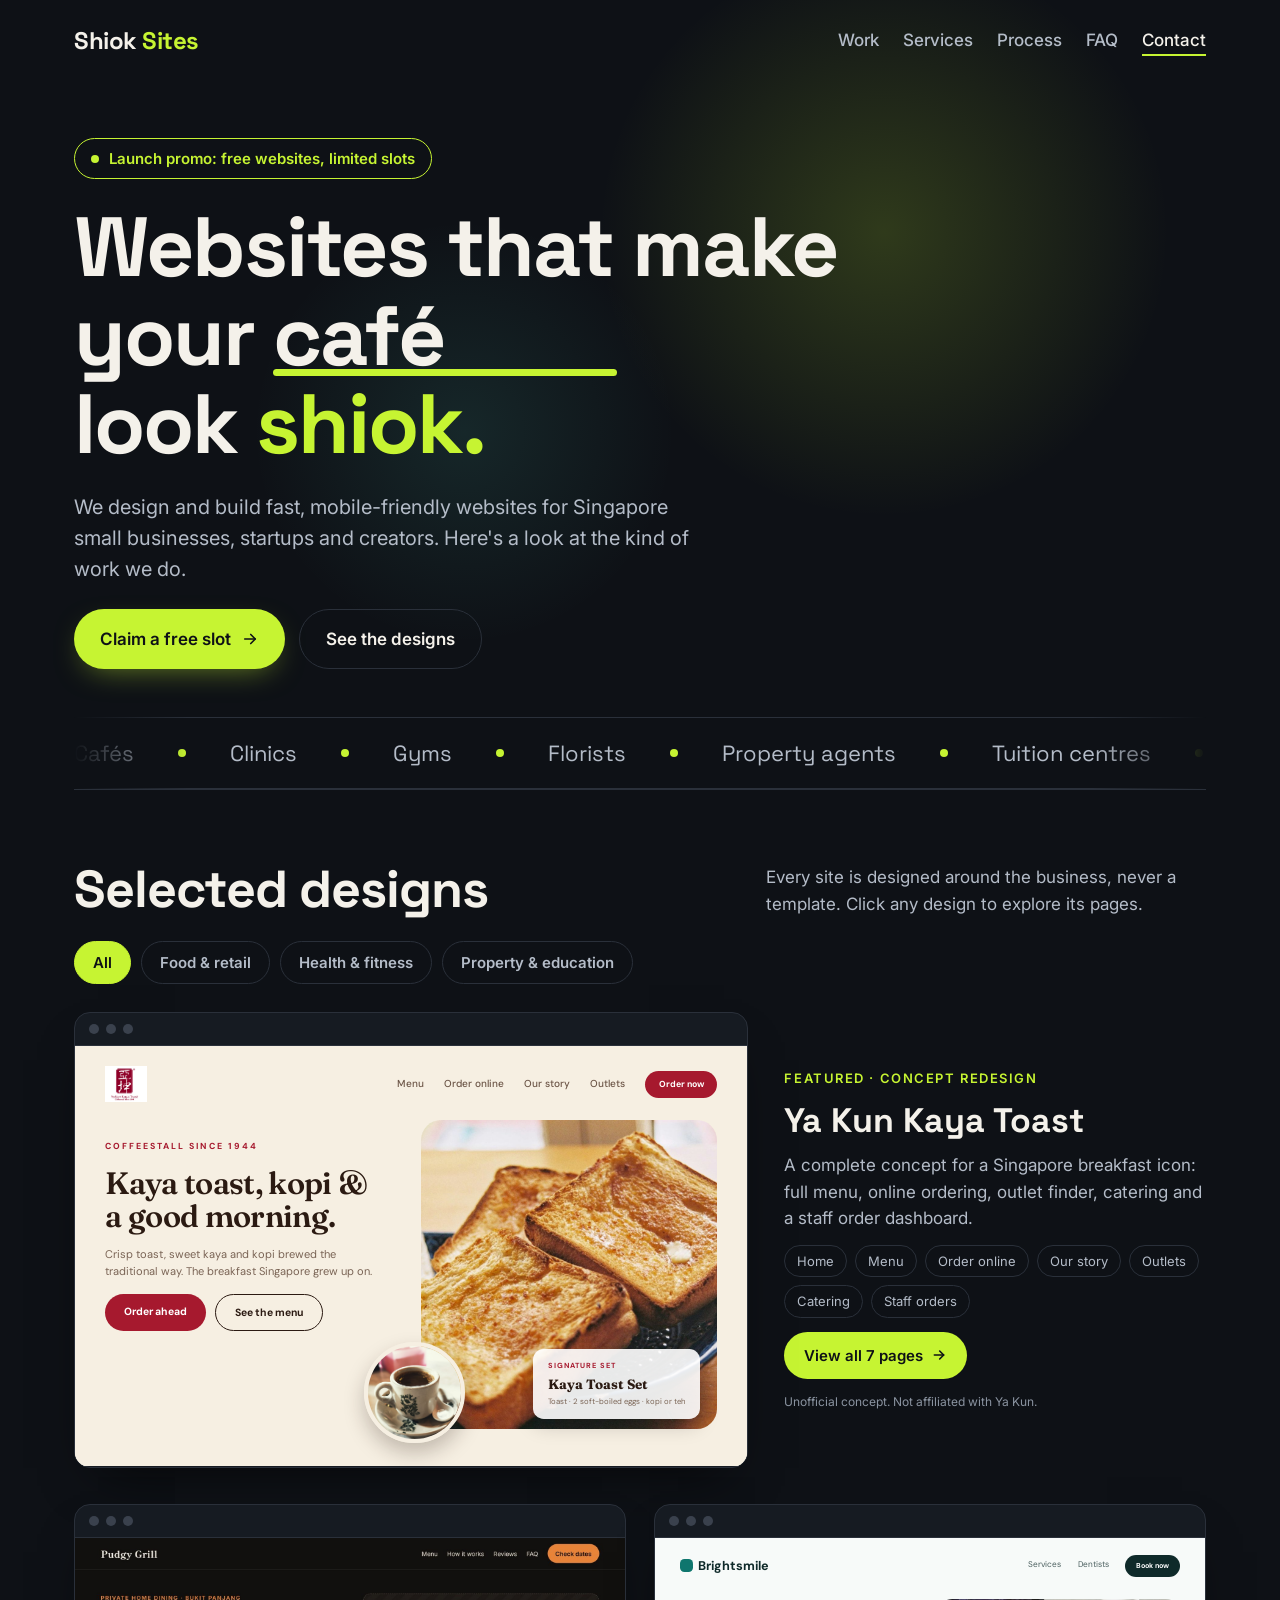
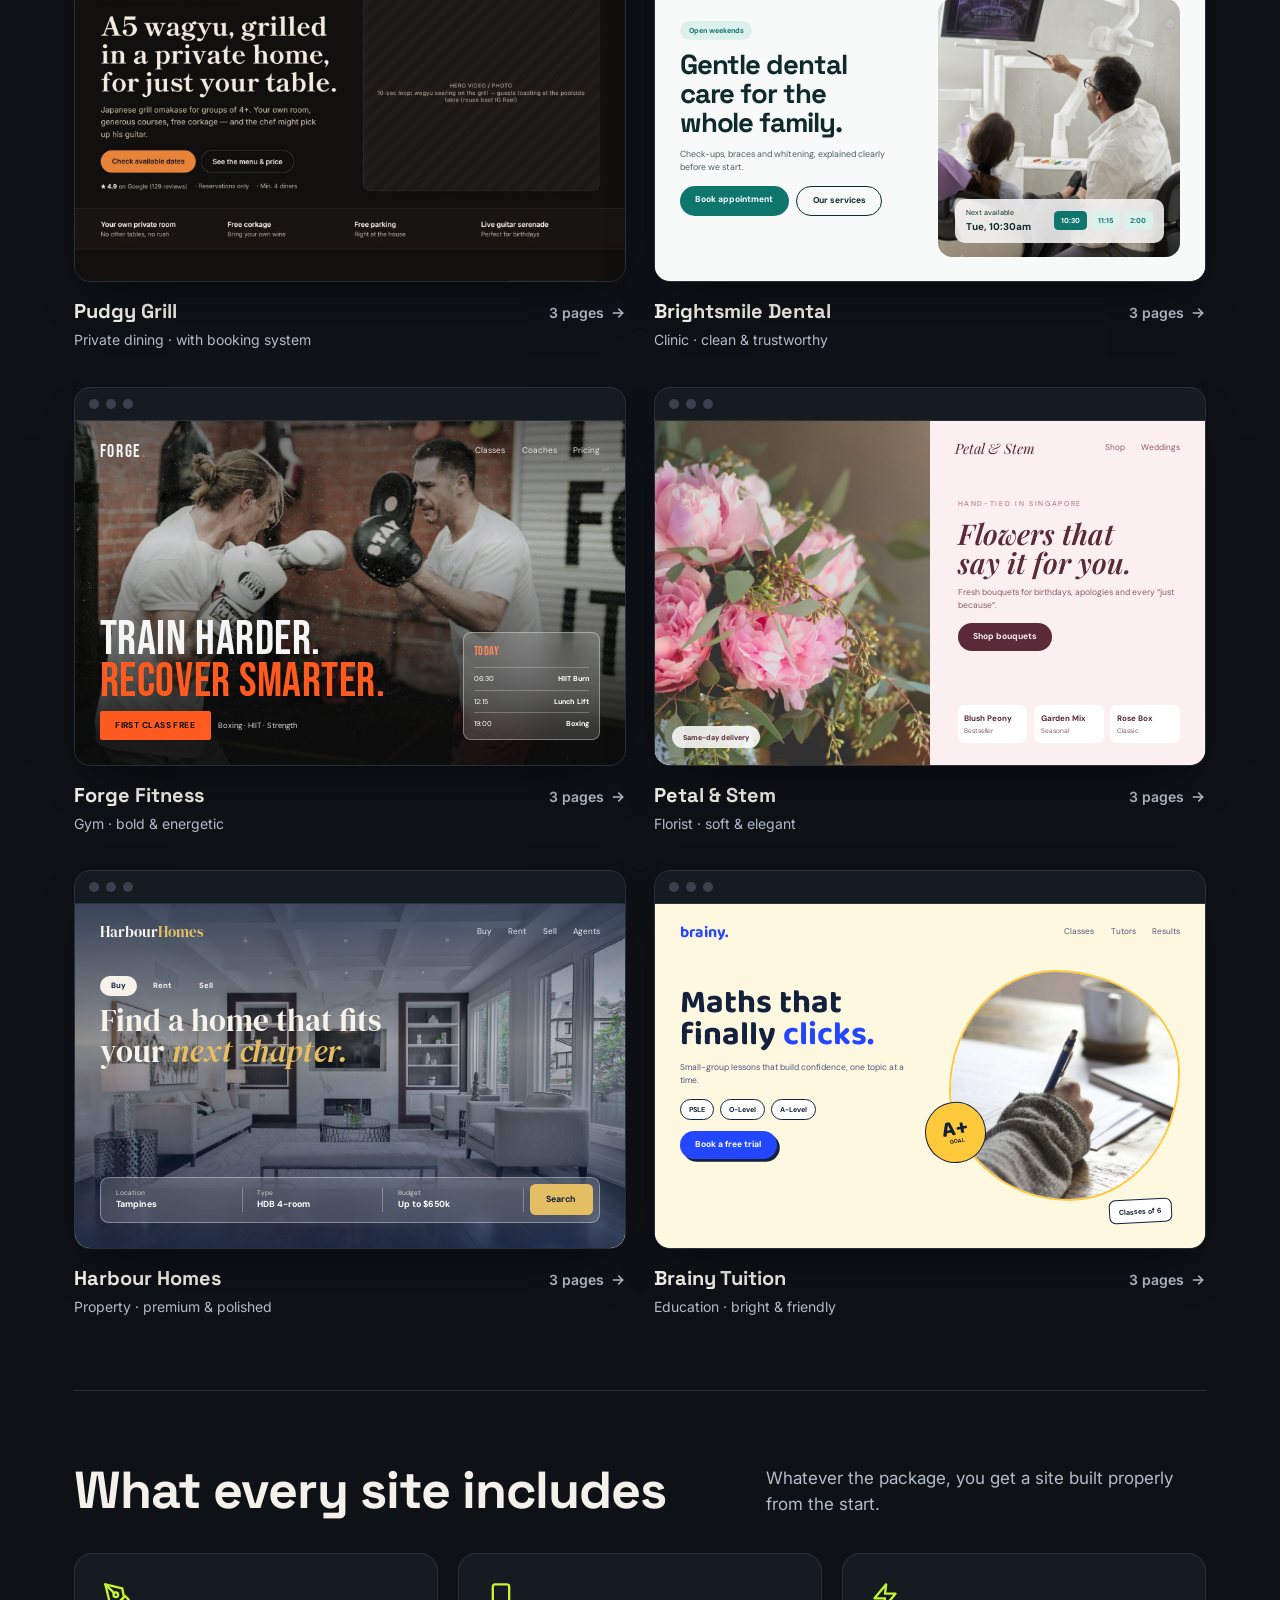
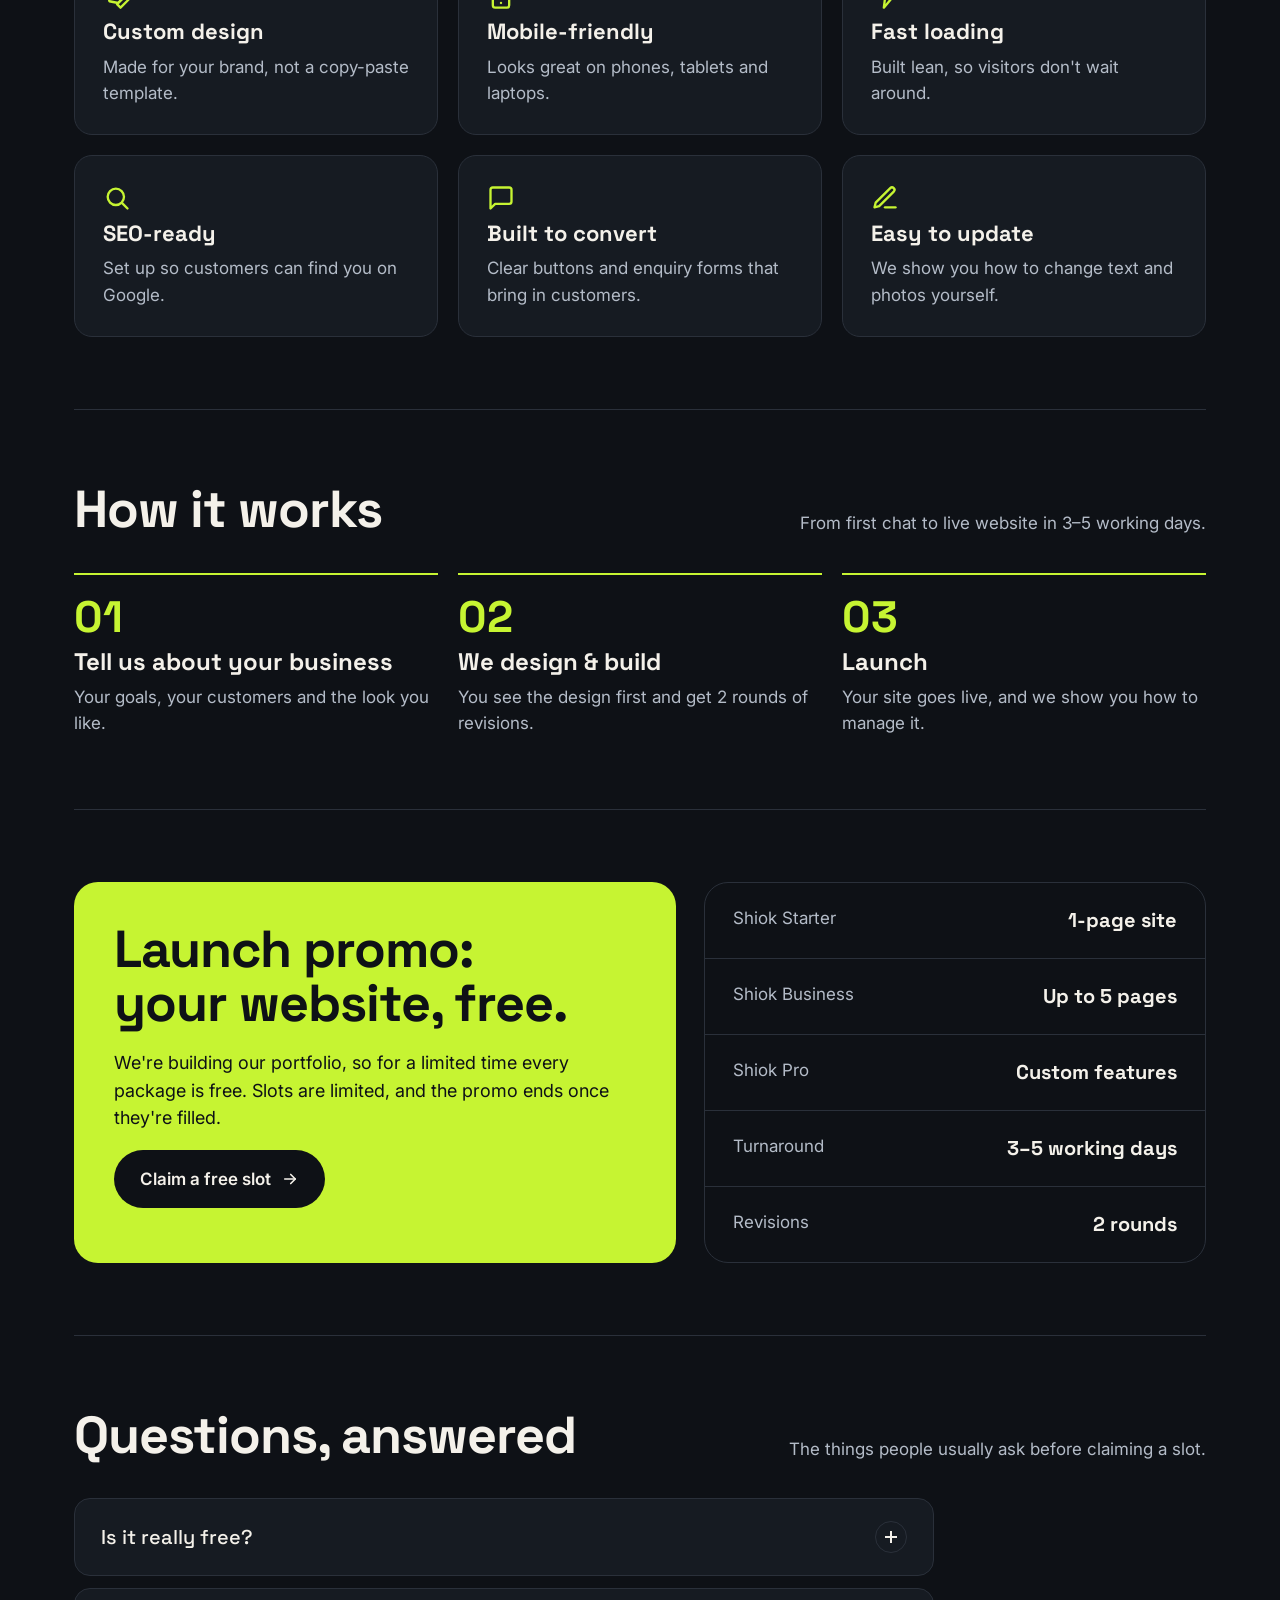
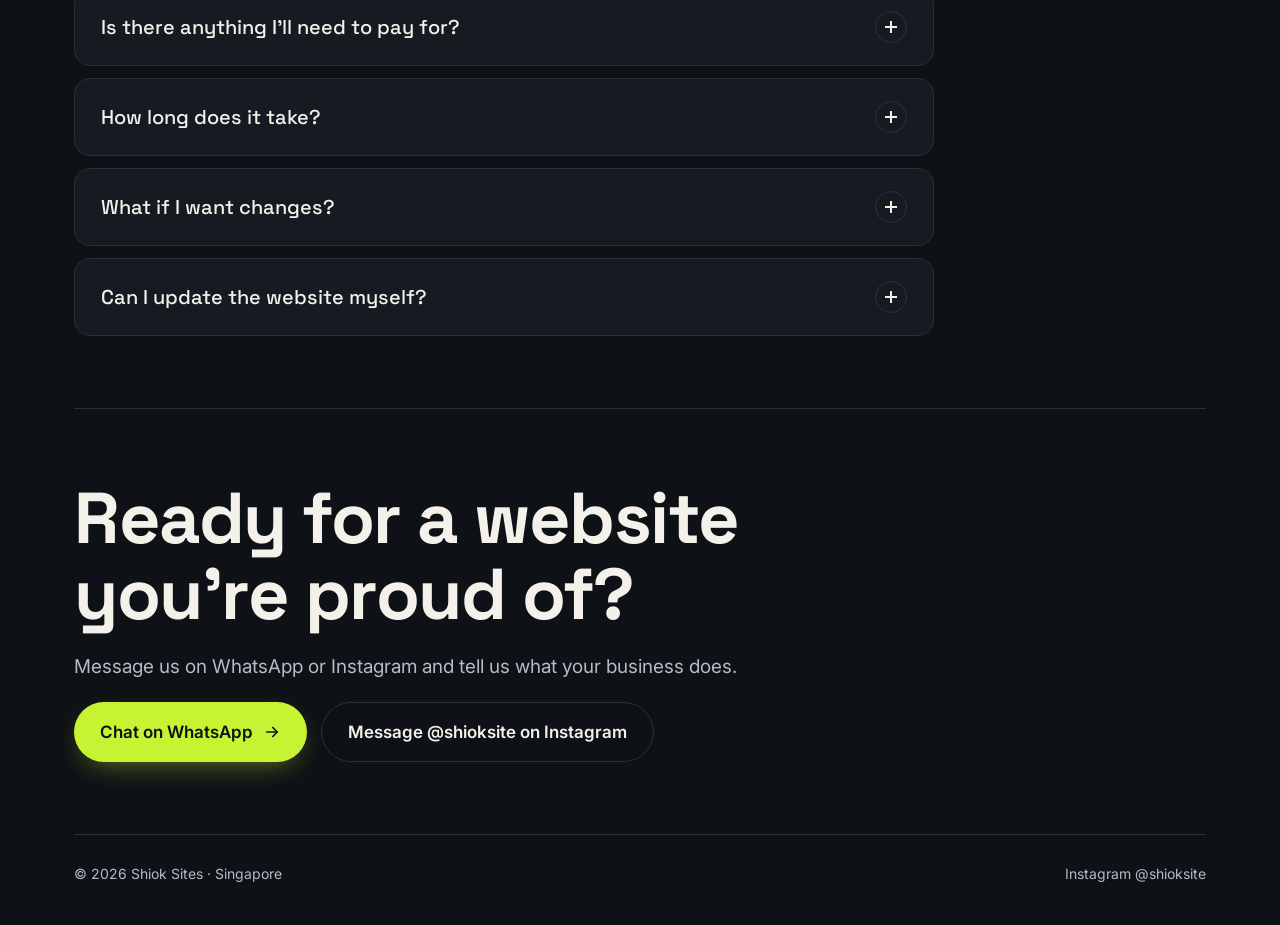
==== commit 8cef0110: "Update index.html" ====
--- a/website-v2/index.html
+++ b/website-v2/index.html
@@ -662,6 +662,29 @@
 @keyframes pgin{from{opacity:0;transform:translateY(1.2cqw)}}
 @media (max-width:720px){.vhint{display:none}.vtop{gap:10px}.vname strong{font-size:18px}}
 @media (prefers-reduced-motion: reduce){.vscreen > *{animation:none}}
+
+/* viewer + featured card on phones */
+.feat-cap .pchips{flex-direction:row;flex-wrap:wrap}
+@media (max-width:720px){
+.feat-cap strong{font-size:28px}
+.feat-cap p{font-size:16px}
+.pchips span{font-size:12px;padding:4px 10px}
+.vbtn{align-self:stretch;justify-content:center}
+.viewer{width:100vw;max-width:100vw;height:100dvh;max-height:100dvh;margin:0;padding:12px 12px max(12px,env(safe-area-inset-bottom));background:var(--ink);overflow:hidden;display:none;box-sizing:border-box}
+.viewer[open]{display:flex;flex-direction:column;gap:10px}
+.vtop{display:grid;grid-template-columns:1fr auto;grid-template-areas:"name ctrl" "tabs tabs";gap:10px;margin:0;align-items:center}
+.vname{grid-area:name;min-width:0}
+.vname strong{font-size:17px;white-space:nowrap;overflow:hidden;text-overflow:ellipsis}
+.vname small{display:block;font-size:12px;white-space:nowrap;overflow:hidden;text-overflow:ellipsis}
+.lb-ctrl{grid-area:ctrl;gap:6px}
+.lb-ctrl button{width:38px;height:38px}
+.vtabs{grid-area:tabs;width:100%;box-sizing:border-box;scrollbar-width:none}
+.vtabs::-webkit-scrollbar{display:none}
+.vtabs button{padding:7px 13px;font-size:13px}
+.vbrowser{flex:1;min-height:0;display:flex;flex-direction:column;border-radius:12px}
+.vbrowser .bar{padding:8px 12px}
+.vscreen{flex:1;height:auto;min-height:0}
+}
 
 /* ===== mobile ===== */
 .menu-btn{display:none}
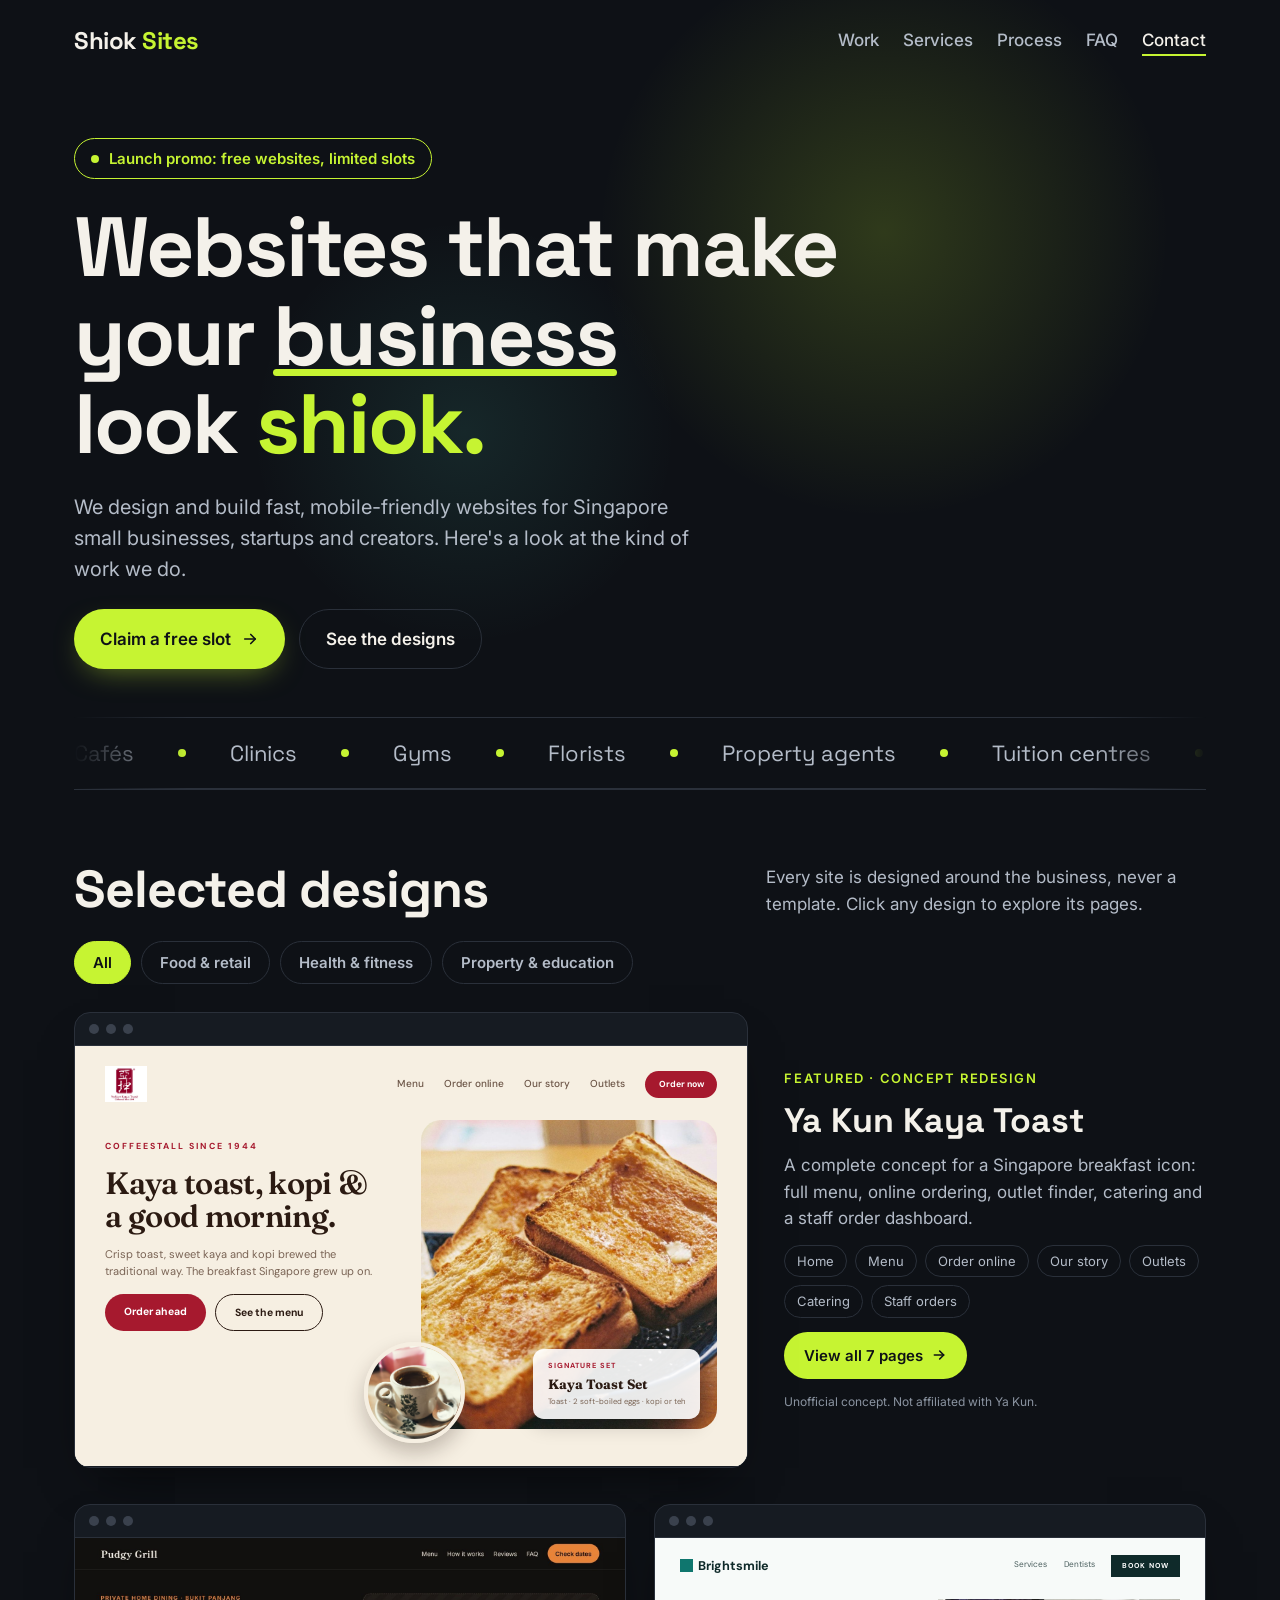
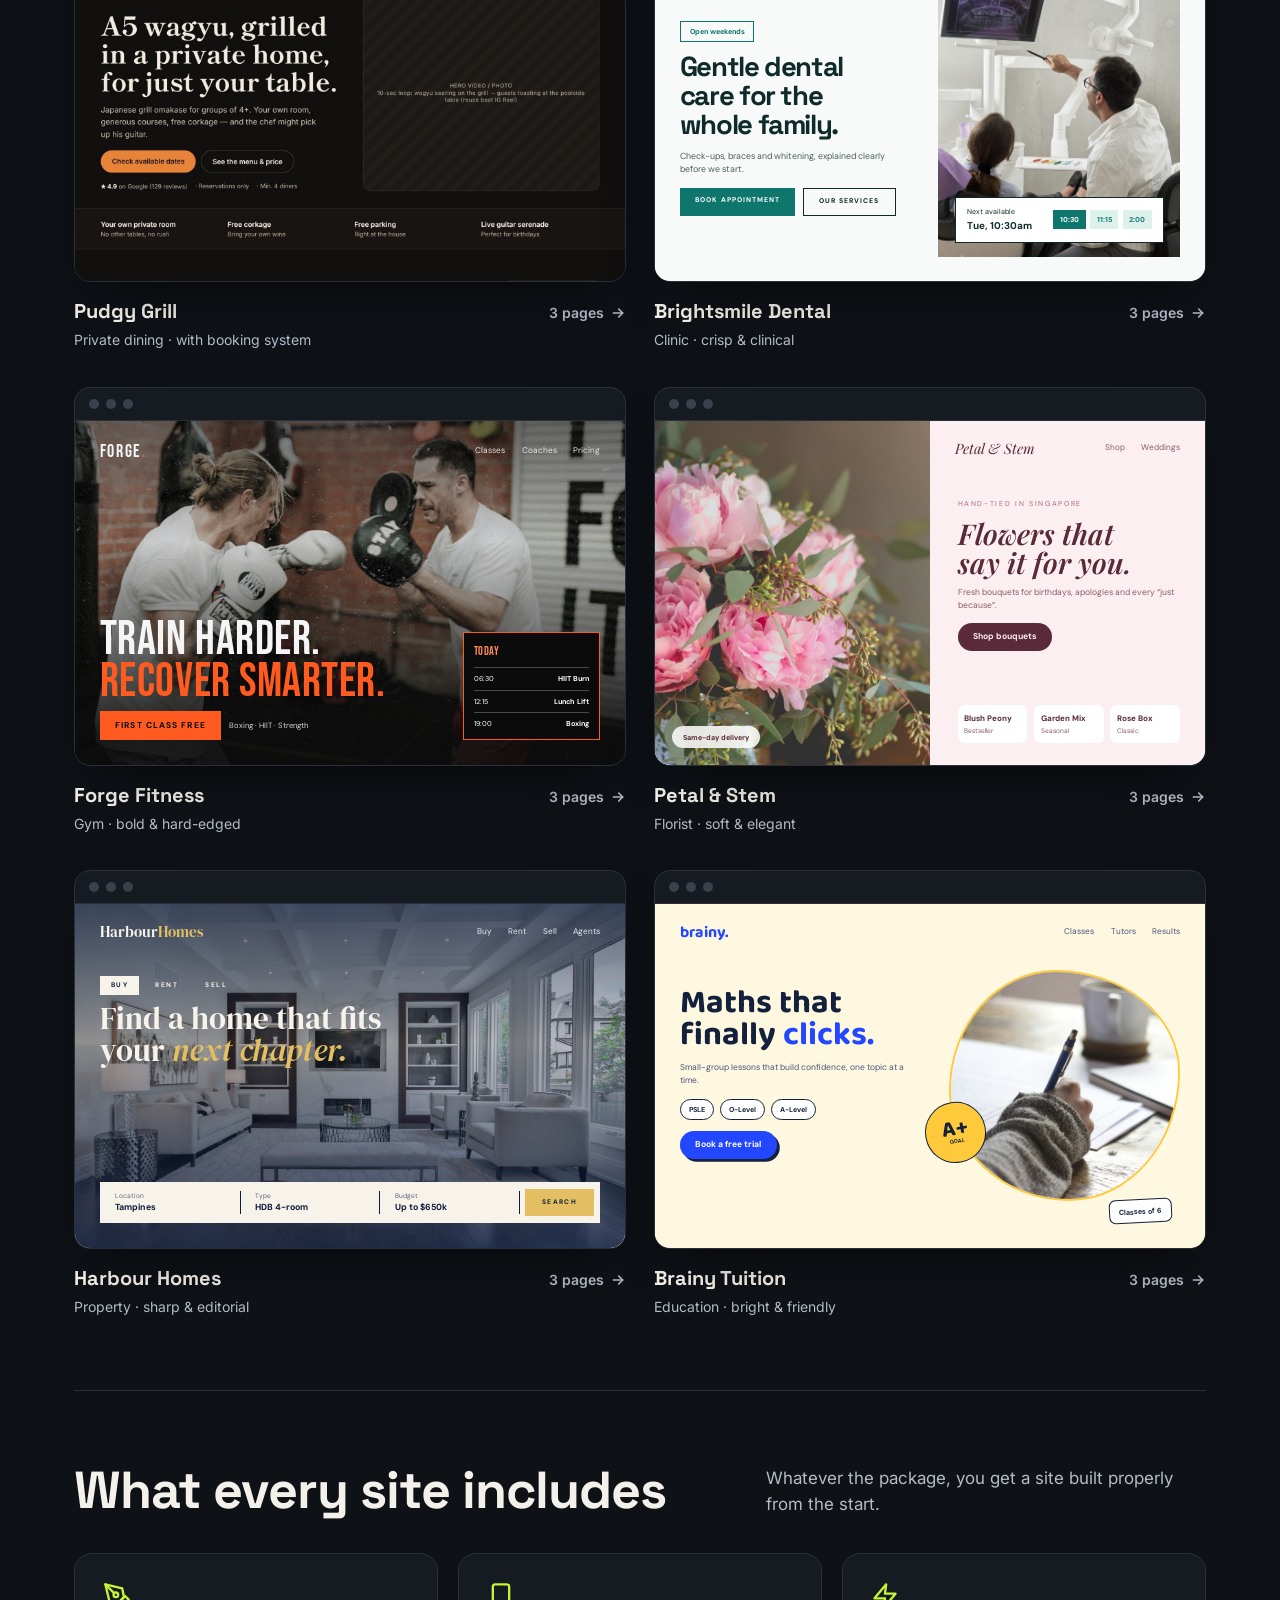
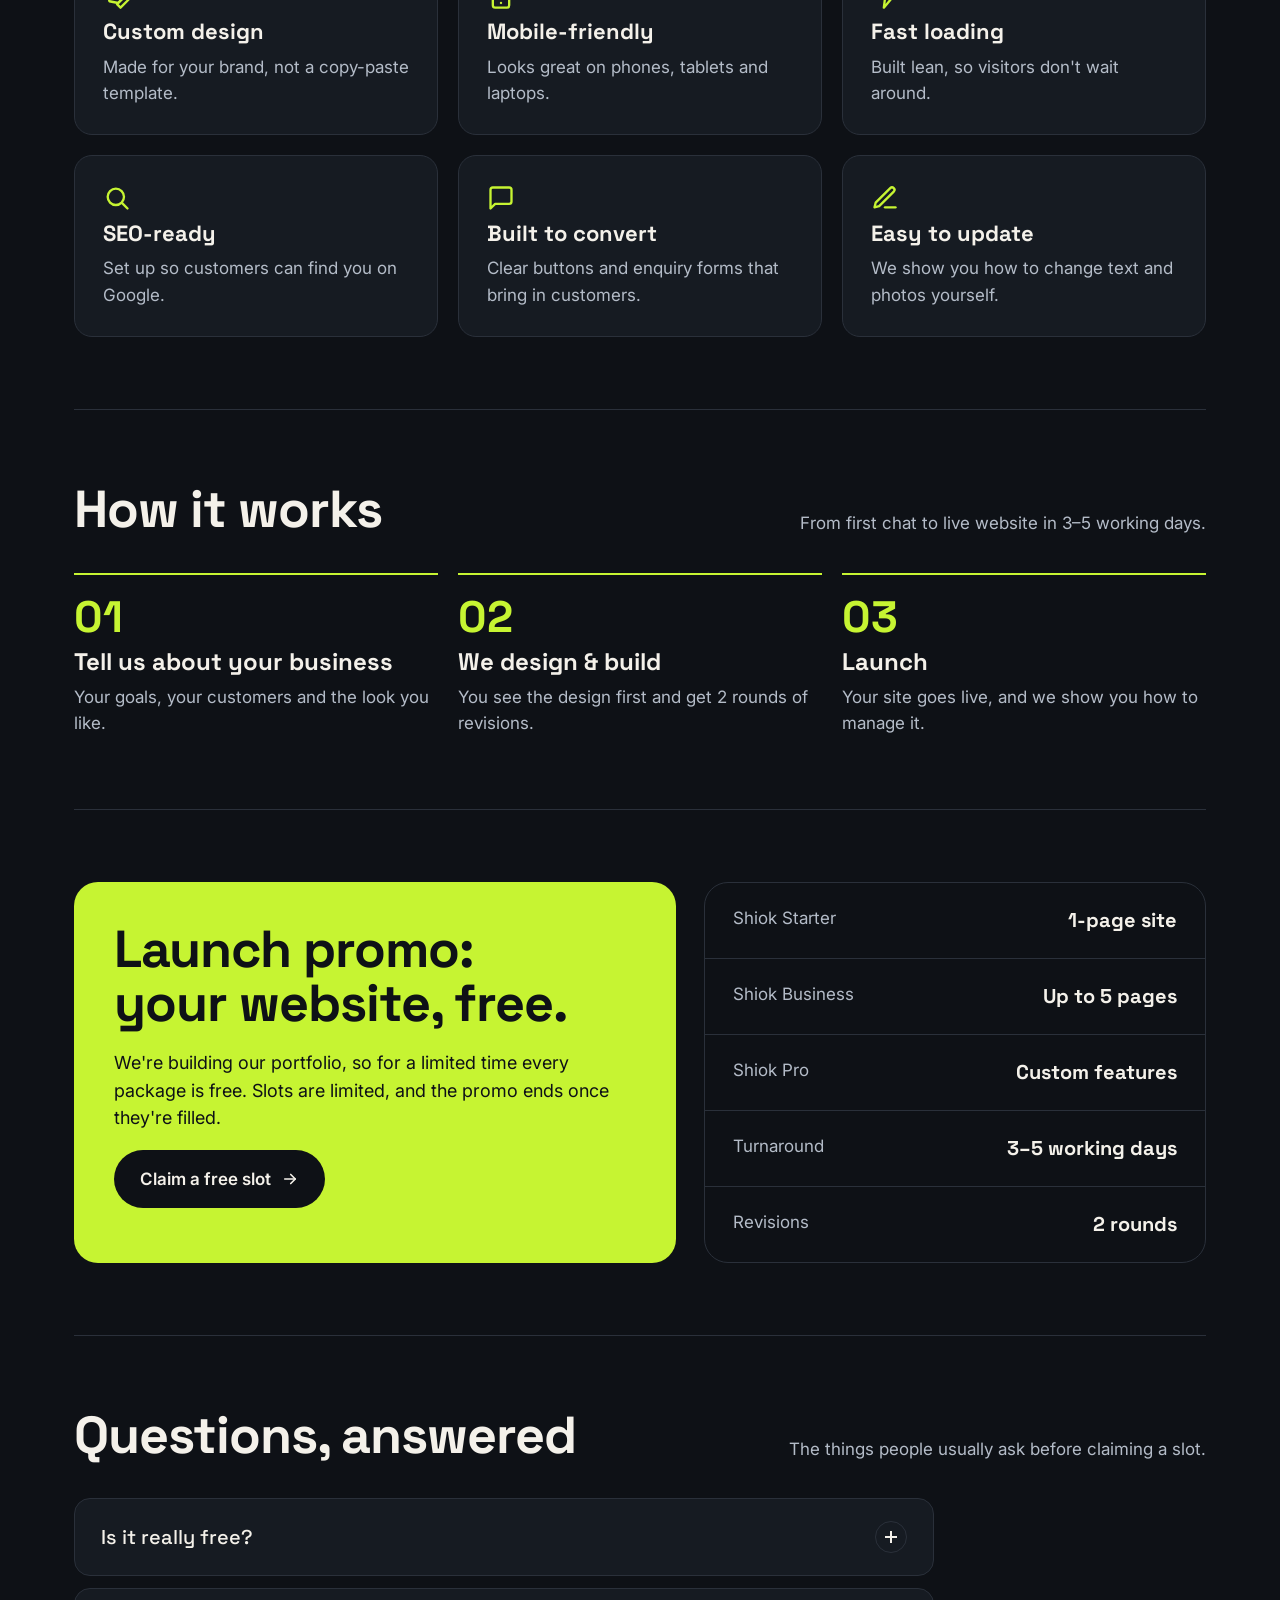
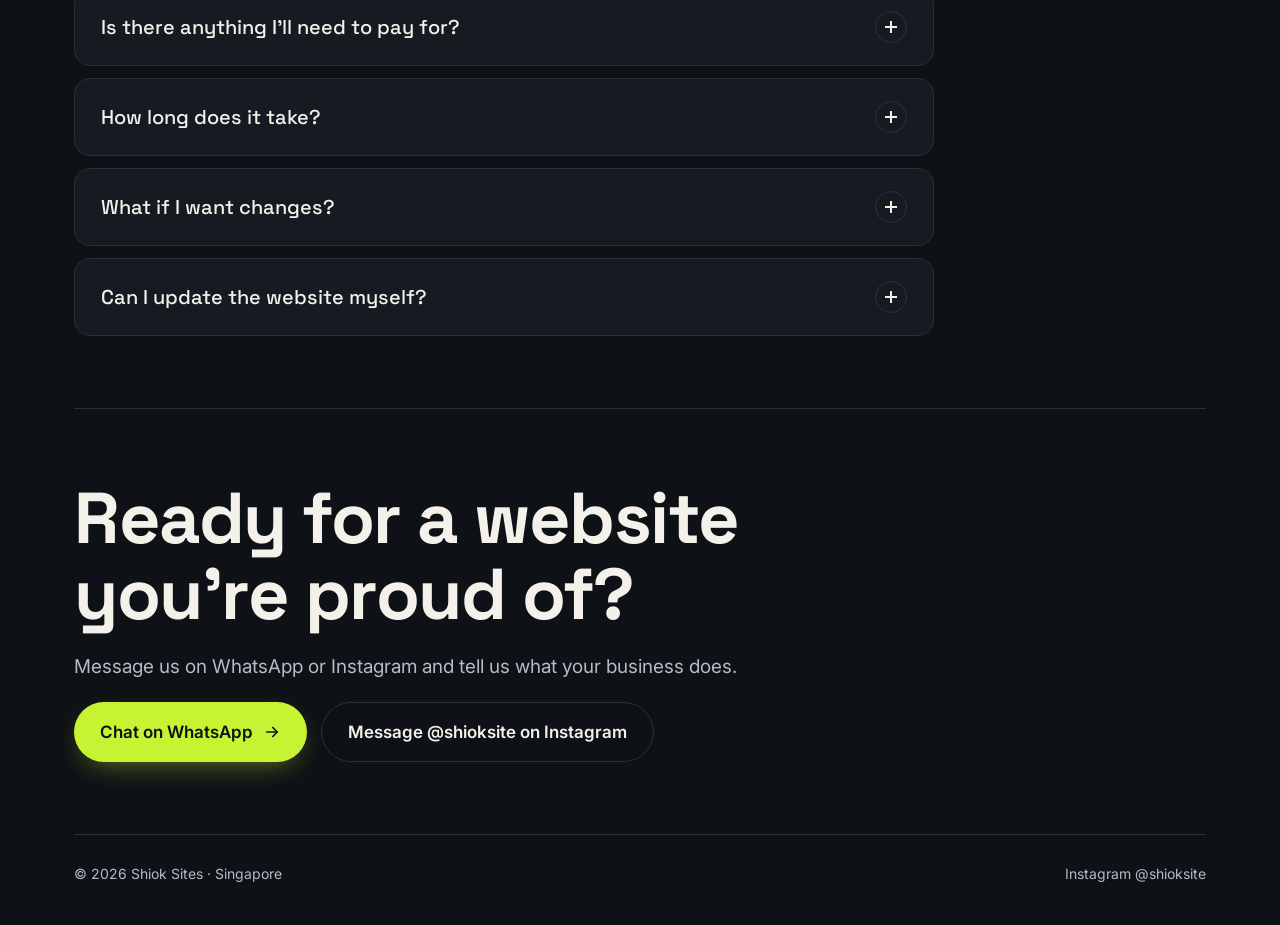
==== commit 363efdb6: "Update index.html" ====
--- a/website-v2/index.html
+++ b/website-v2/index.html
@@ -663,6 +663,32 @@
 @media (max-width:720px){.vhint{display:none}.vtop{gap:10px}.vname strong{font-size:18px}}
 @media (prefers-reduced-motion: reduce){.vscreen > *{animation:none}}
 
+/* sharp styles: dental, realty, gym */
+.t-dental *,.t-realty *,.t-gym *{border-radius:0 !important}
+.t-dental .mbtn,.t-dental .ibtn,.t-dental .isvc em,.t-dental .islots span{text-transform:uppercase;letter-spacing:.18cqw;font-size:1.25cqw}
+.t-dental .ip h3,.t-dental h3{letter-spacing:-.25cqw}
+.t-dental .icard,.t-dental .isvc,.t-dental .iformc,.t-dental .ifield div,.t-dental .islots span{border-color:#0F2A2A !important;border-width:.12cqw !important}
+.t-dental .pill{background:transparent !important;border:.12cqw solid #0F766E}
+.t-dental .book{border:.12cqw solid #0F2A2A !important;background:#fff !important}
+.t-dental .inav{border-bottom:.12cqw solid #0F2A2A}
+.t-dental .ifoot{border-top:.12cqw solid #0F2A2A}
+.t-realty .mbtn,.t-realty .ibtn,.t-realty .search > span,.t-realty .iagent em,.t-realty .tabs span{text-transform:uppercase;letter-spacing:.25cqw;font-size:1.2cqw}
+.t-realty .icard,.t-realty .iformc{border:.12cqw solid #0F1E3D !important}
+.t-realty .search{background:#F7F3EA !important;color:#0F1E3D;border:0 !important;backdrop-filter:none !important}
+.t-realty .search div{color:#5B6478 !important;border-right-color:#0F1E3D !important}
+.t-realty .search div b{color:#0F1E3D !important}
+.t-realty .itabs .on{background:#0F1E3D;border-color:#0F1E3D}
+.t-realty .ifacts span{border-top:.2cqw solid #0F1E3D}
+.t-realty .igal{gap:.6cqw}
+.t-realty .inav{border-bottom:.12cqw solid #0F1E3D}
+.t-gym .mbtn,.t-gym .ibtn,.t-gym .iplan em{text-transform:uppercase;letter-spacing:.2cqw}
+.t-gym .sched{border:.15cqw solid #FF5A1F !important;background:#0B0B0B !important;backdrop-filter:none !important}
+.t-gym .iplan{border:.15cqw solid #262626}
+.t-gym .iplan.hot{border:.3cqw solid #FF5A1F;box-shadow:none}
+.t-gym .itt{border:.15cqw solid #FF5A1F}
+.igal{grid-template-rows:repeat(2,minmax(0,1fr))}
+.igal img{min-height:0;min-width:0}
+
 /* viewer + featured card on phones */
 .feat-cap .pchips{flex-direction:row;flex-wrap:wrap}
 @media (max-width:720px){
@@ -779,11 +805,11 @@
 </figure>
 <figure data-cat="health" data-site="dental">
 <div class="browser"><div class="bar"><b></b><b></b><b></b></div><div class="screen t-dental" data-preview></div></div>
-<figcaption><div><strong>Brightsmile Dental</strong><small>Clinic · clean &amp; trustworthy</small></div><span class="view">3 pages <svg width="16" height="16" viewBox="0 0 24 24" fill="none" stroke="currentColor" stroke-width="2.4" stroke-linecap="round" stroke-linejoin="round" aria-hidden="true"><path d="M5 12h14"></path><path d="M13 6l6 6-6 6"></path></svg></span></figcaption>
+<figcaption><div><strong>Brightsmile Dental</strong><small>Clinic · crisp &amp; clinical</small></div><span class="view">3 pages <svg width="16" height="16" viewBox="0 0 24 24" fill="none" stroke="currentColor" stroke-width="2.4" stroke-linecap="round" stroke-linejoin="round" aria-hidden="true"><path d="M5 12h14"></path><path d="M13 6l6 6-6 6"></path></svg></span></figcaption>
 </figure>
 <figure data-cat="health" data-site="gym">
 <div class="browser"><div class="bar"><b></b><b></b><b></b></div><div class="screen t-gym" data-preview></div></div>
-<figcaption><div><strong>Forge Fitness</strong><small>Gym · bold &amp; energetic</small></div><span class="view">3 pages <svg width="16" height="16" viewBox="0 0 24 24" fill="none" stroke="currentColor" stroke-width="2.4" stroke-linecap="round" stroke-linejoin="round" aria-hidden="true"><path d="M5 12h14"></path><path d="M13 6l6 6-6 6"></path></svg></span></figcaption>
+<figcaption><div><strong>Forge Fitness</strong><small>Gym · bold &amp; hard-edged</small></div><span class="view">3 pages <svg width="16" height="16" viewBox="0 0 24 24" fill="none" stroke="currentColor" stroke-width="2.4" stroke-linecap="round" stroke-linejoin="round" aria-hidden="true"><path d="M5 12h14"></path><path d="M13 6l6 6-6 6"></path></svg></span></figcaption>
 </figure>
 <figure data-cat="food" data-site="florist">
 <div class="browser"><div class="bar"><b></b><b></b><b></b></div><div class="screen t-florist" data-preview></div></div>
@@ -791,7 +817,7 @@
 </figure>
 <figure data-cat="services" data-site="realty">
 <div class="browser"><div class="bar"><b></b><b></b><b></b></div><div class="screen t-realty" data-preview></div></div>
-<figcaption><div><strong>Harbour Homes</strong><small>Property · premium &amp; polished</small></div><span class="view">3 pages <svg width="16" height="16" viewBox="0 0 24 24" fill="none" stroke="currentColor" stroke-width="2.4" stroke-linecap="round" stroke-linejoin="round" aria-hidden="true"><path d="M5 12h14"></path><path d="M13 6l6 6-6 6"></path></svg></span></figcaption>
+<figcaption><div><strong>Harbour Homes</strong><small>Property · sharp &amp; editorial</small></div><span class="view">3 pages <svg width="16" height="16" viewBox="0 0 24 24" fill="none" stroke="currentColor" stroke-width="2.4" stroke-linecap="round" stroke-linejoin="round" aria-hidden="true"><path d="M5 12h14"></path><path d="M13 6l6 6-6 6"></path></svg></span></figcaption>
 </figure>
 <figure data-cat="services" data-site="tuition">
 <div class="browser"><div class="bar"><b></b><b></b><b></b></div><div class="screen t-tuition" data-preview></div></div>
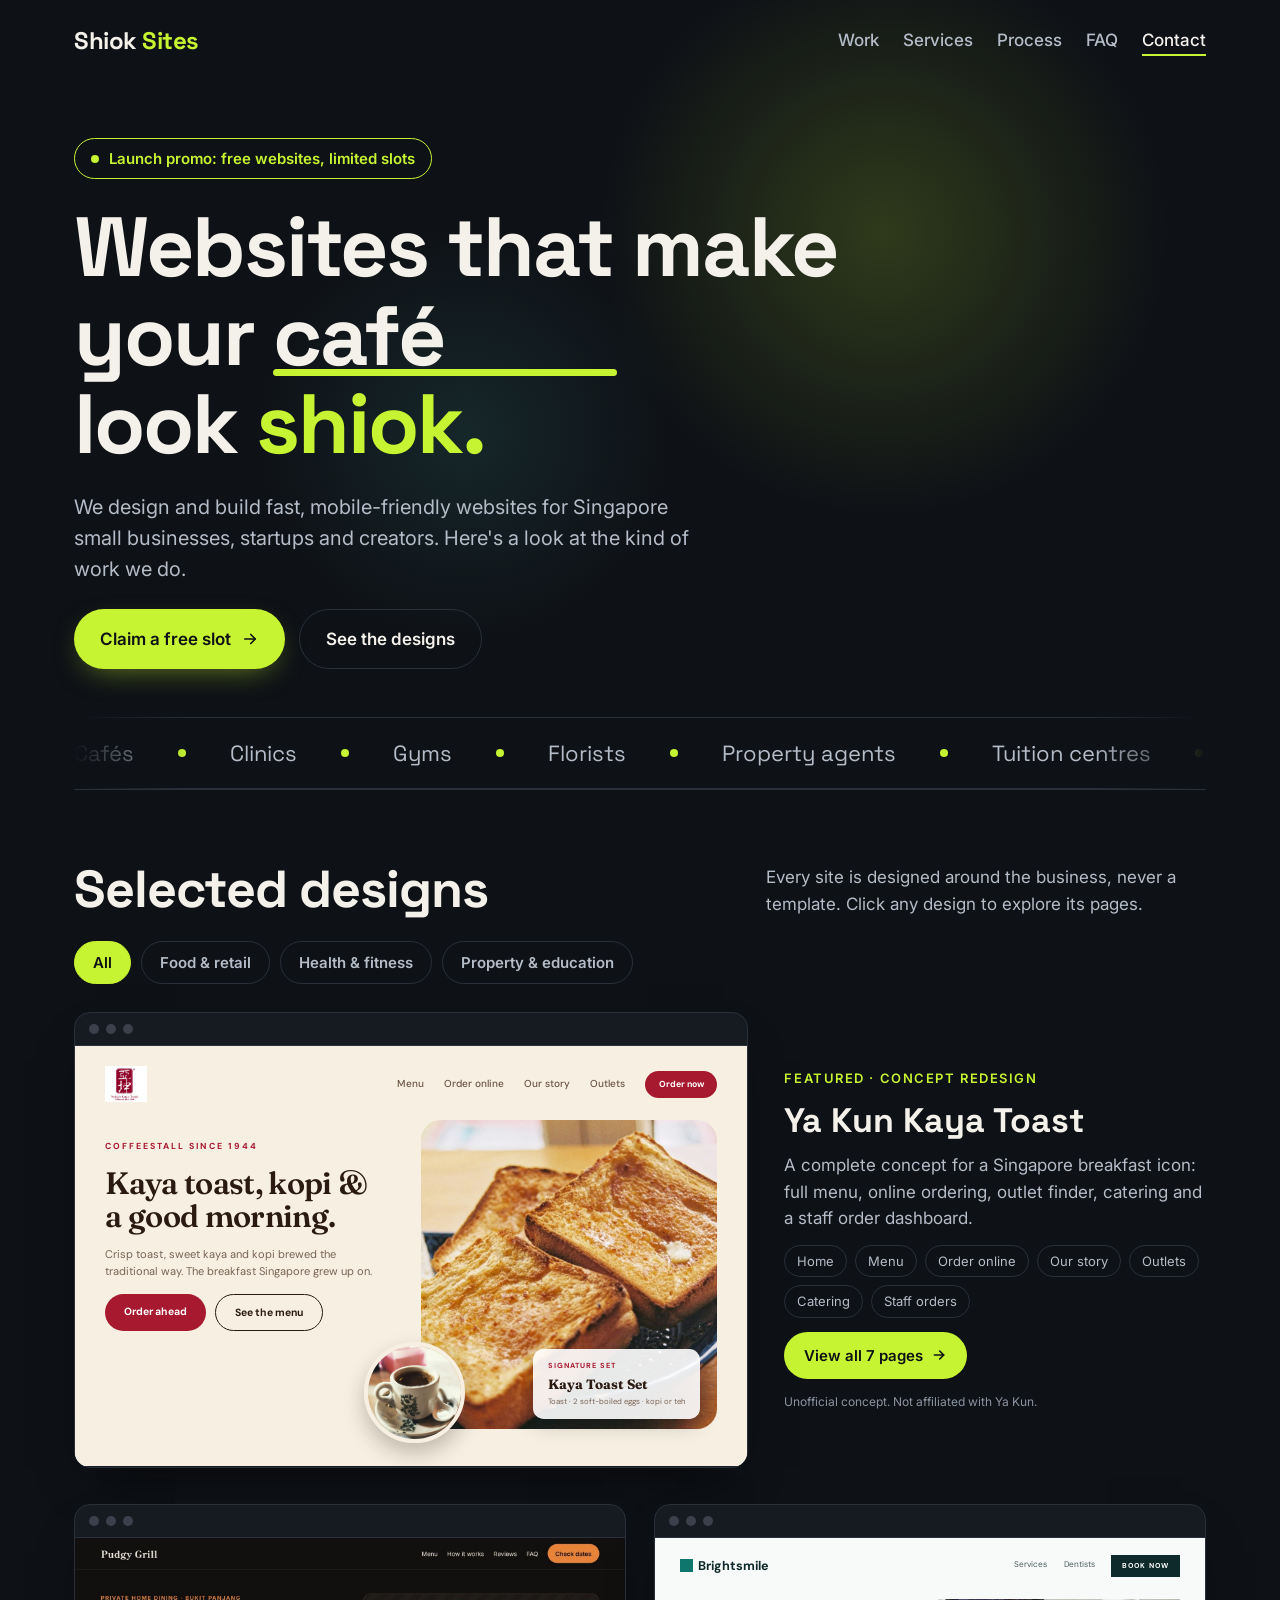
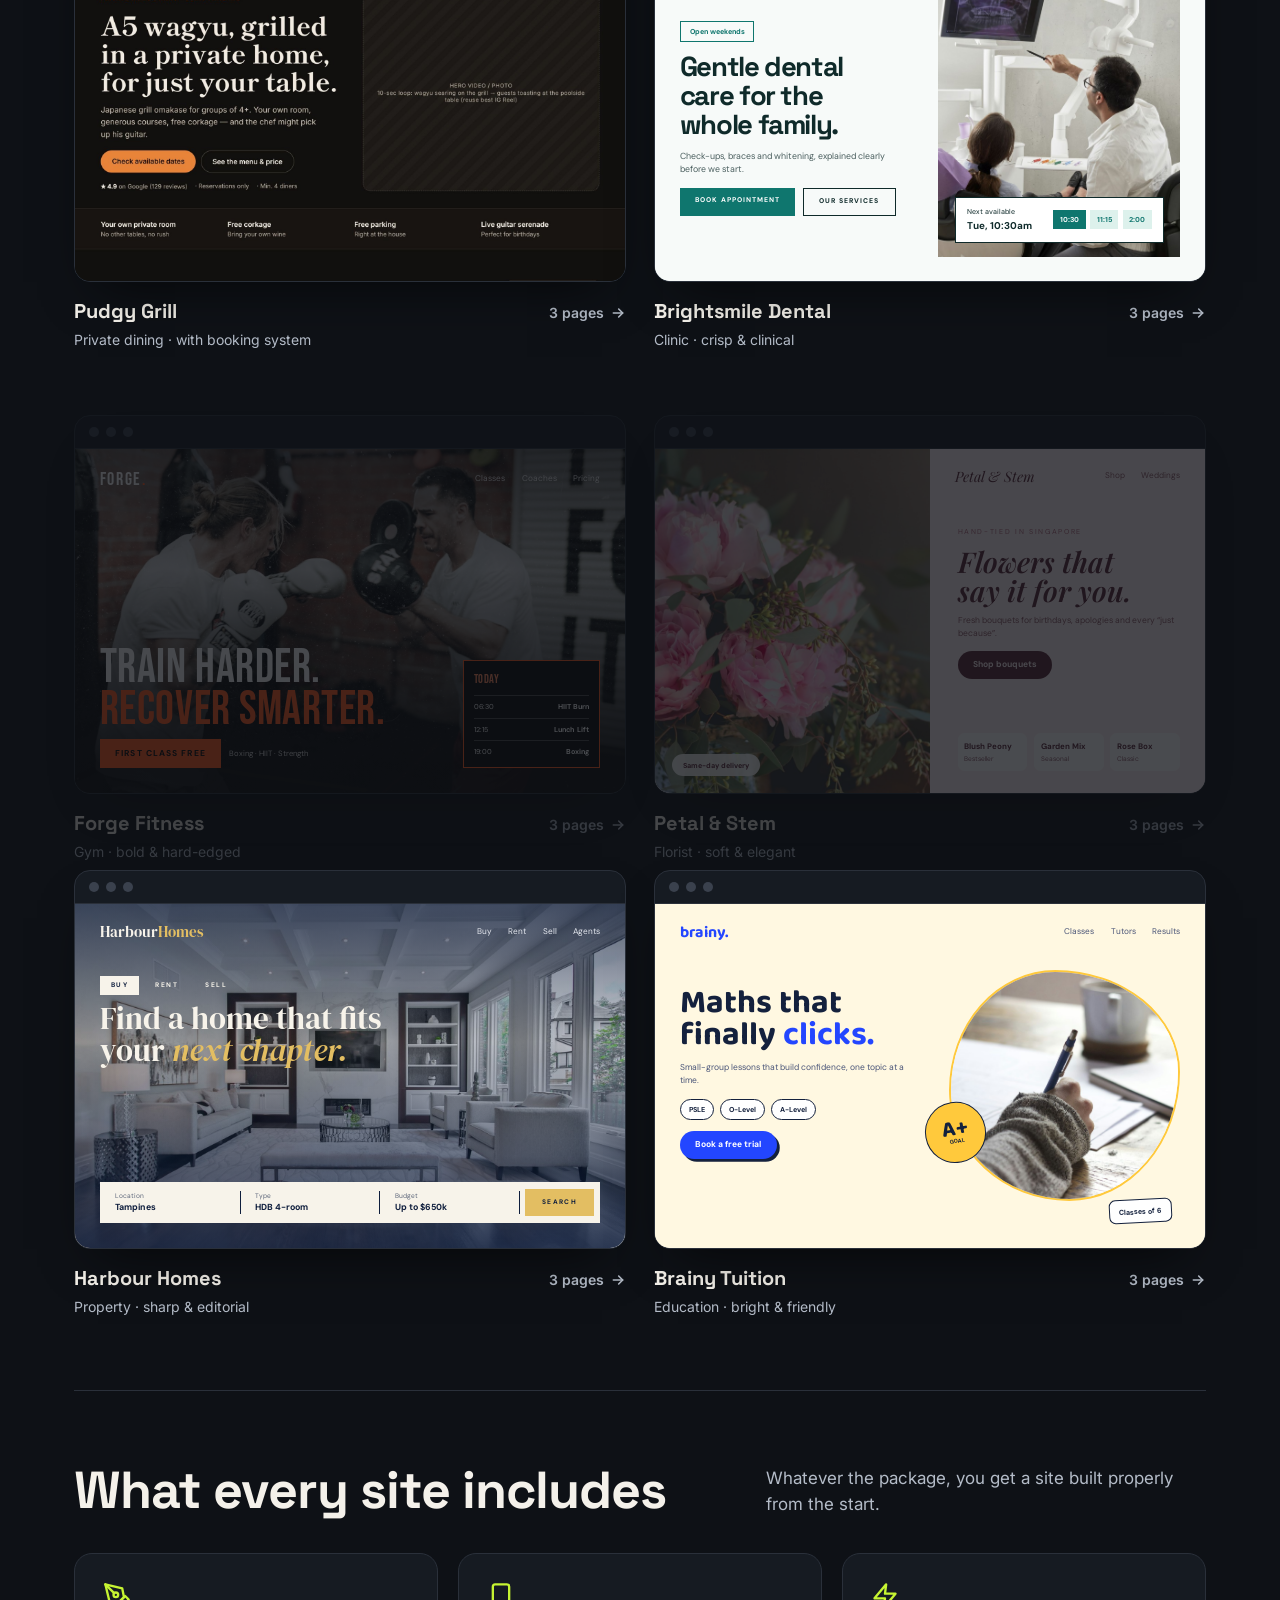
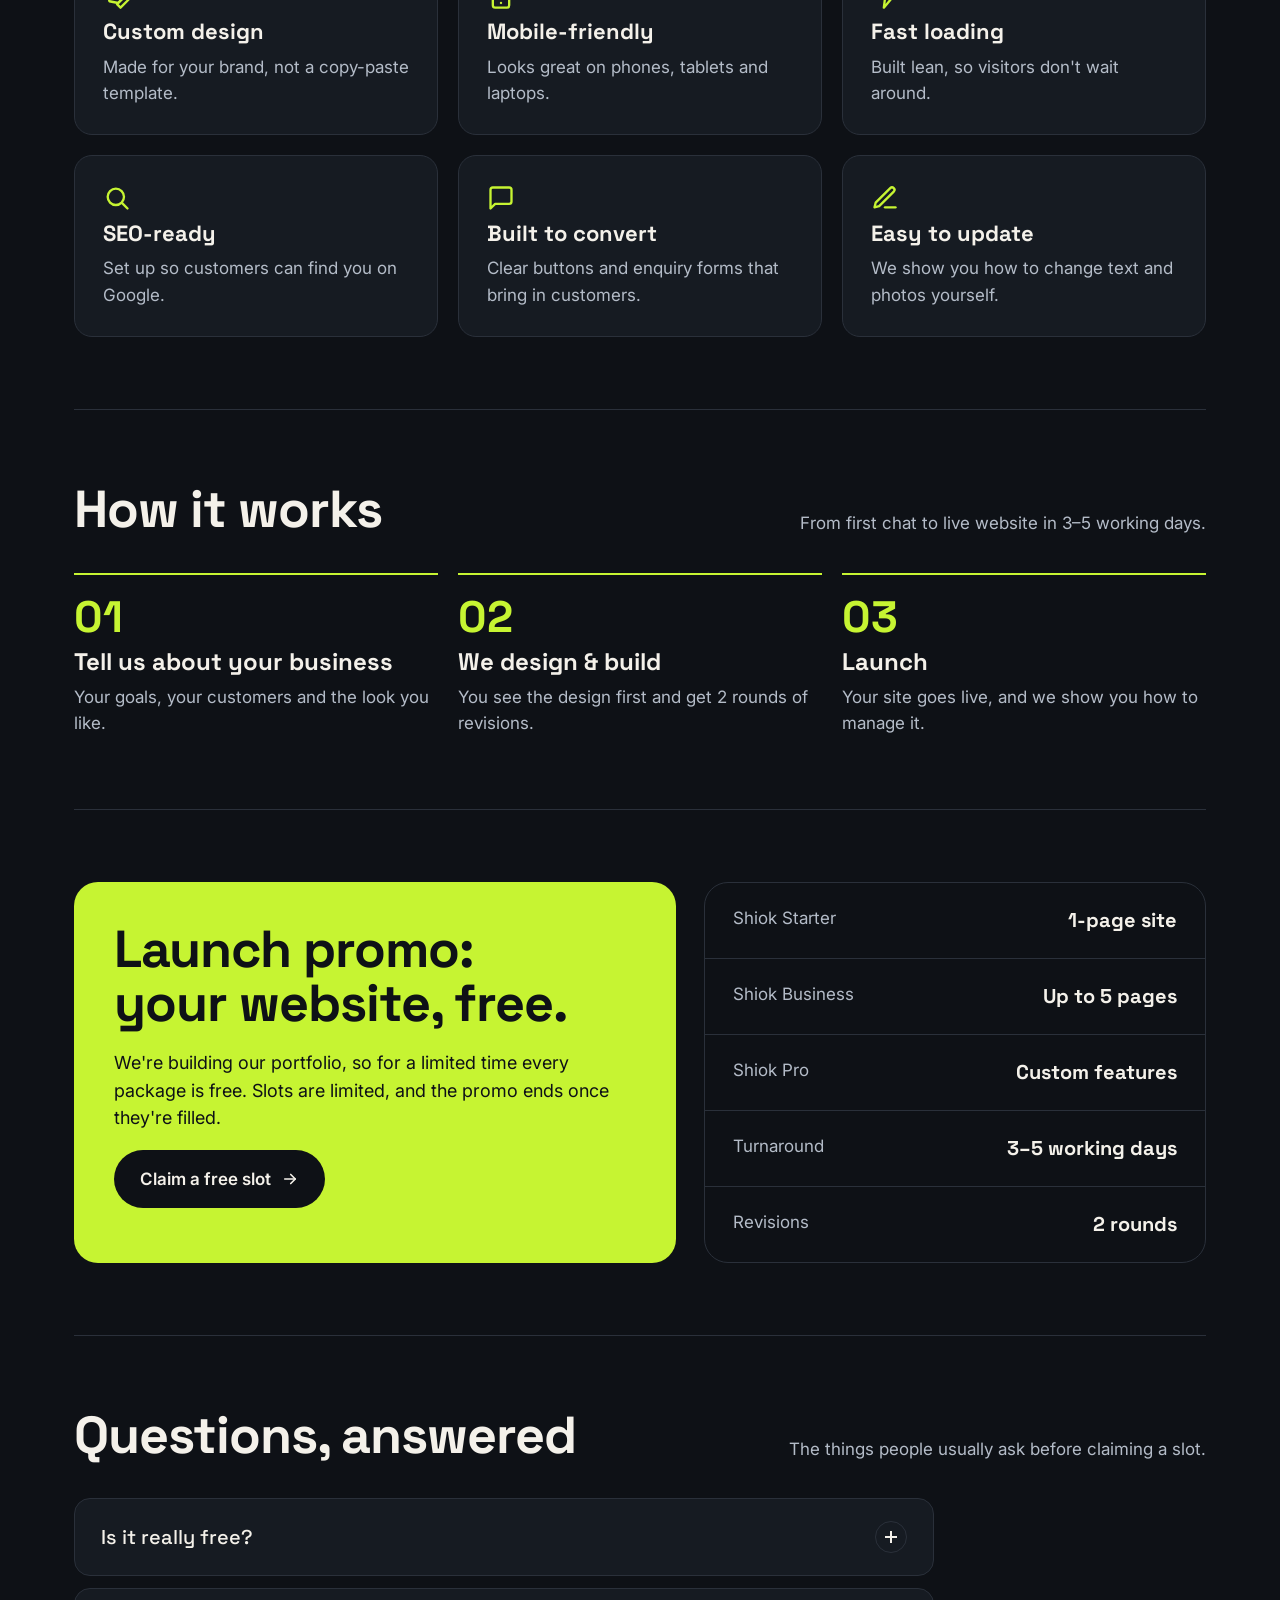
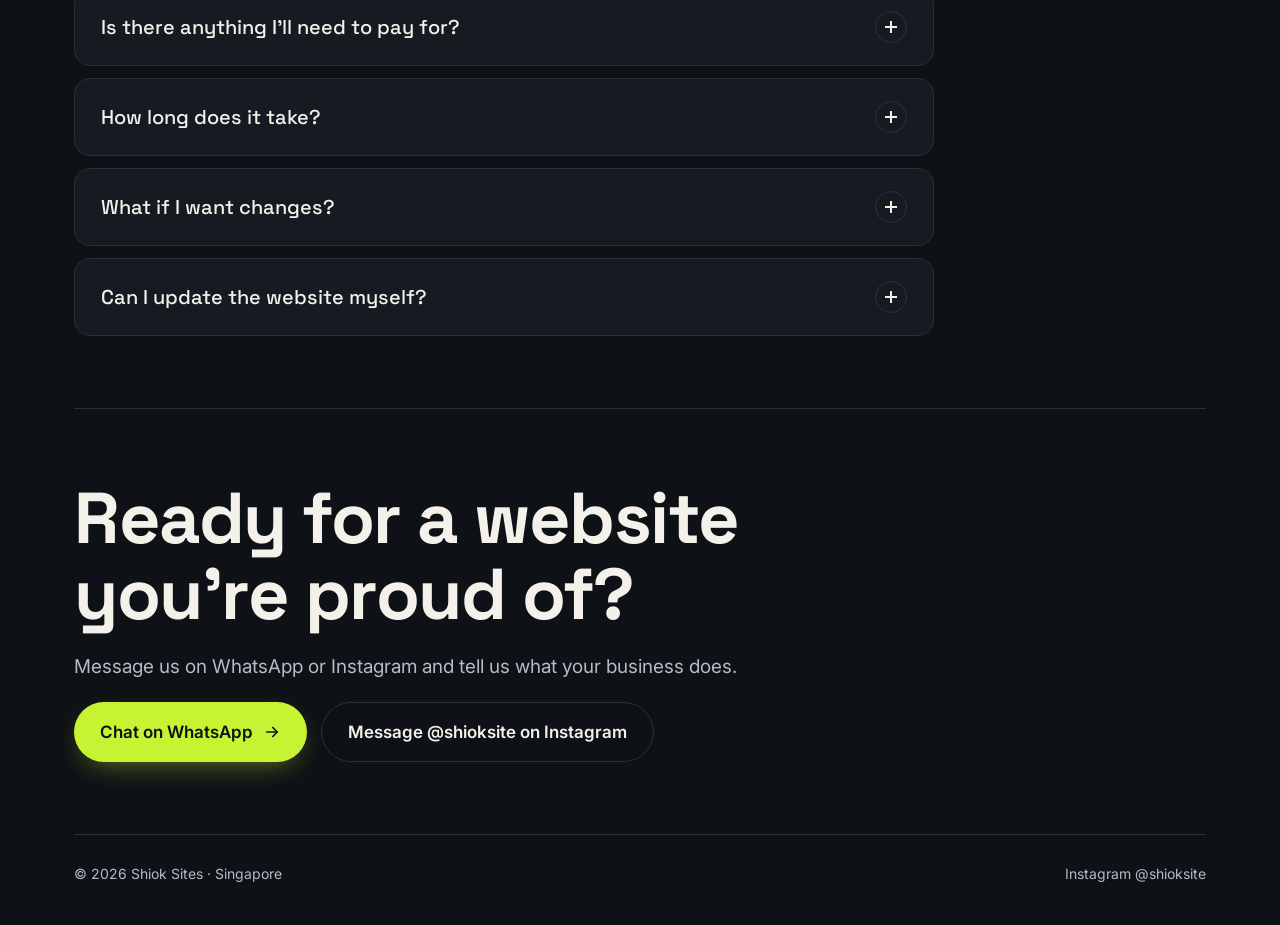
==== commit a8fe56e0: "Add files via upload" ====
--- a/website-v2/index.html
+++ b/website-v2/index.html
@@ -663,6 +663,7 @@
 @media (max-width:720px){.vhint{display:none}.vtop{gap:10px}.vname strong{font-size:18px}}
 @media (prefers-reduced-motion: reduce){.vscreen > *{animation:none}}
 
+
 /* sharp styles: dental, realty, gym */
 .t-dental *,.t-realty *,.t-gym *{border-radius:0 !important}
 .t-dental .mbtn,.t-dental .ibtn,.t-dental .isvc em,.t-dental .islots span{text-transform:uppercase;letter-spacing:.18cqw;font-size:1.25cqw}
@@ -688,6 +689,7 @@
 .t-gym .itt{border:.15cqw solid #FF5A1F}
 .igal{grid-template-rows:repeat(2,minmax(0,1fr))}
 .igal img{min-height:0;min-width:0}
+
 
 /* viewer + featured card on phones */
 .feat-cap .pchips{flex-direction:row;flex-wrap:wrap}
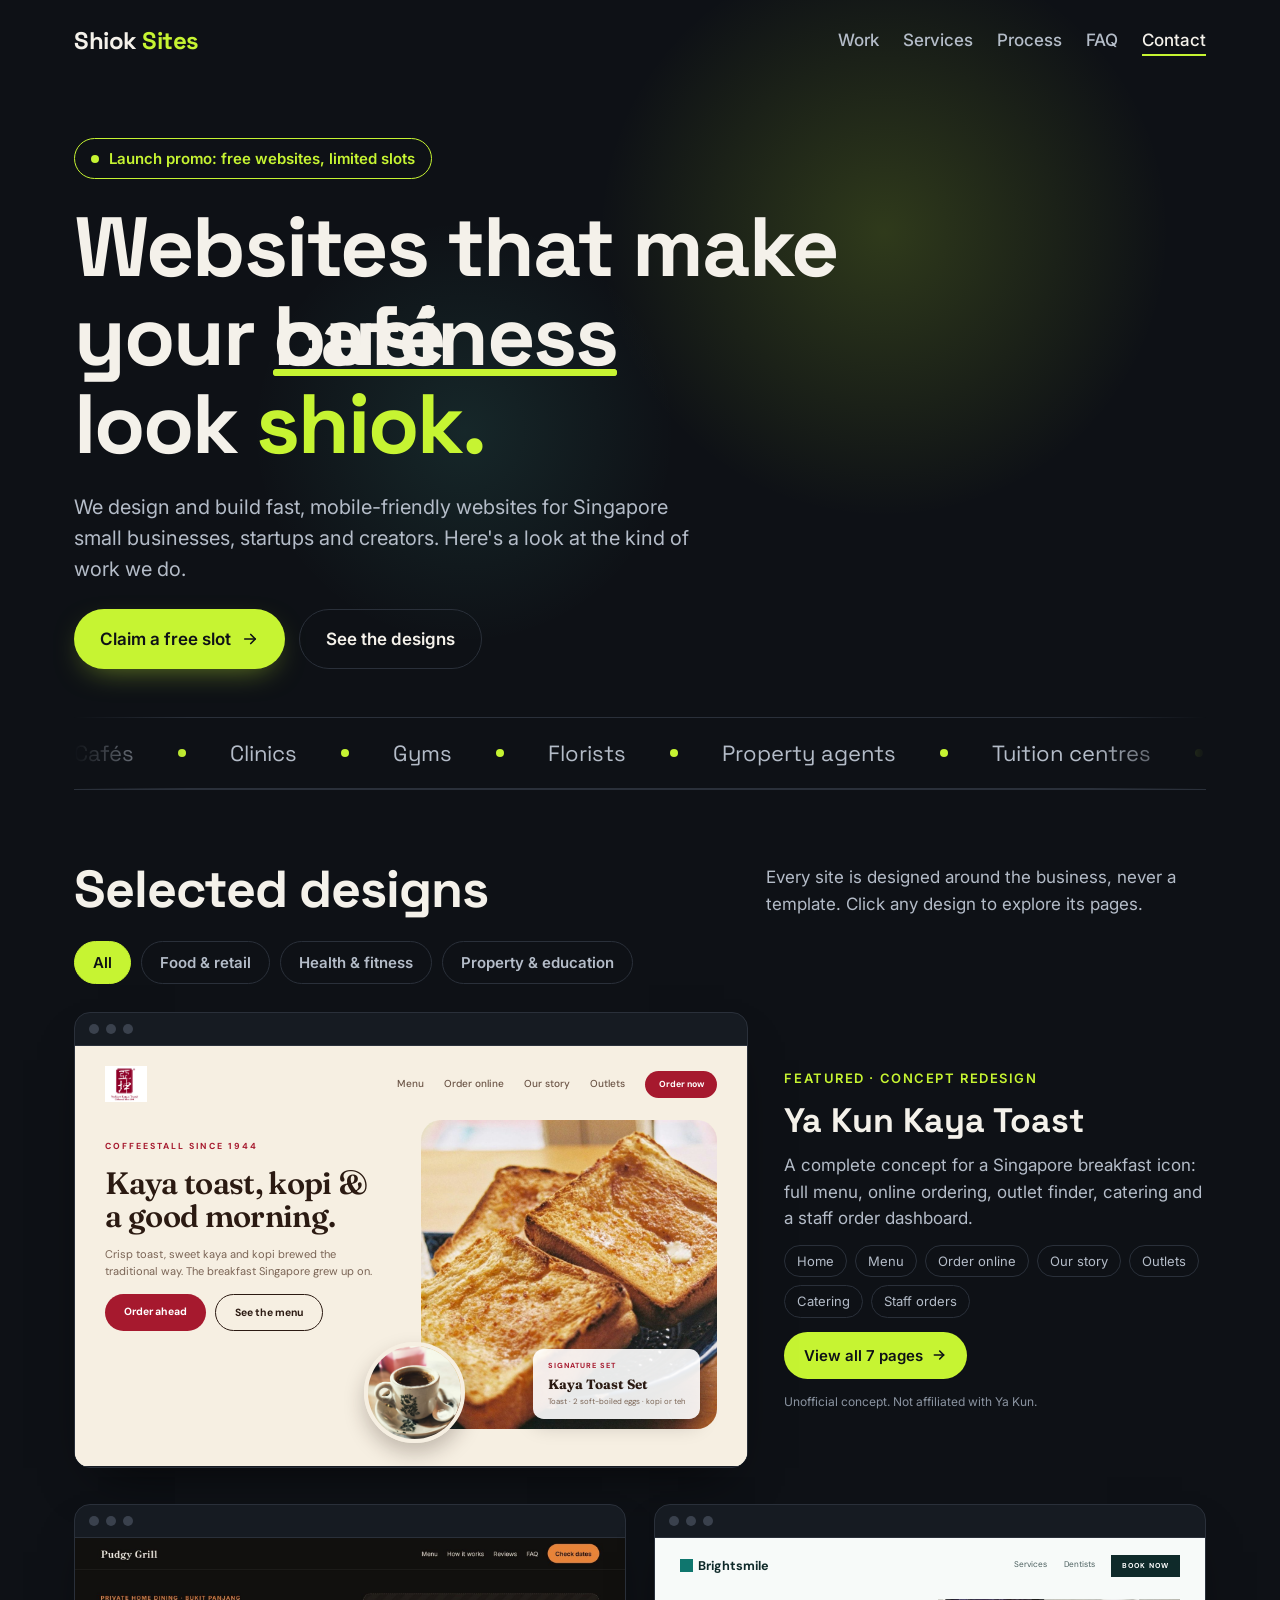
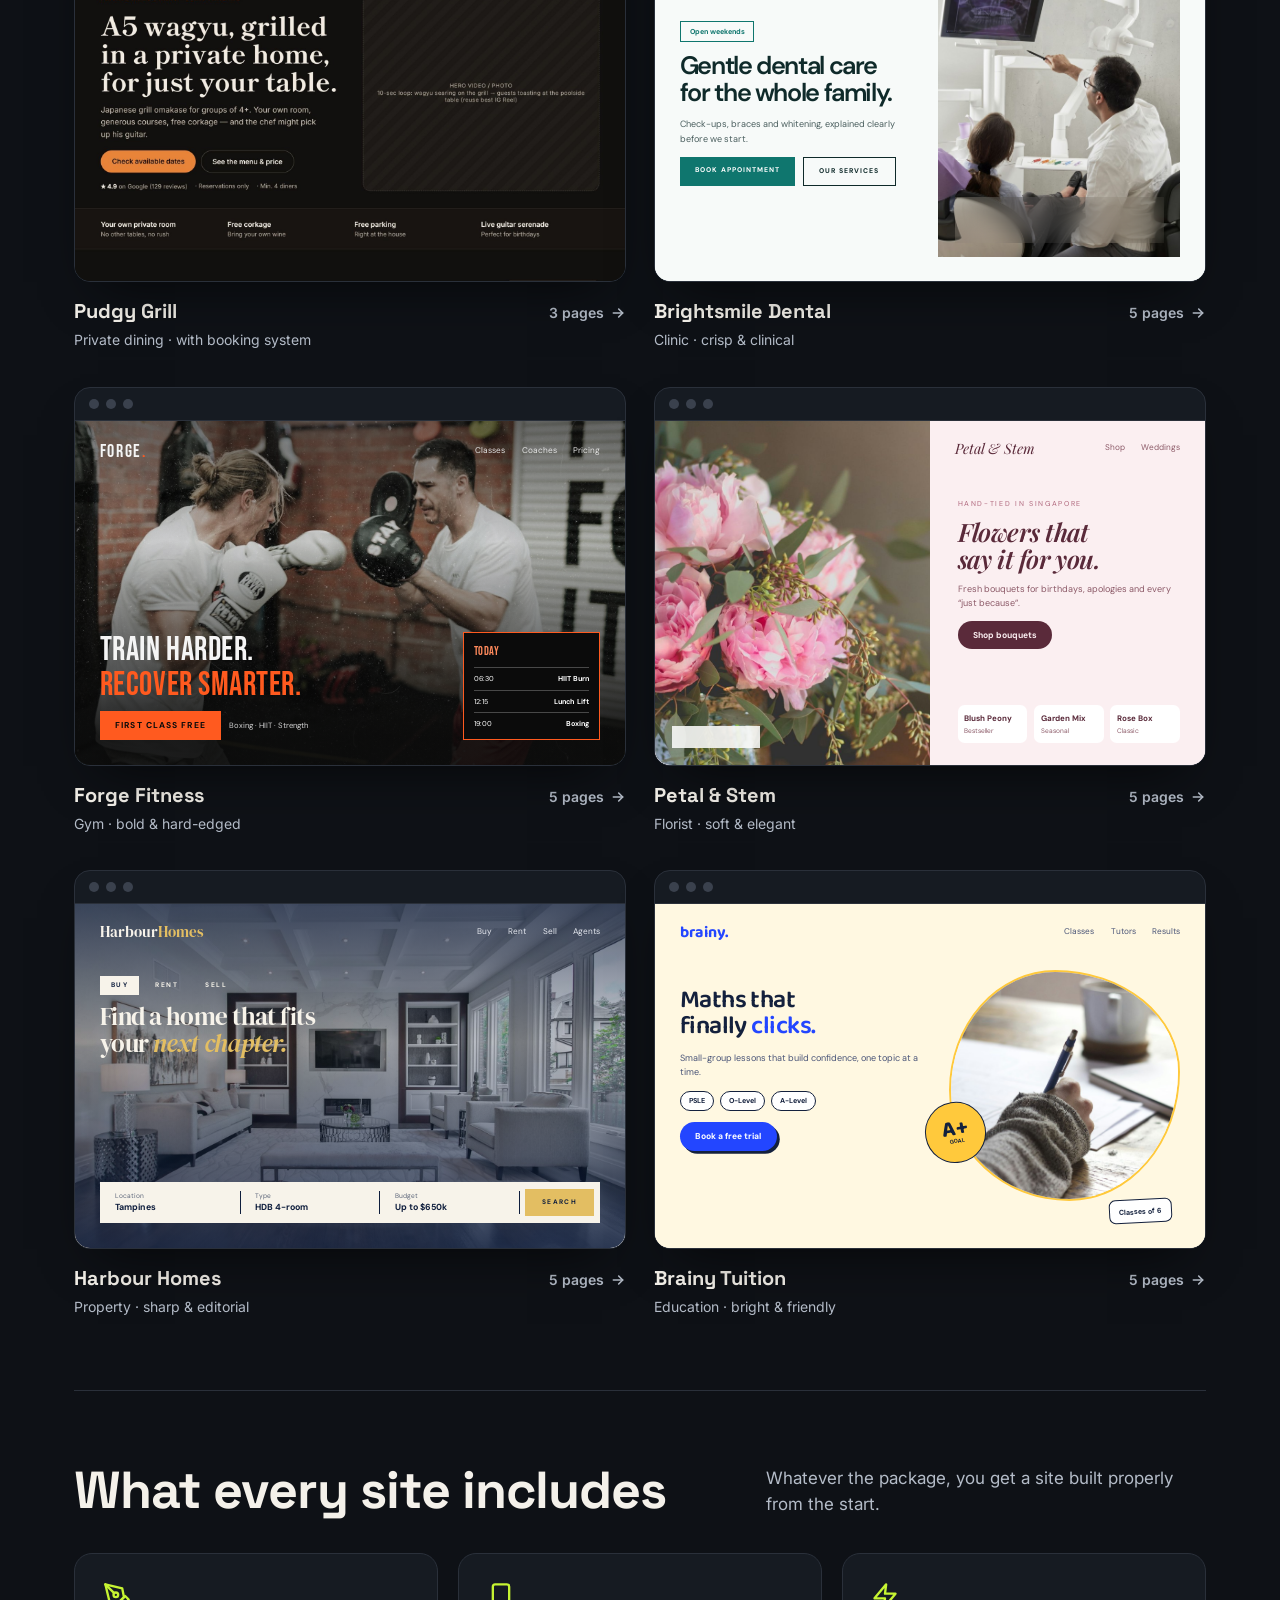
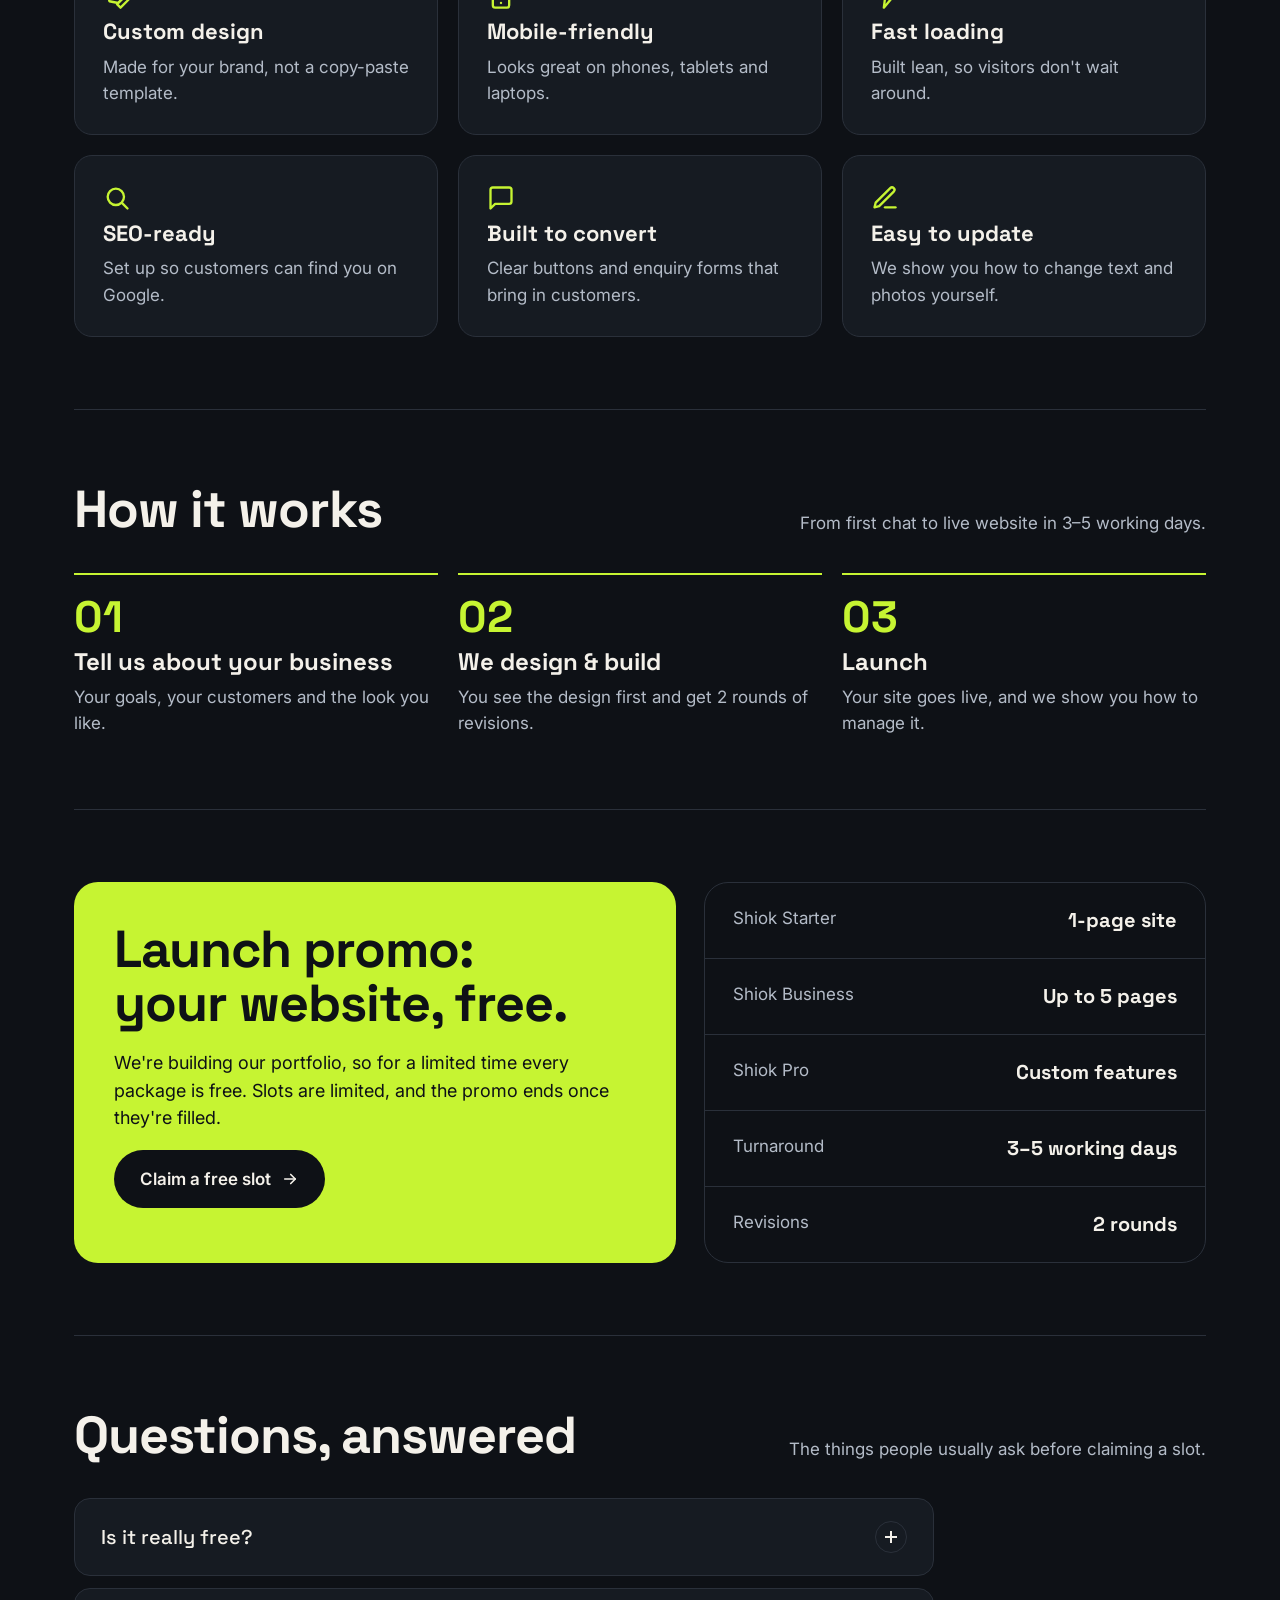
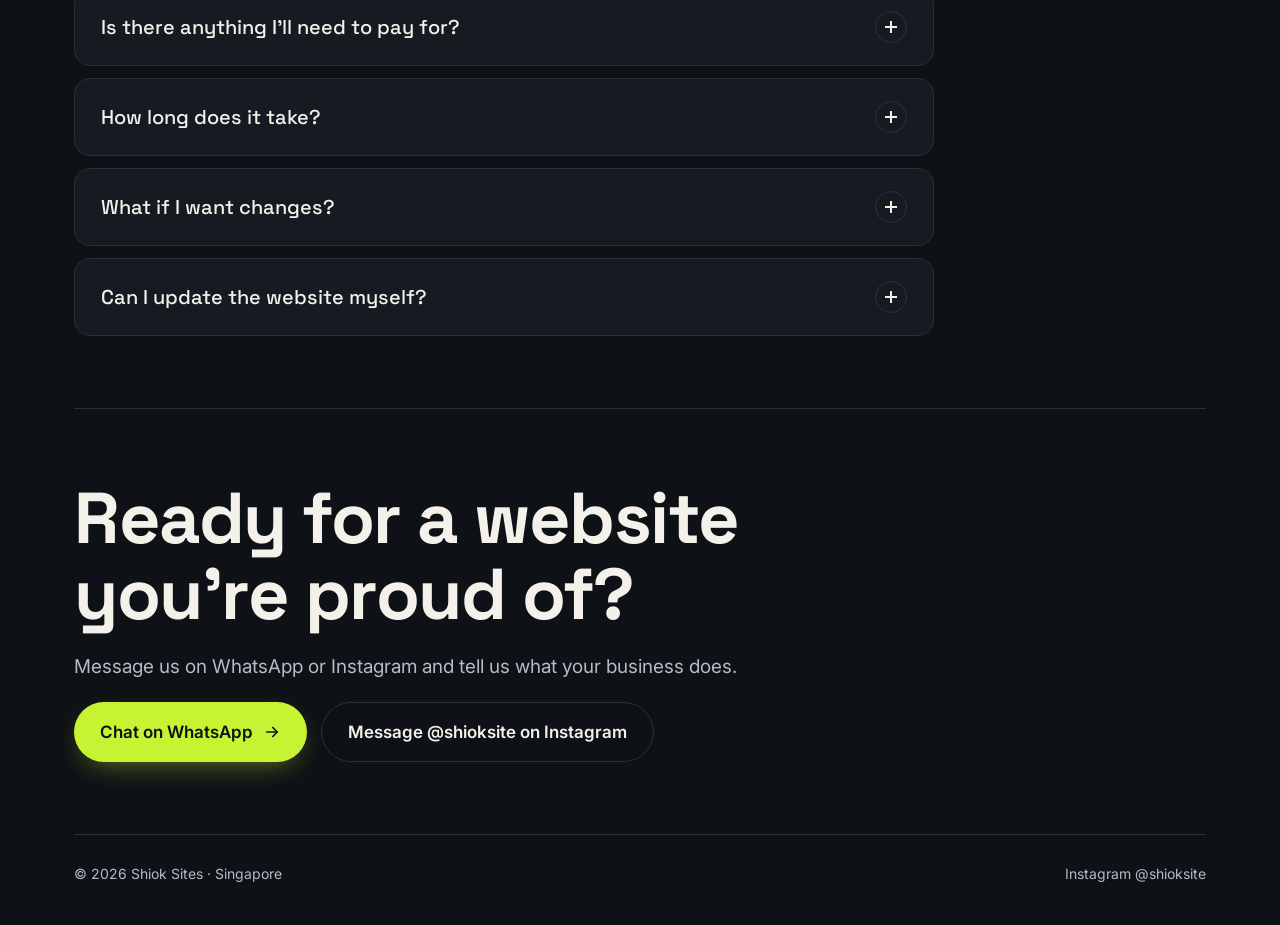
==== commit edeec667: "Add files via upload" ====
--- a/website-v2/index.html
+++ b/website-v2/index.html
@@ -664,6 +664,103 @@
 @media (prefers-reduced-motion: reduce){.vscreen > *{animation:none}}
 
 
+/* ===== full sites ===== */
+.t-dental{--alt:#EAF4F1;--dk:#0F2A2A;--dt:#D6E6E2}
+.t-gym{--alt:#141414;--dk:#000000;--dt:#A3A3A3}
+.t-florist{--alt:#F7E1E6;--dk:#5A2A3A;--dt:#F2D3DA}
+.t-realty{--alt:#EDE6D8;--dk:#0F1E3D;--dt:#C9D1E3}
+.t-tuition{--alt:#FFEFC0;--dk:#14213D;--dt:#C9D1EA}
+.ip > .pg-home{flex:none}
+.ysec.g-alt{background:var(--alt)}
+.g-strip{display:grid;grid-template-columns:repeat(4,minmax(0,1fr));border-top:.15cqw solid var(--ln);border-bottom:.15cqw solid var(--ln);background:var(--cd)}
+.g-strip div{padding:2.4cqw 3cqw;display:flex;flex-direction:column;gap:.4cqw;border-left:.15cqw solid var(--ln)}
+.g-strip div:first-child{border-left:0}
+.g-strip b{font-family:var(--fd);font-size:2cqw}
+.t-gym .g-strip b{font-weight:400;font-size:2.6cqw;letter-spacing:.1cqw}
+.g-strip span{font-size:1.3cqw;color:var(--mu)}
+.g-cards{padding:0 !important}
+.ysec .igrid3.plain{padding:0}
+.icard[data-go]{cursor:pointer}
+.g-feats{display:grid;grid-template-columns:repeat(3,minmax(0,1fr));gap:1.8cqw}
+.g-feats.c4{grid-template-columns:repeat(4,minmax(0,1fr))}
+.g-feats div{background:var(--cd);border:.15cqw solid var(--ln);border-radius:1.8cqw;padding:2.4cqw;display:flex;flex-direction:column;gap:.8cqw}
+.g-feats b{font-family:var(--fd);font-size:2.2cqw;color:var(--ac)}
+.t-gym .g-feats b{font-weight:400}
+.g-feats strong{font-size:1.8cqw}
+.g-feats span{font-size:1.35cqw;color:var(--mu);line-height:1.5}
+.g-quotes{display:grid;grid-template-columns:repeat(3,minmax(0,1fr));gap:1.8cqw}
+.g-quotes div{background:var(--cd);border:.15cqw solid var(--ln);border-radius:1.8cqw;padding:2.6cqw;display:flex;flex-direction:column;gap:1cqw}
+.g-stars{color:var(--ac);letter-spacing:.3cqw;font-size:1.5cqw}
+.t-realty .g-stars{color:#D4A847}
+.g-quotes p{font-size:1.6cqw !important;color:var(--fg) !important;line-height:1.5}
+.g-quotes b{font-size:1.45cqw}
+.g-quotes small{font-size:1.2cqw;color:var(--mu)}
+.g-cta{margin:0 4.5cqw 4.5cqw;padding:3.4cqw 4cqw;border-radius:2.4cqw;background:var(--ac);color:var(--ai);display:flex;justify-content:space-between;align-items:center;gap:3cqw}
+.g-cta h3{color:var(--ai) !important;font-size:3.6cqw !important}
+.g-cta p{color:var(--ai) !important;opacity:.85;margin-top:.8cqw !important}
+.g-cta .ibtn{background:var(--ai);color:var(--ac);align-self:center}
+.t-realty .g-cta .ibtn{background:#D4A847;color:#0F1E3D}
+.g-team{display:grid;grid-template-columns:repeat(4,minmax(0,1fr));gap:1.8cqw}
+.g-team div{background:var(--cd);border:.15cqw solid var(--ln);border-radius:1.8cqw;padding:2.6cqw;display:flex;flex-direction:column;gap:.6cqw;align-items:flex-start}
+.g-av{width:8cqw;height:8cqw;border-radius:50%;background:var(--ac);color:var(--ai);display:flex !important;align-items:center;justify-content:center;font-family:var(--fd);font-size:2.8cqw;font-weight:700;margin-bottom:1cqw}
+.g-team b{font-size:1.8cqw}
+.g-team div > span:not(.g-av){font-size:1.35cqw;color:var(--ac);font-weight:700}
+.g-team small{font-size:1.25cqw;color:var(--mu)}
+.g-note{font-size:1.15cqw;color:var(--mu);text-align:center}
+.g-side{display:flex;flex-direction:column;gap:1.6cqw}
+.g-side > b{font-size:1.8cqw}
+.islots.wrap{flex-wrap:wrap}
+.islots.wrap span{flex:0 0 calc(25% - 1cqw)}
+.g-table{display:flex;flex-direction:column;border:.15cqw solid var(--ln);border-radius:1.8cqw;overflow:hidden;background:var(--cd)}
+.g-table div{display:grid;grid-template-columns:1.2fr 1fr auto;gap:2cqw;padding:1.8cqw 2.4cqw;border-top:.15cqw solid var(--ln);font-size:1.5cqw;align-items:center}
+.g-table div:first-child{border-top:0}
+.g-table span:nth-child(2){color:var(--mu);font-size:1.35cqw}
+.g-table b{font-size:1.6cqw;color:var(--fg)}
+.g-tt{margin-top:0}
+.itt.g-tt div{grid-template-columns:10cqw repeat(4,minmax(0,1fr))}
+.g-prod{display:grid;grid-template-columns:minmax(0,1.1fr) minmax(0,1fr);gap:4cqw;padding:4.5cqw}
+.g-pimgs{display:flex;flex-direction:column;gap:1.2cqw}
+.g-pimgs > img{width:100%;aspect-ratio:1/1;object-fit:cover;border-radius:2cqw}
+.g-pimgs div{display:grid;grid-template-columns:repeat(3,minmax(0,1fr));gap:1.2cqw}
+.g-pimgs div img{width:100%;aspect-ratio:1/1;object-fit:cover;border-radius:1.2cqw}
+.g-pinfo{display:flex;flex-direction:column;gap:1.6cqw}
+.g-price{font-size:3cqw;font-family:var(--fd)}
+.g-lbl{font-size:1.2cqw;font-weight:700;color:var(--mu);text-transform:uppercase;letter-spacing:.15cqw}
+.g-filter{display:grid;grid-template-columns:22cqw 1fr;gap:2.4cqw;padding:0 4.5cqw 4.5cqw;align-items:start}
+.g-fside{background:var(--cd);border:.15cqw solid var(--ln);border-radius:1.8cqw;padding:2.2cqw;display:flex;flex-direction:column;gap:1.4cqw}
+.g-fside > b{font-size:1.8cqw}
+.g-filter .igrid2{display:grid;grid-template-columns:repeat(2,minmax(0,1fr));gap:1.8cqw}
+.g-stack{display:flex;flex-direction:column;gap:1.8cqw}
+.g-big{font-family:var(--fd);font-size:3.2cqw;color:var(--fg)}
+.idetail .g-table{margin-top:1cqw}
+.idetail p{margin-top:.6cqw}
+.g-foot{margin-top:auto;background:var(--dk);color:var(--dt);padding:4.5cqw 4.5cqw 2.4cqw;display:flex;flex-direction:column;gap:3cqw}
+.g-ftop{display:grid;grid-template-columns:1.8fr 1fr 1fr 1fr;gap:2.4cqw}
+.g-ftop > div{display:flex;flex-direction:column;gap:1cqw;font-size:1.35cqw}
+.g-ftop b{color:#fff;font-size:1.5cqw;margin-bottom:.4cqw}
+.g-fname{font-family:var(--fd);font-size:3cqw;color:#fff;font-weight:700}
+.t-florist .g-fname{font-style:italic;font-weight:600}
+.t-gym .g-fname{font-weight:400;letter-spacing:.2cqw;font-size:3.6cqw}
+.t-gym .g-ftop b{color:#FF5A1F}
+.g-fbrand p{font-size:1.3cqw;line-height:1.5;color:var(--dt);margin:0;opacity:.85}
+.g-fbot{display:flex;justify-content:space-between;font-size:1.15cqw;border-top:.15cqw solid rgba(255,255,255,.15);padding-top:2cqw;opacity:.8}
+.t-gym .ip{background:#0B0B0B}
+.t-gym .icard,.t-gym .g-feats div,.t-gym .g-quotes div,.t-gym .g-team div,.t-gym .g-table,.t-gym .iformc,.t-gym .g-strip{background:#171717}
+.t-gym .ifield div{background:#0B0B0B;color:#F5F5F5}
+.t-gym .ihead h3,.t-gym .ysec h3,.t-gym .itext h3{font-size:5.4cqw}
+.tportal .ys-side{background:#14213D}
+.tportal{background:#FFF8E1}
+.g-bars{background:#fff;border:.15cqw solid #F0E3B8;border-radius:1.6cqw;padding:2.2cqw;display:flex;flex-direction:column;gap:1.2cqw}
+.g-bars > b{font-size:1.7cqw}
+.g-bars div{display:grid;grid-template-columns:18cqw 1fr 5cqw;gap:1.4cqw;align-items:center;font-size:1.35cqw}
+.g-bars i{height:1.2cqw;border-radius:999px;background:#F0E3B8;overflow:hidden}
+.g-bars em{display:block;height:100%;background:#2346FF;border-radius:999px}
+.g-bars small{text-align:right;font-weight:700}
+.tportal .ys-kpi b.hot{color:#2346FF}
+.tportal .ys-top .ibtn{border-color:#14213D;color:#14213D}
+.tportal .ys-side .on{background:#2346FF}
+/* ===== end full sites ===== */
+
 /* sharp styles: dental, realty, gym */
 .t-dental *,.t-realty *,.t-gym *{border-radius:0 !important}
 .t-dental .mbtn,.t-dental .ibtn,.t-dental .isvc em,.t-dental .islots span{text-transform:uppercase;letter-spacing:.18cqw;font-size:1.25cqw}
@@ -807,28 +904,117 @@
 </figure>
 <figure data-cat="health" data-site="dental">
 <div class="browser"><div class="bar"><b></b><b></b><b></b></div><div class="screen t-dental" data-preview></div></div>
-<figcaption><div><strong>Brightsmile Dental</strong><small>Clinic · crisp &amp; clinical</small></div><span class="view">3 pages <svg width="16" height="16" viewBox="0 0 24 24" fill="none" stroke="currentColor" stroke-width="2.4" stroke-linecap="round" stroke-linejoin="round" aria-hidden="true"><path d="M5 12h14"></path><path d="M13 6l6 6-6 6"></path></svg></span></figcaption>
+<figcaption><div><strong>Brightsmile Dental</strong><small>Clinic · crisp &amp; clinical</small></div><span class="view">5 pages <svg width="16" height="16" viewBox="0 0 24 24" fill="none" stroke="currentColor" stroke-width="2.4" stroke-linecap="round" stroke-linejoin="round" aria-hidden="true"><path d="M5 12h14"></path><path d="M13 6l6 6-6 6"></path></svg></span></figcaption>
 </figure>
 <figure data-cat="health" data-site="gym">
 <div class="browser"><div class="bar"><b></b><b></b><b></b></div><div class="screen t-gym" data-preview></div></div>
-<figcaption><div><strong>Forge Fitness</strong><small>Gym · bold &amp; hard-edged</small></div><span class="view">3 pages <svg width="16" height="16" viewBox="0 0 24 24" fill="none" stroke="currentColor" stroke-width="2.4" stroke-linecap="round" stroke-linejoin="round" aria-hidden="true"><path d="M5 12h14"></path><path d="M13 6l6 6-6 6"></path></svg></span></figcaption>
+<figcaption><div><strong>Forge Fitness</strong><small>Gym · bold &amp; hard-edged</small></div><span class="view">5 pages <svg width="16" height="16" viewBox="0 0 24 24" fill="none" stroke="currentColor" stroke-width="2.4" stroke-linecap="round" stroke-linejoin="round" aria-hidden="true"><path d="M5 12h14"></path><path d="M13 6l6 6-6 6"></path></svg></span></figcaption>
 </figure>
 <figure data-cat="food" data-site="florist">
 <div class="browser"><div class="bar"><b></b><b></b><b></b></div><div class="screen t-florist" data-preview></div></div>
-<figcaption><div><strong>Petal &amp; Stem</strong><small>Florist · soft &amp; elegant</small></div><span class="view">3 pages <svg width="16" height="16" viewBox="0 0 24 24" fill="none" stroke="currentColor" stroke-width="2.4" stroke-linecap="round" stroke-linejoin="round" aria-hidden="true"><path d="M5 12h14"></path><path d="M13 6l6 6-6 6"></path></svg></span></figcaption>
+<figcaption><div><strong>Petal &amp; Stem</strong><small>Florist · soft &amp; elegant</small></div><span class="view">5 pages <svg width="16" height="16" viewBox="0 0 24 24" fill="none" stroke="currentColor" stroke-width="2.4" stroke-linecap="round" stroke-linejoin="round" aria-hidden="true"><path d="M5 12h14"></path><path d="M13 6l6 6-6 6"></path></svg></span></figcaption>
 </figure>
 <figure data-cat="services" data-site="realty">
 <div class="browser"><div class="bar"><b></b><b></b><b></b></div><div class="screen t-realty" data-preview></div></div>
-<figcaption><div><strong>Harbour Homes</strong><small>Property · sharp &amp; editorial</small></div><span class="view">3 pages <svg width="16" height="16" viewBox="0 0 24 24" fill="none" stroke="currentColor" stroke-width="2.4" stroke-linecap="round" stroke-linejoin="round" aria-hidden="true"><path d="M5 12h14"></path><path d="M13 6l6 6-6 6"></path></svg></span></figcaption>
+<figcaption><div><strong>Harbour Homes</strong><small>Property · sharp &amp; editorial</small></div><span class="view">5 pages <svg width="16" height="16" viewBox="0 0 24 24" fill="none" stroke="currentColor" stroke-width="2.4" stroke-linecap="round" stroke-linejoin="round" aria-hidden="true"><path d="M5 12h14"></path><path d="M13 6l6 6-6 6"></path></svg></span></figcaption>
 </figure>
 <figure data-cat="services" data-site="tuition">
 <div class="browser"><div class="bar"><b></b><b></b><b></b></div><div class="screen t-tuition" data-preview></div></div>
-<figcaption><div><strong>Brainy Tuition</strong><small>Education · bright &amp; friendly</small></div><span class="view">3 pages <svg width="16" height="16" viewBox="0 0 24 24" fill="none" stroke="currentColor" stroke-width="2.4" stroke-linecap="round" stroke-linejoin="round" aria-hidden="true"><path d="M5 12h14"></path><path d="M13 6l6 6-6 6"></path></svg></span></figcaption>
+<figcaption><div><strong>Brainy Tuition</strong><small>Education · bright &amp; friendly</small></div><span class="view">5 pages <svg width="16" height="16" viewBox="0 0 24 24" fill="none" stroke="currentColor" stroke-width="2.4" stroke-linecap="round" stroke-linejoin="round" aria-hidden="true"><path d="M5 12h14"></path><path d="M13 6l6 6-6 6"></path></svg></span></figcaption>
 </figure>
     </div>
 <template data-site="pudgy" data-page="home" data-label="Home"><div class="pg-img"><img src="pudgy-home.jpg" alt="Pudgy Grill homepage"></div></template>
 <template data-site="pudgy" data-page="book" data-label="Book a date"><div class="pg-img"><img src="pudgy-book.jpg" alt="Pudgy Grill booking request page"></div></template>
 <template data-site="pudgy" data-page="admin" data-label="Owner admin"><div class="pg-img"><img src="pudgy-admin.jpg" alt="Pudgy Grill owner reservations dashboard"></div></template>
+<template data-site="dental" data-page="home" data-label="Home"><div class="ip"><div class="pg-home screenlike dental">
+            <div class="mnav"><span class="brand"><i></i>Brightsmile</span><div class="mlinks"><span data-go="services">Services</span><span data-go="team">Dentists</span><span class="mbtn" data-go="book">Book now</span></div></div>
+            <div class="copy">
+              <span class="pill">Open weekends</span>
+              <h3>Gentle dental care for the whole family.</h3>
+              <p>Check-ups, braces and whitening, explained clearly before we start.</p>
+              <div class="row"><span class="mbtn solid" data-go="book">Book appointment</span><span class="mbtn out" data-go="services">Our services</span></div>
+            </div>
+            <div class="photo">
+              <img class="ph" src="dental.jpg" alt="" loading="lazy">
+              <div class="book glass"><div><span>Next available</span><b>Tue, 10:30am</b></div><div class="slot"><span>10:30</span><span>11:15</span><span>2:00</span></div></div>
+            </div></div><div class="g-strip"><div><b>Weekend slots</b><span>Open 7 days a week</span></div><div><b>Clear prices</b><span>Know the cost before we start</span></div><div><b>Family friendly</b><span>Kids from age 3</span></div><div><b>CHAS &amp; Medisave</b><span>Ask us what applies</span></div></div><div class="ysec"><div class="ysh"><div><span class="ieb">Services</span><h3>Everything your smile needs</h3></div><span class="ylink" data-go="services">All services <svg width="1em" height="1em" viewBox="0 0 24 24" fill="none" stroke="currentColor" stroke-width="2.4" stroke-linecap="round" stroke-linejoin="round" aria-hidden="true"><path d="M5 12h14"></path><path d="M13 6l6 6-6 6"></path></svg></span></div><div class="g-feats c3"><div><b>01</b><strong>Check-up &amp; clean</strong><span>Exam, scale and polish, with X-rays when needed.</span></div><div><b>02</b><strong>Fillings &amp; repairs</strong><span>Tooth-coloured fillings that blend in.</span></div><div><b>03</b><strong>Whitening</strong><span>In-clinic whitening in about an hour.</span></div><div><b>04</b><strong>Braces &amp; aligners</strong><span>Metal, ceramic or clear aligners.</span></div><div><b>05</b><strong>Kids dentistry</strong><span>Gentle first visits that build good habits.</span></div><div><b>06</b><strong>Wisdom teeth</strong><span>Assessment and removal, explained clearly.</span></div></div></div><div class="isplit"><div class="iimg"><img src="dental2.jpg" alt="" loading="lazy"></div><div class="itext"><span class="ieb">The clinic</span><h3>Calm, bright and spotless.</h3><p>Modern equipment, a quiet waiting area and dentists who explain every step before they start.</p><span class="ibtn solo" data-go="team">Meet our dentists</span></div></div><div class="ysec g-alt"><div class="ysh"><div><span class="ieb">How it works</span><h3>Your first visit</h3></div></div><div class="g-feats c3"><div><b>01</b><strong>Book online</strong><span>Pick a time that suits you, even weekends.</span></div><div><b>02</b><strong>Check-up &amp; plan</strong><span>We examine, explain and give you a clear quote.</span></div><div><b>03</b><strong>Treatment</strong><span>Only what you need, at your pace.</span></div></div></div><div class="ysec"><div class="ysh"><div><span class="ieb">Patients say</span><h3>Gentle, every time</h3></div></div><div class="g-quotes"><div><span class="g-stars">★★★★★</span><p>“I used to dread the dentist. They explained everything and it didn’t hurt at all.”</p><b>Priya</b><small>Check-up &amp; clean</small></div><div><span class="g-stars">★★★★★</span><p>“Booked a Sunday slot online in two minutes. Super convenient.”</p><b>Marcus</b><small>Whitening</small></div><div><span class="g-stars">★★★★★</span><p>“My kids actually look forward to their visits now.”</p><b>Hui Min</b><small>Kids dentistry</small></div></div></div><div class="ysec"><div class="ysh"><div><span class="ieb">Good to know</span><h3>Questions, answered</h3></div></div><div class="yfaq"><div class="open"><b>Do you take walk-ins?</b><i>−</i><p>We keep a few same-day slots, but booking online guarantees your time.</p></div><div><b>Can I use Medisave or CHAS?</b><i>+</i></div><div><b>How long does a check-up take?</b><i>+</i></div><div><b>Do you treat children?</b><i>+</i></div></div></div><div class="g-cta"><div><h3>Ready for a brighter smile?</h3><p>Weekend and evening slots available.</p></div><span class="ibtn solo" data-go="book">Book an appointment</span></div><div class="g-foot"><div class="g-ftop"><div class="g-fbrand"><span class="g-fname">Brightsmile Dental</span><p>Gentle, modern dental care for the whole family in Tampines.</p></div><div><b>Clinic</b><span data-go="services">Services</span><span data-go="team">Our dentists</span><span data-go="prices">Prices</span></div><div><b>Visit</b><span data-go="book">Book online</span><span>Tampines Central</span><span>Mon–Sun · 9am–8pm</span></div><div><b>Contact</b><span>WhatsApp us</span><span>hello@brightsmile.sg</span><span>Instagram</span></div></div><div class="g-fbot"><span>© Brightsmile Dental (sample design)</span><span>Privacy · Terms</span></div></div></div></template>
+<template data-site="dental" data-page="services" data-label="Services"><div class="ip"><div class="inav"><span class="ibrand" data-go="home"><i class="dot"></i>Brightsmile</span><div class="ilinks"><span data-go="services" class="on">Services</span><span data-go="team">Our dentists</span><span data-go="prices">Prices</span><span class="ibtn" data-go="book">Book now</span></div></div><div class="yhead"><span class="ieb">Services</span><h3>Care for every smile.</h3><p>Clear prices, gentle dentists and weekend appointments for the whole family.</p><div class="itabs"><span class="on">All</span><span>General</span><span>Cosmetic</span><span>Orthodontics</span><span>Kids</span></div></div><div class="ysec" style="padding-top:0"><div class="g-feats c3"><div><b>01</b><strong>Check-up &amp; clean</strong><span>Exam, scale and polish. About 45 minutes.</span></div><div><b>02</b><strong>Fillings</strong><span>Tooth-coloured composite fillings.</span></div><div><b>03</b><strong>Root canal</strong><span>Saves the tooth, done in 1–2 visits.</span></div><div><b>04</b><strong>Whitening</strong><span>In-clinic or take-home kits.</span></div><div><b>05</b><strong>Braces</strong><span>Metal and ceramic options.</span></div><div><b>06</b><strong>Clear aligners</strong><span>Nearly invisible, removable trays.</span></div><div><b>07</b><strong>Crowns &amp; bridges</strong><span>Restore strength and shape.</span></div><div><b>08</b><strong>Wisdom teeth</strong><span>Assessment, X-ray and removal.</span></div><div><b>09</b><strong>Kids dentistry</strong><span>Fluoride, sealants and gentle first visits.</span></div></div></div><div class="isplit"><div class="iimg"><img src="dental2.jpg" alt="" loading="lazy"></div><div class="itext"><span class="ieb">Technology</span><h3>Digital X-rays and 3D scans.</h3><p>Lower radiation, faster results, and you can see exactly what we see on screen.</p></div></div><div class="g-cta"><div><h3>Not sure what you need?</h3></div><span class="ibtn solo" data-go="book">Book a check-up</span></div><div class="g-foot"><div class="g-ftop"><div class="g-fbrand"><span class="g-fname">Brightsmile Dental</span><p>Gentle, modern dental care for the whole family in Tampines.</p></div><div><b>Clinic</b><span data-go="services">Services</span><span data-go="team">Our dentists</span><span data-go="prices">Prices</span></div><div><b>Visit</b><span data-go="book">Book online</span><span>Tampines Central</span><span>Mon–Sun · 9am–8pm</span></div><div><b>Contact</b><span>WhatsApp us</span><span>hello@brightsmile.sg</span><span>Instagram</span></div></div><div class="g-fbot"><span>© Brightsmile Dental (sample design)</span><span>Privacy · Terms</span></div></div></div></template>
+<template data-site="dental" data-page="team" data-label="Our dentists"><div class="ip"><div class="inav"><span class="ibrand" data-go="home"><i class="dot"></i>Brightsmile</span><div class="ilinks"><span data-go="services">Services</span><span data-go="team" class="on">Our dentists</span><span data-go="prices">Prices</span><span class="ibtn" data-go="book">Book now</span></div></div><div class="yhead"><span class="ieb">Our dentists</span><h3>Friendly faces, steady hands.</h3><p>Every dentist on our team is registered with the Singapore Dental Council.</p></div><div class="ysec" style="padding-top:0"><div class="g-team"><div><span class="g-av">ST</span><b>Dr Sarah Tan</b><span>Principal dentist</span><small>General &amp; cosmetic</small></div><div><span class="g-av">DK</span><b>Dr Daniel Koh</b><span>Orthodontist</span><small>Braces &amp; aligners</small></div><div><span class="g-av">AR</span><b>Dr Aisha Rahman</b><span>Dentist</span><small>Kids &amp; family</small></div><div><span class="g-av">WJ</span><b>Dr Wei Jie Lim</b><span>Dentist</span><small>Root canal &amp; implants</small></div></div></div><div class="isplit"><div class="itext"><span class="ieb">Our approach</span><h3>We explain first, then treat.</h3><p>No surprise bills and no pressure. You get a clear plan and price before anything starts.</p><span class="ibtn solo" data-go="book">Book with us</span></div><div class="iimg"><img src="dental.jpg" alt="" loading="lazy"></div></div><div class="g-foot"><div class="g-ftop"><div class="g-fbrand"><span class="g-fname">Brightsmile Dental</span><p>Gentle, modern dental care for the whole family in Tampines.</p></div><div><b>Clinic</b><span data-go="services">Services</span><span data-go="team">Our dentists</span><span data-go="prices">Prices</span></div><div><b>Visit</b><span data-go="book">Book online</span><span>Tampines Central</span><span>Mon–Sun · 9am–8pm</span></div><div><b>Contact</b><span>WhatsApp us</span><span>hello@brightsmile.sg</span><span>Instagram</span></div></div><div class="g-fbot"><span>© Brightsmile Dental (sample design)</span><span>Privacy · Terms</span></div></div></div></template>
+<template data-site="dental" data-page="prices" data-label="Prices"><div class="ip"><div class="inav"><span class="ibrand" data-go="home"><i class="dot"></i>Brightsmile</span><div class="ilinks"><span data-go="services">Services</span><span data-go="team">Our dentists</span><span data-go="prices" class="on">Prices</span><span class="ibtn" data-go="book">Book now</span></div></div><div class="yhead"><span class="ieb">Prices</span><h3>Clear prices, no surprises.</h3><p>Final cost depends on your check-up. We always confirm before treatment.</p></div><div class="ysec" style="padding-top:0"><div class="g-table"><div><span>Check-up &amp; clean</span><span>Exam, scale &amp; polish</span><b>From $60</b></div><div><span>Digital X-ray</span><span>Per image</span><b>From $25</b></div><div><span>Filling</span><span>Tooth-coloured</span><b>From $90</b></div><div><span>Root canal</span><span>Front tooth</span><b>From $600</b></div><div><span>Whitening</span><span>In-clinic</span><b>From $380</b></div><div><span>Clear aligners</span><span>Full treatment</span><b>From $4,200</b></div><div><span>Kids check-up</span><span>Under 12</span><b>From $45</b></div></div></div><div class="g-cta"><div><h3>Questions about cost?</h3><p>We reply within the hour during opening times.</p></div><span class="ibtn solo" data-go="book">WhatsApp us</span></div><div class="g-foot"><div class="g-ftop"><div class="g-fbrand"><span class="g-fname">Brightsmile Dental</span><p>Gentle, modern dental care for the whole family in Tampines.</p></div><div><b>Clinic</b><span data-go="services">Services</span><span data-go="team">Our dentists</span><span data-go="prices">Prices</span></div><div><b>Visit</b><span data-go="book">Book online</span><span>Tampines Central</span><span>Mon–Sun · 9am–8pm</span></div><div><b>Contact</b><span>WhatsApp us</span><span>hello@brightsmile.sg</span><span>Instagram</span></div></div><div class="g-fbot"><span>© Brightsmile Dental (sample design)</span><span>Privacy · Terms</span></div></div></div></template>
+<template data-site="dental" data-page="book" data-label="Book"><div class="ip"><div class="inav"><span class="ibrand" data-go="home"><i class="dot"></i>Brightsmile</span><div class="ilinks"><span data-go="services">Services</span><span data-go="team">Our dentists</span><span data-go="prices">Prices</span><span class="ibtn" data-go="book">Book now</span></div></div><div class="yhead"><span class="ieb">Book</span><h3>Book an appointment</h3><p>Choose a treatment and time. You’ll get a WhatsApp confirmation.</p></div><div class="isplit" style="padding-top:0;align-items:start"><div class="iformc"><h3>Your appointment</h3><div class="ifield"><span>Treatment</span><div>Check-up &amp; clean</div></div><div class="ifield"><span>Dentist</span><div>Any available</div></div><div class="ifield"><span>Date</span><div>Tue, 18 Nov</div></div><div class="ifield"><span>Name</span><div>Your name</div></div><div class="ifield"><span>Mobile</span><div>+65 •••• ••••</div></div><span class="ibtn solo wide">Confirm booking</span><small class="g-note">Free cancellation up to 24 hours before.</small></div><div class="g-side"><b>Available times</b><div class="islots wrap"><span>9:00</span><span class="on">10:30</span><span>11:15</span><span>2:00</span><span>3:30</span><span>4:30</span><span>6:00</span><span>7:15</span></div><div class="iimg"><img src="dental2.jpg" alt=""></div></div></div><div class="g-foot"><div class="g-ftop"><div class="g-fbrand"><span class="g-fname">Brightsmile Dental</span><p>Gentle, modern dental care for the whole family in Tampines.</p></div><div><b>Clinic</b><span data-go="services">Services</span><span data-go="team">Our dentists</span><span data-go="prices">Prices</span></div><div><b>Visit</b><span data-go="book">Book online</span><span>Tampines Central</span><span>Mon–Sun · 9am–8pm</span></div><div><b>Contact</b><span>WhatsApp us</span><span>hello@brightsmile.sg</span><span>Instagram</span></div></div><div class="g-fbot"><span>© Brightsmile Dental (sample design)</span><span>Privacy · Terms</span></div></div></div></template>
+<template data-site="gym" data-page="home" data-label="Home"><div class="ip"><div class="pg-home screenlike gym">
+            <img class="ph" src="gym.jpg" alt="" loading="lazy">
+            <div class="layer"></div>
+            <div class="mnav"><span class="brand">FORGE<span>.</span></span><div class="mlinks"><span data-go="classes">Classes</span><span data-go="coaches">Coaches</span><span data-go="pricing">Pricing</span></div></div>
+            <div class="copy">
+              <h3>Train harder.<br><span>Recover smarter.</span></h3>
+              <div class="row"><span class="mbtn solid" data-go="join">FIRST CLASS FREE</span><small>Boxing · HIIT · Strength</small></div>
+            </div>
+            <div class="sched glass">
+              <em>TODAY</em>
+              <div><span>06:30</span><b>HIIT Burn</b></div>
+              <div><span>12:15</span><b>Lunch Lift</b></div>
+              <div><span>19:00</span><b>Boxing</b></div>
+            </div></div><div class="g-strip"><div><b>40+ classes</b><span>Every week</span></div><div><b>6am–10pm</b><span>Open daily</span></div><div><b>Small groups</b><span>Max 14 per class</span></div><div><b>First class free</b><span>No commitment</span></div></div><div class="ysec"><div class="ysh"><div><span class="ieb">Classes</span><h3>Find your fight</h3></div><span class="ylink" data-go="classes">Full timetable <svg width="1em" height="1em" viewBox="0 0 24 24" fill="none" stroke="currentColor" stroke-width="2.4" stroke-linecap="round" stroke-linejoin="round" aria-hidden="true"><path d="M5 12h14"></path><path d="M13 6l6 6-6 6"></path></svg></span></div><div class="igrid3 g-cards"><div class="icard"><img src="gym2.jpg" alt="" loading="lazy"><div class="icb"><b>HIIT Burn</b><span>45 min · All levels</span><em>Popular</em></div></div><div class="icard"><img src="gym.jpg" alt="" loading="lazy"><div class="icb"><b>Boxing</b><span>60 min · Beginner friendly</span></div></div><div class="icard"><img src="gym2.jpg" alt="" loading="lazy"><div class="icb"><b>Strength 101</b><span>50 min · Technique first</span></div></div></div></div><div class="isplit"><div class="iimg"><img src="gym.jpg" alt="" loading="lazy"></div><div class="itext"><span class="ieb">Coaching</span><h3>Coaches who actually coach.</h3><p>Every class is capped at 14 people, so your coach can correct your form and push you safely.</p><span class="ibtn solo" data-go="coaches">Meet the coaches</span></div></div><div class="ysec g-alt"><div class="ysh"><div><span class="ieb">Results</span><h3>Members say</h3></div></div><div class="g-quotes"><div><span class="g-stars">★★★★★</span><p>“Lost 6kg in 3 months and finally enjoy working out.”</p><b>Jun Hao</b><small>Member since 2025</small></div><div><span class="g-stars">★★★★★</span><p>“The boxing classes are the best stress relief after work.”</p><b>Clara</b><small>Boxing regular</small></div><div><span class="g-stars">★★★★★</span><p>“Coaches remember your name and your weak spots.”</p><b>Ravi</b><small>Strength 101</small></div></div></div><div class="ysec"><div class="ysh"><div><span class="ieb">Memberships</span><h3>Simple plans</h3></div><span class="ylink" data-go="pricing">Compare plans <svg width="1em" height="1em" viewBox="0 0 24 24" fill="none" stroke="currentColor" stroke-width="2.4" stroke-linecap="round" stroke-linejoin="round" aria-hidden="true"><path d="M5 12h14"></path><path d="M13 6l6 6-6 6"></path></svg></span></div><div class="g-feats c3"><div><b>01</b><strong>Starter · $89/mo</strong><span>8 classes a month plus open gym.</span></div><div><b>02</b><strong>Unlimited · $149/mo</strong><span>Unlimited classes and 1 PT session.</span></div><div><b>03</b><strong>Off-peak · $69/mo</strong><span>Classes before 5pm on weekdays.</span></div></div></div><div class="ysec"><div class="ysh"><div><span class="ieb">FAQ</span><h3>Before you come in</h3></div></div><div class="yfaq"><div class="open"><b>Do I need experience?</b><i>−</i><p>No. Every class has beginner options and coaches will guide you.</p></div><div><b>What should I bring?</b><i>+</i></div><div><b>Can I freeze my membership?</b><i>+</i></div><div><b>Is there parking?</b><i>+</i></div></div></div><div class="g-cta"><div><h3>Your first class is on us.</h3></div><span class="ibtn solo" data-go="join">Book a free class</span></div><div class="g-foot"><div class="g-ftop"><div class="g-fbrand"><span class="g-fname">FORGE.</span><p>Strength, HIIT and boxing in the heart of the city.</p></div><div><b>Train</b><span data-go="classes">Classes</span><span data-go="coaches">Coaches</span><span data-go="pricing">Pricing</span></div><div><b>Visit</b><span data-go="join">Join now</span><span>Mon–Sun · 6am–10pm</span><span>Near Tanjong Pagar MRT</span></div><div><b>Follow</b><span>Instagram</span><span>TikTok</span><span>YouTube</span></div></div><div class="g-fbot"><span>© Forge Fitness (sample design)</span><span>Privacy · Terms</span></div></div></div></template>
+<template data-site="gym" data-page="classes" data-label="Classes"><div class="ip"><div class="inav"><span class="ibrand" data-go="home">FORGE<i>.</i></span><div class="ilinks"><span data-go="classes" class="on">Classes</span><span data-go="coaches">Coaches</span><span data-go="pricing">Pricing</span><span class="ibtn" data-go="join">Join now</span></div></div><div class="yhead"><span class="ieb">Timetable</span><h3>This week at Forge</h3><p>Book up to 7 days ahead in the app. Classes fill fast after 6pm.</p><div class="itabs"><span class="on">All</span><span>HIIT</span><span>Strength</span><span>Boxing</span><span>Spin</span></div></div><div class="itt g-tt"><div class="h"><span></span><span>Mon</span><span>Tue</span><span>Wed</span><span>Thu</span></div><div><span>06:30</span><b>HIIT Burn</b><b>Strength 101</b><b>HIIT Burn</b><b>Boxing</b></div><div><span>07:30</span><b>Mobility</b><b>HIIT Burn</b><b>Spin</b><b>Strength 101</b></div><div><span>12:15</span><b>Lunch Lift</b><b>Core Blast</b><b>Lunch Lift</b><b>Core Blast</b></div><div><span>18:30</span><b>Boxing</b><b>Spin</b><b>Boxing</b><b>HIIT Burn</b></div><div><span>19:30</span><b>Strength 101</b><b>Boxing</b><b>Strength 101</b><b>Mobility</b></div><div><span>20:30</span><b>Mobility</b><b>HIIT Burn</b><b>Core Blast</b><b>Spin</b></div></div><div class="ysec g-alt"><div class="ysh"><div><span class="ieb">Class types</span><h3>What each class is like</h3></div></div><div class="g-feats c3"><div><b>01</b><strong>HIIT Burn</strong><span>Fast intervals, big sweat, 45 minutes.</span></div><div><b>02</b><strong>Strength 101</strong><span>Barbell basics with technique coaching.</span></div><div><b>03</b><strong>Boxing</strong><span>Pads, bags and footwork.</span></div><div><b>04</b><strong>Spin</strong><span>Rhythm rides under the lights.</span></div><div><b>05</b><strong>Core Blast</strong><span>30 minutes, all abs.</span></div><div><b>06</b><strong>Mobility</strong><span>Stretch, recover, move better.</span></div></div></div><div class="g-cta"><div><h3>First class is free.</h3></div><span class="ibtn solo" data-go="join">Book now</span></div><div class="g-foot"><div class="g-ftop"><div class="g-fbrand"><span class="g-fname">FORGE.</span><p>Strength, HIIT and boxing in the heart of the city.</p></div><div><b>Train</b><span data-go="classes">Classes</span><span data-go="coaches">Coaches</span><span data-go="pricing">Pricing</span></div><div><b>Visit</b><span data-go="join">Join now</span><span>Mon–Sun · 6am–10pm</span><span>Near Tanjong Pagar MRT</span></div><div><b>Follow</b><span>Instagram</span><span>TikTok</span><span>YouTube</span></div></div><div class="g-fbot"><span>© Forge Fitness (sample design)</span><span>Privacy · Terms</span></div></div></div></template>
+<template data-site="gym" data-page="coaches" data-label="Coaches"><div class="ip"><div class="inav"><span class="ibrand" data-go="home">FORGE<i>.</i></span><div class="ilinks"><span data-go="classes">Classes</span><span data-go="coaches" class="on">Coaches</span><span data-go="pricing">Pricing</span><span class="ibtn" data-go="join">Join now</span></div></div><div class="yhead"><span class="ieb">Coaches</span><h3>The people pushing you.</h3><p>Certified coaches with real-world experience, from competitive boxing to rehab.</p></div><div class="ysec" style="padding-top:0"><div class="g-team"><div><span class="g-av">ML</span><b>Marcus Lee</b><span>Head coach</span><small>Strength &amp; conditioning</small></div><div><span class="g-av">NY</span><b>Nadia Yusof</b><span>Boxing coach</span><small>Ex-amateur boxer</small></div><div><span class="g-av">KW</span><b>Ken Wong</b><span>HIIT coach</span><small>Metabolic training</small></div><div><span class="g-av">LT</span><b>Leila Tan</b><span>Mobility coach</span><small>Injury prevention</small></div></div></div><div class="isplit"><div class="itext"><span class="ieb">Personal training</span><h3>Want one-on-one?</h3><p>Book personal training sessions with any coach. Great for beginners and specific goals.</p><span class="ibtn solo" data-go="pricing">See pricing</span></div><div class="iimg"><img src="gym2.jpg" alt="" loading="lazy"></div></div><div class="g-foot"><div class="g-ftop"><div class="g-fbrand"><span class="g-fname">FORGE.</span><p>Strength, HIIT and boxing in the heart of the city.</p></div><div><b>Train</b><span data-go="classes">Classes</span><span data-go="coaches">Coaches</span><span data-go="pricing">Pricing</span></div><div><b>Visit</b><span data-go="join">Join now</span><span>Mon–Sun · 6am–10pm</span><span>Near Tanjong Pagar MRT</span></div><div><b>Follow</b><span>Instagram</span><span>TikTok</span><span>YouTube</span></div></div><div class="g-fbot"><span>© Forge Fitness (sample design)</span><span>Privacy · Terms</span></div></div></div></template>
+<template data-site="gym" data-page="pricing" data-label="Pricing"><div class="ip"><div class="inav"><span class="ibrand" data-go="home">FORGE<i>.</i></span><div class="ilinks"><span data-go="classes">Classes</span><span data-go="coaches">Coaches</span><span data-go="pricing" class="on">Pricing</span><span class="ibtn" data-go="join">Join now</span></div></div><div class="yhead"><span class="ieb">Memberships</span><h3>Pick your plan</h3><p>No joining fee this month. Cancel with 30 days’ notice.</p></div><div class="igrid3 plain"><div class="iplan"><span>Starter</span><b>$89</b><small>per month</small><ul><li>8 classes a month</li><li>Open gym access</li><li>App booking</li></ul><em data-go="join">Choose Starter</em></div><div class="iplan hot"><span>Unlimited</span><b>$149</b><small>per month</small><ul><li>Unlimited classes</li><li>Open gym access</li><li>1 PT session</li></ul><em data-go="join">Choose Unlimited</em></div><div class="iplan"><span>Off-peak</span><b>$69</b><small>per month</small><ul><li>Classes before 5pm</li><li>Open gym access</li><li>App booking</li></ul><em data-go="join">Choose Off-peak</em></div></div><div class="ysec"><div class="ysh"><div><span class="ieb">Add-ons</span><h3>Extras</h3></div></div><div class="g-feats c3"><div><b>01</b><strong>PT session · $90</strong><span>One-on-one, 60 minutes.</span></div><div><b>02</b><strong>10-class pack · $280</strong><span>Valid for 3 months.</span></div><div><b>03</b><strong>Towel &amp; locker · $15/mo</strong><span>Fresh towel every visit.</span></div></div></div><div class="g-foot"><div class="g-ftop"><div class="g-fbrand"><span class="g-fname">FORGE.</span><p>Strength, HIIT and boxing in the heart of the city.</p></div><div><b>Train</b><span data-go="classes">Classes</span><span data-go="coaches">Coaches</span><span data-go="pricing">Pricing</span></div><div><b>Visit</b><span data-go="join">Join now</span><span>Mon–Sun · 6am–10pm</span><span>Near Tanjong Pagar MRT</span></div><div><b>Follow</b><span>Instagram</span><span>TikTok</span><span>YouTube</span></div></div><div class="g-fbot"><span>© Forge Fitness (sample design)</span><span>Privacy · Terms</span></div></div></div></template>
+<template data-site="gym" data-page="join" data-label="Join"><div class="ip"><div class="inav"><span class="ibrand" data-go="home">FORGE<i>.</i></span><div class="ilinks"><span data-go="classes">Classes</span><span data-go="coaches">Coaches</span><span data-go="pricing">Pricing</span><span class="ibtn" data-go="join">Join now</span></div></div><div class="yhead"><span class="ieb">Join</span><h3>Claim your free class</h3><p>Pick a class and we’ll save you a spot. No payment needed.</p></div><div class="isplit" style="padding-top:0;align-items:start"><div class="iformc"><h3>Your details</h3><div class="ifield"><span>Class</span><div>HIIT Burn · Mon 18:30</div></div><div class="ifield"><span>Name</span><div>Your name</div></div><div class="ifield"><span>Mobile</span><div>+65 •••• ••••</div></div><div class="ifield"><span>Experience</span><div>Beginner</div></div><span class="ibtn solo wide">Book my free class</span><small class="g-note">Arrive 10 minutes early for a quick intro.</small></div><div class="iimg"><img src="gym.jpg" alt=""></div></div><div class="g-foot"><div class="g-ftop"><div class="g-fbrand"><span class="g-fname">FORGE.</span><p>Strength, HIIT and boxing in the heart of the city.</p></div><div><b>Train</b><span data-go="classes">Classes</span><span data-go="coaches">Coaches</span><span data-go="pricing">Pricing</span></div><div><b>Visit</b><span data-go="join">Join now</span><span>Mon–Sun · 6am–10pm</span><span>Near Tanjong Pagar MRT</span></div><div><b>Follow</b><span>Instagram</span><span>TikTok</span><span>YouTube</span></div></div><div class="g-fbot"><span>© Forge Fitness (sample design)</span><span>Privacy · Terms</span></div></div></div></template>
+<template data-site="florist" data-page="home" data-label="Home"><div class="ip"><div class="pg-home screenlike florist">
+            <div class="photo"><img class="ph" src="florist.jpg" alt="" loading="lazy"><span class="float glass">Same-day delivery</span></div>
+            <div class="mnav"><span class="brand">Petal &amp; Stem</span><div class="mlinks"><span data-go="shop">Shop</span><span data-go="weddings">Weddings</span></div></div>
+            <div class="copy">
+              <span class="eyebrow">Hand-tied in Singapore</span>
+              <h3>Flowers that say it for you.</h3>
+              <p>Fresh bouquets for birthdays, apologies and every “just because”.</p>
+              <span class="mbtn solid" data-go="shop">Shop bouquets</span>
+            </div>
+            <div class="items">
+              <div><b>Blush Peony</b><span>Bestseller</span></div>
+              <div><b>Garden Mix</b><span>Seasonal</span></div>
+              <div><b>Rose Box</b><span>Classic</span></div>
+            </div></div><div class="g-strip"><div><b>Same-day delivery</b><span>Order by 2pm</span></div><div><b>Hand-tied</b><span>By our florists</span></div><div><b>Free message card</b><span>With every order</span></div><div><b>Fresh for 7 days</b><span>Or we replace it</span></div></div><div class="ysec"><div class="ysh"><div><span class="ieb">Bestsellers</span><h3>Loved this week</h3></div><span class="ylink" data-go="shop">Shop all <svg width="1em" height="1em" viewBox="0 0 24 24" fill="none" stroke="currentColor" stroke-width="2.4" stroke-linecap="round" stroke-linejoin="round" aria-hidden="true"><path d="M5 12h14"></path><path d="M13 6l6 6-6 6"></path></svg></span></div><div class="igrid4 g-cards"><div class="icard" data-go="product"><img src="florist.jpg" alt="" loading="lazy"><div class="icb"><b>Blush Peony</b><span>$88</span><em>Bestseller</em></div></div><div class="icard" data-go="product"><img src="fl2.jpg" alt="" loading="lazy"><div class="icb"><b>Garden Mix</b><span>$68</span></div></div><div class="icard" data-go="product"><img src="fl3.jpg" alt="" loading="lazy"><div class="icb"><b>Basket of Joy</b><span>$95</span></div></div><div class="icard" data-go="product"><img src="fl4.jpg" alt="" loading="lazy"><div class="icb"><b>Pastel Bucket</b><span>$120</span><em>New</em></div></div></div></div><div class="ysec g-alt"><div class="ysh"><div><span class="ieb">Shop by occasion</span><h3>For every moment</h3></div></div><div class="g-feats c4"><div><b>01</b><strong>Birthdays</strong><span>Bright, cheerful and fun.</span></div><div><b>02</b><strong>Anniversaries</strong><span>Roses and romantic pastels.</span></div><div><b>03</b><strong>Get well</strong><span>Soft, calming colours.</span></div><div><b>04</b><strong>Congratulations</strong><span>Bold and celebratory.</span></div></div></div><div class="isplit"><div class="itext"><span class="ieb">Weddings</span><h3>Flowers for your big day.</h3><p>Bridal bouquets, table pieces and full venue styling.</p><span class="ibtn solo" data-go="weddings">Plan your flowers</span></div><div class="iimg"><img src="fl4.jpg" alt="" loading="lazy"></div></div><div class="ysec"><div class="ysh"><div><span class="ieb">Reviews</span><h3>Happy recipients</h3></div></div><div class="g-quotes"><div><span class="g-stars">★★★★★</span><p>“The bouquet looked even better than the photo. She loved it!”</p><b>Ethan</b><small>Anniversary</small></div><div><span class="g-stars">★★★★★</span><p>“Ordered at noon, delivered by 4pm. Lifesaver.”</p><b>Siti</b><small>Birthday</small></div><div><span class="g-stars">★★★★★</span><p>“Our wedding flowers were absolutely perfect.”</p><b>Grace &amp; Wei</b><small>Wedding</small></div></div></div><div class="g-cta"><div><h3>Send something lovely today.</h3><p>Order by 2pm for same-day delivery.</p></div><span class="ibtn solo" data-go="shop">Shop bouquets</span></div><div class="g-foot"><div class="g-ftop"><div class="g-fbrand"><span class="g-fname">Petal &amp; Stem</span><p>Hand-tied bouquets, delivered same day across Singapore.</p></div><div><b>Shop</b><span data-go="shop">All bouquets</span><span data-go="shop">Birthday</span><span data-go="shop">Anniversary</span></div><div><b>Help</b><span data-go="delivery">Delivery</span><span data-go="delivery">Flower care</span><span data-go="weddings">Weddings</span></div><div><b>Visit</b><span>Studio at Joo Chiat</span><span>Mon–Sat · 9am–7pm</span><span>WhatsApp us</span></div></div><div class="g-fbot"><span>© Petal &amp; Stem (sample design)</span><span>Privacy · Terms</span></div></div></div></template>
+<template data-site="florist" data-page="shop" data-label="Shop"><div class="ip"><div class="inav"><span class="ibrand" data-go="home">Petal &amp; Stem</span><div class="ilinks"><span data-go="shop" class="on">Shop</span><span data-go="weddings">Weddings</span><span data-go="delivery">Delivery</span><span class="ibtn" data-go="product">Cart (1)</span></div></div><div class="yhead"><span class="ieb">Shop</span><h3>Fresh bouquets, delivered today.</h3><div class="itabs"><span class="on">All</span><span>Birthday</span><span>Anniversary</span><span>Get well</span><span>Under $80</span></div></div><div class="ysec" style="padding-top:0"><div class="igrid3 g-cards"><div class="icard" data-go="product"><img src="florist.jpg" alt="" loading="lazy"><div class="icb"><b>Blush Peony</b><span>$88</span><em>Bestseller</em></div></div><div class="icard" data-go="product"><img src="fl2.jpg" alt="" loading="lazy"><div class="icb"><b>Garden Mix</b><span>$68</span></div></div><div class="icard" data-go="product"><img src="fl3.jpg" alt="" loading="lazy"><div class="icb"><b>Basket of Joy</b><span>$95</span></div></div><div class="icard" data-go="product"><img src="fl4.jpg" alt="" loading="lazy"><div class="icb"><b>Pastel Bucket</b><span>$120</span><em>New</em></div></div><div class="icard" data-go="product"><img src="fl2.jpg" alt="" loading="lazy"><div class="icb"><b>Sunny Day</b><span>$58</span></div></div><div class="icard" data-go="product"><img src="florist.jpg" alt="" loading="lazy"><div class="icb"><b>Rose Box</b><span>$108</span></div></div></div></div><div class="g-foot"><div class="g-ftop"><div class="g-fbrand"><span class="g-fname">Petal &amp; Stem</span><p>Hand-tied bouquets, delivered same day across Singapore.</p></div><div><b>Shop</b><span data-go="shop">All bouquets</span><span data-go="shop">Birthday</span><span data-go="shop">Anniversary</span></div><div><b>Help</b><span data-go="delivery">Delivery</span><span data-go="delivery">Flower care</span><span data-go="weddings">Weddings</span></div><div><b>Visit</b><span>Studio at Joo Chiat</span><span>Mon–Sat · 9am–7pm</span><span>WhatsApp us</span></div></div><div class="g-fbot"><span>© Petal &amp; Stem (sample design)</span><span>Privacy · Terms</span></div></div></div></template>
+<template data-site="florist" data-page="product" data-label="Product"><div class="ip"><div class="inav"><span class="ibrand" data-go="home">Petal &amp; Stem</span><div class="ilinks"><span data-go="shop" class="on">Shop</span><span data-go="weddings">Weddings</span><span data-go="delivery">Delivery</span><span class="ibtn" data-go="product">Cart (1)</span></div></div><div class="g-prod"><div class="g-pimgs"><img src="florist.jpg" alt=""><div><img src="fl2.jpg" alt=""><img src="fl4.jpg" alt=""><img src="fl3.jpg" alt=""></div></div><div class="g-pinfo"><span class="ieb">Bestseller</span><h3>Blush Peony</h3><b class="g-price">$88</b><p>Soft pink peonies with seasonal greens, hand-tied and wrapped in blush paper.</p><span class="g-lbl">Size</span><div class="islots"><span>Petite</span><span class="on">Classic</span><span>Grand</span></div><span class="g-lbl">Delivery date</span><div class="islots"><span class="on">Today</span><span>Tomorrow</span><span>Pick a date</span></div><div class="ifield"><span>Message card</span><div>Happy birthday! Love, A.</div></div><span class="ibtn solo wide">Add to cart · $88</span><small class="g-note">Order by 2pm for same-day delivery.</small></div></div><div class="g-foot"><div class="g-ftop"><div class="g-fbrand"><span class="g-fname">Petal &amp; Stem</span><p>Hand-tied bouquets, delivered same day across Singapore.</p></div><div><b>Shop</b><span data-go="shop">All bouquets</span><span data-go="shop">Birthday</span><span data-go="shop">Anniversary</span></div><div><b>Help</b><span data-go="delivery">Delivery</span><span data-go="delivery">Flower care</span><span data-go="weddings">Weddings</span></div><div><b>Visit</b><span>Studio at Joo Chiat</span><span>Mon–Sat · 9am–7pm</span><span>WhatsApp us</span></div></div><div class="g-fbot"><span>© Petal &amp; Stem (sample design)</span><span>Privacy · Terms</span></div></div></div></template>
+<template data-site="florist" data-page="weddings" data-label="Weddings"><div class="ip"><div class="inav"><span class="ibrand" data-go="home">Petal &amp; Stem</span><div class="ilinks"><span data-go="shop">Shop</span><span data-go="weddings" class="on">Weddings</span><span data-go="delivery">Delivery</span><span class="ibtn" data-go="product">Cart (1)</span></div></div><div class="isplit"><div class="itext"><span class="ieb">Weddings &amp; events</span><h3>Flowers for your big day.</h3><p>Bridal bouquets, table pieces and full venue styling. Tell us your date and colours, and we’ll put together a proposal.</p></div><div class="iimg"><img src="fl4.jpg" alt="" loading="lazy"></div></div><div class="ysec g-alt"><div class="ysh"><div><span class="ieb">Packages</span><h3>Pick a starting point</h3></div></div><div class="g-feats c3"><div><b>01</b><strong>Bridal</strong><span>Bouquet, boutonnieres and corsages.</span></div><div><b>02</b><strong>Ceremony</strong><span>Aisle, arch and altar flowers.</span></div><div><b>03</b><strong>Full styling</strong><span>Everything, set up on the day.</span></div></div></div><div class="isplit"><div class="iformc"><h3>Enquire</h3><div class="ifield"><span>Wedding date</span><div>Sat, 14 Mar 2027</div></div><div class="ifield"><span>Venue</span><div>Venue name</div></div><div class="ifield"><span>Colours</span><div>Blush, ivory, sage</div></div><div class="ifield"><span>Budget</span><div>$2,000–$4,000</div></div><span class="ibtn solo wide">Send enquiry</span></div><div class="iimg"><img src="fl3.jpg" alt=""></div></div><div class="g-foot"><div class="g-ftop"><div class="g-fbrand"><span class="g-fname">Petal &amp; Stem</span><p>Hand-tied bouquets, delivered same day across Singapore.</p></div><div><b>Shop</b><span data-go="shop">All bouquets</span><span data-go="shop">Birthday</span><span data-go="shop">Anniversary</span></div><div><b>Help</b><span data-go="delivery">Delivery</span><span data-go="delivery">Flower care</span><span data-go="weddings">Weddings</span></div><div><b>Visit</b><span>Studio at Joo Chiat</span><span>Mon–Sat · 9am–7pm</span><span>WhatsApp us</span></div></div><div class="g-fbot"><span>© Petal &amp; Stem (sample design)</span><span>Privacy · Terms</span></div></div></div></template>
+<template data-site="florist" data-page="delivery" data-label="Delivery"><div class="ip"><div class="inav"><span class="ibrand" data-go="home">Petal &amp; Stem</span><div class="ilinks"><span data-go="shop">Shop</span><span data-go="weddings">Weddings</span><span data-go="delivery" class="on">Delivery</span><span class="ibtn" data-go="product">Cart (1)</span></div></div><div class="yhead"><span class="ieb">Delivery</span><h3>Fresh, on time, every time.</h3></div><div class="ysec" style="padding-top:0"><div class="g-feats c3"><div><b>01</b><strong>Same-day</strong><span>Order by 2pm, delivered by 7pm. $15.</span></div><div><b>02</b><strong>Next-day</strong><span>Choose a 3-hour window. $12.</span></div><div><b>03</b><strong>Studio pickup</strong><span>Free, from 10am at Joo Chiat.</span></div></div></div><div class="ysec"><div class="ysh"><div><span class="ieb">Flower care</span><h3>Make them last</h3></div></div><div class="yfaq"><div class="open"><b>How do I keep my bouquet fresh?</b><i>−</i><p>Trim stems at an angle, change the water every two days and keep away from direct sun.</p></div><div><b>Can I choose a delivery time?</b><i>+</i></div><div><b>Do you deliver on Sundays?</b><i>+</i></div><div><b>What if the recipient isn’t home?</b><i>+</i></div></div></div><div class="g-foot"><div class="g-ftop"><div class="g-fbrand"><span class="g-fname">Petal &amp; Stem</span><p>Hand-tied bouquets, delivered same day across Singapore.</p></div><div><b>Shop</b><span data-go="shop">All bouquets</span><span data-go="shop">Birthday</span><span data-go="shop">Anniversary</span></div><div><b>Help</b><span data-go="delivery">Delivery</span><span data-go="delivery">Flower care</span><span data-go="weddings">Weddings</span></div><div><b>Visit</b><span>Studio at Joo Chiat</span><span>Mon–Sat · 9am–7pm</span><span>WhatsApp us</span></div></div><div class="g-fbot"><span>© Petal &amp; Stem (sample design)</span><span>Privacy · Terms</span></div></div></div></template>
+<template data-site="realty" data-page="home" data-label="Home"><div class="ip"><div class="pg-home screenlike realty">
+            <img class="ph" src="realty.jpg" alt="" loading="lazy">
+            <div class="layer"></div>
+            <div class="mnav"><span class="brand">Harbour<span>Homes</span></span><div class="mlinks"><span data-go="listings">Buy</span><span>Rent</span><span data-go="sell">Sell</span><span data-go="agents">Agents</span></div></div>
+            <div class="copy">
+              <div class="tabs"><span>Buy</span><span>Rent</span><span>Sell</span></div>
+              <h3>Find a home that fits your <em>next chapter.</em></h3>
+            </div>
+            <div class="search glass">
+              <div><span>Location</span><b>Tampines</b></div>
+              <div><span>Type</span><b>HDB 4-room</b></div>
+              <div><span>Budget</span><b>Up to $650k</b></div>
+              <span data-go="listings">Search</span>
+            </div></div><div class="g-strip"><div><b>1,200+</b><span>Homes sold</span></div><div><b>4.9★</b><span>Client rating</span></div><div><b>48 hrs</b><span>To your first viewing</span></div><div><b>0%</b><span>Hidden fees</span></div></div><div class="ysec"><div class="ysh"><div><span class="ieb">Featured</span><h3>New on the market</h3></div><span class="ylink" data-go="listings">All listings <svg width="1em" height="1em" viewBox="0 0 24 24" fill="none" stroke="currentColor" stroke-width="2.4" stroke-linecap="round" stroke-linejoin="round" aria-hidden="true"><path d="M5 12h14"></path><path d="M13 6l6 6-6 6"></path></svg></span></div><div class="igrid3 g-cards"><div class="icard" data-go="listing"><img src="re2.jpg" alt="" loading="lazy"><div class="icb"><b>$628,000</b><span>4-room · 93 sqm · Tampines St 81</span><em>New</em></div></div><div class="icard" data-go="listing"><img src="re3.jpg" alt="" loading="lazy"><div class="icb"><b>$598,000</b><span>4-room · 90 sqm · Tampines Ave 9</span></div></div><div class="icard" data-go="listing"><img src="re4.jpg" alt="" loading="lazy"><div class="icb"><b>$645,000</b><span>4-room · 95 sqm · Tampines St 45</span></div></div></div></div><div class="isplit"><div class="iimg"><img src="re3.jpg" alt="" loading="lazy"></div><div class="itext"><span class="ieb">Selling?</span><h3>Know what your home is worth.</h3><p>Get a free valuation from an agent who knows your estate, with recent transactions and a pricing plan.</p><span class="ibtn solo" data-go="sell">Get a valuation</span></div></div><div class="ysec g-alt"><div class="ysh"><div><span class="ieb">Why us</span><h3>Buying made simple</h3></div></div><div class="g-feats c3"><div><b>01</b><strong>Shortlist for you</strong><span>We send homes that match before they hit portals.</span></div><div><b>02</b><strong>Viewing in 48 hours</strong><span>We arrange viewings around your schedule.</span></div><div><b>03</b><strong>Paperwork handled</strong><span>HDB, bank loan and lawyer, sorted.</span></div></div></div><div class="ysec"><div class="ysh"><div><span class="ieb">Clients say</span><h3>Trusted by families</h3></div></div><div class="g-quotes"><div><span class="g-stars">★★★★★</span><p>“Found our first home in 3 weeks. Every question answered.”</p><b>Daniel &amp; Mei</b><small>Bought in Tampines</small></div><div><span class="g-stars">★★★★★</span><p>“Sold above valuation within a month.”</p><b>Mr Lim</b><small>Sold in Bedok</small></div><div><span class="g-stars">★★★★★</span><p>“Patient, honest and never pushy.”</p><b>Farah</b><small>Bought in Punggol</small></div></div></div><div class="g-cta"><div><h3>Ready to make a move?</h3></div><span class="ibtn solo" data-go="agents">Talk to an agent</span></div><div class="g-foot"><div class="g-ftop"><div class="g-fbrand"><span class="g-fname">HarbourHomes</span><p>Helping Singapore families buy and sell with confidence.</p></div><div><b>Property</b><span data-go="listings">Buy</span><span data-go="sell">Sell</span><span data-go="listings">Rent</span></div><div><b>Company</b><span data-go="agents">Our agents</span><span>Reviews</span><span>Careers</span></div><div><b>Contact</b><span>6123 4567</span><span>hello@harbourhomes.sg</span><span>WhatsApp</span></div></div><div class="g-fbot"><span>© Harbour Homes (sample design)</span><span>Privacy · Terms</span></div></div></div></template>
+<template data-site="realty" data-page="listings" data-label="Listings"><div class="ip"><div class="inav"><span class="ibrand" data-go="home">Harbour<i>Homes</i></span><div class="ilinks"><span data-go="listings" class="on">Buy</span><span data-go="sell">Sell</span><span data-go="agents">Agents</span><span class="ibtn" data-go="listing">Talk to an agent</span></div></div><div class="yhead"><span class="ieb">Tampines · HDB 4-room</span><h3>24 homes match your search</h3><div class="isearch"><span>Tampines · HDB 4-room · up to $650k</span><b>Update</b></div></div><div class="g-filter"><div class="g-fside"><b>Filters</b><div class="ifield"><span>Property type</span><div>HDB 4-room</div></div><div class="ifield"><span>Price</span><div>Up to $650,000</div></div><div class="ifield"><span>Floor</span><div>Mid to high</div></div><div class="ifield"><span>Lease left</span><div>70+ years</div></div><div class="ifield"><span>Near MRT</span><div>Within 10 min</div></div><span class="ibtn solo wide">Apply filters</span></div><div class="igrid2 g-cards"><div class="icard" data-go="listing"><img src="re2.jpg" alt="" loading="lazy"><div class="icb"><b>$628,000</b><span>4-room · 93 sqm · Tampines St 81</span><em>New</em></div></div><div class="icard" data-go="listing"><img src="re3.jpg" alt="" loading="lazy"><div class="icb"><b>$598,000</b><span>4-room · 90 sqm · Tampines Ave 9</span></div></div><div class="icard" data-go="listing"><img src="re4.jpg" alt="" loading="lazy"><div class="icb"><b>$645,000</b><span>4-room · 95 sqm · Tampines St 45</span></div></div><div class="icard" data-go="listing"><img src="realty.jpg" alt="" loading="lazy"><div class="icb"><b>$1.38M</b><span>Condo · 3 bed · Pasir Ris</span><em>Open house</em></div></div><div class="icard" data-go="listing"><img src="re2.jpg" alt="" loading="lazy"><div class="icb"><b>$712,000</b><span>5-room · 110 sqm · Simei</span></div></div><div class="icard" data-go="listing"><img src="re4.jpg" alt="" loading="lazy"><div class="icb"><b>$585,000</b><span>4-room · 92 sqm · Bedok</span></div></div></div></div><div class="g-foot"><div class="g-ftop"><div class="g-fbrand"><span class="g-fname">HarbourHomes</span><p>Helping Singapore families buy and sell with confidence.</p></div><div><b>Property</b><span data-go="listings">Buy</span><span data-go="sell">Sell</span><span data-go="listings">Rent</span></div><div><b>Company</b><span data-go="agents">Our agents</span><span>Reviews</span><span>Careers</span></div><div><b>Contact</b><span>6123 4567</span><span>hello@harbourhomes.sg</span><span>WhatsApp</span></div></div><div class="g-fbot"><span>© Harbour Homes (sample design)</span><span>Privacy · Terms</span></div></div></div></template>
+<template data-site="realty" data-page="listing" data-label="Listing"><div class="ip"><div class="inav"><span class="ibrand" data-go="home">Harbour<i>Homes</i></span><div class="ilinks"><span data-go="listings" class="on">Buy</span><span data-go="sell">Sell</span><span data-go="agents">Agents</span><span class="ibtn" data-go="listing">Talk to an agent</span></div></div><div class="igal"><img src="realty.jpg" alt=""><img src="re2.jpg" alt=""><img src="re4.jpg" alt=""></div><div class="idetail"><div><span class="ieb">Tampines St 81</span><h3>Bright 4-room with open views</h3><div class="ifacts"><span><b>$628,000</b>Asking</span><span><b>93 sqm</b>Floor area</span><span><b>3</b>Bedrooms</span><span><b>High</b>Floor</span></div><p>Renovated in 2023 with a wide living room, open kitchen and unblocked views. 6 minutes’ walk to Tampines West MRT and near schools and Tampines Hub.</p><div class="g-table"><div><span>Lease start</span><span></span><b>1998</b></div><div><span>Remaining lease</span><span></span><b>71 years</b></div><div><span>Facing</span><span></span><b>North-South</b></div><div><span>Condition</span><span></span><b>Renovated</b></div></div></div><div class="g-stack"><div class="iagent"><b>Talk to the agent</b><span>Mei Ling · usually replies within an hour</span><em>WhatsApp agent</em></div><div class="iformc"><h3>Monthly estimate</h3><div class="ifield"><span>Loan amount</span><div>$500,000</div></div><div class="ifield"><span>Tenure</span><div>25 years</div></div><div class="g-big">≈ $2,180/mo</div><small class="g-note">Estimate only. Rates vary by bank.</small></div></div></div><div class="g-foot"><div class="g-ftop"><div class="g-fbrand"><span class="g-fname">HarbourHomes</span><p>Helping Singapore families buy and sell with confidence.</p></div><div><b>Property</b><span data-go="listings">Buy</span><span data-go="sell">Sell</span><span data-go="listings">Rent</span></div><div><b>Company</b><span data-go="agents">Our agents</span><span>Reviews</span><span>Careers</span></div><div><b>Contact</b><span>6123 4567</span><span>hello@harbourhomes.sg</span><span>WhatsApp</span></div></div><div class="g-fbot"><span>© Harbour Homes (sample design)</span><span>Privacy · Terms</span></div></div></div></template>
+<template data-site="realty" data-page="sell" data-label="Sell"><div class="ip"><div class="inav"><span class="ibrand" data-go="home">Harbour<i>Homes</i></span><div class="ilinks"><span data-go="listings">Buy</span><span data-go="sell" class="on">Sell</span><span data-go="agents">Agents</span><span class="ibtn" data-go="listing">Talk to an agent</span></div></div><div class="isplit"><div class="itext"><span class="ieb">Sell with us</span><h3>Get the best price for your home.</h3><p>A free valuation, a marketing plan with professional photos, and an agent who handles viewings and paperwork.</p></div><div class="iimg"><img src="re3.jpg" alt="" loading="lazy"></div></div><div class="ysec g-alt"><div class="ysh"><div><span class="ieb">How it works</span><h3>From valuation to keys</h3></div></div><div class="g-feats c4"><div><b>01</b><strong>Free valuation</strong><span>Based on recent transactions in your block.</span></div><div><b>02</b><strong>Photos &amp; listing</strong><span>Professional photos and video tour.</span></div><div><b>03</b><strong>Viewings</strong><span>We host every viewing for you.</span></div><div><b>04</b><strong>Offer &amp; paperwork</strong><span>Negotiation, HDB and lawyers.</span></div></div></div><div class="isplit"><div class="iformc"><h3>Request a valuation</h3><div class="ifield"><span>Address</span><div>Block and street</div></div><div class="ifield"><span>Flat type</span><div>4-room</div></div><div class="ifield"><span>Name</span><div>Your name</div></div><div class="ifield"><span>Mobile</span><div>+65 •••• ••••</div></div><span class="ibtn solo wide">Get my valuation</span></div><div class="iimg"><img src="re2.jpg" alt=""></div></div><div class="g-foot"><div class="g-ftop"><div class="g-fbrand"><span class="g-fname">HarbourHomes</span><p>Helping Singapore families buy and sell with confidence.</p></div><div><b>Property</b><span data-go="listings">Buy</span><span data-go="sell">Sell</span><span data-go="listings">Rent</span></div><div><b>Company</b><span data-go="agents">Our agents</span><span>Reviews</span><span>Careers</span></div><div><b>Contact</b><span>6123 4567</span><span>hello@harbourhomes.sg</span><span>WhatsApp</span></div></div><div class="g-fbot"><span>© Harbour Homes (sample design)</span><span>Privacy · Terms</span></div></div></div></template>
+<template data-site="realty" data-page="agents" data-label="Agents"><div class="ip"><div class="inav"><span class="ibrand" data-go="home">Harbour<i>Homes</i></span><div class="ilinks"><span data-go="listings">Buy</span><span data-go="sell">Sell</span><span data-go="agents" class="on">Agents</span><span class="ibtn" data-go="listing">Talk to an agent</span></div></div><div class="yhead"><span class="ieb">Our agents</span><h3>People who know your estate.</h3><p>Every agent is CEA-registered and specialises in a few neighbourhoods.</p></div><div class="ysec" style="padding-top:0"><div class="g-team"><div><span class="g-av">ML</span><b>Mei Ling Goh</b><span>Senior agent</span><small>Tampines &amp; Pasir Ris</small></div><div><span class="g-av">AN</span><b>Arjun Nair</b><span>Agent</span><small>Bedok &amp; Simei</small></div><div><span class="g-av">RC</span><b>Rachel Chua</b><span>Agent</span><small>Punggol &amp; Sengkang</small></div><div><span class="g-av">HI</span><b>Hafiz Ismail</b><span>Agent</span><small>Jurong &amp; Bukit Batok</small></div></div></div><div class="g-cta"><div><h3>Not sure who to talk to?</h3></div><span class="ibtn solo" data-go="sell">Get matched with an agent</span></div><div class="g-foot"><div class="g-ftop"><div class="g-fbrand"><span class="g-fname">HarbourHomes</span><p>Helping Singapore families buy and sell with confidence.</p></div><div><b>Property</b><span data-go="listings">Buy</span><span data-go="sell">Sell</span><span data-go="listings">Rent</span></div><div><b>Company</b><span data-go="agents">Our agents</span><span>Reviews</span><span>Careers</span></div><div><b>Contact</b><span>6123 4567</span><span>hello@harbourhomes.sg</span><span>WhatsApp</span></div></div><div class="g-fbot"><span>© Harbour Homes (sample design)</span><span>Privacy · Terms</span></div></div></div></template>
+<template data-site="tuition" data-page="home" data-label="Home"><div class="ip"><div class="pg-home screenlike tuition">
+            <div class="mnav"><span class="brand">brainy.</span><div class="mlinks"><span data-go="classes">Classes</span><span data-go="tutors">Tutors</span><span data-go="portal">Results</span></div></div>
+            <div class="copy">
+              <h3>Maths that finally <span>clicks.</span></h3>
+              <p>Small-group lessons that build confidence, one topic at a time.</p>
+              <div class="chips"><span>PSLE</span><span>O-Level</span><span>A-Level</span></div>
+              <span class="mbtn solid" data-go="trial">Book a free trial</span>
+            </div>
+            <div class="photo"><img class="ph" src="tuition.jpg" alt="" loading="lazy"></div>
+            <div class="sticker">A+<small>GOAL</small></div>
+            <span class="badge">Classes of 6</span></div><div class="g-strip"><div><b>Max 6 students</b><span>Per class</span></div><div><b>PSLE to A-Level</b><span>All levels</span></div><div><b>Weekly reports</b><span>For parents</span></div><div><b>Free trial</b><span>No commitment</span></div></div><div class="ysec"><div class="ysh"><div><span class="ieb">Classes</span><h3>Pick your level</h3></div><span class="ylink" data-go="classes">All classes <svg width="1em" height="1em" viewBox="0 0 24 24" fill="none" stroke="currentColor" stroke-width="2.4" stroke-linecap="round" stroke-linejoin="round" aria-hidden="true"><path d="M5 12h14"></path><path d="M13 6l6 6-6 6"></path></svg></span></div><div class="igrid3 plain"><div class="ilvl"><span>Primary</span><b>PSLE Maths</b><small>Sat 9am · Wed 5pm</small><em data-go="trial">Book a trial</em></div><div class="ilvl"><span>Secondary</span><b>E-Maths &amp; A-Maths</b><small>Sun 2pm · Thu 6pm</small><em data-go="trial">Book a trial</em></div><div class="ilvl"><span>JC</span><b>H2 Maths</b><small>Sat 1pm · Tue 7pm</small><em data-go="trial">Book a trial</em></div></div></div><div class="isplit"><div class="iimg"><img src="tu2.jpg" alt="" loading="lazy"></div><div class="itext"><span class="ieb">Our method</span><h3>Understand first, then practise.</h3><p>Every topic starts with why it works. Then we practise exam questions until it clicks, with feedback every lesson.</p><span class="ibtn solo" data-go="tutors">Meet our tutors</span></div></div><div class="ysec g-alt"><div class="ysh"><div><span class="ieb">How it works</span><h3>Getting started</h3></div></div><div class="g-feats c3"><div><b>01</b><strong>Free trial lesson</strong><span>Join a real class, no commitment.</span></div><div><b>02</b><strong>Learning plan</strong><span>We find gaps and set clear goals.</span></div><div><b>03</b><strong>Weekly progress</strong><span>Parents get a report every week.</span></div></div></div><div class="ysec"><div class="ysh"><div><span class="ieb">Parents say</span><h3>Real progress</h3></div></div><div class="g-quotes"><div><span class="g-stars">★★★★★</span><p>“My son went from dreading maths to asking for extra practice.”</p><b>Mrs Tan</b><small>Sec 3 parent</small></div><div><span class="g-stars">★★★★★</span><p>“The weekly reports keep me in the loop without nagging.”</p><b>Mr Rahman</b><small>P6 parent</small></div><div><span class="g-stars">★★★★★</span><p>“Small classes made all the difference for my daughter.”</p><b>Mrs Lee</b><small>JC1 parent</small></div></div></div><div class="ysec"><div class="ysh"><div><span class="ieb">FAQ</span><h3>Questions from parents</h3></div></div><div class="yfaq"><div class="open"><b>What happens in the trial?</b><i>−</i><p>Your child joins a real class, and we share feedback and a suggested plan afterwards.</p></div><div><b>How big are classes?</b><i>+</i></div><div><b>Do you give homework?</b><i>+</i></div><div><b>Can we switch timings?</b><i>+</i></div></div></div><div class="g-cta"><div><h3>Try a lesson for free.</h3></div><span class="ibtn solo" data-go="trial">Book a free trial</span></div><div class="g-foot"><div class="g-ftop"><div class="g-fbrand"><span class="g-fname">brainy.</span><p>Small-group maths tuition that builds confidence.</p></div><div><b>Learn</b><span data-go="classes">Classes</span><span data-go="tutors">Tutors</span><span data-go="trial">Free trial</span></div><div><b>Parents</b><span data-go="portal">Parent portal</span><span data-go="classes">Fees</span><span>FAQ</span></div><div><b>Visit</b><span>Bishan Junction 8</span><span>Tue–Sun</span><span>WhatsApp us</span></div></div><div class="g-fbot"><span>© Brainy Tuition (sample design)</span><span>Privacy · Terms</span></div></div></div></template>
+<template data-site="tuition" data-page="classes" data-label="Classes"><div class="ip"><div class="inav"><span class="ibrand" data-go="home">brainy.</span><div class="ilinks"><span data-go="classes" class="on">Classes</span><span data-go="tutors">Tutors</span><span data-go="portal">Parents</span><span class="ibtn" data-go="trial">Book a trial</span></div></div><div class="yhead"><span class="ieb">Classes</span><h3>Small groups. Big progress.</h3><p>All classes are 90 minutes with a maximum of 6 students.</p><div class="itabs"><span class="on">All</span><span>Primary</span><span>Secondary</span><span>JC</span></div></div><div class="igrid3 plain"><div class="ilvl"><span>Primary</span><b>P5 Maths</b><small>Sat 11am · Wed 4pm</small><em data-go="trial">Book a trial</em></div><div class="ilvl"><span>Primary</span><b>PSLE Maths</b><small>Sat 9am · Wed 5pm</small><em data-go="trial">Book a trial</em></div><div class="ilvl"><span>Secondary</span><b>Sec 1–2 Maths</b><small>Sun 10am · Fri 5pm</small><em data-go="trial">Book a trial</em></div><div class="ilvl"><span>Secondary</span><b>E-Maths</b><small>Sun 2pm · Thu 6pm</small><em data-go="trial">Book a trial</em></div><div class="ilvl"><span>Secondary</span><b>A-Maths</b><small>Sat 3pm · Tue 5pm</small><em data-go="trial">Book a trial</em></div><div class="ilvl"><span>JC</span><b>H2 Maths</b><small>Sat 1pm · Tue 7pm</small><em data-go="trial">Book a trial</em></div></div><div class="ysec g-alt"><div class="ysh"><div><span class="ieb">Fees</span><h3>Monthly fees</h3></div></div><div class="g-table"><div><span>Primary</span><span>4 lessons</span><b>$240</b></div><div><span>Secondary</span><span>4 lessons</span><b>$280</b></div><div><span>JC</span><span>4 lessons</span><b>$360</b></div></div></div><div class="g-foot"><div class="g-ftop"><div class="g-fbrand"><span class="g-fname">brainy.</span><p>Small-group maths tuition that builds confidence.</p></div><div><b>Learn</b><span data-go="classes">Classes</span><span data-go="tutors">Tutors</span><span data-go="trial">Free trial</span></div><div><b>Parents</b><span data-go="portal">Parent portal</span><span data-go="classes">Fees</span><span>FAQ</span></div><div><b>Visit</b><span>Bishan Junction 8</span><span>Tue–Sun</span><span>WhatsApp us</span></div></div><div class="g-fbot"><span>© Brainy Tuition (sample design)</span><span>Privacy · Terms</span></div></div></div></template>
+<template data-site="tuition" data-page="tutors" data-label="Tutors"><div class="ip"><div class="inav"><span class="ibrand" data-go="home">brainy.</span><div class="ilinks"><span data-go="classes">Classes</span><span data-go="tutors" class="on">Tutors</span><span data-go="portal">Parents</span><span class="ibtn" data-go="trial">Book a trial</span></div></div><div class="yhead"><span class="ieb">Tutors</span><h3>Patient, sharp and on your side.</h3><p>All tutors are full-time, with years of classroom experience.</p></div><div class="ysec" style="padding-top:0"><div class="g-team"><div><span class="g-av">MJ</span><b>Mr Jason Ong</b><span>Head tutor</span><small>A-Maths &amp; H2 Maths</small></div><div><span class="g-av">MP</span><b>Ms Priya Das</b><span>Tutor</span><small>PSLE Maths</small></div><div><span class="g-av">MH</span><b>Mr Hakim Said</b><span>Tutor</span><small>E-Maths</small></div><div><span class="g-av">MJ</span><b>Ms Joanne Lim</b><span>Tutor</span><small>Lower secondary</small></div></div></div><div class="g-cta"><div><h3>Meet them in a free trial.</h3></div><span class="ibtn solo" data-go="trial">Book a trial</span></div><div class="g-foot"><div class="g-ftop"><div class="g-fbrand"><span class="g-fname">brainy.</span><p>Small-group maths tuition that builds confidence.</p></div><div><b>Learn</b><span data-go="classes">Classes</span><span data-go="tutors">Tutors</span><span data-go="trial">Free trial</span></div><div><b>Parents</b><span data-go="portal">Parent portal</span><span data-go="classes">Fees</span><span>FAQ</span></div><div><b>Visit</b><span>Bishan Junction 8</span><span>Tue–Sun</span><span>WhatsApp us</span></div></div><div class="g-fbot"><span>© Brainy Tuition (sample design)</span><span>Privacy · Terms</span></div></div></div></template>
+<template data-site="tuition" data-page="trial" data-label="Free trial"><div class="ip"><div class="inav"><span class="ibrand" data-go="home">brainy.</span><div class="ilinks"><span data-go="classes">Classes</span><span data-go="tutors">Tutors</span><span data-go="portal">Parents</span><span class="ibtn" data-go="trial">Book a trial</span></div></div><div class="isplit"><div class="iformc"><h3>Book a free trial lesson</h3><div class="ifield"><span>Student level</span><div>Secondary 3</div></div><div class="ifield"><span>Subject</span><div>A-Maths</div></div><div class="ifield"><span>Preferred day</span><div>Saturday</div></div><div class="ifield"><span>Parent’s WhatsApp</span><div>+65 •••• ••••</div></div><span class="ibtn solo wide">Book my trial</span><small class="g-note">We’ll confirm the slot on WhatsApp.</small></div><div class="iimg"><img src="tu2.jpg" alt=""></div></div><div class="ysec g-alt"><div class="ysh"><div><span class="ieb">After the trial</span><h3>What happens next</h3></div></div><div class="g-feats c3"><div><b>01</b><strong>Feedback</strong><span>We share how the lesson went.</span></div><div><b>02</b><strong>Learning plan</strong><span>Goals and topics to focus on.</span></div><div><b>03</b><strong>Join if it fits</strong><span>No pressure, no deposit.</span></div></div></div><div class="g-foot"><div class="g-ftop"><div class="g-fbrand"><span class="g-fname">brainy.</span><p>Small-group maths tuition that builds confidence.</p></div><div><b>Learn</b><span data-go="classes">Classes</span><span data-go="tutors">Tutors</span><span data-go="trial">Free trial</span></div><div><b>Parents</b><span data-go="portal">Parent portal</span><span data-go="classes">Fees</span><span>FAQ</span></div><div><b>Visit</b><span>Bishan Junction 8</span><span>Tue–Sun</span><span>WhatsApp us</span></div></div><div class="g-fbot"><span>© Brainy Tuition (sample design)</span><span>Privacy · Terms</span></div></div></div></template>
+<template data-site="tuition" data-page="portal" data-label="Parent portal"><div class="ip ystaff tportal"><div class="ys-side"><span class="g-fname" style="font-size:3cqw;color:#FFC93C">brainy.</span><small>Parent portal</small><span class="on">Progress</span><span>Schedule</span><span>Homework</span><span>Payments</span><span>Messages</span></div>
+<div class="ys-main"><div class="ys-top"><h3>Ethan’s progress</h3><span class="ibtn">Message tutor</span></div>
+<div class="ys-kpi"><div><span>Attendance</span><b>96%</b></div><div><span>Last test</span><b class="hot">78</b></div><div><span>Homework done</span><b>11/12</b></div><div><span>Next lesson</span><b>Sat</b></div></div>
+<div class="g-bars"><b>Topic mastery</b><div><span>Algebra</span><i><em style="width:82%"></em></i><small>82%</small></div><div><span>Trigonometry</span><i><em style="width:64%"></em></i><small>64%</small></div><div><span>Differentiation</span><i><em style="width:71%"></em></i><small>71%</small></div><div><span>Integration</span><i><em style="width:48%"></em></i><small>48%</small></div><div><span>Coordinate geometry</span><i><em style="width:88%"></em></i><small>88%</small></div></div>
+<div class="ys-list"><div class="ys-row"><div class="ys-time"><b>8 Nov</b><span>Sat</span></div><div class="ys-det"><b>Integration basics</b><span>Tutor note: needs more practice on substitution.</span></div><span class="ys-pill preparing">Review</span><em class="g">View</em></div><div class="ys-row"><div class="ys-time"><b>1 Nov</b><span>Sat</span></div><div class="ys-det"><b>Trig identities</b><span>Strong improvement, 9/10 on quiz.</span></div><span class="ys-pill ready">Great</span><em class="g">View</em></div><div class="ys-row"><div class="ys-time"><b>25 Oct</b><span>Sat</span></div><div class="ys-det"><b>Differentiation test</b><span>Scored 78. Top 2 in class.</span></div><span class="ys-pill ready">Great</span><em class="g">View</em></div></div></div></div></template>
 <template data-site="yakun" data-page="home" data-label="Home"><div class="ip yk"><div class="pg-home yk-home">
 <div class="mnav"><span class="brand" data-go="home"><img class="yk-logo" src="yakun-logo.png" alt="Ya Kun Kaya Toast"></span><div class="mlinks"><span data-go="menu">Menu</span><span data-go="order">Order online</span><span data-go="story">Our story</span><span data-go="outlets">Outlets</span><span class="mbtn" data-go="order">Order now</span></div></div>
 <div class="copy">
@@ -964,81 +1150,6 @@
 <div class="itabs"><span class="on">All</span><span>New (2)</span><span>Preparing (1)</span><span>Ready (1)</span></div>
 <div class="ys-list"><div class="ys-row"><div class="ys-time"><b>#A214</b><span>Pickup 8:00am</span></div><div class="ys-det"><b>Andrew T.</b><span>2× Kaya Toast Set · 1× Iced Kopi</span></div><span class="ys-pill new">New</span><em>Accept</em></div><div class="ys-row"><div class="ys-time"><b>#A213</b><span>Pickup 7:55am</span></div><div class="ys-det"><b>Mei L.</b><span>1× French Toast Set · Teh less sweet</span></div><span class="ys-pill new">New</span><em>Accept</em></div><div class="ys-row"><div class="ys-time"><b>#A212</b><span>Pickup 7:50am</span></div><div class="ys-det"><b>Ravi K.</b><span>3× Kaya Butter Toast · 3× Kopi-O</span></div><span class="ys-pill preparing">Preparing</span><em>Mark ready</em></div><div class="ys-row"><div class="ys-time"><b>#A211</b><span>Pickup 7:45am</span></div><div class="ys-det"><b>Siti N.</b><span>1× Toast &amp; Eggs Set</span></div><span class="ys-pill ready">Ready</span><em>Picked up</em></div><div class="ys-row"><div class="ys-time"><b>#A210</b><span>Pickup 7:40am</span></div><div class="ys-det"><b>Jason C.</b><span>2× Kopi · 2× Soft-boiled Eggs</span></div><span class="ys-pill collected">Collected</span><em class="g">Done</em></div></div>
 <p class="ys-note">New online orders appear here instantly with a sound alert. Marking an order ready texts the customer automatically.</p></div></div></template>
-<template data-site="dental" data-page="home" data-label="Home"><div class="pg-home screenlike dental">
-            <div class="mnav"><span class="brand"><i></i>Brightsmile</span><div class="mlinks"><span data-go="services">Services</span><span>Dentists</span><span class="mbtn" data-go="book">Book now</span></div></div>
-            <div class="copy">
-              <span class="pill">Open weekends</span>
-              <h3>Gentle dental care for the whole family.</h3>
-              <p>Check-ups, braces and whitening, explained clearly before we start.</p>
-              <div class="row"><span class="mbtn solid" data-go="book">Book appointment</span><span class="mbtn out" data-go="services">Our services</span></div>
-            </div>
-            <div class="photo">
-              <img class="ph" src="dental.jpg" alt="" loading="lazy">
-              <div class="book glass"><div><span>Next available</span><b>Tue, 10:30am</b></div><div class="slot"><span>10:30</span><span>11:15</span><span>2:00</span></div></div>
-            </div></div></template>
-<template data-site="dental" data-page="services" data-label="Services"><div class="ip"><div class="inav"><span class="ibrand" data-go="home"><i class="dot"></i>Brightsmile</span><div class="ilinks"><span data-go="services" class="on">Services</span><span data-go="book">Book</span><span class="ibtn" data-go="book">Book now</span></div></div><div class="isplit"><div class="itext"><span class="ieb">Services</span><h3>Care for every smile.</h3><p>Clear prices, gentle dentists and weekend appointments for the whole family.</p></div><div class="iimg"><img src="dental2.jpg" alt=""></div></div><div class="igrid3 plain"><div class="isvc"><b>Check-up &amp; clean</b><span>Exam, scale and polish</span><em>From $60</em></div><div class="isvc"><b>Teeth whitening</b><span>In-clinic, about 1 hour</span><em>From $380</em></div><div class="isvc"><b>Braces &amp; aligners</b><span>Free first consultation</span><em>From $3,800</em></div></div><div class="ifoot"><span>Brightsmile Dental</span><span>Instagram · WhatsApp · Directions</span></div></div></template>
-<template data-site="dental" data-page="book" data-label="Book"><div class="ip"><div class="inav"><span class="ibrand" data-go="home"><i class="dot"></i>Brightsmile</span><div class="ilinks"><span data-go="services">Services</span><span data-go="book" class="on">Book</span><span class="ibtn" data-go="book">Book now</span></div></div><div class="isplit"><div class="iimg"><img src="dental.jpg" alt=""></div><div class="iformc"><h3>Book an appointment</h3><div class="ifield"><span>Treatment</span><div>Check-up &amp; clean</div></div><div class="ifield"><span>Date</span><div>Tue, 18 Nov</div></div><div class="islots"><span class="on">10:30</span><span>11:15</span><span>2:00</span><span>4:30</span></div><div class="ifield"><span>Name</span><div>Your name</div></div><span class="ibtn solo wide">Confirm booking</span></div></div><div class="ifoot"><span>Brightsmile Dental</span><span>Instagram · WhatsApp · Directions</span></div></div></template>
-<template data-site="gym" data-page="home" data-label="Home"><div class="pg-home screenlike gym">
-            <img class="ph" src="gym.jpg" alt="" loading="lazy">
-            <div class="layer"></div>
-            <div class="mnav"><span class="brand">FORGE<span>.</span></span><div class="mlinks"><span data-go="classes">Classes</span><span>Coaches</span><span data-go="pricing">Pricing</span></div></div>
-            <div class="copy">
-              <h3>Train harder.<br><span>Recover smarter.</span></h3>
-              <div class="row"><span class="mbtn solid">FIRST CLASS FREE</span><small>Boxing · HIIT · Strength</small></div>
-            </div>
-            <div class="sched glass">
-              <em>TODAY</em>
-              <div><span>06:30</span><b>HIIT Burn</b></div>
-              <div><span>12:15</span><b>Lunch Lift</b></div>
-              <div><span>19:00</span><b>Boxing</b></div>
-            </div></div></template>
-<template data-site="gym" data-page="classes" data-label="Classes"><div class="ip"><div class="inav"><span class="ibrand" data-go="home">FORGE<i>.</i></span><div class="ilinks"><span data-go="classes" class="on">Classes</span><span data-go="pricing">Pricing</span><span class="ibtn" data-go="pricing">Join now</span></div></div><div class="ihead"><span class="ieb">Timetable</span><h3>This week at Forge</h3></div><div class="itt"><div class="h"><span></span><span>Mon</span><span>Tue</span><span>Wed</span></div><div><span>06:30</span><b>HIIT Burn</b><b>Strength 101</b><b>HIIT Burn</b></div><div><span>12:15</span><b>Lunch Lift</b><b>Core Blast</b><b>Lunch Lift</b></div><div><span>19:00</span><b>Boxing</b><b>Spin</b><b>Boxing</b></div><div><span>20:15</span><b>Mobility</b><b>Boxing</b><b>Strength 101</b></div></div><div class="iband"><img src="gym2.jpg" alt=""><div><h3>First class is free.</h3><span class="ibtn solo" data-go="pricing">See memberships</span></div></div><div class="ifoot"><span>Forge Fitness</span><span>Instagram · WhatsApp · Directions</span></div></div></template>
-<template data-site="gym" data-page="pricing" data-label="Pricing"><div class="ip"><div class="inav"><span class="ibrand" data-go="home">FORGE<i>.</i></span><div class="ilinks"><span data-go="classes">Classes</span><span data-go="pricing" class="on">Pricing</span><span class="ibtn" data-go="pricing">Join now</span></div></div><div class="ihead center"><span class="ieb">Memberships</span><h3>Pick your plan</h3></div><div class="igrid3 plain"><div class="iplan"><span>Starter</span><b>$89</b><small>per month</small><ul><li>8 classes a month</li><li>Open gym access</li><li>App booking</li></ul><em>Choose Starter</em></div><div class="iplan hot"><span>Unlimited</span><b>$149</b><small>per month</small><ul><li>Unlimited classes</li><li>Open gym access</li><li>1 PT session</li></ul><em>Choose Unlimited</em></div><div class="iplan"><span>Off-peak</span><b>$69</b><small>per month</small><ul><li>Classes before 5pm</li><li>Open gym access</li><li>App booking</li></ul><em>Choose Off-peak</em></div></div><div class="ifoot"><span>Forge Fitness</span><span>Instagram · WhatsApp · Directions</span></div></div></template>
-<template data-site="florist" data-page="home" data-label="Home"><div class="pg-home screenlike florist">
-            <div class="photo"><img class="ph" src="florist.jpg" alt="" loading="lazy"><span class="float glass">Same-day delivery</span></div>
-            <div class="mnav"><span class="brand">Petal &amp; Stem</span><div class="mlinks"><span data-go="shop">Shop</span><span data-go="weddings">Weddings</span></div></div>
-            <div class="copy">
-              <span class="eyebrow">Hand-tied in Singapore</span>
-              <h3>Flowers that say it for you.</h3>
-              <p>Fresh bouquets for birthdays, apologies and every “just because”.</p>
-              <span class="mbtn solid" data-go="shop">Shop bouquets</span>
-            </div>
-            <div class="items">
-              <div><b>Blush Peony</b><span>Bestseller</span></div>
-              <div><b>Garden Mix</b><span>Seasonal</span></div>
-              <div><b>Rose Box</b><span>Classic</span></div>
-            </div></div></template>
-<template data-site="florist" data-page="shop" data-label="Shop"><div class="ip"><div class="inav"><span class="ibrand" data-go="home">Petal &amp; Stem</span><div class="ilinks"><span data-go="shop" class="on">Shop</span><span data-go="weddings">Weddings</span><span class="ibtn" data-go="shop">Cart (0)</span></div></div><div class="ihead"><span class="ieb">Shop</span><h3>Fresh bouquets, delivered today.</h3><div class="itabs"><span class="on">All</span><span>Birthday</span><span>Anniversary</span><span>Get well</span></div></div><div class="igrid3"><div class="icard"><img src="florist.jpg" alt="" loading="lazy"><div class="icb"><b>Blush Peony</b><span>$88</span><em>Bestseller</em></div></div><div class="icard"><img src="fl2.jpg" alt="" loading="lazy"><div class="icb"><b>Garden Mix</b><span>$68</span></div></div><div class="icard"><img src="fl3.jpg" alt="" loading="lazy"><div class="icb"><b>Basket of Joy</b><span>$95</span></div></div></div><div class="ifoot"><span>Petal &amp; Stem</span><span>Instagram · WhatsApp · Directions</span></div></div></template>
-<template data-site="florist" data-page="weddings" data-label="Weddings"><div class="ip"><div class="inav"><span class="ibrand" data-go="home">Petal &amp; Stem</span><div class="ilinks"><span data-go="shop">Shop</span><span data-go="weddings" class="on">Weddings</span><span class="ibtn" data-go="shop">Cart (0)</span></div></div><div class="isplit"><div class="itext"><span class="ieb">Weddings &amp; events</span><h3>Flowers for your big day.</h3><p>Bridal bouquets, table pieces and full venue styling. Tell us your date and colours, and we'll put together a proposal.</p><span class="ibtn solo">Enquire now</span></div><div class="iimg"><img src="fl4.jpg" alt=""></div></div><div class="ifoot"><span>Petal &amp; Stem</span><span>Instagram · WhatsApp · Directions</span></div></div></template>
-<template data-site="realty" data-page="home" data-label="Home"><div class="pg-home screenlike realty">
-            <img class="ph" src="realty.jpg" alt="" loading="lazy">
-            <div class="layer"></div>
-            <div class="mnav"><span class="brand">Harbour<span>Homes</span></span><div class="mlinks"><span data-go="listings">Buy</span><span>Rent</span><span>Sell</span><span>Agents</span></div></div>
-            <div class="copy">
-              <div class="tabs"><span>Buy</span><span>Rent</span><span>Sell</span></div>
-              <h3>Find a home that fits your <em>next chapter.</em></h3>
-            </div>
-            <div class="search glass">
-              <div><span>Location</span><b>Tampines</b></div>
-              <div><span>Type</span><b>HDB 4-room</b></div>
-              <div><span>Budget</span><b>Up to $650k</b></div>
-              <span data-go="listings">Search</span>
-            </div></div></template>
-<template data-site="realty" data-page="listings" data-label="Listings"><div class="ip"><div class="inav"><span class="ibrand" data-go="home">Harbour<i>Homes</i></span><div class="ilinks"><span data-go="listings" class="on">Listings</span><span class="ibtn" data-go="listing">Talk to an agent</span></div></div><div class="ihead"><span class="ieb">Tampines · HDB 4-room</span><h3>24 homes match your search</h3><div class="itabs"><span class="on">Newest</span><span>Price</span><span>Size</span></div></div><div class="igrid3"><div class="icard"><img src="re2.jpg" alt="" loading="lazy"><div class="icb"><b>$628,000</b><span>4-room · 93 sqm · Tampines St 81</span><em data-go="listing">View</em></div></div><div class="icard"><img src="re3.jpg" alt="" loading="lazy"><div class="icb"><b>$598,000</b><span>4-room · 90 sqm · Tampines Ave 9</span><em data-go="listing">View</em></div></div><div class="icard"><img src="re4.jpg" alt="" loading="lazy"><div class="icb"><b>$645,000</b><span>4-room · 95 sqm · Tampines St 45</span><em data-go="listing">View</em></div></div></div><div class="ifoot"><span>Harbour Homes</span><span>Instagram · WhatsApp · Directions</span></div></div></template>
-<template data-site="realty" data-page="listing" data-label="Listing"><div class="ip"><div class="inav"><span class="ibrand" data-go="home">Harbour<i>Homes</i></span><div class="ilinks"><span data-go="listings">Listings</span><span class="ibtn" data-go="listing">Talk to an agent</span></div></div><div class="igal"><img src="realty.jpg" alt=""><img src="re2.jpg" alt=""><img src="re4.jpg" alt=""></div><div class="idetail"><div><span class="ieb">Tampines St 81</span><h3>Bright 4-room with open views</h3><div class="ifacts"><span><b>$628,000</b>Asking</span><span><b>93 sqm</b>Floor area</span><span><b>3</b>Bedrooms</span><span><b>High</b>Floor</span></div></div><div class="iagent"><b>Talk to the agent</b><span>Usually replies within an hour</span><em>WhatsApp agent</em></div></div><div class="ifoot"><span>Harbour Homes</span><span>Instagram · WhatsApp · Directions</span></div></div></template>
-<template data-site="tuition" data-page="home" data-label="Home"><div class="pg-home screenlike tuition">
-            <div class="mnav"><span class="brand">brainy.</span><div class="mlinks"><span data-go="classes">Classes</span><span>Tutors</span><span>Results</span></div></div>
-            <div class="copy">
-              <h3>Maths that finally <span>clicks.</span></h3>
-              <p>Small-group lessons that build confidence, one topic at a time.</p>
-              <div class="chips"><span>PSLE</span><span>O-Level</span><span>A-Level</span></div>
-              <span class="mbtn solid" data-go="trial">Book a free trial</span>
-            </div>
-            <div class="photo"><img class="ph" src="tuition.jpg" alt="" loading="lazy"></div>
-            <div class="sticker">A+<small>GOAL</small></div>
-            <span class="badge">Classes of 6</span></div></template>
-<template data-site="tuition" data-page="classes" data-label="Classes"><div class="ip"><div class="inav"><span class="ibrand" data-go="home">brainy.</span><div class="ilinks"><span data-go="classes" class="on">Classes</span><span data-go="trial">Free trial</span><span class="ibtn" data-go="trial">Book a trial</span></div></div><div class="ihead"><span class="ieb">Classes</span><h3>Small groups. Big progress.</h3></div><div class="igrid3 plain"><div class="ilvl"><span>Primary</span><b>PSLE Maths</b><small>Sat 9am · Wed 5pm</small><em data-go="trial">Book a trial</em></div><div class="ilvl"><span>Secondary</span><b>O-Level E-Maths &amp; A-Maths</b><small>Sun 2pm · Thu 6pm</small><em data-go="trial">Book a trial</em></div><div class="ilvl"><span>JC</span><b>A-Level H2 Maths</b><small>Sat 1pm · Tue 7pm</small><em data-go="trial">Book a trial</em></div></div><div class="ifoot"><span>Brainy Tuition</span><span>Instagram · WhatsApp · Directions</span></div></div></template>
-<template data-site="tuition" data-page="trial" data-label="Free trial"><div class="ip"><div class="inav"><span class="ibrand" data-go="home">brainy.</span><div class="ilinks"><span data-go="classes">Classes</span><span data-go="trial" class="on">Free trial</span><span class="ibtn" data-go="trial">Book a trial</span></div></div><div class="isplit"><div class="iformc"><h3>Book a free trial lesson</h3><div class="ifield"><span>Student level</span><div>Secondary 3</div></div><div class="ifield"><span>Subject</span><div>A-Maths</div></div><div class="ifield"><span>Parent's WhatsApp</span><div>+65 •••• ••••</div></div><span class="ibtn solo wide">Book my trial</span></div><div class="iimg"><img src="tu2.jpg" alt=""></div></div><div class="ifoot"><span>Brainy Tuition</span><span>Instagram · WhatsApp · Directions</span></div></div></template>
   </section>
 
   <section id="services">
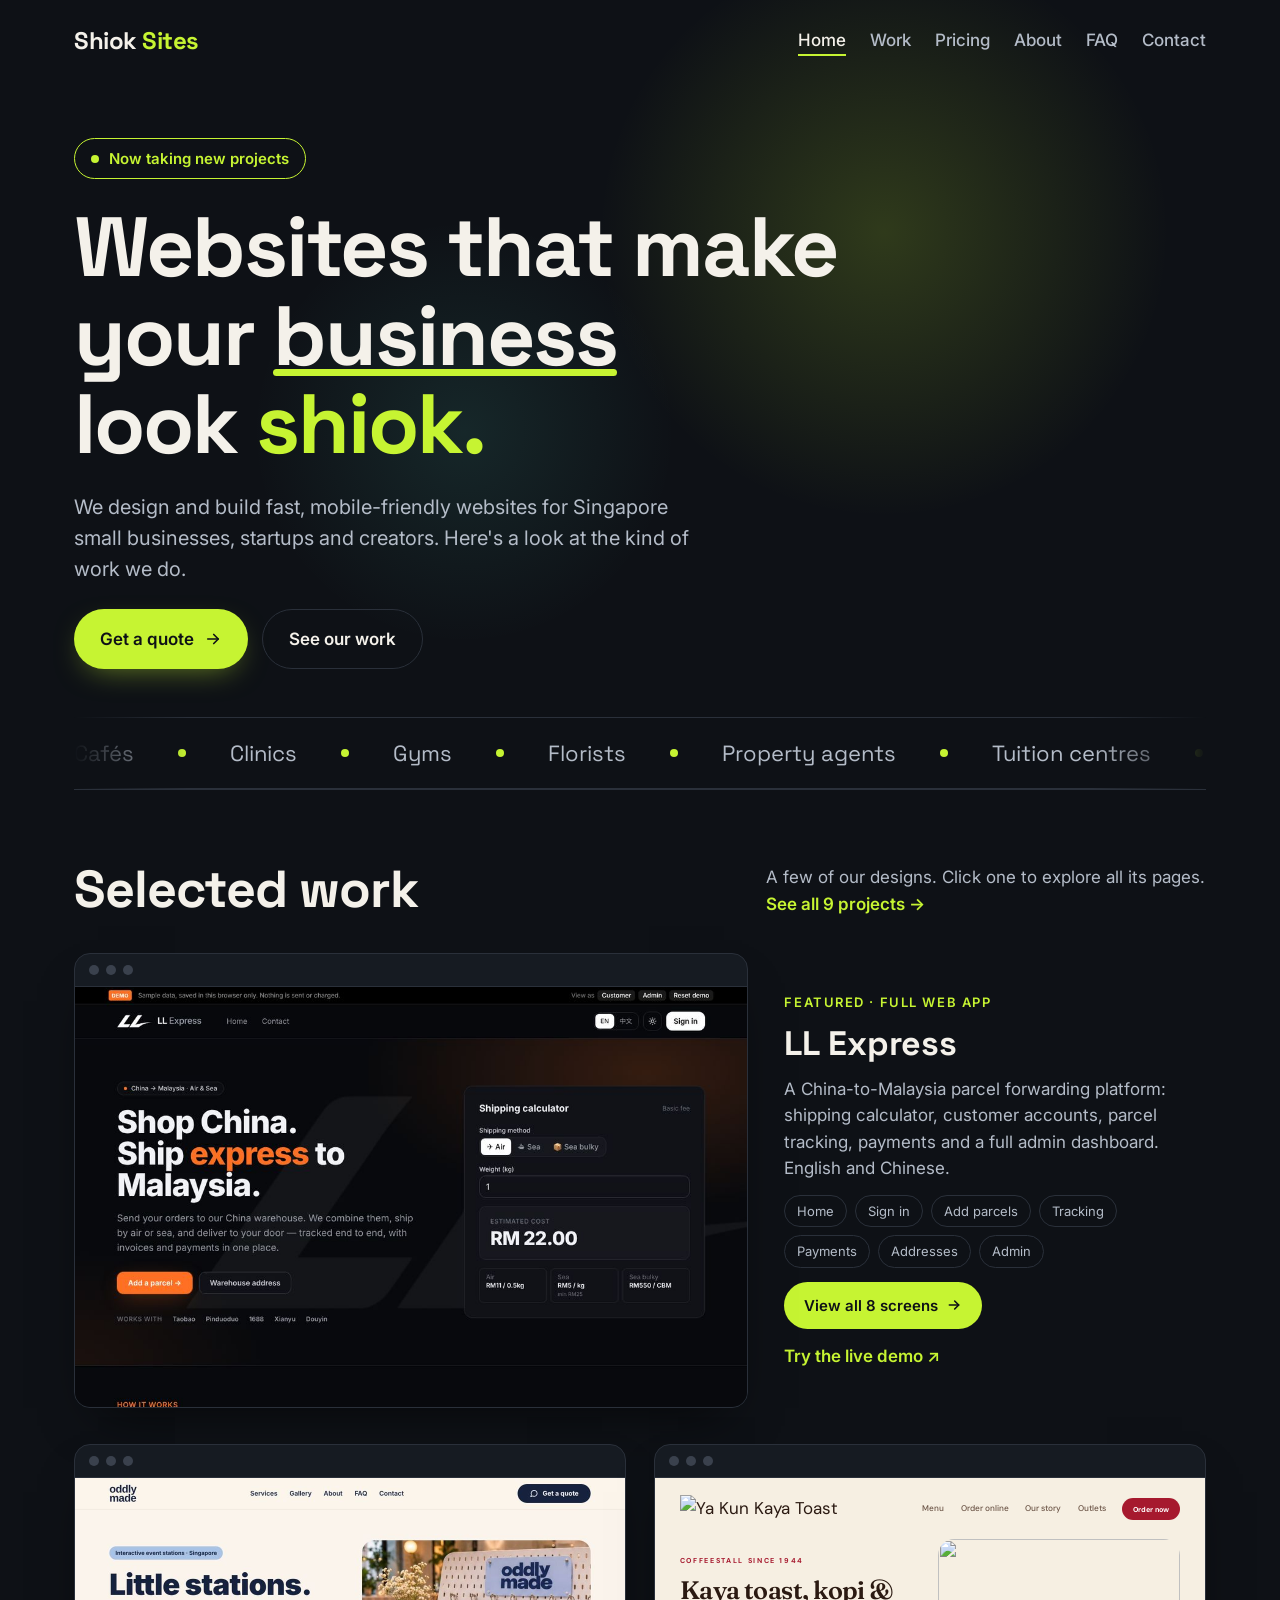
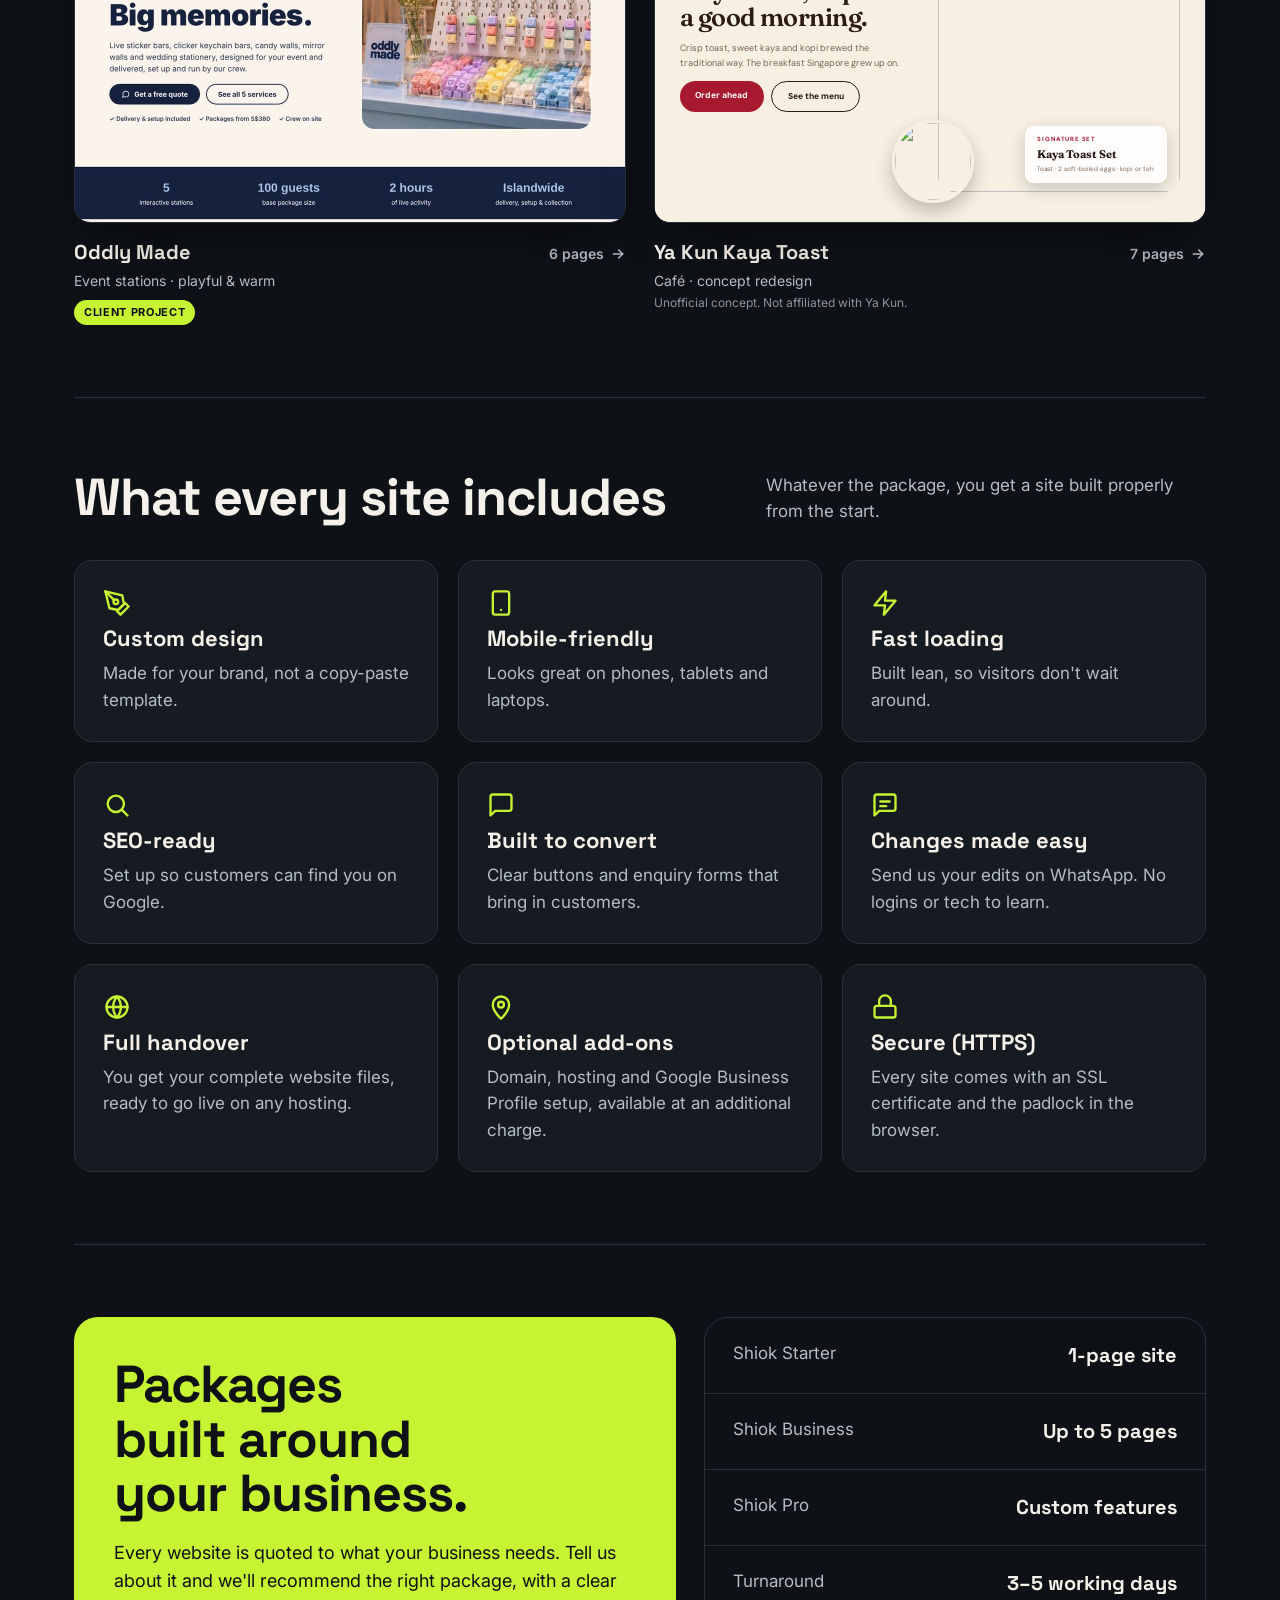
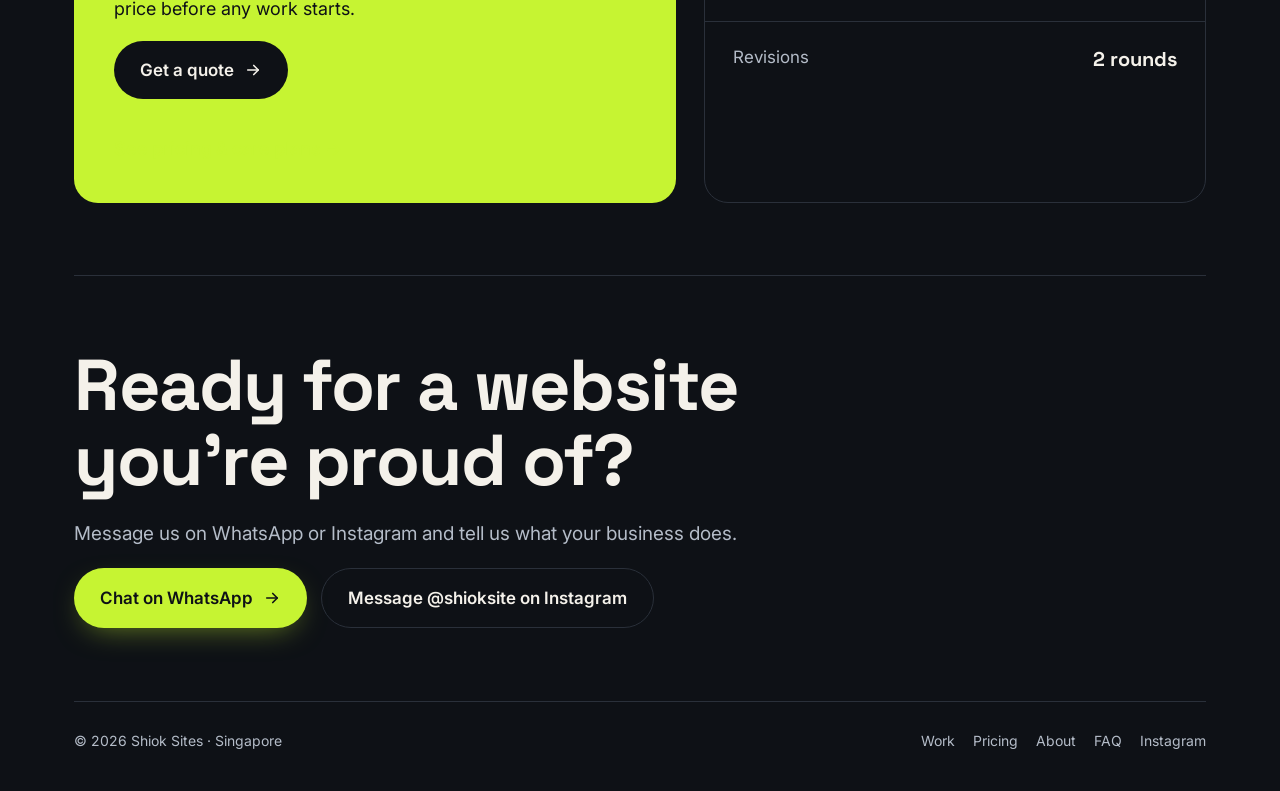
==== commit ac7fcb1f: "Update site: Oddly Made, LL Express, no free promo, paid hosting add-ons" ====
--- a/website-v2/index.html
+++ b/website-v2/index.html
@@ -3,865 +3,35 @@
 <head>
 <meta charset="utf-8">
 <meta name="viewport" content="width=device-width, initial-scale=1">
-<title>Shiok Sites Portfolio</title>
+<title>Shiok Sites | Websites for Singapore businesses</title>
+<meta name="description" content="Custom, mobile-friendly websites for Singapore small businesses, designed and built in 3–5 working days.">
+<meta property="og:type" content="website">
+<meta property="og:title" content="Shiok Sites | Websites for Singapore businesses">
+<meta property="og:description" content="Custom, mobile-friendly websites for Singapore small businesses, designed and built in 3–5 working days.">
+<meta property="og:image" content="https://shioksites.netlify.app/og.png">
+<meta property="og:url" content="https://shioksites.netlify.app/">
+<meta name="twitter:card" content="summary_large_image">
+<meta name="theme-color" content="#0E1116">
+<link rel="icon" type="image/png" href="favicon.png">
+<link rel="apple-touch-icon" href="favicon.png">
+
 <link rel="preconnect" href="https://fonts.googleapis.com">
 <link rel="preconnect" href="https://fonts.gstatic.com" crossorigin>
 <link href="https://fonts.googleapis.com/css2?family=Space+Grotesk:wght@500;700&amp;family=Inter:wght@400;500;600&amp;family=Fraunces:opsz,wght@9..144,600&amp;family=DM+Sans:wght@400;700&amp;family=Bebas+Neue&amp;family=Playfair+Display:ital,wght@1,600&amp;family=DM+Serif+Display&amp;family=Baloo+2:wght@700&amp;display=swap" rel="stylesheet">
-<style>
-:root{
-  /* Shiok Sites brand: dark ground, cream text, lime accent. Layout: one long page, work first. */
-  --ink:#0E1116;
-  --panel:#161B22;
-  --line:#2A303A;
-  --text:#F4F1EA;
-  --muted:#B4BCC8;
-  --lime:#C6F432;
-  --display:'Space Grotesk', system-ui, sans-serif;
-  --body:'Inter', system-ui, sans-serif;
-  color-scheme: dark;
-}
-*{box-sizing:border-box}
-html{scroll-behavior:smooth}
-@media (prefers-reduced-motion: reduce){html{scroll-behavior:auto}}
-body{margin:0;background:var(--ink);color:var(--text);font-family:var(--body);font-size:17px;line-height:1.55}
-a{color:var(--lime)}
-a:focus-visible,button:focus-visible{outline:3px solid var(--lime);outline-offset:3px;border-radius:8px}
-h1,h2,h3{font-family:var(--display);text-wrap:balance;margin:0;line-height:1.05}
-.wrap{max-width:1180px;margin:0 auto;padding:0 24px}
+<link rel="stylesheet" href="site.css">
 
-/* nav */
-.nav{display:flex;justify-content:space-between;align-items:center;gap:16px;padding:22px 0;flex-wrap:wrap}
-.logo{font-family:var(--display);font-weight:700;font-size:24px;letter-spacing:-.5px;color:var(--text);text-decoration:none}
-.logo span{color:var(--lime)}
-.nav ul{display:flex;gap:24px;list-style:none;margin:0;padding:0;flex-wrap:wrap}
-.nav ul a{color:var(--muted);text-decoration:none;font-weight:500}
-.nav ul a:hover{color:var(--text)}
-
-/* hero */
-.hero{padding:56px 0 40px;display:flex;flex-direction:column;gap:24px;max-width:860px}
-.promo{align-self:flex-start;display:inline-flex;gap:10px;align-items:center;padding:8px 16px;border:1.5px solid var(--lime);border-radius:999px;color:var(--lime);font-weight:600;font-size:15px}
-.promo i{width:8px;height:8px;border-radius:50%;background:var(--lime)}
-.hero h1{font-size:clamp(44px,7vw,84px);letter-spacing:-2px}
-.hero h1 em{font-style:normal;color:var(--lime)}
-.hero p{font-size:20px;color:var(--muted);max-width:620px;margin:0}
-.ctas{display:flex;gap:14px;flex-wrap:wrap}
-.btn{display:inline-flex;align-items:center;gap:10px;padding:16px 26px;border-radius:999px;font-weight:600;text-decoration:none;font-size:17px}
-.btn-main{background:var(--lime);color:var(--ink)}
-.btn-main:hover{background:#d8fa6a}
-.btn-ghost{border:1.5px solid var(--line);color:var(--text)}
-.btn-ghost:hover{border-color:var(--muted)}
-
-section{padding:72px 0;border-top:1px solid var(--line)}
-.head{display:flex;justify-content:space-between;align-items:flex-end;gap:24px;flex-wrap:wrap;margin-bottom:36px}
-.head h2{font-size:clamp(34px,4.5vw,52px);letter-spacing:-1px}
-.head p{color:var(--muted);max-width:440px;margin:0}
-
-/* work grid */
-.work{display:grid;grid-template-columns:repeat(2,minmax(0,1fr));gap:36px 28px}
-@media (max-width:760px){.work{grid-template-columns:1fr}}
-figure{margin:0;display:flex;flex-direction:column;gap:14px}
-.browser{border:1.5px solid var(--line);border-radius:16px;overflow:hidden;background:var(--panel);box-shadow:0 24px 50px -24px rgba(0,0,0,.7)}
-.bar{display:flex;align-items:center;gap:7px;padding:11px 14px;border-bottom:1.5px solid var(--line)}
-.bar b{width:10px;height:10px;border-radius:50%;background:#3A414D}
-.screen{aspect-ratio:16/10;container-type:inline-size;position:relative;overflow:hidden}
-figcaption{display:flex;justify-content:space-between;align-items:baseline;gap:12px;flex-wrap:wrap}
-figcaption strong{font-family:var(--display);font-size:20px}
-figcaption small{color:var(--muted);font-size:14px}
-.note{margin-top:28px;color:var(--muted);font-size:14px}
-
-/* shared mock pieces (sized to the mock's width) */
-.screen img.ph{position:absolute;inset:0;width:100%;height:100%;object-fit:cover;display:block}
-.mnav{position:absolute;top:0;left:0;right:0;display:flex;justify-content:space-between;align-items:center;padding:3cqw 4.5cqw;z-index:3}
-.mlinks{display:flex;gap:3cqw;font-size:1.5cqw;align-items:center}
-.mbtn{display:inline-block;padding:1.4cqw 2.8cqw;border-radius:999px;font-size:1.55cqw;font-weight:700;white-space:nowrap}
-.glass{background:rgba(255,255,255,.16);border:.15cqw solid rgba(255,255,255,.35);backdrop-filter:blur(14px);-webkit-backdrop-filter:blur(14px);color:#fff}
-.layer{position:absolute;inset:0}
-
-/* 1 cafe: full-bleed photo, copy on the right */
-
-/* 2 dental: split with photo card */
-.dental{background:#F7FAF9;color:#0F2A2A;font-family:'DM Sans',sans-serif}
-.dental .brand{font-weight:700;font-size:2.3cqw;display:flex;align-items:center;gap:1cqw}
-.dental .brand i{width:2.4cqw;height:2.4cqw;border-radius:.8cqw;background:#0F766E}
-.dental .mlinks{color:#4B5F5F}
-.dental .mlinks .mbtn{background:#0F2A2A;color:#fff;font-size:1.3cqw;padding:1cqw 2cqw}
-.dental .copy{position:absolute;left:4.5cqw;top:15cqw;width:40cqw;display:flex;flex-direction:column;gap:2cqw}
-.dental .pill{align-self:flex-start;font-size:1.3cqw;font-weight:700;color:#0F766E;background:#DDF1EC;padding:.8cqw 1.6cqw;border-radius:999px}
-.dental h3{font-weight:700;font-size:5cqw;line-height:1.04;letter-spacing:-.2cqw}
-.dental p{margin:0;font-size:1.6cqw;line-height:1.5;color:#4B5F5F}
-.dental .row{display:flex;gap:1.4cqw}
-.dental .solid{background:#0F766E;color:#fff}
-.dental .out{border:.2cqw solid #0F2A2A;color:#0F2A2A}
-.dental .photo{position:absolute;right:4.5cqw;top:11cqw;bottom:4.5cqw;width:44cqw;border-radius:2.6cqw;overflow:hidden}
-.dental .photo img.ph{object-position:60% 50%}
-.dental .book{position:absolute;left:3cqw;bottom:2.6cqw;right:3cqw;border-radius:1.8cqw;padding:1.6cqw 2cqw;display:flex;justify-content:space-between;align-items:center;font-size:1.3cqw;z-index:2;background:rgba(255,255,255,.82);border:0;color:#0F2A2A}
-.dental .book b{display:block;font-size:1.8cqw}
-.dental .slot{display:flex;gap:.8cqw}
-.dental .slot span{padding:.7cqw 1.2cqw;border-radius:.8cqw;background:#0F766E;color:#fff;font-weight:700}
-.dental .slot span+span{background:#DDF1EC;color:#0F766E}
-
-/* 3 gym: full-bleed dark photo */
-.gym{font-family:'DM Sans',sans-serif;color:#F5F5F5}
-.gym img.ph{object-position:50% 30%;filter:grayscale(.35) contrast(1.1)}
-.gym .layer{background:linear-gradient(180deg,rgba(10,10,10,.55) 0%,rgba(10,10,10,.15) 35%,rgba(10,10,10,.92) 92%)}
-.gym .brand{font-family:'Bebas Neue',Impact,sans-serif;font-size:3.2cqw;letter-spacing:.3cqw}
-.gym .brand span{color:#FF5A1F}
-.gym .mlinks{color:#E5E5E5}
-.gym .copy{position:absolute;left:4.5cqw;bottom:4.5cqw;display:flex;flex-direction:column;gap:1.6cqw;width:58cqw;z-index:2}
-.gym h3{font-family:'Bebas Neue',Impact,'Arial Narrow',sans-serif;font-weight:400;font-size:8.6cqw;line-height:.88;letter-spacing:.1cqw}
-.gym h3 span{color:#FF5A1F}
-.gym .row{display:flex;gap:1.4cqw;align-items:center}
-.gym .solid{background:#FF5A1F;color:#0B0B0B;border-radius:.4cqw;letter-spacing:.08cqw}
-.gym .row small{font-size:1.4cqw;color:#D4D4D4}
-.gym .sched{position:absolute;right:4.5cqw;bottom:4.5cqw;width:25cqw;border-radius:1.4cqw;padding:1.8cqw;display:flex;flex-direction:column;gap:1cqw;z-index:2}
-.gym .sched em{font-style:normal;font-family:'Bebas Neue',Impact,sans-serif;font-size:2.2cqw;letter-spacing:.1cqw;color:#FF8A5C}
-.gym .sched div{display:flex;justify-content:space-between;font-size:1.3cqw;border-top:.12cqw solid rgba(255,255,255,.25);padding-top:.9cqw}
-
-/* 4 florist: photo left, panel right */
-.florist{background:#FBEFF1;color:#5A2A3A;font-family:'DM Sans',sans-serif}
-.florist .photo{position:absolute;left:0;top:0;bottom:0;width:50cqw}
-.florist .mnav{left:50cqw}
-.florist .brand{font-family:'Playfair Display',serif;font-style:italic;font-size:2.6cqw}
-.florist .mlinks{color:#8C5A68}
-.florist .copy{position:absolute;left:55cqw;right:4.5cqw;top:14cqw;display:flex;flex-direction:column;gap:1.8cqw}
-.florist .eyebrow{font-size:1.3cqw;letter-spacing:.3cqw;text-transform:uppercase;color:#B0697E}
-.florist h3{font-family:'Playfair Display',serif;font-style:italic;font-weight:600;font-size:5.2cqw;line-height:1.02}
-.florist p{margin:0;font-size:1.55cqw;line-height:1.5;color:#8C5A68}
-.florist .solid{background:#5A2A3A;color:#FBEFF1;align-self:flex-start}
-.florist .items{position:absolute;left:55cqw;right:4.5cqw;bottom:4cqw;display:grid;grid-template-columns:repeat(3,minmax(0,1fr));gap:1.2cqw}
-.florist .items div{background:#fff;border-radius:1.2cqw;padding:1.2cqw;display:flex;flex-direction:column;gap:.3cqw;font-size:1.2cqw;color:#8C5A68}
-.florist .items b{font-size:1.45cqw;color:#5A2A3A}
-.florist .float{position:absolute;left:3cqw;bottom:3cqw;border-radius:999px;padding:1cqw 2cqw;font-size:1.3cqw;font-weight:700;z-index:2;background:rgba(255,255,255,.85);color:#5A2A3A;border:0}
-
-/* 5 realty: interior photo, search over it */
-.realty{font-family:'DM Sans',sans-serif;color:#F7F3EA}
-.realty .layer{background:linear-gradient(180deg,rgba(15,30,61,.7) 0%,rgba(15,30,61,.2) 40%,rgba(15,30,61,.85) 100%)}
-.realty .brand{font-family:'DM Serif Display',serif;font-size:2.7cqw}
-.realty .brand span{color:#E3BE62}
-.realty .mlinks{color:#E6E9F0}
-.realty .copy{position:absolute;left:4.5cqw;top:13cqw;width:56cqw;display:flex;flex-direction:column;gap:1.6cqw;z-index:2}
-.realty h3{font-family:'DM Serif Display',serif;font-weight:400;font-size:5.6cqw;line-height:1.02}
-.realty h3 em{font-style:italic;color:#E3BE62}
-.realty .tabs{display:flex;gap:1cqw;font-size:1.4cqw;font-weight:700}
-.realty .tabs span{padding:.8cqw 2cqw;border-radius:999px}
-.realty .tabs span:first-child{background:#F7F3EA;color:#0F1E3D}
-.realty .search{position:absolute;left:4.5cqw;right:4.5cqw;bottom:4.5cqw;border-radius:1.6cqw;display:grid;grid-template-columns:repeat(3,minmax(0,1fr)) auto;align-items:center;padding:1.2cqw;gap:1cqw;z-index:2}
-.realty .search div{display:flex;flex-direction:column;padding:0 1.6cqw;border-right:.12cqw solid rgba(255,255,255,.3);font-size:1.2cqw;color:rgba(255,255,255,.75)}
-.realty .search div b{font-size:1.6cqw;color:#fff}
-.realty .search > span{background:#E3BE62;color:#0F1E3D;font-weight:700;font-size:1.6cqw;padding:1.6cqw 3cqw;border-radius:1cqw}
-
-/* 6 tuition: copy left, photo in a soft shape */
-.tuition{background:#FFF8E1;color:#14213D;font-family:'DM Sans',sans-serif}
-.tuition .brand{font-family:'Baloo 2',sans-serif;font-weight:700;font-size:2.9cqw;color:#2346FF}
-.tuition .mlinks{color:#4A5578}
-.tuition .copy{position:absolute;left:4.5cqw;top:15cqw;width:44cqw;display:flex;flex-direction:column;gap:2cqw}
-.tuition h3{font-family:'Baloo 2',sans-serif;font-weight:700;font-size:6cqw;line-height:.98}
-.tuition h3 span{color:#2346FF}
-.tuition p{margin:0;font-size:1.55cqw;line-height:1.5;color:#4A5578}
-.tuition .chips{display:flex;gap:1cqw}
-.tuition .chips span{padding:.7cqw 1.5cqw;border-radius:999px;background:#fff;border:.18cqw solid #14213D;font-size:1.3cqw;font-weight:700}
-.tuition .solid{background:#2346FF;color:#fff;align-self:flex-start;box-shadow:.5cqw .5cqw 0 #14213D}
-.tuition .photo{position:absolute;right:4.5cqw;top:12cqw;width:42cqw;height:42cqw;border-radius:46% 54% 48% 52% / 52% 44% 56% 48%;overflow:hidden;border:.5cqw solid #FFC93C}
-.tuition .sticker{position:absolute;right:40cqw;top:36cqw;width:11cqw;height:11cqw;border-radius:50%;background:#FFC93C;color:#14213D;display:flex;flex-direction:column;align-items:center;justify-content:center;font-family:'Baloo 2',sans-serif;font-weight:700;font-size:4cqw;line-height:.9;transform:rotate(-10deg);border:.25cqw solid #14213D;z-index:2}
-.tuition .sticker small{font-family:'DM Sans',sans-serif;font-size:1cqw}
-.tuition .badge{position:absolute;right:6cqw;bottom:4.5cqw;background:#fff;border:.18cqw solid #14213D;border-radius:1.2cqw;padding:1cqw 1.6cqw;font-size:1.3cqw;font-weight:700;transform:rotate(-3deg);z-index:2}
-
-/* services */
-.grid3{display:grid;grid-template-columns:repeat(3,minmax(0,1fr));gap:20px}
-@media (max-width:860px){.grid3{grid-template-columns:repeat(2,minmax(0,1fr))}}
-@media (max-width:540px){.grid3{grid-template-columns:1fr}}
-.feat{padding:28px;border:1.5px solid var(--line);border-radius:18px;background:var(--panel);display:flex;flex-direction:column;gap:10px}
-.feat svg{color:var(--lime)}
-.feat h3{font-size:22px}
-.feat p{margin:0;color:var(--muted)}
-
-
-/* process */
-.steps{display:grid;grid-template-columns:repeat(3,minmax(0,1fr));gap:20px;counter-reset:s}
-@media (max-width:760px){.steps{grid-template-columns:1fr}}
-.step{display:flex;flex-direction:column;gap:10px;padding-top:20px;border-top:2px solid var(--lime)}
-.step b{font-family:var(--display);font-size:44px;color:var(--lime);line-height:1}
-.step h3{font-size:24px}
-.step p{margin:0;color:var(--muted)}
-
-/* offer */
-.offer{display:grid;grid-template-columns:minmax(0,1.2fr) minmax(0,1fr);gap:28px;align-items:stretch}
-@media (max-width:860px){.offer{grid-template-columns:1fr}}
-.deal{background:var(--lime);color:var(--ink);border-radius:24px;padding:40px;display:flex;flex-direction:column;gap:18px}
-.deal h2{font-size:clamp(34px,4.5vw,52px);letter-spacing:-1px}
-.deal p{margin:0;font-size:18px}
-.deal .btn{background:var(--ink);color:var(--text);align-self:flex-start}
-.facts{display:flex;flex-direction:column;border:1.5px solid var(--line);border-radius:24px;overflow:hidden}
-.facts div{display:flex;justify-content:space-between;gap:16px;padding:22px 28px;border-bottom:1.5px solid var(--line)}
-.facts div:last-child{border-bottom:0}
-.facts span{color:var(--muted)}
-.facts b{font-family:var(--display);font-size:20px;text-align:right}
-
-/* contact */
-.contact{text-align:left;display:flex;flex-direction:column;gap:20px;align-items:flex-start}
-.contact h2{font-size:clamp(40px,6vw,72px);letter-spacing:-1.5px;max-width:800px}
-.contact p{color:var(--muted);font-size:19px;margin:0}
-footer{padding:28px 0 40px;border-top:1px solid var(--line);color:var(--muted);font-size:14px;display:flex;justify-content:space-between;gap:12px;flex-wrap:wrap}
-
-/* ===== motion & interactivity ===== */
-body{position:relative;overflow-x:clip}
-.progress{position:fixed;top:0;left:0;height:3px;width:100%;background:var(--lime);transform-origin:0 50%;transform:scaleX(0);z-index:100}
-.nav{position:sticky;top:0;z-index:60;margin:0 -24px;padding:22px 24px;transition:padding .35s ease,background .35s ease,border-color .35s ease;border-bottom:1px solid transparent}
-.nav.scrolled{padding:14px 24px;background:rgba(14,17,22,.72);backdrop-filter:blur(16px) saturate(1.4);-webkit-backdrop-filter:blur(16px) saturate(1.4);border-bottom-color:var(--line)}
-.nav ul a{position:relative;transition:color .25s}
-.nav ul a::after{content:"";position:absolute;left:0;right:0;bottom:-6px;height:2px;background:var(--lime);transform:scaleX(0);transform-origin:0 50%;transition:transform .35s cubic-bezier(.2,.8,.2,1)}
-.nav ul a:hover::after,.nav ul a.active::after{transform:scaleX(1)}
-.nav ul a.active{color:var(--text)}
-.logo span{display:inline-block;transition:transform .4s cubic-bezier(.2,.8,.2,1)}
-.logo:hover span{transform:translateY(-2px) rotate(-3deg)}
-
-.hero{position:relative;isolation:isolate}
-.glow{position:absolute;z-index:-1;width:620px;height:620px;border-radius:50%;background:radial-gradient(circle,rgba(198,244,50,.18),rgba(198,244,50,0) 65%);top:-160px;right:-260px;animation:drift 14s ease-in-out infinite alternate;pointer-events:none}
-.glow.two{width:460px;height:460px;top:120px;right:240px;background:radial-gradient(circle,rgba(94,234,212,.10),rgba(94,234,212,0) 65%);animation-duration:18s;animation-direction:alternate-reverse}
-@keyframes drift{to{transform:translate(-120px,80px) scale(1.15)}}
-.rot{display:inline-grid;vertical-align:bottom}
-.rot span{grid-area:1/1;color:var(--text);position:relative;transition:transform .6s cubic-bezier(.2,.8,.2,1),opacity .6s;white-space:nowrap}
-.rot span::after{content:"";position:absolute;left:0;right:0;bottom:.04em;height:.09em;background:var(--lime);border-radius:4px}
-.rot span.out{opacity:0;transform:translateY(-40%) rotateX(40deg)}
-.rot span.in-wait{opacity:0;transform:translateY(40%) rotateX(-40deg)}
-.hero h1 em{display:inline-block;animation:pop 3.2s ease-in-out infinite}
-@keyframes pop{0%,100%{transform:none}50%{transform:translateY(-4px) rotate(-2deg)}}
-.promo i{animation:pulse 1.8s ease-out infinite}
-@keyframes pulse{0%{box-shadow:0 0 0 0 rgba(198,244,50,.6)}100%{box-shadow:0 0 0 10px rgba(198,244,50,0)}}
-
-.btn{transition:transform .25s cubic-bezier(.2,.8,.2,1),background .25s,border-color .25s,box-shadow .25s;will-change:transform}
-.btn-main{box-shadow:0 10px 30px -12px rgba(198,244,50,.55)}
-.btn-main:hover{box-shadow:0 16px 40px -12px rgba(198,244,50,.7)}
-.btn svg{transition:transform .25s}
-.btn:hover svg{transform:translateX(4px)}
-
-.marquee{border-top:1px solid var(--line);border-bottom:1px solid var(--line);overflow:hidden;padding:18px 0;margin:8px 0 0;-webkit-mask-image:linear-gradient(90deg,transparent,#000 10%,#000 90%,transparent);mask-image:linear-gradient(90deg,transparent,#000 10%,#000 90%,transparent)}
-.marquee .track{display:flex;gap:44px;width:max-content;animation:marq 38s linear infinite}
-.marquee:hover .track{animation-play-state:paused}
-.marquee span{font-family:var(--display);font-size:22px;color:var(--muted);display:flex;align-items:center;gap:44px;white-space:nowrap}
-.marquee span::after{content:"";width:8px;height:8px;border-radius:50%;background:var(--lime)}
-@keyframes marq{to{transform:translateX(-50%)}}
-
-.filters{display:flex;gap:10px;flex-wrap:wrap;margin:-12px 0 28px}
-.filters button{font:inherit;font-weight:600;font-size:15px;color:var(--muted);background:transparent;border:1.5px solid var(--line);border-radius:999px;padding:9px 18px;cursor:pointer;transition:all .25s}
-.filters button:hover{color:var(--text);border-color:var(--muted)}
-.filters button[aria-pressed="true"]{background:var(--lime);color:var(--ink);border-color:var(--lime)}
-.work figure{transition:opacity .4s ease,transform .4s cubic-bezier(.2,.8,.2,1)}
-.work figure.hiding{opacity:0;transform:scale(.96)}
-.work figure[hidden]{display:none}
-.work figure{cursor:zoom-in;perspective:1200px}
-.browser{transition:transform .5s cubic-bezier(.2,.8,.2,1),box-shadow .5s,border-color .4s;transform-style:preserve-3d;position:relative}
-.browser::after{content:"";position:absolute;inset:0;border-radius:inherit;pointer-events:none;background:radial-gradient(600px circle at var(--mx,50%) var(--my,50%),rgba(255,255,255,.14),transparent 40%);opacity:0;transition:opacity .4s;z-index:5}
-figure:hover .browser{border-color:#3A414D;box-shadow:0 40px 80px -30px rgba(0,0,0,.85),0 0 0 1px rgba(198,244,50,.12)}
-figure:hover .browser::after{opacity:1}
-.screen img.ph{transition:transform 1.2s cubic-bezier(.2,.8,.2,1)}
-figure:hover .screen img.ph{transform:scale(1.05)}
-.view{display:inline-flex;align-items:center;gap:6px;color:var(--lime);font-size:14px;font-weight:600;opacity:0;transform:translateX(-6px);transition:all .3s}
-figure:hover .view,figure:focus-visible .view{opacity:1;transform:none}
-figure:focus-visible{outline:3px solid var(--lime);outline-offset:6px;border-radius:18px}
-
-.lightbox{border:0;padding:0;background:transparent;max-width:min(1200px,94vw);width:94vw;color:var(--text);overflow:visible}
-.lightbox::backdrop{background:rgba(6,8,11,.82);backdrop-filter:blur(8px);-webkit-backdrop-filter:blur(8px)}
-.lightbox[open]{animation:lbin .45s cubic-bezier(.2,.8,.2,1)}
-@keyframes lbin{from{opacity:0;transform:translateY(24px) scale(.97)}}
-.lb-stage .browser{box-shadow:0 60px 120px -40px rgba(0,0,0,.9)}
-.lb-bar{display:flex;justify-content:space-between;align-items:center;gap:16px;margin-top:18px;flex-wrap:wrap}
-.lb-bar strong{font-family:var(--display);font-size:24px}
-.lb-bar small{color:var(--muted);display:block}
-.lb-ctrl{display:flex;gap:10px}
-.lb-ctrl button{width:48px;height:48px;border-radius:50%;border:1.5px solid var(--line);background:var(--panel);color:var(--text);cursor:pointer;display:flex;align-items:center;justify-content:center;transition:all .25s}
-.lb-ctrl button:hover{background:var(--lime);color:var(--ink);border-color:var(--lime)}
-
-.reveal{transition:transform .9s cubic-bezier(.2,.8,.2,1),opacity .9s ease}
-.reveal.pre{transform:translateY(28px);opacity:.25}
-
-.step{position:relative;border-top-color:var(--line)}
-.step::before{content:"";position:absolute;top:-2px;left:0;height:2px;width:100%;background:var(--lime);transform:scaleX(0);transform-origin:0 50%;transition:transform 1s cubic-bezier(.2,.8,.2,1)}
-.step.on::before{transform:scaleX(1)}
-.step:nth-child(2)::before{transition-delay:.25s}
-.step:nth-child(3)::before{transition-delay:.5s}
-.feat{transition:transform .35s cubic-bezier(.2,.8,.2,1),border-color .35s,background .35s}
-.feat:hover{transform:translateY(-6px);border-color:#3A414D;background:#1A2029}
-.feat svg{transition:transform .5s cubic-bezier(.2,.8,.2,1)}
-.feat:hover svg{transform:rotate(-8deg) scale(1.12)}
-.deal{position:relative;overflow:hidden}
-.deal::after{content:"";position:absolute;top:0;left:-60%;width:40%;height:100%;background:linear-gradient(100deg,transparent,rgba(255,255,255,.45),transparent);transform:skewX(-18deg);animation:shine 4.5s ease-in-out infinite}
-@keyframes shine{0%,60%{left:-60%}100%{left:130%}}
-.facts div{transition:background .25s}
-.facts div:hover{background:#161B22}
-
-.faq{display:flex;flex-direction:column;gap:12px;max-width:860px}
-.faq details{border:1.5px solid var(--line);border-radius:16px;background:var(--panel);overflow:hidden;transition:border-color .3s}
-.faq details[open]{border-color:#3A414D}
-.faq summary{list-style:none;cursor:pointer;padding:22px 26px;display:flex;justify-content:space-between;align-items:center;gap:16px;font-family:var(--display);font-weight:500;font-size:20px}
-.faq summary::-webkit-details-marker{display:none}
-.faq summary i{flex:none;width:32px;height:32px;border-radius:50%;border:1.5px solid var(--line);position:relative;transition:transform .35s,background .35s,border-color .35s}
-.faq summary i::before,.faq summary i::after{content:"";position:absolute;left:50%;top:50%;width:12px;height:2px;background:var(--text);transform:translate(-50%,-50%)}
-.faq summary i::after{transform:translate(-50%,-50%) rotate(90deg);transition:transform .35s}
-.faq details[open] summary i{background:var(--lime);border-color:var(--lime);transform:rotate(180deg)}
-.faq details[open] summary i::before,.faq details[open] summary i::after{background:var(--ink)}
-.faq details[open] summary i::after{transform:translate(-50%,-50%) rotate(0)}
-.faq .ans{padding:0 26px 22px;color:var(--muted);max-width:680px}
-.faq .ans p{margin:0}
-
-.cursor-dot{position:fixed;left:0;top:0;width:34px;height:34px;border-radius:50%;border:1.5px solid var(--lime);pointer-events:none;z-index:90;transform:translate(-50%,-50%);transition:width .25s,height .25s,background .25s,opacity .25s;opacity:0;mix-blend-mode:difference}
-.cursor-dot.big{width:64px;height:64px;background:rgba(198,244,50,.15)}
-@media (hover:none){.cursor-dot{display:none}}
-
-@media (prefers-reduced-motion: reduce){
-  *,*::before,*::after{animation:none!important;transition:none!important}
-  .reveal.pre{transform:none;opacity:1}
-  .cursor-dot{display:none}
-}
-
-/* ===== designs v2 ===== */
-.work figure{cursor:pointer}
-.screen[data-preview]{pointer-events:none}
-.screen[data-preview] > *{height:62.5cqw;overflow:hidden}
-figcaption > div{display:flex;flex-direction:column;gap:2px}
-.view{opacity:1;transform:none;color:var(--muted)}
-figure:hover .view{color:var(--lime)}
-.feat-fig{grid-column:1/-1;display:grid;grid-template-columns:minmax(0,1.6fr) minmax(0,1fr);gap:36px;align-items:center}
-@media (max-width:900px){.feat-fig{grid-template-columns:1fr;gap:18px}}
-.feat-cap{display:flex;flex-direction:column;align-items:flex-start;gap:14px}
-.feat-cap .tag{font-size:13px;font-weight:600;letter-spacing:.12em;text-transform:uppercase;color:var(--lime)}
-.feat-cap strong{font-size:34px;line-height:1.05}
-.feat-cap p{margin:0;color:var(--muted)}
-.pchips{display:flex;flex-wrap:wrap;gap:8px}
-.pchips span{font-size:13px;padding:5px 12px;border-radius:999px;border:1.5px solid var(--line);color:var(--muted)}
-.vbtn{display:inline-flex;align-items:center;gap:8px;padding:12px 20px;border-radius:999px;background:var(--lime);color:var(--ink);font-weight:600;font-size:15px}
-.disc{font-size:12px;color:#8A93A0}
-
-/* page themes */
-.t-yakun{--bg:#F6EFE2;--fg:#2B1A12;--mu:#7A6455;--ac:#A6192E;--ai:#fff;--cd:#fff;--fd:'Fraunces',serif;--fb:'DM Sans',sans-serif;--ln:#E6DACA}
-.t-dental{--bg:#F7FAF9;--fg:#0F2A2A;--mu:#4B5F5F;--ac:#0F766E;--ai:#fff;--cd:#fff;--fd:'DM Sans',sans-serif;--fb:'DM Sans',sans-serif;--ln:#DDE9E6}
-.t-gym{--bg:#0B0B0B;--fg:#F5F5F5;--mu:#A3A3A3;--ac:#FF5A1F;--ai:#0B0B0B;--cd:#171717;--fd:'Bebas Neue',Impact,sans-serif;--fb:'DM Sans',sans-serif;--ln:#262626}
-.t-florist{--bg:#FBEFF1;--fg:#5A2A3A;--mu:#8C5A68;--ac:#5A2A3A;--ai:#FBEFF1;--cd:#fff;--fd:'Playfair Display',serif;--fb:'DM Sans',sans-serif;--ln:#F0D9DE}
-.t-realty{--bg:#F7F3EA;--fg:#0F1E3D;--mu:#5B6478;--ac:#0F1E3D;--ai:#F7F3EA;--cd:#fff;--fd:'DM Serif Display',serif;--fb:'DM Sans',sans-serif;--ln:#E4DDCF}
-.t-tuition{--bg:#FFF8E1;--fg:#14213D;--mu:#4A5578;--ac:#2346FF;--ai:#fff;--cd:#fff;--fd:'Baloo 2',sans-serif;--fb:'DM Sans',sans-serif;--ln:#F0E3B8}
-.screen.t-yakun,.screen.t-dental,.screen.t-florist,.screen.t-realty,.screen.t-tuition{background:var(--bg)}
-.screen.t-gym{background:#0B0B0B}
-.pg-home{position:relative;height:62.5cqw;overflow:hidden}
-.screenlike{width:100%}
-[data-go]{cursor:pointer}
-
-/* Ya Kun home */
-.yk-home{background:#F6EFE2;color:#2B1A12;font-family:'DM Sans',sans-serif}
-.yk-logo{height:5.4cqw;width:auto;display:block;mix-blend-mode:multiply}
-.yk-home .mlinks{color:#6B5446;font-weight:500}
-.yk-home .mlinks .mbtn{background:#A6192E;color:#fff;font-size:1.3cqw;padding:1cqw 2cqw}
-.yk-home .copy{position:absolute;left:4.5cqw;top:14cqw;width:42cqw;display:flex;flex-direction:column;gap:2cqw}
-.yk-home .eyebrow{font-size:1.3cqw;font-weight:700;letter-spacing:.3cqw;text-transform:uppercase;color:#A6192E}
-.yk-home h3{font-family:'Fraunces',serif;font-weight:600;font-size:5.4cqw;line-height:1.02;letter-spacing:-.15cqw}
-.yk-home p{margin:0;font-size:1.6cqw;line-height:1.55;color:#6B5446}
-.yk-home .row{display:flex;gap:1.4cqw}
-.yk-home .solid{background:#A6192E;color:#fff}
-.yk-home .out{border:.2cqw solid #2B1A12;color:#2B1A12}
-.yk-home .photo{position:absolute;right:4.5cqw;top:11cqw;width:44cqw;height:46cqw;border-radius:3cqw;overflow:hidden}
-.yk-home .photo img{position:absolute;inset:0;width:100%;height:100%;object-fit:cover}
-.yk-home .kopi{position:absolute;right:42cqw;bottom:3.5cqw;width:15cqw;height:15cqw;border-radius:50%;overflow:hidden;border:.6cqw solid #F6EFE2;box-shadow:0 1.5cqw 3cqw rgba(43,26,18,.25)}
-.yk-home .kopi img{width:100%;height:100%;object-fit:cover}
-.yk-home .set{position:absolute;right:7cqw;bottom:7cqw;border-radius:1.6cqw;padding:1.6cqw 2.2cqw;display:flex;flex-direction:column;gap:.3cqw;font-size:1.25cqw;background:rgba(255,255,255,.9);color:#2B1A12;box-shadow:0 1cqw 3cqw rgba(0,0,0,.18)}
-.yk-home .set b{font-family:'Fraunces',serif;font-size:2cqw}
-.yk-home .set small{color:#7A6455;font-size:1.15cqw}
-.yk-home .set span{color:#A6192E;font-weight:700;font-size:1.1cqw;letter-spacing:.15cqw;text-transform:uppercase}
-
-/* inner pages (shared, themed) */
-.ip{background:var(--bg);color:var(--fg);font-family:var(--fb);min-height:62.5cqw;display:flex;flex-direction:column}
-.inav{display:flex;justify-content:space-between;align-items:center;padding:2.6cqw 4.5cqw;border-bottom:.15cqw solid var(--ln)}
-.ibrand{font-family:var(--fd);font-weight:700;font-size:2.6cqw;display:flex;align-items:center;gap:1cqw}
-.ibrand i{font-style:normal;color:var(--ac)}
-.t-realty .ibrand i{color:#D4A847}
-.ibrand .dot{width:2.4cqw;height:2.4cqw;border-radius:.8cqw;background:var(--ac)}
-.ibrand .yk-logo{height:4.6cqw}
-.t-florist .ibrand{font-style:italic;font-weight:600}
-.t-gym .ibrand{font-weight:400;letter-spacing:.3cqw;font-size:3.2cqw}
-.ilinks{display:flex;gap:3cqw;align-items:center;font-size:1.5cqw;color:var(--mu)}
-.ilinks .on{color:var(--fg);font-weight:700;box-shadow:inset 0 -.25cqw 0 var(--ac)}
-.ibtn{display:inline-block;padding:1.1cqw 2.2cqw;border-radius:999px;background:var(--ac);color:var(--ai);font-weight:700;font-size:1.4cqw;white-space:nowrap}
-.ibtn.solo{align-self:flex-start;font-size:1.6cqw;padding:1.4cqw 2.8cqw}
-.ibtn.wide{align-self:stretch;text-align:center}
-.ihead{padding:4.5cqw 4.5cqw 2.5cqw;display:flex;flex-direction:column;gap:1.6cqw}
-.ihead.center{align-items:center;text-align:center}
-.ieb{font-size:1.3cqw;font-weight:700;letter-spacing:.3cqw;text-transform:uppercase;color:var(--ac)}
-.t-realty .ieb{color:#B08A2E}
-.ip h3{font-family:var(--fd);font-weight:600;font-size:4.6cqw;line-height:1.05;letter-spacing:-.1cqw;margin:0}
-.t-gym .ip h3,.t-gym.ip h3{font-weight:400;letter-spacing:.1cqw;font-size:6cqw}
-.t-florist .ip h3{font-style:italic}
-.t-realty .ip h3{font-weight:400}
-.ip p{margin:0;font-size:1.65cqw;line-height:1.6;color:var(--mu)}
-.itabs{display:flex;gap:1cqw}
-.itabs span{padding:.8cqw 1.8cqw;border-radius:999px;border:.15cqw solid var(--ln);font-size:1.3cqw;color:var(--mu)}
-.itabs .on{background:var(--fg);color:var(--bg);border-color:var(--fg)}
-.igrid3{display:grid;grid-template-columns:repeat(3,minmax(0,1fr));gap:2cqw;padding:0 4.5cqw 4.5cqw}
-.icard{background:var(--cd);border-radius:1.8cqw;overflow:hidden;border:.15cqw solid var(--ln)}
-.icard img{display:block;width:100%;aspect-ratio:4/3;object-fit:cover}
-.icb{padding:1.6cqw 1.8cqw;display:flex;flex-direction:column;gap:.5cqw;position:relative}
-.icb b{font-family:var(--fd);font-size:1.9cqw;font-weight:600}
-.t-gym .icb b{font-weight:400}
-.icb span{font-size:1.3cqw;color:var(--mu)}
-.icb em{position:absolute;right:1.6cqw;top:1.6cqw;font-style:normal;font-size:1.1cqw;font-weight:700;padding:.5cqw 1.1cqw;border-radius:999px;background:var(--ac);color:var(--ai)}
-.isplit{display:grid;grid-template-columns:minmax(0,1fr) minmax(0,1fr);gap:4cqw;padding:4.5cqw;align-items:center}
-.itext{display:flex;flex-direction:column;gap:2cqw}
-.iimg{border-radius:2.4cqw;overflow:hidden;aspect-ratio:4/3.4}
-.iimg img{width:100%;height:100%;object-fit:cover;display:block}
-.ivalues{display:grid;grid-template-columns:repeat(3,minmax(0,1fr));gap:2cqw;padding:0 4.5cqw 4.5cqw}
-.ivalues div{border-top:.25cqw solid var(--ac);padding-top:1.6cqw;display:flex;flex-direction:column;gap:.6cqw}
-.ivalues b{font-family:var(--fd);color:var(--ac);font-size:2.4cqw}
-.ivalues strong{font-size:1.7cqw}
-.ivalues span{font-size:1.35cqw;color:var(--mu)}
-.isearch{display:flex;justify-content:space-between;align-items:center;background:var(--cd);border:.15cqw solid var(--ln);border-radius:999px;padding:.8cqw .8cqw .8cqw 2.4cqw;font-size:1.5cqw;color:var(--mu);max-width:60cqw}
-.isearch b{background:var(--ac);color:var(--ai);padding:1cqw 2.4cqw;border-radius:999px}
-.imap-wrap{display:grid;grid-template-columns:minmax(0,1.3fr) minmax(0,1fr);gap:2cqw;padding:0 4.5cqw 4.5cqw}
-.imap{position:relative;border-radius:2cqw;min-height:30cqw;background:#EADFCB;background-image:linear-gradient(#E0D3BC .15cqw,transparent .15cqw),linear-gradient(90deg,#E0D3BC .15cqw,transparent .15cqw);background-size:4cqw 4cqw;overflow:hidden}
-.imap::before{content:"";position:absolute;left:-10%;top:52%;width:120%;height:2.4cqw;background:#F6EFE2;transform:rotate(-12deg)}
-.imap::after{content:"";position:absolute;left:38%;top:-10%;width:2cqw;height:120%;background:#F6EFE2;transform:rotate(8deg)}
-.imap i{position:absolute;width:3cqw;height:3cqw;border-radius:50% 50% 50% 0;background:var(--ac);transform:rotate(-45deg);z-index:2;box-shadow:0 .6cqw 1.2cqw rgba(0,0,0,.2)}
-.ilist{display:flex;flex-direction:column;gap:1.2cqw}
-.iout{background:var(--cd);border:.15cqw solid var(--ln);border-radius:1.6cqw;padding:1.6cqw 2cqw;display:grid;grid-template-columns:1fr auto;gap:.3cqw 1cqw;align-items:center}
-.iout b{font-size:1.7cqw}
-.iout span{grid-column:1;font-size:1.25cqw;color:var(--mu)}
-.iout em{grid-column:2;grid-row:1/3;font-style:normal;font-weight:700;font-size:1.3cqw;color:var(--ac)}
-.ifoot{margin-top:auto;display:flex;justify-content:space-between;padding:2.4cqw 4.5cqw;border-top:.15cqw solid var(--ln);font-size:1.25cqw;color:var(--mu)}
-.isvc{background:var(--cd);border:.15cqw solid var(--ln);border-radius:1.8cqw;padding:2.4cqw;display:flex;flex-direction:column;gap:.8cqw}
-.isvc b{font-size:2cqw}
-.isvc span{font-size:1.35cqw;color:var(--mu)}
-.isvc em{font-style:normal;font-weight:700;color:var(--ac);font-size:1.6cqw;margin-top:1cqw}
-.igrid3.plain{padding-top:0}
-.iformc{background:var(--cd);border:.15cqw solid var(--ln);border-radius:2.4cqw;padding:3cqw;display:flex;flex-direction:column;gap:1.6cqw}
-.iformc h3{font-size:3.4cqw !important}
-.ifield{display:flex;flex-direction:column;gap:.6cqw}
-.ifield span{font-size:1.2cqw;font-weight:700;color:var(--mu)}
-.ifield div{border:.15cqw solid var(--ln);border-radius:1cqw;padding:1.2cqw 1.6cqw;font-size:1.5cqw}
-.islots{display:flex;gap:1cqw}
-.islots span{flex:1;text-align:center;padding:1cqw;border-radius:1cqw;border:.15cqw solid var(--ln);font-size:1.4cqw;font-weight:700}
-.islots .on{background:var(--ac);color:var(--ai);border-color:var(--ac)}
-.itt{margin:0 4.5cqw 3cqw;border:.15cqw solid var(--ln);border-radius:1.6cqw;overflow:hidden}
-.itt div{display:grid;grid-template-columns:12cqw repeat(3,minmax(0,1fr));border-top:.15cqw solid var(--ln)}
-.itt div:first-child{border-top:0}
-.itt span,.itt b{padding:1.4cqw 1.8cqw;font-size:1.45cqw}
-.itt b{font-weight:600}
-.itt .h span{font-weight:700;color:var(--mu);text-transform:uppercase;letter-spacing:.15cqw;font-size:1.2cqw}
-.itt div:not(.h) b:nth-child(3){color:var(--ac)}
-.iband{position:relative;margin:0 4.5cqw 4.5cqw;border-radius:2cqw;overflow:hidden;height:22cqw}
-.iband img{position:absolute;inset:0;width:100%;height:100%;object-fit:cover;filter:brightness(.55)}
-.iband div{position:absolute;left:3.5cqw;bottom:3cqw;display:flex;flex-direction:column;gap:1.6cqw}
-.iplan{background:var(--cd);border:.15cqw solid var(--ln);border-radius:1.8cqw;padding:2.6cqw;display:flex;flex-direction:column;gap:.6cqw}
-.iplan.hot{border-color:var(--ac);box-shadow:0 0 0 .25cqw var(--ac)}
-.iplan span{font-size:1.3cqw;text-transform:uppercase;letter-spacing:.2cqw;color:var(--mu);font-weight:700}
-.iplan b{font-family:var(--fd);font-size:6cqw;font-weight:400;line-height:1}
-.iplan small{font-size:1.2cqw;color:var(--mu)}
-.iplan ul{margin:1.2cqw 0;padding:0;list-style:none;display:flex;flex-direction:column;gap:.8cqw;font-size:1.35cqw}
-.iplan li::before{content:"✓ ";color:var(--ac);font-weight:700}
-.iplan em{font-style:normal;text-align:center;padding:1.2cqw;border-radius:.6cqw;background:var(--ac);color:var(--ai);font-weight:700;font-size:1.4cqw;margin-top:auto}
-.igal{display:grid;grid-template-columns:2fr 1fr;grid-template-rows:1fr 1fr;gap:1.2cqw;padding:3cqw 4.5cqw 0;height:34cqw}
-.igal img{width:100%;height:100%;object-fit:cover;border-radius:1.6cqw;display:block}
-.igal img:first-child{grid-row:1/3}
-.idetail{display:grid;grid-template-columns:minmax(0,1.6fr) minmax(0,1fr);gap:3cqw;padding:3cqw 4.5cqw 4.5cqw;align-items:start}
-.idetail > div:first-child{display:flex;flex-direction:column;gap:1.4cqw}
-.ifacts{display:grid;grid-template-columns:repeat(4,minmax(0,1fr));gap:1.2cqw;margin-top:1cqw}
-.ifacts span{display:flex;flex-direction:column;gap:.3cqw;font-size:1.2cqw;color:var(--mu);border-top:.15cqw solid var(--ln);padding-top:1cqw}
-.ifacts b{font-size:1.9cqw;color:var(--fg)}
-.iagent{background:var(--fg);color:var(--bg);border-radius:1.8cqw;padding:2.4cqw;display:flex;flex-direction:column;gap:.8cqw}
-.iagent b{font-size:1.9cqw}
-.iagent span{font-size:1.3cqw;opacity:.75}
-.iagent em{font-style:normal;margin-top:1cqw;text-align:center;padding:1.2cqw;border-radius:999px;background:#D4A847;color:#0F1E3D;font-weight:700;font-size:1.4cqw}
-.ilvl{background:var(--cd);border:.2cqw solid var(--fg);border-radius:2cqw;padding:2.6cqw;display:flex;flex-direction:column;gap:.8cqw;box-shadow:.6cqw .6cqw 0 var(--fg)}
-.ilvl span{align-self:flex-start;font-size:1.2cqw;font-weight:700;padding:.5cqw 1.2cqw;border-radius:999px;background:#FFC93C}
-.ilvl b{font-family:var(--fd);font-size:2.6cqw;line-height:1.1}
-.ilvl small{font-size:1.35cqw;color:var(--mu)}
-.ilvl em{font-style:normal;font-weight:700;color:var(--ac);font-size:1.4cqw;margin-top:1cqw}
-
-.t-pudgy{background:#121110}
-.pg-img{background:#121110}
-.pg-img img{display:block;width:100%;height:auto}
-/* ===== ya kun full site ===== */
-.ip.yk{--bg:#F6EFE2;--fg:#2B1A12;--mu:#7A6455;--ac:#A6192E;--ai:#fff;--cd:#fff;--fd:'Fraunces',serif;--fb:'DM Sans',sans-serif;--ln:#E6DACA}
-.ip.yk .yk-home{flex:none}
-.ip.yk .ilinks{gap:2.6cqw}
-.ieb.light{color:#F3C9A6}
-.ylink{display:inline-flex;align-items:center;gap:.8cqw;font-weight:700;font-size:1.5cqw;color:var(--ac);white-space:nowrap}
-.ysec{padding:5cqw 4.5cqw;display:flex;flex-direction:column;gap:2.6cqw}
-.ysec.alt{background:#EFE4D2}
-.ysh{display:flex;justify-content:space-between;align-items:flex-end;gap:2cqw}
-.ysh > div{display:flex;flex-direction:column;gap:1cqw}
-.ystrip{display:grid;grid-template-columns:repeat(4,minmax(0,1fr));border-top:.15cqw solid var(--ln);border-bottom:.15cqw solid var(--ln);background:#FBF7EF}
-.ystrip div{padding:2.4cqw 3cqw;display:flex;flex-direction:column;gap:.4cqw;border-left:.15cqw solid var(--ln)}
-.ystrip div:first-child{border-left:0}
-.ystrip b{font-family:var(--fd);font-size:1.9cqw}
-.ystrip span{font-size:1.3cqw;color:var(--mu)}
-.igrid4{display:grid;grid-template-columns:repeat(4,minmax(0,1fr));gap:1.8cqw}
-.ysteps{display:grid;grid-template-columns:repeat(3,minmax(0,1fr));gap:2cqw}
-.ysteps.col{grid-template-columns:1fr;align-content:center}
-.ysteps div{background:var(--cd);border:.15cqw solid var(--ln);border-radius:1.8cqw;padding:2.4cqw;display:flex;flex-direction:column;gap:.8cqw}
-.ysteps b{width:4cqw;height:4cqw;border-radius:50%;background:var(--ac);color:#fff;display:flex;align-items:center;justify-content:center;font-family:var(--fd);font-size:2cqw}
-.ysteps strong{font-size:1.9cqw}
-.ysteps span{font-size:1.35cqw;color:var(--mu);line-height:1.5}
-.yband{display:flex;justify-content:space-between;align-items:center;gap:2cqw;padding:2.2cqw 2.8cqw;border-radius:1.8cqw;background:var(--fg);color:var(--bg);font-size:1.7cqw;font-weight:600}
-.yband.wide{margin:0 4.5cqw 5cqw}
-.yband em{font-style:normal;display:inline-flex;align-items:center;gap:.8cqw;background:var(--ac);color:#fff;padding:1.1cqw 2.2cqw;border-radius:999px;font-size:1.4cqw;cursor:pointer}
-.yrewards{margin:0 4.5cqw;border-radius:3cqw;background:#7E1424;color:#FBEDE0;display:grid;grid-template-columns:minmax(0,1.3fr) minmax(0,1fr);gap:3cqw;padding:5cqw;align-items:center;overflow:hidden}
-.yr-text{display:flex;flex-direction:column;gap:1.8cqw}
-.yrewards h3{color:#FBEDE0}
-.yrewards p{color:#F1CFC0}
-.yr-btns{display:flex;gap:1.2cqw}
-.yr-btns span{padding:1.2cqw 2.4cqw;border-radius:999px;background:#FBEDE0;color:#7E1424;font-weight:700;font-size:1.4cqw}
-.yr-btns .ghost{background:transparent;border:.15cqw solid #FBEDE0;color:#FBEDE0}
-.yphone{justify-self:center;width:24cqw;border-radius:3.6cqw;background:#1A0E0A;padding:1.2cqw;box-shadow:0 2cqw 4cqw rgba(0,0,0,.35);transform:rotate(4deg)}
-.yp-in{background:#F6EFE2;border-radius:2.6cqw;padding:2.4cqw 2cqw;display:flex;flex-direction:column;gap:1cqw;color:#2B1A12}
-.yp-in small{font-size:1.1cqw;color:#7A6455}
-.yp-in > b{font-family:'Fraunces',serif;font-size:3.6cqw}
-.yp-bar{height:.9cqw;border-radius:999px;background:#E6DACA}
-.yp-bar i{display:block;width:80%;height:100%;border-radius:999px;background:#A6192E}
-.yp-in > span{font-size:1.05cqw;color:#7A6455}
-.yp-card{display:flex;gap:1cqw;align-items:center;background:#fff;border-radius:1.2cqw;padding:.8cqw}
-.yp-card img{width:4.4cqw;height:4.4cqw;border-radius:.8cqw;object-fit:cover}
-.yp-card div{display:flex;flex-direction:column}
-.yp-card b{font-size:1.2cqw}
-.yp-card span{font-size:1cqw;color:#A6192E;font-weight:700}
-.ycater{position:relative;margin:5cqw 4.5cqw 0;border-radius:3cqw;overflow:hidden;height:30cqw}
-.ycater > img{position:absolute;inset:0;width:100%;height:100%;object-fit:cover}
-.ycater::after{content:"";position:absolute;inset:0;background:linear-gradient(90deg,rgba(43,26,18,.88) 30%,rgba(43,26,18,.1))}
-.ycater > div{position:absolute;left:4cqw;top:50%;transform:translateY(-50%);width:40cqw;display:flex;flex-direction:column;gap:1.6cqw;z-index:2}
-.ycater h3{color:#FBEDE0}
-.ycater p{color:#E7D5C4}
-.yfaq{display:flex;flex-direction:column;border-top:.15cqw solid var(--ln)}
-.yfaq > div{display:grid;grid-template-columns:1fr auto;gap:1cqw;padding:2cqw 0;border-bottom:.15cqw solid var(--ln)}
-.yfaq b{font-size:1.8cqw}
-.yfaq i{font-style:normal;font-size:2.2cqw;color:var(--ac);font-weight:700}
-.yfaq p{grid-column:1/-1;font-size:1.45cqw}
-.yfoot{margin-top:4cqw;background:#2B1A12;color:#E7D5C4;padding:4.5cqw 4.5cqw 2.4cqw;display:flex;flex-direction:column;gap:3.4cqw}
-.yfoot-top{display:grid;grid-template-columns:1.6fr 1fr 1fr 1fr 1.6fr;gap:2.4cqw}
-.yfoot-top > div{display:flex;flex-direction:column;gap:1cqw;font-size:1.35cqw}
-.yfoot-top b{color:#FBEDE0;font-size:1.5cqw;margin-bottom:.4cqw}
-.yf-brand .yk-logo{height:6cqw;background:#fff;border-radius:.8cqw;padding:.4cqw;mix-blend-mode:normal}
-.yf-brand p{font-size:1.3cqw;line-height:1.5;color:#C9B5A3;margin:0}
-.ynews{display:flex;justify-content:space-between;align-items:center;background:#3B261C;border-radius:999px;padding:.6cqw .6cqw .6cqw 1.8cqw;color:#A88D7A}
-.ynews em{font-style:normal;background:#A6192E;color:#fff;padding:.9cqw 1.8cqw;border-radius:999px;font-weight:700}
-.yfoot-bot{display:flex;justify-content:space-between;font-size:1.15cqw;color:#A88D7A;border-top:.15cqw solid #4A3428;padding-top:2cqw}
-.yhead{padding:4.5cqw 4.5cqw 2.4cqw;display:flex;flex-direction:column;gap:1.6cqw}
-.yhead p{max-width:62cqw}
-.ymenu{padding:0 4.5cqw 4cqw;display:flex;flex-direction:column;gap:1.8cqw}
-.ymenu h4{margin:1.6cqw 0 0;font-family:var(--fd);font-size:2.8cqw;font-weight:600;padding-bottom:1cqw;border-bottom:.2cqw solid var(--ac)}
-.ylist{display:grid;grid-template-columns:repeat(2,minmax(0,1fr));gap:1.6cqw}
-.ylist.one{grid-template-columns:1fr}
-.yitem{display:grid;grid-template-columns:10cqw 1fr auto;gap:1.8cqw;align-items:center;background:var(--cd);border:.15cqw solid var(--ln);border-radius:1.8cqw;padding:1.2cqw}
-.yitem img{width:10cqw;height:10cqw;border-radius:1.2cqw;object-fit:cover}
-.yitem > div{display:flex;flex-direction:column;gap:.5cqw}
-.yitem b{font-family:var(--fd);font-size:1.9cqw;font-weight:600}
-.yitem span{font-size:1.3cqw;color:var(--mu);line-height:1.45}
-.yitem em{font-style:normal;font-weight:700;font-size:1.3cqw;color:var(--ac);border:.15cqw solid var(--ac);border-radius:999px;padding:.8cqw 1.6cqw;margin-right:.6cqw;white-space:nowrap}
-.ytags{display:flex;gap:.6cqw;flex-wrap:wrap}
-.ytags i{font-style:normal;font-size:1.05cqw;font-weight:700;padding:.35cqw 1cqw;border-radius:999px;background:#F3E4CF;color:#8A5A2E}
-.yorder{display:grid;grid-template-columns:minmax(0,1.6fr) minmax(0,1fr);gap:3cqw;padding:0 4.5cqw 4cqw;align-items:start}
-.yo-main{display:flex;flex-direction:column;gap:2cqw}
-.yo-step{display:grid;grid-template-columns:4.4cqw 1fr;gap:1.8cqw;background:var(--cd);border:.15cqw solid var(--ln);border-radius:2cqw;padding:2.4cqw}
-.yo-n{width:4.4cqw;height:4.4cqw;border-radius:50%;background:var(--fg);color:var(--bg);display:flex;align-items:center;justify-content:center;font-family:var(--fd);font-size:2cqw;font-weight:600}
-.yo-b{display:flex;flex-direction:column;gap:1.6cqw}
-.yo-b > b{font-size:2cqw}
-.yo-opts{display:grid;grid-template-columns:repeat(3,minmax(0,1fr));gap:1.2cqw}
-.yo-opts div{border:.15cqw solid var(--ln);border-radius:1.4cqw;padding:1.4cqw 1.6cqw;display:flex;flex-direction:column;gap:.4cqw}
-.yo-opts .on{border-color:var(--ac);box-shadow:0 0 0 .2cqw var(--ac);background:#FBF3F3}
-.yo-opts strong{font-size:1.6cqw}
-.yo-opts span{font-size:1.2cqw;color:var(--mu)}
-.yorder .islots{flex-wrap:wrap}
-.yorder .yitem{grid-template-columns:7cqw 1fr auto}
-.yorder .yitem img{width:7cqw;height:7cqw}
-.yo-cart{background:var(--cd);border:.15cqw solid var(--ln);border-radius:2.4cqw;padding:2.8cqw;display:flex;flex-direction:column;gap:1.6cqw;position:sticky;top:2cqw}
-.yo-t{font-family:var(--fd);font-size:2.8cqw;font-weight:600}
-.yo-sub{font-size:1.3cqw;color:var(--ac);font-weight:700}
-.yci{display:grid;grid-template-columns:6cqw 1fr auto;gap:1.4cqw;align-items:center;padding-bottom:1.4cqw;border-bottom:.15cqw solid var(--ln)}
-.yci img{width:6cqw;height:6cqw;border-radius:1cqw;object-fit:cover}
-.yci > div{display:flex;flex-direction:column;gap:.3cqw}
-.yci b{font-size:1.55cqw}
-.yci span{font-size:1.2cqw;color:var(--mu)}
-.yqty{display:flex;align-items:center;gap:1.2cqw;font-weight:700;font-size:1.5cqw}
-.yqty i{font-style:normal;width:3cqw;height:3cqw;border-radius:50%;border:.15cqw solid var(--ln);display:flex;align-items:center;justify-content:center}
-.yo-row{display:flex;justify-content:space-between;font-size:1.45cqw;color:var(--mu)}
-.yo-row.tot{color:var(--fg);font-weight:700;font-size:2cqw}
-.yo-cart small{font-size:1.15cqw;color:var(--mu);text-align:center}
-.ystory-hero{display:grid;grid-template-columns:minmax(0,1fr) minmax(0,1.1fr);gap:4cqw;padding:5cqw 4.5cqw;align-items:center}
-.ystory-hero > div:first-child{display:flex;flex-direction:column;gap:2cqw}
-.ystory-hero h3{font-size:6.4cqw}
-.ycollage{position:relative;height:42cqw}
-.ycollage img{position:absolute;object-fit:cover;border-radius:2.4cqw}
-.ycollage img:first-child{right:0;top:0;width:82%;height:80%}
-.ycollage img:last-child{left:0;bottom:0;width:42%;height:48%;border:.6cqw solid var(--bg)}
-.ytimeline{display:grid;grid-template-columns:repeat(3,minmax(0,1fr));gap:0;margin:0 4.5cqw 4.5cqw;border:.15cqw solid var(--ln);border-radius:2cqw;overflow:hidden;background:var(--cd)}
-.ytimeline div{padding:2.8cqw;display:flex;flex-direction:column;gap:.8cqw;border-left:.15cqw solid var(--ln)}
-.ytimeline div:first-child{border-left:0}
-.ytimeline b{font-family:var(--fd);font-size:3.6cqw;color:var(--ac);font-weight:600}
-.ytimeline strong{font-size:1.8cqw}
-.ytimeline span{font-size:1.35cqw;color:var(--mu)}
-.ygal{display:grid;grid-template-columns:1fr 1.4fr 1fr;gap:1.6cqw;padding:0 4.5cqw 4.5cqw;height:26cqw}
-.ygal img{width:100%;height:100%;object-fit:cover;border-radius:2cqw}
-.youtlets{display:grid;grid-template-columns:minmax(0,1.2fr) minmax(0,1fr);gap:2.4cqw;padding:0 4.5cqw 4cqw;align-items:start}
-.imap.big{min-height:56cqw;position:sticky;top:2cqw}
-.iout2{display:flex;justify-content:space-between;align-items:center;gap:1.4cqw;background:var(--cd);border:.15cqw solid var(--ln);border-radius:1.6cqw;padding:1.8cqw 2cqw}
-.iout2 > div:first-child{display:flex;flex-direction:column;gap:.6cqw}
-.iout2 b{font-size:1.8cqw}
-.iout2 > div > span{font-size:1.25cqw;color:var(--mu)}
-.yo-acts{display:flex;flex-direction:column;gap:.8cqw}
-.yo-acts em{font-style:normal;font-size:1.25cqw;font-weight:700;text-align:center;padding:.8cqw 1.6cqw;border-radius:999px;background:var(--ac);color:#fff}
-.yo-acts em.g{background:transparent;color:var(--ac);border:.15cqw solid var(--ac)}
-.youtlets .ilist{gap:1.2cqw}
-.iplan b.yb{font-family:var(--fd);font-size:3.2cqw;font-weight:600;line-height:1.1}
-.ystaff{flex-direction:row;min-height:62.5cqw;background:#F6EFE2}
-.ys-side{width:22cqw;flex:none;background:#2B1A12;color:#E7D5C4;padding:3cqw 2cqw;display:flex;flex-direction:column;gap:.6cqw}
-.ys-side .yk-logo{height:5.4cqw;background:#fff;border-radius:.8cqw;padding:.4cqw;mix-blend-mode:normal;align-self:flex-start}
-.ys-side small{font-size:1.2cqw;color:#A88D7A;margin:.6cqw 0 2cqw}
-.ys-side span{font-size:1.45cqw;padding:1.2cqw 1.6cqw;border-radius:1cqw}
-.ys-side .on{background:#4A3428;color:#fff;font-weight:700}
-.ys-main{flex:1;padding:3cqw 3.4cqw;display:flex;flex-direction:column;gap:2cqw;min-width:0}
-.ys-top{display:flex;justify-content:space-between;align-items:center}
-.ys-top h3{font-size:4cqw}
-.ys-top .ibtn{background:transparent;color:var(--fg);border:.15cqw solid var(--fg)}
-.ys-kpi{display:grid;grid-template-columns:repeat(4,minmax(0,1fr));gap:1.4cqw}
-.ys-kpi div{background:#fff;border:.15cqw solid var(--ln);border-radius:1.6cqw;padding:1.8cqw 2cqw;display:flex;flex-direction:column;gap:.6cqw}
-.ys-kpi span{font-size:1.25cqw;color:var(--mu)}
-.ys-kpi b{font-family:var(--fd);font-size:3.8cqw;font-weight:600;line-height:1}
-.ys-kpi b.hot{color:var(--ac)}
-.ys-list{display:flex;flex-direction:column;gap:1.2cqw}
-.ys-row{display:grid;grid-template-columns:12cqw 1fr auto auto;gap:2cqw;align-items:center;background:#fff;border:.15cqw solid var(--ln);border-radius:1.6cqw;padding:1.8cqw 2.2cqw}
-.ys-time{display:flex;flex-direction:column;gap:.3cqw}
-.ys-time b{font-size:1.8cqw}
-.ys-time span{font-size:1.2cqw;color:var(--mu)}
-.ys-det{display:flex;flex-direction:column;gap:.4cqw;min-width:0}
-.ys-det b{font-size:1.6cqw}
-.ys-det span{font-size:1.3cqw;color:var(--mu)}
-.ys-pill{font-size:1.15cqw;font-weight:700;padding:.5cqw 1.3cqw;border-radius:999px}
-.ys-pill.new{background:#FBE3E5;color:#A6192E}
-.ys-pill.preparing{background:#FFF0D6;color:#9A5B00}
-.ys-pill.ready{background:#DFF3E4;color:#1E7A3A}
-.ys-pill.collected{background:#EEE7DC;color:#7A6455}
-.ys-row em{font-style:normal;font-size:1.3cqw;font-weight:700;padding:1cqw 2cqw;border-radius:999px;background:var(--ac);color:#fff;white-space:nowrap}
-.ys-row em.g{background:transparent;color:var(--mu);border:.15cqw solid var(--ln)}
-.ys-note{font-size:1.25cqw !important}
-.icard{position:relative}
-.icb{position:static !important}
-.icard .icb em{top:1.2cqw !important;left:1.2cqw;right:auto !important}
-.yf-brand .yk-logo,.ys-side .yk-logo{width:auto !important;align-self:flex-start;object-fit:contain}
-/* ===== end ya kun ===== */
-
-
-/* viewer */
-.viewer{border:0;padding:0;background:transparent;width:min(1240px,96vw);max-width:96vw;max-height:96vh;color:var(--text);overflow:visible}
-.viewer::backdrop{background:rgba(6,8,11,.86);backdrop-filter:blur(8px);-webkit-backdrop-filter:blur(8px)}
-.viewer[open]{animation:lbin .45s cubic-bezier(.2,.8,.2,1)}
-.vtop{display:flex;align-items:center;justify-content:space-between;gap:16px;margin-bottom:14px;flex-wrap:wrap}
-.vname strong{font-family:var(--display);font-size:22px;display:block}
-.vname small{color:var(--muted)}
-.vtabs{display:flex;gap:6px;padding:5px;border-radius:999px;background:var(--panel);border:1.5px solid var(--line);overflow-x:auto;max-width:100%}
-.vtabs button{font:inherit;font-size:14px;font-weight:600;color:var(--muted);background:transparent;border:0;border-radius:999px;padding:8px 16px;cursor:pointer;white-space:nowrap;transition:background .25s,color .25s}
-.vtabs button:hover{color:var(--text)}
-.vtabs button[aria-selected="true"]{background:var(--lime);color:var(--ink)}
-.vbrowser{box-shadow:0 60px 120px -40px rgba(0,0,0,.9)}
-.vhint{margin-left:auto;font-size:12px;color:#7D8592}
-.vscreen{aspect-ratio:auto;height:min(78vh,calc(min(1240px,96vw) * .625));overflow-y:auto;overscroll-behavior:contain;scrollbar-width:thin}
-.vscreen > *{animation:pgin .45s cubic-bezier(.2,.8,.2,1)}
-@keyframes pgin{from{opacity:0;transform:translateY(1.2cqw)}}
-@media (max-width:720px){.vhint{display:none}.vtop{gap:10px}.vname strong{font-size:18px}}
-@media (prefers-reduced-motion: reduce){.vscreen > *{animation:none}}
-
-
-/* ===== full sites ===== */
-.t-dental{--alt:#EAF4F1;--dk:#0F2A2A;--dt:#D6E6E2}
-.t-gym{--alt:#141414;--dk:#000000;--dt:#A3A3A3}
-.t-florist{--alt:#F7E1E6;--dk:#5A2A3A;--dt:#F2D3DA}
-.t-realty{--alt:#EDE6D8;--dk:#0F1E3D;--dt:#C9D1E3}
-.t-tuition{--alt:#FFEFC0;--dk:#14213D;--dt:#C9D1EA}
-.ip > .pg-home{flex:none}
-.ysec.g-alt{background:var(--alt)}
-.g-strip{display:grid;grid-template-columns:repeat(4,minmax(0,1fr));border-top:.15cqw solid var(--ln);border-bottom:.15cqw solid var(--ln);background:var(--cd)}
-.g-strip div{padding:2.4cqw 3cqw;display:flex;flex-direction:column;gap:.4cqw;border-left:.15cqw solid var(--ln)}
-.g-strip div:first-child{border-left:0}
-.g-strip b{font-family:var(--fd);font-size:2cqw}
-.t-gym .g-strip b{font-weight:400;font-size:2.6cqw;letter-spacing:.1cqw}
-.g-strip span{font-size:1.3cqw;color:var(--mu)}
-.g-cards{padding:0 !important}
-.ysec .igrid3.plain{padding:0}
-.icard[data-go]{cursor:pointer}
-.g-feats{display:grid;grid-template-columns:repeat(3,minmax(0,1fr));gap:1.8cqw}
-.g-feats.c4{grid-template-columns:repeat(4,minmax(0,1fr))}
-.g-feats div{background:var(--cd);border:.15cqw solid var(--ln);border-radius:1.8cqw;padding:2.4cqw;display:flex;flex-direction:column;gap:.8cqw}
-.g-feats b{font-family:var(--fd);font-size:2.2cqw;color:var(--ac)}
-.t-gym .g-feats b{font-weight:400}
-.g-feats strong{font-size:1.8cqw}
-.g-feats span{font-size:1.35cqw;color:var(--mu);line-height:1.5}
-.g-quotes{display:grid;grid-template-columns:repeat(3,minmax(0,1fr));gap:1.8cqw}
-.g-quotes div{background:var(--cd);border:.15cqw solid var(--ln);border-radius:1.8cqw;padding:2.6cqw;display:flex;flex-direction:column;gap:1cqw}
-.g-stars{color:var(--ac);letter-spacing:.3cqw;font-size:1.5cqw}
-.t-realty .g-stars{color:#D4A847}
-.g-quotes p{font-size:1.6cqw !important;color:var(--fg) !important;line-height:1.5}
-.g-quotes b{font-size:1.45cqw}
-.g-quotes small{font-size:1.2cqw;color:var(--mu)}
-.g-cta{margin:0 4.5cqw 4.5cqw;padding:3.4cqw 4cqw;border-radius:2.4cqw;background:var(--ac);color:var(--ai);display:flex;justify-content:space-between;align-items:center;gap:3cqw}
-.g-cta h3{color:var(--ai) !important;font-size:3.6cqw !important}
-.g-cta p{color:var(--ai) !important;opacity:.85;margin-top:.8cqw !important}
-.g-cta .ibtn{background:var(--ai);color:var(--ac);align-self:center}
-.t-realty .g-cta .ibtn{background:#D4A847;color:#0F1E3D}
-.g-team{display:grid;grid-template-columns:repeat(4,minmax(0,1fr));gap:1.8cqw}
-.g-team div{background:var(--cd);border:.15cqw solid var(--ln);border-radius:1.8cqw;padding:2.6cqw;display:flex;flex-direction:column;gap:.6cqw;align-items:flex-start}
-.g-av{width:8cqw;height:8cqw;border-radius:50%;background:var(--ac);color:var(--ai);display:flex !important;align-items:center;justify-content:center;font-family:var(--fd);font-size:2.8cqw;font-weight:700;margin-bottom:1cqw}
-.g-team b{font-size:1.8cqw}
-.g-team div > span:not(.g-av){font-size:1.35cqw;color:var(--ac);font-weight:700}
-.g-team small{font-size:1.25cqw;color:var(--mu)}
-.g-note{font-size:1.15cqw;color:var(--mu);text-align:center}
-.g-side{display:flex;flex-direction:column;gap:1.6cqw}
-.g-side > b{font-size:1.8cqw}
-.islots.wrap{flex-wrap:wrap}
-.islots.wrap span{flex:0 0 calc(25% - 1cqw)}
-.g-table{display:flex;flex-direction:column;border:.15cqw solid var(--ln);border-radius:1.8cqw;overflow:hidden;background:var(--cd)}
-.g-table div{display:grid;grid-template-columns:1.2fr 1fr auto;gap:2cqw;padding:1.8cqw 2.4cqw;border-top:.15cqw solid var(--ln);font-size:1.5cqw;align-items:center}
-.g-table div:first-child{border-top:0}
-.g-table span:nth-child(2){color:var(--mu);font-size:1.35cqw}
-.g-table b{font-size:1.6cqw;color:var(--fg)}
-.g-tt{margin-top:0}
-.itt.g-tt div{grid-template-columns:10cqw repeat(4,minmax(0,1fr))}
-.g-prod{display:grid;grid-template-columns:minmax(0,1.1fr) minmax(0,1fr);gap:4cqw;padding:4.5cqw}
-.g-pimgs{display:flex;flex-direction:column;gap:1.2cqw}
-.g-pimgs > img{width:100%;aspect-ratio:1/1;object-fit:cover;border-radius:2cqw}
-.g-pimgs div{display:grid;grid-template-columns:repeat(3,minmax(0,1fr));gap:1.2cqw}
-.g-pimgs div img{width:100%;aspect-ratio:1/1;object-fit:cover;border-radius:1.2cqw}
-.g-pinfo{display:flex;flex-direction:column;gap:1.6cqw}
-.g-price{font-size:3cqw;font-family:var(--fd)}
-.g-lbl{font-size:1.2cqw;font-weight:700;color:var(--mu);text-transform:uppercase;letter-spacing:.15cqw}
-.g-filter{display:grid;grid-template-columns:22cqw 1fr;gap:2.4cqw;padding:0 4.5cqw 4.5cqw;align-items:start}
-.g-fside{background:var(--cd);border:.15cqw solid var(--ln);border-radius:1.8cqw;padding:2.2cqw;display:flex;flex-direction:column;gap:1.4cqw}
-.g-fside > b{font-size:1.8cqw}
-.g-filter .igrid2{display:grid;grid-template-columns:repeat(2,minmax(0,1fr));gap:1.8cqw}
-.g-stack{display:flex;flex-direction:column;gap:1.8cqw}
-.g-big{font-family:var(--fd);font-size:3.2cqw;color:var(--fg)}
-.idetail .g-table{margin-top:1cqw}
-.idetail p{margin-top:.6cqw}
-.g-foot{margin-top:auto;background:var(--dk);color:var(--dt);padding:4.5cqw 4.5cqw 2.4cqw;display:flex;flex-direction:column;gap:3cqw}
-.g-ftop{display:grid;grid-template-columns:1.8fr 1fr 1fr 1fr;gap:2.4cqw}
-.g-ftop > div{display:flex;flex-direction:column;gap:1cqw;font-size:1.35cqw}
-.g-ftop b{color:#fff;font-size:1.5cqw;margin-bottom:.4cqw}
-.g-fname{font-family:var(--fd);font-size:3cqw;color:#fff;font-weight:700}
-.t-florist .g-fname{font-style:italic;font-weight:600}
-.t-gym .g-fname{font-weight:400;letter-spacing:.2cqw;font-size:3.6cqw}
-.t-gym .g-ftop b{color:#FF5A1F}
-.g-fbrand p{font-size:1.3cqw;line-height:1.5;color:var(--dt);margin:0;opacity:.85}
-.g-fbot{display:flex;justify-content:space-between;font-size:1.15cqw;border-top:.15cqw solid rgba(255,255,255,.15);padding-top:2cqw;opacity:.8}
-.t-gym .ip{background:#0B0B0B}
-.t-gym .icard,.t-gym .g-feats div,.t-gym .g-quotes div,.t-gym .g-team div,.t-gym .g-table,.t-gym .iformc,.t-gym .g-strip{background:#171717}
-.t-gym .ifield div{background:#0B0B0B;color:#F5F5F5}
-.t-gym .ihead h3,.t-gym .ysec h3,.t-gym .itext h3{font-size:5.4cqw}
-.tportal .ys-side{background:#14213D}
-.tportal{background:#FFF8E1}
-.g-bars{background:#fff;border:.15cqw solid #F0E3B8;border-radius:1.6cqw;padding:2.2cqw;display:flex;flex-direction:column;gap:1.2cqw}
-.g-bars > b{font-size:1.7cqw}
-.g-bars div{display:grid;grid-template-columns:18cqw 1fr 5cqw;gap:1.4cqw;align-items:center;font-size:1.35cqw}
-.g-bars i{height:1.2cqw;border-radius:999px;background:#F0E3B8;overflow:hidden}
-.g-bars em{display:block;height:100%;background:#2346FF;border-radius:999px}
-.g-bars small{text-align:right;font-weight:700}
-.tportal .ys-kpi b.hot{color:#2346FF}
-.tportal .ys-top .ibtn{border-color:#14213D;color:#14213D}
-.tportal .ys-side .on{background:#2346FF}
-/* ===== end full sites ===== */
-
-/* sharp styles: dental, realty, gym */
-.t-dental *,.t-realty *,.t-gym *{border-radius:0 !important}
-.t-dental .mbtn,.t-dental .ibtn,.t-dental .isvc em,.t-dental .islots span{text-transform:uppercase;letter-spacing:.18cqw;font-size:1.25cqw}
-.t-dental .ip h3,.t-dental h3{letter-spacing:-.25cqw}
-.t-dental .icard,.t-dental .isvc,.t-dental .iformc,.t-dental .ifield div,.t-dental .islots span{border-color:#0F2A2A !important;border-width:.12cqw !important}
-.t-dental .pill{background:transparent !important;border:.12cqw solid #0F766E}
-.t-dental .book{border:.12cqw solid #0F2A2A !important;background:#fff !important}
-.t-dental .inav{border-bottom:.12cqw solid #0F2A2A}
-.t-dental .ifoot{border-top:.12cqw solid #0F2A2A}
-.t-realty .mbtn,.t-realty .ibtn,.t-realty .search > span,.t-realty .iagent em,.t-realty .tabs span{text-transform:uppercase;letter-spacing:.25cqw;font-size:1.2cqw}
-.t-realty .icard,.t-realty .iformc{border:.12cqw solid #0F1E3D !important}
-.t-realty .search{background:#F7F3EA !important;color:#0F1E3D;border:0 !important;backdrop-filter:none !important}
-.t-realty .search div{color:#5B6478 !important;border-right-color:#0F1E3D !important}
-.t-realty .search div b{color:#0F1E3D !important}
-.t-realty .itabs .on{background:#0F1E3D;border-color:#0F1E3D}
-.t-realty .ifacts span{border-top:.2cqw solid #0F1E3D}
-.t-realty .igal{gap:.6cqw}
-.t-realty .inav{border-bottom:.12cqw solid #0F1E3D}
-.t-gym .mbtn,.t-gym .ibtn,.t-gym .iplan em{text-transform:uppercase;letter-spacing:.2cqw}
-.t-gym .sched{border:.15cqw solid #FF5A1F !important;background:#0B0B0B !important;backdrop-filter:none !important}
-.t-gym .iplan{border:.15cqw solid #262626}
-.t-gym .iplan.hot{border:.3cqw solid #FF5A1F;box-shadow:none}
-.t-gym .itt{border:.15cqw solid #FF5A1F}
-.igal{grid-template-rows:repeat(2,minmax(0,1fr))}
-.igal img{min-height:0;min-width:0}
-
-
-/* viewer + featured card on phones */
-.feat-cap .pchips{flex-direction:row;flex-wrap:wrap}
-@media (max-width:720px){
-.feat-cap strong{font-size:28px}
-.feat-cap p{font-size:16px}
-.pchips span{font-size:12px;padding:4px 10px}
-.vbtn{align-self:stretch;justify-content:center}
-.viewer{width:100vw;max-width:100vw;height:100dvh;max-height:100dvh;margin:0;padding:12px 12px max(12px,env(safe-area-inset-bottom));background:var(--ink);overflow:hidden;display:none;box-sizing:border-box}
-.viewer[open]{display:flex;flex-direction:column;gap:10px}
-.vtop{display:grid;grid-template-columns:1fr auto;grid-template-areas:"name ctrl" "tabs tabs";gap:10px;margin:0;align-items:center}
-.vname{grid-area:name;min-width:0}
-.vname strong{font-size:17px;white-space:nowrap;overflow:hidden;text-overflow:ellipsis}
-.vname small{display:block;font-size:12px;white-space:nowrap;overflow:hidden;text-overflow:ellipsis}
-.lb-ctrl{grid-area:ctrl;gap:6px}
-.lb-ctrl button{width:38px;height:38px}
-.vtabs{grid-area:tabs;width:100%;box-sizing:border-box;scrollbar-width:none}
-.vtabs::-webkit-scrollbar{display:none}
-.vtabs button{padding:7px 13px;font-size:13px}
-.vbrowser{flex:1;min-height:0;display:flex;flex-direction:column;border-radius:12px}
-.vbrowser .bar{padding:8px 12px}
-.vscreen{flex:1;height:auto;min-height:0}
-}
-
-/* ===== mobile ===== */
-.menu-btn{display:none}
-@media (max-width:720px){
-.nav{flex-wrap:nowrap}
-.menu-btn{display:inline-flex;align-items:center;justify-content:center;width:44px;height:44px;border-radius:50%;border:1.5px solid var(--line);background:var(--panel);color:var(--text);cursor:pointer}
-.menu-btn span{position:relative;width:18px;height:2px;background:currentColor;transition:background .2s}
-.menu-btn span::before,.menu-btn span::after{content:"";position:absolute;left:0;width:18px;height:2px;background:currentColor;transition:transform .3s}
-.menu-btn span::before{top:-6px}
-.menu-btn span::after{top:6px}
-.nav.open .menu-btn span{background:transparent}
-.nav.open .menu-btn span::before{transform:translateY(6px) rotate(45deg)}
-.nav.open .menu-btn span::after{transform:translateY(-6px) rotate(-45deg)}
-.nav.open{background:rgba(14,17,22,.97);border-bottom-color:var(--line)}
-.nav nav{position:absolute;left:0;right:0;top:100%;background:rgba(14,17,22,.97);backdrop-filter:blur(16px);-webkit-backdrop-filter:blur(16px);border-bottom:1px solid var(--line);padding:4px 24px 20px;transform:translateY(-8px);opacity:0;visibility:hidden;transition:transform .3s,opacity .3s,visibility .3s}
-.nav.open nav{transform:none;opacity:1;visibility:visible}
-.nav ul{flex-direction:column;gap:0}
-.nav ul a{display:block;padding:14px 0;font-size:20px;font-family:var(--display);color:var(--text);border-bottom:1px solid var(--line)}
-.nav ul li:last-child a{border-bottom:0}
-.nav ul a::after{display:none}
-.hero{padding:28px 0 32px;gap:20px}
-.hero h1{font-size:44px;letter-spacing:-1.5px}
-.hero p{font-size:17px}
-.ctas .btn{flex:1 1 auto;justify-content:center}
-section{padding:56px 0}
-.head{margin-bottom:28px}
-.filters{flex-wrap:nowrap;overflow-x:auto;margin:-8px -24px 24px;padding:0 24px 4px;scrollbar-width:none}
-.filters::-webkit-scrollbar{display:none}
-.filters button{flex:none}
-.deal{padding:28px}
-.facts div{padding:18px 20px}
-.faq summary{font-size:17px;padding:18px 20px}
-.faq .ans{padding:0 20px 18px}
-.marquee span{font-size:18px}
-.glow{width:360px;height:360px;right:-180px;top:-120px}
-.glow.two{display:none}
-.lb-ctrl button{width:44px;height:44px}
-.contact h2{font-size:40px}
-footer{flex-direction:column}
-}
-</style>
 </head>
 <body>
 <div class="wrap">
   <header class="nav">
-    <a class="logo" href="#top" id="top">Shiok <span>Sites</span></a>
+    <a class="logo" href="index.html" id="top">Shiok <span>Sites</span></a>
     <nav aria-label="Main" id="mainnav">
       <ul>
-        <li><a href="#work">Work</a></li>
-        <li><a href="#services">Services</a></li>
-        <li><a href="#process">Process</a></li>
-        <li><a href="#faq">FAQ</a></li>
+        <li><a href="index.html" class="active" aria-current="page">Home</a></li>
+        <li><a href="work.html">Work</a></li>
+        <li><a href="pricing.html">Pricing</a></li>
+        <li><a href="about.html">About</a></li>
+        <li><a href="faq.html">FAQ</a></li>
         <li><a href="#contact">Contact</a></li>
       </ul>
     </nav>
@@ -870,12 +40,12 @@
 
   <div class="hero">
     <div class="glow" aria-hidden="true"></div><div class="glow two" aria-hidden="true"></div>
-    <span class="promo"><i></i>Launch promo: free websites, limited slots</span>
+    <span class="promo"><i></i>Now taking new projects</span>
     <h1>Websites that make your <span class="rot" aria-hidden="true"><span>business</span><span class="out">café</span><span class="out">clinic</span><span class="out">gym</span><span class="out">studio</span></span><span class="sr" style="position:absolute;width:1px;height:1px;overflow:hidden;clip:rect(0 0 0 0)">business</span> look <em>shiok.</em></h1>
     <p>We design and build fast, mobile-friendly websites for Singapore small businesses, startups and creators. Here's a look at the kind of work we do.</p>
     <div class="ctas">
-      <a class="btn btn-main" href="https://wa.me/6594231707?text=Hi%20Shiok%20Sites!%20I%27d%20like%20to%20claim%20a%20free%20website%20slot.%20My%20business%20is%3A%20">Claim a free slot <svg width="18" height="18" viewBox="0 0 24 24" fill="none" stroke="currentColor" stroke-width="2.2" stroke-linecap="round" stroke-linejoin="round" aria-hidden="true"><path d="M5 12h14"></path><path d="M13 6l6 6-6 6"></path></svg></a>
-      <a class="btn btn-ghost" href="#work">See the designs</a>
+      <a class="btn btn-main" href="https://wa.me/6594231707?text=Hi%20Shiok%20Sites!%20I%27d%20like%20a%20quote%20for%20a%20website.%20My%20business%20is%3A%20">Get a quote <svg width="18" height="18" viewBox="0 0 24 24" fill="none" stroke="currentColor" stroke-width="2.2" stroke-linecap="round" stroke-linejoin="round" aria-hidden="true"><path d="M5 12h14"></path><path d="M13 6l6 6-6 6"></path></svg></a>
+      <a class="btn btn-ghost" href="work.html">See our work</a>
     </div>
   </div>
 
@@ -884,147 +54,35 @@
 
 <section id="work">
     <div class="head">
-      <h2>Selected designs</h2>
-      <p>Every site is designed around the business, never a template. Click any design to explore its pages.</p>
-    </div>
-    <div class="filters" role="group" aria-label="Filter designs">
-      <button type="button" data-f="all" aria-pressed="true">All</button>
-      <button type="button" data-f="food" aria-pressed="false">Food &amp; retail</button>
-      <button type="button" data-f="health" aria-pressed="false">Health &amp; fitness</button>
-      <button type="button" data-f="services" aria-pressed="false">Property &amp; education</button>
+      <h2>Selected work</h2>
+      <p>A few of our designs. Click one to explore all its pages. <a class="morelink" href="work.html">See all 9 projects →</a></p>
     </div>
     <div class="work">
-<figure class="feat-fig" data-cat="food" data-site="yakun">
+<figure data-href="work.html#ll" class="feat-fig" data-cat="apps" data-site="ll">
+<div class="browser"><div class="bar"><b></b><b></b><b></b></div><div class="screen t-ll" data-preview></div></div>
+<figcaption class="feat-cap"><span class="tag">Featured · full web app</span><strong>LL Express</strong><p>A China-to-Malaysia parcel forwarding platform: shipping calculator, customer accounts, parcel tracking, payments and a full admin dashboard. English and Chinese.</p><div class="pchips"><span>Home</span><span>Sign in</span><span>Add parcels</span><span>Tracking</span><span>Payments</span><span>Addresses</span><span>Admin</span></div><span class="vbtn">View all 8 screens <svg width="16" height="16" viewBox="0 0 24 24" fill="none" stroke="currentColor" stroke-width="2.4" stroke-linecap="round" stroke-linejoin="round" aria-hidden="true"><path d="M5 12h14"></path><path d="M13 6l6 6-6 6"></path></svg></span><a class="morelink" href="demos/ll-express.html" target="_blank" rel="noopener" onclick="event.stopPropagation()">Try the live demo ↗</a></figcaption>
+</figure>
+<figure data-href="work.html#oddly" data-cat="events" data-site="oddly">
+<div class="browser"><div class="bar"><b></b><b></b><b></b></div><div class="screen t-oddly" data-preview></div></div>
+<figcaption><div><strong>Oddly Made</strong><small>Event stations · playful &amp; warm</small><small class="client">Client project</small></div><span class="view">6 pages <svg width="16" height="16" viewBox="0 0 24 24" fill="none" stroke="currentColor" stroke-width="2.4" stroke-linecap="round" stroke-linejoin="round" aria-hidden="true"><path d="M5 12h14"></path><path d="M13 6l6 6-6 6"></path></svg></span></figcaption>
+</figure>
+<figure data-href="work.html#yakun" data-cat="food" data-site="yakun">
 <div class="browser"><div class="bar"><b></b><b></b><b></b></div><div class="screen t-yakun" data-preview></div></div>
-<figcaption class="feat-cap"><span class="tag">Featured · concept redesign</span><strong>Ya Kun Kaya Toast</strong><p>A complete concept for a Singapore breakfast icon: full menu, online ordering, outlet finder, catering and a staff order dashboard.</p><div class="pchips"><span>Home</span><span>Menu</span><span>Order online</span><span>Our story</span><span>Outlets</span><span>Catering</span><span>Staff orders</span></div><span class="vbtn">View all 7 pages <svg width="16" height="16" viewBox="0 0 24 24" fill="none" stroke="currentColor" stroke-width="2.4" stroke-linecap="round" stroke-linejoin="round" aria-hidden="true"><path d="M5 12h14"></path><path d="M13 6l6 6-6 6"></path></svg></span><small class="disc">Unofficial concept. Not affiliated with Ya Kun.</small></figcaption>
-</figure>
-<figure data-cat="food" data-site="pudgy">
-<div class="browser"><div class="bar"><b></b><b></b><b></b></div><div class="screen t-pudgy" data-preview></div></div>
-<figcaption><div><strong>Pudgy Grill</strong><small>Private dining · with booking system</small></div><span class="view">3 pages <svg width="16" height="16" viewBox="0 0 24 24" fill="none" stroke="currentColor" stroke-width="2.4" stroke-linecap="round" stroke-linejoin="round" aria-hidden="true"><path d="M5 12h14"></path><path d="M13 6l6 6-6 6"></path></svg></span></figcaption>
-</figure>
-<figure data-cat="health" data-site="dental">
-<div class="browser"><div class="bar"><b></b><b></b><b></b></div><div class="screen t-dental" data-preview></div></div>
-<figcaption><div><strong>Brightsmile Dental</strong><small>Clinic · crisp &amp; clinical</small></div><span class="view">5 pages <svg width="16" height="16" viewBox="0 0 24 24" fill="none" stroke="currentColor" stroke-width="2.4" stroke-linecap="round" stroke-linejoin="round" aria-hidden="true"><path d="M5 12h14"></path><path d="M13 6l6 6-6 6"></path></svg></span></figcaption>
-</figure>
-<figure data-cat="health" data-site="gym">
-<div class="browser"><div class="bar"><b></b><b></b><b></b></div><div class="screen t-gym" data-preview></div></div>
-<figcaption><div><strong>Forge Fitness</strong><small>Gym · bold &amp; hard-edged</small></div><span class="view">5 pages <svg width="16" height="16" viewBox="0 0 24 24" fill="none" stroke="currentColor" stroke-width="2.4" stroke-linecap="round" stroke-linejoin="round" aria-hidden="true"><path d="M5 12h14"></path><path d="M13 6l6 6-6 6"></path></svg></span></figcaption>
-</figure>
-<figure data-cat="food" data-site="florist">
-<div class="browser"><div class="bar"><b></b><b></b><b></b></div><div class="screen t-florist" data-preview></div></div>
-<figcaption><div><strong>Petal &amp; Stem</strong><small>Florist · soft &amp; elegant</small></div><span class="view">5 pages <svg width="16" height="16" viewBox="0 0 24 24" fill="none" stroke="currentColor" stroke-width="2.4" stroke-linecap="round" stroke-linejoin="round" aria-hidden="true"><path d="M5 12h14"></path><path d="M13 6l6 6-6 6"></path></svg></span></figcaption>
-</figure>
-<figure data-cat="services" data-site="realty">
-<div class="browser"><div class="bar"><b></b><b></b><b></b></div><div class="screen t-realty" data-preview></div></div>
-<figcaption><div><strong>Harbour Homes</strong><small>Property · sharp &amp; editorial</small></div><span class="view">5 pages <svg width="16" height="16" viewBox="0 0 24 24" fill="none" stroke="currentColor" stroke-width="2.4" stroke-linecap="round" stroke-linejoin="round" aria-hidden="true"><path d="M5 12h14"></path><path d="M13 6l6 6-6 6"></path></svg></span></figcaption>
-</figure>
-<figure data-cat="services" data-site="tuition">
-<div class="browser"><div class="bar"><b></b><b></b><b></b></div><div class="screen t-tuition" data-preview></div></div>
-<figcaption><div><strong>Brainy Tuition</strong><small>Education · bright &amp; friendly</small></div><span class="view">5 pages <svg width="16" height="16" viewBox="0 0 24 24" fill="none" stroke="currentColor" stroke-width="2.4" stroke-linecap="round" stroke-linejoin="round" aria-hidden="true"><path d="M5 12h14"></path><path d="M13 6l6 6-6 6"></path></svg></span></figcaption>
+<figcaption><div><strong>Ya Kun Kaya Toast</strong><small>Café · concept redesign</small><small class="disc">Unofficial concept. Not affiliated with Ya Kun.</small></div><span class="view">7 pages <svg width="16" height="16" viewBox="0 0 24 24" fill="none" stroke="currentColor" stroke-width="2.4" stroke-linecap="round" stroke-linejoin="round" aria-hidden="true"><path d="M5 12h14"></path><path d="M13 6l6 6-6 6"></path></svg></span></figcaption>
 </figure>
     </div>
-<template data-site="pudgy" data-page="home" data-label="Home"><div class="pg-img"><img src="pudgy-home.jpg" alt="Pudgy Grill homepage"></div></template>
-<template data-site="pudgy" data-page="book" data-label="Book a date"><div class="pg-img"><img src="pudgy-book.jpg" alt="Pudgy Grill booking request page"></div></template>
-<template data-site="pudgy" data-page="admin" data-label="Owner admin"><div class="pg-img"><img src="pudgy-admin.jpg" alt="Pudgy Grill owner reservations dashboard"></div></template>
-<template data-site="dental" data-page="home" data-label="Home"><div class="ip"><div class="pg-home screenlike dental">
-            <div class="mnav"><span class="brand"><i></i>Brightsmile</span><div class="mlinks"><span data-go="services">Services</span><span data-go="team">Dentists</span><span class="mbtn" data-go="book">Book now</span></div></div>
-            <div class="copy">
-              <span class="pill">Open weekends</span>
-              <h3>Gentle dental care for the whole family.</h3>
-              <p>Check-ups, braces and whitening, explained clearly before we start.</p>
-              <div class="row"><span class="mbtn solid" data-go="book">Book appointment</span><span class="mbtn out" data-go="services">Our services</span></div>
-            </div>
-            <div class="photo">
-              <img class="ph" src="dental.jpg" alt="" loading="lazy">
-              <div class="book glass"><div><span>Next available</span><b>Tue, 10:30am</b></div><div class="slot"><span>10:30</span><span>11:15</span><span>2:00</span></div></div>
-            </div></div><div class="g-strip"><div><b>Weekend slots</b><span>Open 7 days a week</span></div><div><b>Clear prices</b><span>Know the cost before we start</span></div><div><b>Family friendly</b><span>Kids from age 3</span></div><div><b>CHAS &amp; Medisave</b><span>Ask us what applies</span></div></div><div class="ysec"><div class="ysh"><div><span class="ieb">Services</span><h3>Everything your smile needs</h3></div><span class="ylink" data-go="services">All services <svg width="1em" height="1em" viewBox="0 0 24 24" fill="none" stroke="currentColor" stroke-width="2.4" stroke-linecap="round" stroke-linejoin="round" aria-hidden="true"><path d="M5 12h14"></path><path d="M13 6l6 6-6 6"></path></svg></span></div><div class="g-feats c3"><div><b>01</b><strong>Check-up &amp; clean</strong><span>Exam, scale and polish, with X-rays when needed.</span></div><div><b>02</b><strong>Fillings &amp; repairs</strong><span>Tooth-coloured fillings that blend in.</span></div><div><b>03</b><strong>Whitening</strong><span>In-clinic whitening in about an hour.</span></div><div><b>04</b><strong>Braces &amp; aligners</strong><span>Metal, ceramic or clear aligners.</span></div><div><b>05</b><strong>Kids dentistry</strong><span>Gentle first visits that build good habits.</span></div><div><b>06</b><strong>Wisdom teeth</strong><span>Assessment and removal, explained clearly.</span></div></div></div><div class="isplit"><div class="iimg"><img src="dental2.jpg" alt="" loading="lazy"></div><div class="itext"><span class="ieb">The clinic</span><h3>Calm, bright and spotless.</h3><p>Modern equipment, a quiet waiting area and dentists who explain every step before they start.</p><span class="ibtn solo" data-go="team">Meet our dentists</span></div></div><div class="ysec g-alt"><div class="ysh"><div><span class="ieb">How it works</span><h3>Your first visit</h3></div></div><div class="g-feats c3"><div><b>01</b><strong>Book online</strong><span>Pick a time that suits you, even weekends.</span></div><div><b>02</b><strong>Check-up &amp; plan</strong><span>We examine, explain and give you a clear quote.</span></div><div><b>03</b><strong>Treatment</strong><span>Only what you need, at your pace.</span></div></div></div><div class="ysec"><div class="ysh"><div><span class="ieb">Patients say</span><h3>Gentle, every time</h3></div></div><div class="g-quotes"><div><span class="g-stars">★★★★★</span><p>“I used to dread the dentist. They explained everything and it didn’t hurt at all.”</p><b>Priya</b><small>Check-up &amp; clean</small></div><div><span class="g-stars">★★★★★</span><p>“Booked a Sunday slot online in two minutes. Super convenient.”</p><b>Marcus</b><small>Whitening</small></div><div><span class="g-stars">★★★★★</span><p>“My kids actually look forward to their visits now.”</p><b>Hui Min</b><small>Kids dentistry</small></div></div></div><div class="ysec"><div class="ysh"><div><span class="ieb">Good to know</span><h3>Questions, answered</h3></div></div><div class="yfaq"><div class="open"><b>Do you take walk-ins?</b><i>−</i><p>We keep a few same-day slots, but booking online guarantees your time.</p></div><div><b>Can I use Medisave or CHAS?</b><i>+</i></div><div><b>How long does a check-up take?</b><i>+</i></div><div><b>Do you treat children?</b><i>+</i></div></div></div><div class="g-cta"><div><h3>Ready for a brighter smile?</h3><p>Weekend and evening slots available.</p></div><span class="ibtn solo" data-go="book">Book an appointment</span></div><div class="g-foot"><div class="g-ftop"><div class="g-fbrand"><span class="g-fname">Brightsmile Dental</span><p>Gentle, modern dental care for the whole family in Tampines.</p></div><div><b>Clinic</b><span data-go="services">Services</span><span data-go="team">Our dentists</span><span data-go="prices">Prices</span></div><div><b>Visit</b><span data-go="book">Book online</span><span>Tampines Central</span><span>Mon–Sun · 9am–8pm</span></div><div><b>Contact</b><span>WhatsApp us</span><span>hello@brightsmile.sg</span><span>Instagram</span></div></div><div class="g-fbot"><span>© Brightsmile Dental (sample design)</span><span>Privacy · Terms</span></div></div></div></template>
-<template data-site="dental" data-page="services" data-label="Services"><div class="ip"><div class="inav"><span class="ibrand" data-go="home"><i class="dot"></i>Brightsmile</span><div class="ilinks"><span data-go="services" class="on">Services</span><span data-go="team">Our dentists</span><span data-go="prices">Prices</span><span class="ibtn" data-go="book">Book now</span></div></div><div class="yhead"><span class="ieb">Services</span><h3>Care for every smile.</h3><p>Clear prices, gentle dentists and weekend appointments for the whole family.</p><div class="itabs"><span class="on">All</span><span>General</span><span>Cosmetic</span><span>Orthodontics</span><span>Kids</span></div></div><div class="ysec" style="padding-top:0"><div class="g-feats c3"><div><b>01</b><strong>Check-up &amp; clean</strong><span>Exam, scale and polish. About 45 minutes.</span></div><div><b>02</b><strong>Fillings</strong><span>Tooth-coloured composite fillings.</span></div><div><b>03</b><strong>Root canal</strong><span>Saves the tooth, done in 1–2 visits.</span></div><div><b>04</b><strong>Whitening</strong><span>In-clinic or take-home kits.</span></div><div><b>05</b><strong>Braces</strong><span>Metal and ceramic options.</span></div><div><b>06</b><strong>Clear aligners</strong><span>Nearly invisible, removable trays.</span></div><div><b>07</b><strong>Crowns &amp; bridges</strong><span>Restore strength and shape.</span></div><div><b>08</b><strong>Wisdom teeth</strong><span>Assessment, X-ray and removal.</span></div><div><b>09</b><strong>Kids dentistry</strong><span>Fluoride, sealants and gentle first visits.</span></div></div></div><div class="isplit"><div class="iimg"><img src="dental2.jpg" alt="" loading="lazy"></div><div class="itext"><span class="ieb">Technology</span><h3>Digital X-rays and 3D scans.</h3><p>Lower radiation, faster results, and you can see exactly what we see on screen.</p></div></div><div class="g-cta"><div><h3>Not sure what you need?</h3></div><span class="ibtn solo" data-go="book">Book a check-up</span></div><div class="g-foot"><div class="g-ftop"><div class="g-fbrand"><span class="g-fname">Brightsmile Dental</span><p>Gentle, modern dental care for the whole family in Tampines.</p></div><div><b>Clinic</b><span data-go="services">Services</span><span data-go="team">Our dentists</span><span data-go="prices">Prices</span></div><div><b>Visit</b><span data-go="book">Book online</span><span>Tampines Central</span><span>Mon–Sun · 9am–8pm</span></div><div><b>Contact</b><span>WhatsApp us</span><span>hello@brightsmile.sg</span><span>Instagram</span></div></div><div class="g-fbot"><span>© Brightsmile Dental (sample design)</span><span>Privacy · Terms</span></div></div></div></template>
-<template data-site="dental" data-page="team" data-label="Our dentists"><div class="ip"><div class="inav"><span class="ibrand" data-go="home"><i class="dot"></i>Brightsmile</span><div class="ilinks"><span data-go="services">Services</span><span data-go="team" class="on">Our dentists</span><span data-go="prices">Prices</span><span class="ibtn" data-go="book">Book now</span></div></div><div class="yhead"><span class="ieb">Our dentists</span><h3>Friendly faces, steady hands.</h3><p>Every dentist on our team is registered with the Singapore Dental Council.</p></div><div class="ysec" style="padding-top:0"><div class="g-team"><div><span class="g-av">ST</span><b>Dr Sarah Tan</b><span>Principal dentist</span><small>General &amp; cosmetic</small></div><div><span class="g-av">DK</span><b>Dr Daniel Koh</b><span>Orthodontist</span><small>Braces &amp; aligners</small></div><div><span class="g-av">AR</span><b>Dr Aisha Rahman</b><span>Dentist</span><small>Kids &amp; family</small></div><div><span class="g-av">WJ</span><b>Dr Wei Jie Lim</b><span>Dentist</span><small>Root canal &amp; implants</small></div></div></div><div class="isplit"><div class="itext"><span class="ieb">Our approach</span><h3>We explain first, then treat.</h3><p>No surprise bills and no pressure. You get a clear plan and price before anything starts.</p><span class="ibtn solo" data-go="book">Book with us</span></div><div class="iimg"><img src="dental.jpg" alt="" loading="lazy"></div></div><div class="g-foot"><div class="g-ftop"><div class="g-fbrand"><span class="g-fname">Brightsmile Dental</span><p>Gentle, modern dental care for the whole family in Tampines.</p></div><div><b>Clinic</b><span data-go="services">Services</span><span data-go="team">Our dentists</span><span data-go="prices">Prices</span></div><div><b>Visit</b><span data-go="book">Book online</span><span>Tampines Central</span><span>Mon–Sun · 9am–8pm</span></div><div><b>Contact</b><span>WhatsApp us</span><span>hello@brightsmile.sg</span><span>Instagram</span></div></div><div class="g-fbot"><span>© Brightsmile Dental (sample design)</span><span>Privacy · Terms</span></div></div></div></template>
-<template data-site="dental" data-page="prices" data-label="Prices"><div class="ip"><div class="inav"><span class="ibrand" data-go="home"><i class="dot"></i>Brightsmile</span><div class="ilinks"><span data-go="services">Services</span><span data-go="team">Our dentists</span><span data-go="prices" class="on">Prices</span><span class="ibtn" data-go="book">Book now</span></div></div><div class="yhead"><span class="ieb">Prices</span><h3>Clear prices, no surprises.</h3><p>Final cost depends on your check-up. We always confirm before treatment.</p></div><div class="ysec" style="padding-top:0"><div class="g-table"><div><span>Check-up &amp; clean</span><span>Exam, scale &amp; polish</span><b>From $60</b></div><div><span>Digital X-ray</span><span>Per image</span><b>From $25</b></div><div><span>Filling</span><span>Tooth-coloured</span><b>From $90</b></div><div><span>Root canal</span><span>Front tooth</span><b>From $600</b></div><div><span>Whitening</span><span>In-clinic</span><b>From $380</b></div><div><span>Clear aligners</span><span>Full treatment</span><b>From $4,200</b></div><div><span>Kids check-up</span><span>Under 12</span><b>From $45</b></div></div></div><div class="g-cta"><div><h3>Questions about cost?</h3><p>We reply within the hour during opening times.</p></div><span class="ibtn solo" data-go="book">WhatsApp us</span></div><div class="g-foot"><div class="g-ftop"><div class="g-fbrand"><span class="g-fname">Brightsmile Dental</span><p>Gentle, modern dental care for the whole family in Tampines.</p></div><div><b>Clinic</b><span data-go="services">Services</span><span data-go="team">Our dentists</span><span data-go="prices">Prices</span></div><div><b>Visit</b><span data-go="book">Book online</span><span>Tampines Central</span><span>Mon–Sun · 9am–8pm</span></div><div><b>Contact</b><span>WhatsApp us</span><span>hello@brightsmile.sg</span><span>Instagram</span></div></div><div class="g-fbot"><span>© Brightsmile Dental (sample design)</span><span>Privacy · Terms</span></div></div></div></template>
-<template data-site="dental" data-page="book" data-label="Book"><div class="ip"><div class="inav"><span class="ibrand" data-go="home"><i class="dot"></i>Brightsmile</span><div class="ilinks"><span data-go="services">Services</span><span data-go="team">Our dentists</span><span data-go="prices">Prices</span><span class="ibtn" data-go="book">Book now</span></div></div><div class="yhead"><span class="ieb">Book</span><h3>Book an appointment</h3><p>Choose a treatment and time. You’ll get a WhatsApp confirmation.</p></div><div class="isplit" style="padding-top:0;align-items:start"><div class="iformc"><h3>Your appointment</h3><div class="ifield"><span>Treatment</span><div>Check-up &amp; clean</div></div><div class="ifield"><span>Dentist</span><div>Any available</div></div><div class="ifield"><span>Date</span><div>Tue, 18 Nov</div></div><div class="ifield"><span>Name</span><div>Your name</div></div><div class="ifield"><span>Mobile</span><div>+65 •••• ••••</div></div><span class="ibtn solo wide">Confirm booking</span><small class="g-note">Free cancellation up to 24 hours before.</small></div><div class="g-side"><b>Available times</b><div class="islots wrap"><span>9:00</span><span class="on">10:30</span><span>11:15</span><span>2:00</span><span>3:30</span><span>4:30</span><span>6:00</span><span>7:15</span></div><div class="iimg"><img src="dental2.jpg" alt=""></div></div></div><div class="g-foot"><div class="g-ftop"><div class="g-fbrand"><span class="g-fname">Brightsmile Dental</span><p>Gentle, modern dental care for the whole family in Tampines.</p></div><div><b>Clinic</b><span data-go="services">Services</span><span data-go="team">Our dentists</span><span data-go="prices">Prices</span></div><div><b>Visit</b><span data-go="book">Book online</span><span>Tampines Central</span><span>Mon–Sun · 9am–8pm</span></div><div><b>Contact</b><span>WhatsApp us</span><span>hello@brightsmile.sg</span><span>Instagram</span></div></div><div class="g-fbot"><span>© Brightsmile Dental (sample design)</span><span>Privacy · Terms</span></div></div></div></template>
-<template data-site="gym" data-page="home" data-label="Home"><div class="ip"><div class="pg-home screenlike gym">
-            <img class="ph" src="gym.jpg" alt="" loading="lazy">
-            <div class="layer"></div>
-            <div class="mnav"><span class="brand">FORGE<span>.</span></span><div class="mlinks"><span data-go="classes">Classes</span><span data-go="coaches">Coaches</span><span data-go="pricing">Pricing</span></div></div>
-            <div class="copy">
-              <h3>Train harder.<br><span>Recover smarter.</span></h3>
-              <div class="row"><span class="mbtn solid" data-go="join">FIRST CLASS FREE</span><small>Boxing · HIIT · Strength</small></div>
-            </div>
-            <div class="sched glass">
-              <em>TODAY</em>
-              <div><span>06:30</span><b>HIIT Burn</b></div>
-              <div><span>12:15</span><b>Lunch Lift</b></div>
-              <div><span>19:00</span><b>Boxing</b></div>
-            </div></div><div class="g-strip"><div><b>40+ classes</b><span>Every week</span></div><div><b>6am–10pm</b><span>Open daily</span></div><div><b>Small groups</b><span>Max 14 per class</span></div><div><b>First class free</b><span>No commitment</span></div></div><div class="ysec"><div class="ysh"><div><span class="ieb">Classes</span><h3>Find your fight</h3></div><span class="ylink" data-go="classes">Full timetable <svg width="1em" height="1em" viewBox="0 0 24 24" fill="none" stroke="currentColor" stroke-width="2.4" stroke-linecap="round" stroke-linejoin="round" aria-hidden="true"><path d="M5 12h14"></path><path d="M13 6l6 6-6 6"></path></svg></span></div><div class="igrid3 g-cards"><div class="icard"><img src="gym2.jpg" alt="" loading="lazy"><div class="icb"><b>HIIT Burn</b><span>45 min · All levels</span><em>Popular</em></div></div><div class="icard"><img src="gym.jpg" alt="" loading="lazy"><div class="icb"><b>Boxing</b><span>60 min · Beginner friendly</span></div></div><div class="icard"><img src="gym2.jpg" alt="" loading="lazy"><div class="icb"><b>Strength 101</b><span>50 min · Technique first</span></div></div></div></div><div class="isplit"><div class="iimg"><img src="gym.jpg" alt="" loading="lazy"></div><div class="itext"><span class="ieb">Coaching</span><h3>Coaches who actually coach.</h3><p>Every class is capped at 14 people, so your coach can correct your form and push you safely.</p><span class="ibtn solo" data-go="coaches">Meet the coaches</span></div></div><div class="ysec g-alt"><div class="ysh"><div><span class="ieb">Results</span><h3>Members say</h3></div></div><div class="g-quotes"><div><span class="g-stars">★★★★★</span><p>“Lost 6kg in 3 months and finally enjoy working out.”</p><b>Jun Hao</b><small>Member since 2025</small></div><div><span class="g-stars">★★★★★</span><p>“The boxing classes are the best stress relief after work.”</p><b>Clara</b><small>Boxing regular</small></div><div><span class="g-stars">★★★★★</span><p>“Coaches remember your name and your weak spots.”</p><b>Ravi</b><small>Strength 101</small></div></div></div><div class="ysec"><div class="ysh"><div><span class="ieb">Memberships</span><h3>Simple plans</h3></div><span class="ylink" data-go="pricing">Compare plans <svg width="1em" height="1em" viewBox="0 0 24 24" fill="none" stroke="currentColor" stroke-width="2.4" stroke-linecap="round" stroke-linejoin="round" aria-hidden="true"><path d="M5 12h14"></path><path d="M13 6l6 6-6 6"></path></svg></span></div><div class="g-feats c3"><div><b>01</b><strong>Starter · $89/mo</strong><span>8 classes a month plus open gym.</span></div><div><b>02</b><strong>Unlimited · $149/mo</strong><span>Unlimited classes and 1 PT session.</span></div><div><b>03</b><strong>Off-peak · $69/mo</strong><span>Classes before 5pm on weekdays.</span></div></div></div><div class="ysec"><div class="ysh"><div><span class="ieb">FAQ</span><h3>Before you come in</h3></div></div><div class="yfaq"><div class="open"><b>Do I need experience?</b><i>−</i><p>No. Every class has beginner options and coaches will guide you.</p></div><div><b>What should I bring?</b><i>+</i></div><div><b>Can I freeze my membership?</b><i>+</i></div><div><b>Is there parking?</b><i>+</i></div></div></div><div class="g-cta"><div><h3>Your first class is on us.</h3></div><span class="ibtn solo" data-go="join">Book a free class</span></div><div class="g-foot"><div class="g-ftop"><div class="g-fbrand"><span class="g-fname">FORGE.</span><p>Strength, HIIT and boxing in the heart of the city.</p></div><div><b>Train</b><span data-go="classes">Classes</span><span data-go="coaches">Coaches</span><span data-go="pricing">Pricing</span></div><div><b>Visit</b><span data-go="join">Join now</span><span>Mon–Sun · 6am–10pm</span><span>Near Tanjong Pagar MRT</span></div><div><b>Follow</b><span>Instagram</span><span>TikTok</span><span>YouTube</span></div></div><div class="g-fbot"><span>© Forge Fitness (sample design)</span><span>Privacy · Terms</span></div></div></div></template>
-<template data-site="gym" data-page="classes" data-label="Classes"><div class="ip"><div class="inav"><span class="ibrand" data-go="home">FORGE<i>.</i></span><div class="ilinks"><span data-go="classes" class="on">Classes</span><span data-go="coaches">Coaches</span><span data-go="pricing">Pricing</span><span class="ibtn" data-go="join">Join now</span></div></div><div class="yhead"><span class="ieb">Timetable</span><h3>This week at Forge</h3><p>Book up to 7 days ahead in the app. Classes fill fast after 6pm.</p><div class="itabs"><span class="on">All</span><span>HIIT</span><span>Strength</span><span>Boxing</span><span>Spin</span></div></div><div class="itt g-tt"><div class="h"><span></span><span>Mon</span><span>Tue</span><span>Wed</span><span>Thu</span></div><div><span>06:30</span><b>HIIT Burn</b><b>Strength 101</b><b>HIIT Burn</b><b>Boxing</b></div><div><span>07:30</span><b>Mobility</b><b>HIIT Burn</b><b>Spin</b><b>Strength 101</b></div><div><span>12:15</span><b>Lunch Lift</b><b>Core Blast</b><b>Lunch Lift</b><b>Core Blast</b></div><div><span>18:30</span><b>Boxing</b><b>Spin</b><b>Boxing</b><b>HIIT Burn</b></div><div><span>19:30</span><b>Strength 101</b><b>Boxing</b><b>Strength 101</b><b>Mobility</b></div><div><span>20:30</span><b>Mobility</b><b>HIIT Burn</b><b>Core Blast</b><b>Spin</b></div></div><div class="ysec g-alt"><div class="ysh"><div><span class="ieb">Class types</span><h3>What each class is like</h3></div></div><div class="g-feats c3"><div><b>01</b><strong>HIIT Burn</strong><span>Fast intervals, big sweat, 45 minutes.</span></div><div><b>02</b><strong>Strength 101</strong><span>Barbell basics with technique coaching.</span></div><div><b>03</b><strong>Boxing</strong><span>Pads, bags and footwork.</span></div><div><b>04</b><strong>Spin</strong><span>Rhythm rides under the lights.</span></div><div><b>05</b><strong>Core Blast</strong><span>30 minutes, all abs.</span></div><div><b>06</b><strong>Mobility</strong><span>Stretch, recover, move better.</span></div></div></div><div class="g-cta"><div><h3>First class is free.</h3></div><span class="ibtn solo" data-go="join">Book now</span></div><div class="g-foot"><div class="g-ftop"><div class="g-fbrand"><span class="g-fname">FORGE.</span><p>Strength, HIIT and boxing in the heart of the city.</p></div><div><b>Train</b><span data-go="classes">Classes</span><span data-go="coaches">Coaches</span><span data-go="pricing">Pricing</span></div><div><b>Visit</b><span data-go="join">Join now</span><span>Mon–Sun · 6am–10pm</span><span>Near Tanjong Pagar MRT</span></div><div><b>Follow</b><span>Instagram</span><span>TikTok</span><span>YouTube</span></div></div><div class="g-fbot"><span>© Forge Fitness (sample design)</span><span>Privacy · Terms</span></div></div></div></template>
-<template data-site="gym" data-page="coaches" data-label="Coaches"><div class="ip"><div class="inav"><span class="ibrand" data-go="home">FORGE<i>.</i></span><div class="ilinks"><span data-go="classes">Classes</span><span data-go="coaches" class="on">Coaches</span><span data-go="pricing">Pricing</span><span class="ibtn" data-go="join">Join now</span></div></div><div class="yhead"><span class="ieb">Coaches</span><h3>The people pushing you.</h3><p>Certified coaches with real-world experience, from competitive boxing to rehab.</p></div><div class="ysec" style="padding-top:0"><div class="g-team"><div><span class="g-av">ML</span><b>Marcus Lee</b><span>Head coach</span><small>Strength &amp; conditioning</small></div><div><span class="g-av">NY</span><b>Nadia Yusof</b><span>Boxing coach</span><small>Ex-amateur boxer</small></div><div><span class="g-av">KW</span><b>Ken Wong</b><span>HIIT coach</span><small>Metabolic training</small></div><div><span class="g-av">LT</span><b>Leila Tan</b><span>Mobility coach</span><small>Injury prevention</small></div></div></div><div class="isplit"><div class="itext"><span class="ieb">Personal training</span><h3>Want one-on-one?</h3><p>Book personal training sessions with any coach. Great for beginners and specific goals.</p><span class="ibtn solo" data-go="pricing">See pricing</span></div><div class="iimg"><img src="gym2.jpg" alt="" loading="lazy"></div></div><div class="g-foot"><div class="g-ftop"><div class="g-fbrand"><span class="g-fname">FORGE.</span><p>Strength, HIIT and boxing in the heart of the city.</p></div><div><b>Train</b><span data-go="classes">Classes</span><span data-go="coaches">Coaches</span><span data-go="pricing">Pricing</span></div><div><b>Visit</b><span data-go="join">Join now</span><span>Mon–Sun · 6am–10pm</span><span>Near Tanjong Pagar MRT</span></div><div><b>Follow</b><span>Instagram</span><span>TikTok</span><span>YouTube</span></div></div><div class="g-fbot"><span>© Forge Fitness (sample design)</span><span>Privacy · Terms</span></div></div></div></template>
-<template data-site="gym" data-page="pricing" data-label="Pricing"><div class="ip"><div class="inav"><span class="ibrand" data-go="home">FORGE<i>.</i></span><div class="ilinks"><span data-go="classes">Classes</span><span data-go="coaches">Coaches</span><span data-go="pricing" class="on">Pricing</span><span class="ibtn" data-go="join">Join now</span></div></div><div class="yhead"><span class="ieb">Memberships</span><h3>Pick your plan</h3><p>No joining fee this month. Cancel with 30 days’ notice.</p></div><div class="igrid3 plain"><div class="iplan"><span>Starter</span><b>$89</b><small>per month</small><ul><li>8 classes a month</li><li>Open gym access</li><li>App booking</li></ul><em data-go="join">Choose Starter</em></div><div class="iplan hot"><span>Unlimited</span><b>$149</b><small>per month</small><ul><li>Unlimited classes</li><li>Open gym access</li><li>1 PT session</li></ul><em data-go="join">Choose Unlimited</em></div><div class="iplan"><span>Off-peak</span><b>$69</b><small>per month</small><ul><li>Classes before 5pm</li><li>Open gym access</li><li>App booking</li></ul><em data-go="join">Choose Off-peak</em></div></div><div class="ysec"><div class="ysh"><div><span class="ieb">Add-ons</span><h3>Extras</h3></div></div><div class="g-feats c3"><div><b>01</b><strong>PT session · $90</strong><span>One-on-one, 60 minutes.</span></div><div><b>02</b><strong>10-class pack · $280</strong><span>Valid for 3 months.</span></div><div><b>03</b><strong>Towel &amp; locker · $15/mo</strong><span>Fresh towel every visit.</span></div></div></div><div class="g-foot"><div class="g-ftop"><div class="g-fbrand"><span class="g-fname">FORGE.</span><p>Strength, HIIT and boxing in the heart of the city.</p></div><div><b>Train</b><span data-go="classes">Classes</span><span data-go="coaches">Coaches</span><span data-go="pricing">Pricing</span></div><div><b>Visit</b><span data-go="join">Join now</span><span>Mon–Sun · 6am–10pm</span><span>Near Tanjong Pagar MRT</span></div><div><b>Follow</b><span>Instagram</span><span>TikTok</span><span>YouTube</span></div></div><div class="g-fbot"><span>© Forge Fitness (sample design)</span><span>Privacy · Terms</span></div></div></div></template>
-<template data-site="gym" data-page="join" data-label="Join"><div class="ip"><div class="inav"><span class="ibrand" data-go="home">FORGE<i>.</i></span><div class="ilinks"><span data-go="classes">Classes</span><span data-go="coaches">Coaches</span><span data-go="pricing">Pricing</span><span class="ibtn" data-go="join">Join now</span></div></div><div class="yhead"><span class="ieb">Join</span><h3>Claim your free class</h3><p>Pick a class and we’ll save you a spot. No payment needed.</p></div><div class="isplit" style="padding-top:0;align-items:start"><div class="iformc"><h3>Your details</h3><div class="ifield"><span>Class</span><div>HIIT Burn · Mon 18:30</div></div><div class="ifield"><span>Name</span><div>Your name</div></div><div class="ifield"><span>Mobile</span><div>+65 •••• ••••</div></div><div class="ifield"><span>Experience</span><div>Beginner</div></div><span class="ibtn solo wide">Book my free class</span><small class="g-note">Arrive 10 minutes early for a quick intro.</small></div><div class="iimg"><img src="gym.jpg" alt=""></div></div><div class="g-foot"><div class="g-ftop"><div class="g-fbrand"><span class="g-fname">FORGE.</span><p>Strength, HIIT and boxing in the heart of the city.</p></div><div><b>Train</b><span data-go="classes">Classes</span><span data-go="coaches">Coaches</span><span data-go="pricing">Pricing</span></div><div><b>Visit</b><span data-go="join">Join now</span><span>Mon–Sun · 6am–10pm</span><span>Near Tanjong Pagar MRT</span></div><div><b>Follow</b><span>Instagram</span><span>TikTok</span><span>YouTube</span></div></div><div class="g-fbot"><span>© Forge Fitness (sample design)</span><span>Privacy · Terms</span></div></div></div></template>
-<template data-site="florist" data-page="home" data-label="Home"><div class="ip"><div class="pg-home screenlike florist">
-            <div class="photo"><img class="ph" src="florist.jpg" alt="" loading="lazy"><span class="float glass">Same-day delivery</span></div>
-            <div class="mnav"><span class="brand">Petal &amp; Stem</span><div class="mlinks"><span data-go="shop">Shop</span><span data-go="weddings">Weddings</span></div></div>
-            <div class="copy">
-              <span class="eyebrow">Hand-tied in Singapore</span>
-              <h3>Flowers that say it for you.</h3>
-              <p>Fresh bouquets for birthdays, apologies and every “just because”.</p>
-              <span class="mbtn solid" data-go="shop">Shop bouquets</span>
-            </div>
-            <div class="items">
-              <div><b>Blush Peony</b><span>Bestseller</span></div>
-              <div><b>Garden Mix</b><span>Seasonal</span></div>
-              <div><b>Rose Box</b><span>Classic</span></div>
-            </div></div><div class="g-strip"><div><b>Same-day delivery</b><span>Order by 2pm</span></div><div><b>Hand-tied</b><span>By our florists</span></div><div><b>Free message card</b><span>With every order</span></div><div><b>Fresh for 7 days</b><span>Or we replace it</span></div></div><div class="ysec"><div class="ysh"><div><span class="ieb">Bestsellers</span><h3>Loved this week</h3></div><span class="ylink" data-go="shop">Shop all <svg width="1em" height="1em" viewBox="0 0 24 24" fill="none" stroke="currentColor" stroke-width="2.4" stroke-linecap="round" stroke-linejoin="round" aria-hidden="true"><path d="M5 12h14"></path><path d="M13 6l6 6-6 6"></path></svg></span></div><div class="igrid4 g-cards"><div class="icard" data-go="product"><img src="florist.jpg" alt="" loading="lazy"><div class="icb"><b>Blush Peony</b><span>$88</span><em>Bestseller</em></div></div><div class="icard" data-go="product"><img src="fl2.jpg" alt="" loading="lazy"><div class="icb"><b>Garden Mix</b><span>$68</span></div></div><div class="icard" data-go="product"><img src="fl3.jpg" alt="" loading="lazy"><div class="icb"><b>Basket of Joy</b><span>$95</span></div></div><div class="icard" data-go="product"><img src="fl4.jpg" alt="" loading="lazy"><div class="icb"><b>Pastel Bucket</b><span>$120</span><em>New</em></div></div></div></div><div class="ysec g-alt"><div class="ysh"><div><span class="ieb">Shop by occasion</span><h3>For every moment</h3></div></div><div class="g-feats c4"><div><b>01</b><strong>Birthdays</strong><span>Bright, cheerful and fun.</span></div><div><b>02</b><strong>Anniversaries</strong><span>Roses and romantic pastels.</span></div><div><b>03</b><strong>Get well</strong><span>Soft, calming colours.</span></div><div><b>04</b><strong>Congratulations</strong><span>Bold and celebratory.</span></div></div></div><div class="isplit"><div class="itext"><span class="ieb">Weddings</span><h3>Flowers for your big day.</h3><p>Bridal bouquets, table pieces and full venue styling.</p><span class="ibtn solo" data-go="weddings">Plan your flowers</span></div><div class="iimg"><img src="fl4.jpg" alt="" loading="lazy"></div></div><div class="ysec"><div class="ysh"><div><span class="ieb">Reviews</span><h3>Happy recipients</h3></div></div><div class="g-quotes"><div><span class="g-stars">★★★★★</span><p>“The bouquet looked even better than the photo. She loved it!”</p><b>Ethan</b><small>Anniversary</small></div><div><span class="g-stars">★★★★★</span><p>“Ordered at noon, delivered by 4pm. Lifesaver.”</p><b>Siti</b><small>Birthday</small></div><div><span class="g-stars">★★★★★</span><p>“Our wedding flowers were absolutely perfect.”</p><b>Grace &amp; Wei</b><small>Wedding</small></div></div></div><div class="g-cta"><div><h3>Send something lovely today.</h3><p>Order by 2pm for same-day delivery.</p></div><span class="ibtn solo" data-go="shop">Shop bouquets</span></div><div class="g-foot"><div class="g-ftop"><div class="g-fbrand"><span class="g-fname">Petal &amp; Stem</span><p>Hand-tied bouquets, delivered same day across Singapore.</p></div><div><b>Shop</b><span data-go="shop">All bouquets</span><span data-go="shop">Birthday</span><span data-go="shop">Anniversary</span></div><div><b>Help</b><span data-go="delivery">Delivery</span><span data-go="delivery">Flower care</span><span data-go="weddings">Weddings</span></div><div><b>Visit</b><span>Studio at Joo Chiat</span><span>Mon–Sat · 9am–7pm</span><span>WhatsApp us</span></div></div><div class="g-fbot"><span>© Petal &amp; Stem (sample design)</span><span>Privacy · Terms</span></div></div></div></template>
-<template data-site="florist" data-page="shop" data-label="Shop"><div class="ip"><div class="inav"><span class="ibrand" data-go="home">Petal &amp; Stem</span><div class="ilinks"><span data-go="shop" class="on">Shop</span><span data-go="weddings">Weddings</span><span data-go="delivery">Delivery</span><span class="ibtn" data-go="product">Cart (1)</span></div></div><div class="yhead"><span class="ieb">Shop</span><h3>Fresh bouquets, delivered today.</h3><div class="itabs"><span class="on">All</span><span>Birthday</span><span>Anniversary</span><span>Get well</span><span>Under $80</span></div></div><div class="ysec" style="padding-top:0"><div class="igrid3 g-cards"><div class="icard" data-go="product"><img src="florist.jpg" alt="" loading="lazy"><div class="icb"><b>Blush Peony</b><span>$88</span><em>Bestseller</em></div></div><div class="icard" data-go="product"><img src="fl2.jpg" alt="" loading="lazy"><div class="icb"><b>Garden Mix</b><span>$68</span></div></div><div class="icard" data-go="product"><img src="fl3.jpg" alt="" loading="lazy"><div class="icb"><b>Basket of Joy</b><span>$95</span></div></div><div class="icard" data-go="product"><img src="fl4.jpg" alt="" loading="lazy"><div class="icb"><b>Pastel Bucket</b><span>$120</span><em>New</em></div></div><div class="icard" data-go="product"><img src="fl2.jpg" alt="" loading="lazy"><div class="icb"><b>Sunny Day</b><span>$58</span></div></div><div class="icard" data-go="product"><img src="florist.jpg" alt="" loading="lazy"><div class="icb"><b>Rose Box</b><span>$108</span></div></div></div></div><div class="g-foot"><div class="g-ftop"><div class="g-fbrand"><span class="g-fname">Petal &amp; Stem</span><p>Hand-tied bouquets, delivered same day across Singapore.</p></div><div><b>Shop</b><span data-go="shop">All bouquets</span><span data-go="shop">Birthday</span><span data-go="shop">Anniversary</span></div><div><b>Help</b><span data-go="delivery">Delivery</span><span data-go="delivery">Flower care</span><span data-go="weddings">Weddings</span></div><div><b>Visit</b><span>Studio at Joo Chiat</span><span>Mon–Sat · 9am–7pm</span><span>WhatsApp us</span></div></div><div class="g-fbot"><span>© Petal &amp; Stem (sample design)</span><span>Privacy · Terms</span></div></div></div></template>
-<template data-site="florist" data-page="product" data-label="Product"><div class="ip"><div class="inav"><span class="ibrand" data-go="home">Petal &amp; Stem</span><div class="ilinks"><span data-go="shop" class="on">Shop</span><span data-go="weddings">Weddings</span><span data-go="delivery">Delivery</span><span class="ibtn" data-go="product">Cart (1)</span></div></div><div class="g-prod"><div class="g-pimgs"><img src="florist.jpg" alt=""><div><img src="fl2.jpg" alt=""><img src="fl4.jpg" alt=""><img src="fl3.jpg" alt=""></div></div><div class="g-pinfo"><span class="ieb">Bestseller</span><h3>Blush Peony</h3><b class="g-price">$88</b><p>Soft pink peonies with seasonal greens, hand-tied and wrapped in blush paper.</p><span class="g-lbl">Size</span><div class="islots"><span>Petite</span><span class="on">Classic</span><span>Grand</span></div><span class="g-lbl">Delivery date</span><div class="islots"><span class="on">Today</span><span>Tomorrow</span><span>Pick a date</span></div><div class="ifield"><span>Message card</span><div>Happy birthday! Love, A.</div></div><span class="ibtn solo wide">Add to cart · $88</span><small class="g-note">Order by 2pm for same-day delivery.</small></div></div><div class="g-foot"><div class="g-ftop"><div class="g-fbrand"><span class="g-fname">Petal &amp; Stem</span><p>Hand-tied bouquets, delivered same day across Singapore.</p></div><div><b>Shop</b><span data-go="shop">All bouquets</span><span data-go="shop">Birthday</span><span data-go="shop">Anniversary</span></div><div><b>Help</b><span data-go="delivery">Delivery</span><span data-go="delivery">Flower care</span><span data-go="weddings">Weddings</span></div><div><b>Visit</b><span>Studio at Joo Chiat</span><span>Mon–Sat · 9am–7pm</span><span>WhatsApp us</span></div></div><div class="g-fbot"><span>© Petal &amp; Stem (sample design)</span><span>Privacy · Terms</span></div></div></div></template>
-<template data-site="florist" data-page="weddings" data-label="Weddings"><div class="ip"><div class="inav"><span class="ibrand" data-go="home">Petal &amp; Stem</span><div class="ilinks"><span data-go="shop">Shop</span><span data-go="weddings" class="on">Weddings</span><span data-go="delivery">Delivery</span><span class="ibtn" data-go="product">Cart (1)</span></div></div><div class="isplit"><div class="itext"><span class="ieb">Weddings &amp; events</span><h3>Flowers for your big day.</h3><p>Bridal bouquets, table pieces and full venue styling. Tell us your date and colours, and we’ll put together a proposal.</p></div><div class="iimg"><img src="fl4.jpg" alt="" loading="lazy"></div></div><div class="ysec g-alt"><div class="ysh"><div><span class="ieb">Packages</span><h3>Pick a starting point</h3></div></div><div class="g-feats c3"><div><b>01</b><strong>Bridal</strong><span>Bouquet, boutonnieres and corsages.</span></div><div><b>02</b><strong>Ceremony</strong><span>Aisle, arch and altar flowers.</span></div><div><b>03</b><strong>Full styling</strong><span>Everything, set up on the day.</span></div></div></div><div class="isplit"><div class="iformc"><h3>Enquire</h3><div class="ifield"><span>Wedding date</span><div>Sat, 14 Mar 2027</div></div><div class="ifield"><span>Venue</span><div>Venue name</div></div><div class="ifield"><span>Colours</span><div>Blush, ivory, sage</div></div><div class="ifield"><span>Budget</span><div>$2,000–$4,000</div></div><span class="ibtn solo wide">Send enquiry</span></div><div class="iimg"><img src="fl3.jpg" alt=""></div></div><div class="g-foot"><div class="g-ftop"><div class="g-fbrand"><span class="g-fname">Petal &amp; Stem</span><p>Hand-tied bouquets, delivered same day across Singapore.</p></div><div><b>Shop</b><span data-go="shop">All bouquets</span><span data-go="shop">Birthday</span><span data-go="shop">Anniversary</span></div><div><b>Help</b><span data-go="delivery">Delivery</span><span data-go="delivery">Flower care</span><span data-go="weddings">Weddings</span></div><div><b>Visit</b><span>Studio at Joo Chiat</span><span>Mon–Sat · 9am–7pm</span><span>WhatsApp us</span></div></div><div class="g-fbot"><span>© Petal &amp; Stem (sample design)</span><span>Privacy · Terms</span></div></div></div></template>
-<template data-site="florist" data-page="delivery" data-label="Delivery"><div class="ip"><div class="inav"><span class="ibrand" data-go="home">Petal &amp; Stem</span><div class="ilinks"><span data-go="shop">Shop</span><span data-go="weddings">Weddings</span><span data-go="delivery" class="on">Delivery</span><span class="ibtn" data-go="product">Cart (1)</span></div></div><div class="yhead"><span class="ieb">Delivery</span><h3>Fresh, on time, every time.</h3></div><div class="ysec" style="padding-top:0"><div class="g-feats c3"><div><b>01</b><strong>Same-day</strong><span>Order by 2pm, delivered by 7pm. $15.</span></div><div><b>02</b><strong>Next-day</strong><span>Choose a 3-hour window. $12.</span></div><div><b>03</b><strong>Studio pickup</strong><span>Free, from 10am at Joo Chiat.</span></div></div></div><div class="ysec"><div class="ysh"><div><span class="ieb">Flower care</span><h3>Make them last</h3></div></div><div class="yfaq"><div class="open"><b>How do I keep my bouquet fresh?</b><i>−</i><p>Trim stems at an angle, change the water every two days and keep away from direct sun.</p></div><div><b>Can I choose a delivery time?</b><i>+</i></div><div><b>Do you deliver on Sundays?</b><i>+</i></div><div><b>What if the recipient isn’t home?</b><i>+</i></div></div></div><div class="g-foot"><div class="g-ftop"><div class="g-fbrand"><span class="g-fname">Petal &amp; Stem</span><p>Hand-tied bouquets, delivered same day across Singapore.</p></div><div><b>Shop</b><span data-go="shop">All bouquets</span><span data-go="shop">Birthday</span><span data-go="shop">Anniversary</span></div><div><b>Help</b><span data-go="delivery">Delivery</span><span data-go="delivery">Flower care</span><span data-go="weddings">Weddings</span></div><div><b>Visit</b><span>Studio at Joo Chiat</span><span>Mon–Sat · 9am–7pm</span><span>WhatsApp us</span></div></div><div class="g-fbot"><span>© Petal &amp; Stem (sample design)</span><span>Privacy · Terms</span></div></div></div></template>
-<template data-site="realty" data-page="home" data-label="Home"><div class="ip"><div class="pg-home screenlike realty">
-            <img class="ph" src="realty.jpg" alt="" loading="lazy">
-            <div class="layer"></div>
-            <div class="mnav"><span class="brand">Harbour<span>Homes</span></span><div class="mlinks"><span data-go="listings">Buy</span><span>Rent</span><span data-go="sell">Sell</span><span data-go="agents">Agents</span></div></div>
-            <div class="copy">
-              <div class="tabs"><span>Buy</span><span>Rent</span><span>Sell</span></div>
-              <h3>Find a home that fits your <em>next chapter.</em></h3>
-            </div>
-            <div class="search glass">
-              <div><span>Location</span><b>Tampines</b></div>
-              <div><span>Type</span><b>HDB 4-room</b></div>
-              <div><span>Budget</span><b>Up to $650k</b></div>
-              <span data-go="listings">Search</span>
-            </div></div><div class="g-strip"><div><b>1,200+</b><span>Homes sold</span></div><div><b>4.9★</b><span>Client rating</span></div><div><b>48 hrs</b><span>To your first viewing</span></div><div><b>0%</b><span>Hidden fees</span></div></div><div class="ysec"><div class="ysh"><div><span class="ieb">Featured</span><h3>New on the market</h3></div><span class="ylink" data-go="listings">All listings <svg width="1em" height="1em" viewBox="0 0 24 24" fill="none" stroke="currentColor" stroke-width="2.4" stroke-linecap="round" stroke-linejoin="round" aria-hidden="true"><path d="M5 12h14"></path><path d="M13 6l6 6-6 6"></path></svg></span></div><div class="igrid3 g-cards"><div class="icard" data-go="listing"><img src="re2.jpg" alt="" loading="lazy"><div class="icb"><b>$628,000</b><span>4-room · 93 sqm · Tampines St 81</span><em>New</em></div></div><div class="icard" data-go="listing"><img src="re3.jpg" alt="" loading="lazy"><div class="icb"><b>$598,000</b><span>4-room · 90 sqm · Tampines Ave 9</span></div></div><div class="icard" data-go="listing"><img src="re4.jpg" alt="" loading="lazy"><div class="icb"><b>$645,000</b><span>4-room · 95 sqm · Tampines St 45</span></div></div></div></div><div class="isplit"><div class="iimg"><img src="re3.jpg" alt="" loading="lazy"></div><div class="itext"><span class="ieb">Selling?</span><h3>Know what your home is worth.</h3><p>Get a free valuation from an agent who knows your estate, with recent transactions and a pricing plan.</p><span class="ibtn solo" data-go="sell">Get a valuation</span></div></div><div class="ysec g-alt"><div class="ysh"><div><span class="ieb">Why us</span><h3>Buying made simple</h3></div></div><div class="g-feats c3"><div><b>01</b><strong>Shortlist for you</strong><span>We send homes that match before they hit portals.</span></div><div><b>02</b><strong>Viewing in 48 hours</strong><span>We arrange viewings around your schedule.</span></div><div><b>03</b><strong>Paperwork handled</strong><span>HDB, bank loan and lawyer, sorted.</span></div></div></div><div class="ysec"><div class="ysh"><div><span class="ieb">Clients say</span><h3>Trusted by families</h3></div></div><div class="g-quotes"><div><span class="g-stars">★★★★★</span><p>“Found our first home in 3 weeks. Every question answered.”</p><b>Daniel &amp; Mei</b><small>Bought in Tampines</small></div><div><span class="g-stars">★★★★★</span><p>“Sold above valuation within a month.”</p><b>Mr Lim</b><small>Sold in Bedok</small></div><div><span class="g-stars">★★★★★</span><p>“Patient, honest and never pushy.”</p><b>Farah</b><small>Bought in Punggol</small></div></div></div><div class="g-cta"><div><h3>Ready to make a move?</h3></div><span class="ibtn solo" data-go="agents">Talk to an agent</span></div><div class="g-foot"><div class="g-ftop"><div class="g-fbrand"><span class="g-fname">HarbourHomes</span><p>Helping Singapore families buy and sell with confidence.</p></div><div><b>Property</b><span data-go="listings">Buy</span><span data-go="sell">Sell</span><span data-go="listings">Rent</span></div><div><b>Company</b><span data-go="agents">Our agents</span><span>Reviews</span><span>Careers</span></div><div><b>Contact</b><span>6123 4567</span><span>hello@harbourhomes.sg</span><span>WhatsApp</span></div></div><div class="g-fbot"><span>© Harbour Homes (sample design)</span><span>Privacy · Terms</span></div></div></div></template>
-<template data-site="realty" data-page="listings" data-label="Listings"><div class="ip"><div class="inav"><span class="ibrand" data-go="home">Harbour<i>Homes</i></span><div class="ilinks"><span data-go="listings" class="on">Buy</span><span data-go="sell">Sell</span><span data-go="agents">Agents</span><span class="ibtn" data-go="listing">Talk to an agent</span></div></div><div class="yhead"><span class="ieb">Tampines · HDB 4-room</span><h3>24 homes match your search</h3><div class="isearch"><span>Tampines · HDB 4-room · up to $650k</span><b>Update</b></div></div><div class="g-filter"><div class="g-fside"><b>Filters</b><div class="ifield"><span>Property type</span><div>HDB 4-room</div></div><div class="ifield"><span>Price</span><div>Up to $650,000</div></div><div class="ifield"><span>Floor</span><div>Mid to high</div></div><div class="ifield"><span>Lease left</span><div>70+ years</div></div><div class="ifield"><span>Near MRT</span><div>Within 10 min</div></div><span class="ibtn solo wide">Apply filters</span></div><div class="igrid2 g-cards"><div class="icard" data-go="listing"><img src="re2.jpg" alt="" loading="lazy"><div class="icb"><b>$628,000</b><span>4-room · 93 sqm · Tampines St 81</span><em>New</em></div></div><div class="icard" data-go="listing"><img src="re3.jpg" alt="" loading="lazy"><div class="icb"><b>$598,000</b><span>4-room · 90 sqm · Tampines Ave 9</span></div></div><div class="icard" data-go="listing"><img src="re4.jpg" alt="" loading="lazy"><div class="icb"><b>$645,000</b><span>4-room · 95 sqm · Tampines St 45</span></div></div><div class="icard" data-go="listing"><img src="realty.jpg" alt="" loading="lazy"><div class="icb"><b>$1.38M</b><span>Condo · 3 bed · Pasir Ris</span><em>Open house</em></div></div><div class="icard" data-go="listing"><img src="re2.jpg" alt="" loading="lazy"><div class="icb"><b>$712,000</b><span>5-room · 110 sqm · Simei</span></div></div><div class="icard" data-go="listing"><img src="re4.jpg" alt="" loading="lazy"><div class="icb"><b>$585,000</b><span>4-room · 92 sqm · Bedok</span></div></div></div></div><div class="g-foot"><div class="g-ftop"><div class="g-fbrand"><span class="g-fname">HarbourHomes</span><p>Helping Singapore families buy and sell with confidence.</p></div><div><b>Property</b><span data-go="listings">Buy</span><span data-go="sell">Sell</span><span data-go="listings">Rent</span></div><div><b>Company</b><span data-go="agents">Our agents</span><span>Reviews</span><span>Careers</span></div><div><b>Contact</b><span>6123 4567</span><span>hello@harbourhomes.sg</span><span>WhatsApp</span></div></div><div class="g-fbot"><span>© Harbour Homes (sample design)</span><span>Privacy · Terms</span></div></div></div></template>
-<template data-site="realty" data-page="listing" data-label="Listing"><div class="ip"><div class="inav"><span class="ibrand" data-go="home">Harbour<i>Homes</i></span><div class="ilinks"><span data-go="listings" class="on">Buy</span><span data-go="sell">Sell</span><span data-go="agents">Agents</span><span class="ibtn" data-go="listing">Talk to an agent</span></div></div><div class="igal"><img src="realty.jpg" alt=""><img src="re2.jpg" alt=""><img src="re4.jpg" alt=""></div><div class="idetail"><div><span class="ieb">Tampines St 81</span><h3>Bright 4-room with open views</h3><div class="ifacts"><span><b>$628,000</b>Asking</span><span><b>93 sqm</b>Floor area</span><span><b>3</b>Bedrooms</span><span><b>High</b>Floor</span></div><p>Renovated in 2023 with a wide living room, open kitchen and unblocked views. 6 minutes’ walk to Tampines West MRT and near schools and Tampines Hub.</p><div class="g-table"><div><span>Lease start</span><span></span><b>1998</b></div><div><span>Remaining lease</span><span></span><b>71 years</b></div><div><span>Facing</span><span></span><b>North-South</b></div><div><span>Condition</span><span></span><b>Renovated</b></div></div></div><div class="g-stack"><div class="iagent"><b>Talk to the agent</b><span>Mei Ling · usually replies within an hour</span><em>WhatsApp agent</em></div><div class="iformc"><h3>Monthly estimate</h3><div class="ifield"><span>Loan amount</span><div>$500,000</div></div><div class="ifield"><span>Tenure</span><div>25 years</div></div><div class="g-big">≈ $2,180/mo</div><small class="g-note">Estimate only. Rates vary by bank.</small></div></div></div><div class="g-foot"><div class="g-ftop"><div class="g-fbrand"><span class="g-fname">HarbourHomes</span><p>Helping Singapore families buy and sell with confidence.</p></div><div><b>Property</b><span data-go="listings">Buy</span><span data-go="sell">Sell</span><span data-go="listings">Rent</span></div><div><b>Company</b><span data-go="agents">Our agents</span><span>Reviews</span><span>Careers</span></div><div><b>Contact</b><span>6123 4567</span><span>hello@harbourhomes.sg</span><span>WhatsApp</span></div></div><div class="g-fbot"><span>© Harbour Homes (sample design)</span><span>Privacy · Terms</span></div></div></div></template>
-<template data-site="realty" data-page="sell" data-label="Sell"><div class="ip"><div class="inav"><span class="ibrand" data-go="home">Harbour<i>Homes</i></span><div class="ilinks"><span data-go="listings">Buy</span><span data-go="sell" class="on">Sell</span><span data-go="agents">Agents</span><span class="ibtn" data-go="listing">Talk to an agent</span></div></div><div class="isplit"><div class="itext"><span class="ieb">Sell with us</span><h3>Get the best price for your home.</h3><p>A free valuation, a marketing plan with professional photos, and an agent who handles viewings and paperwork.</p></div><div class="iimg"><img src="re3.jpg" alt="" loading="lazy"></div></div><div class="ysec g-alt"><div class="ysh"><div><span class="ieb">How it works</span><h3>From valuation to keys</h3></div></div><div class="g-feats c4"><div><b>01</b><strong>Free valuation</strong><span>Based on recent transactions in your block.</span></div><div><b>02</b><strong>Photos &amp; listing</strong><span>Professional photos and video tour.</span></div><div><b>03</b><strong>Viewings</strong><span>We host every viewing for you.</span></div><div><b>04</b><strong>Offer &amp; paperwork</strong><span>Negotiation, HDB and lawyers.</span></div></div></div><div class="isplit"><div class="iformc"><h3>Request a valuation</h3><div class="ifield"><span>Address</span><div>Block and street</div></div><div class="ifield"><span>Flat type</span><div>4-room</div></div><div class="ifield"><span>Name</span><div>Your name</div></div><div class="ifield"><span>Mobile</span><div>+65 •••• ••••</div></div><span class="ibtn solo wide">Get my valuation</span></div><div class="iimg"><img src="re2.jpg" alt=""></div></div><div class="g-foot"><div class="g-ftop"><div class="g-fbrand"><span class="g-fname">HarbourHomes</span><p>Helping Singapore families buy and sell with confidence.</p></div><div><b>Property</b><span data-go="listings">Buy</span><span data-go="sell">Sell</span><span data-go="listings">Rent</span></div><div><b>Company</b><span data-go="agents">Our agents</span><span>Reviews</span><span>Careers</span></div><div><b>Contact</b><span>6123 4567</span><span>hello@harbourhomes.sg</span><span>WhatsApp</span></div></div><div class="g-fbot"><span>© Harbour Homes (sample design)</span><span>Privacy · Terms</span></div></div></div></template>
-<template data-site="realty" data-page="agents" data-label="Agents"><div class="ip"><div class="inav"><span class="ibrand" data-go="home">Harbour<i>Homes</i></span><div class="ilinks"><span data-go="listings">Buy</span><span data-go="sell">Sell</span><span data-go="agents" class="on">Agents</span><span class="ibtn" data-go="listing">Talk to an agent</span></div></div><div class="yhead"><span class="ieb">Our agents</span><h3>People who know your estate.</h3><p>Every agent is CEA-registered and specialises in a few neighbourhoods.</p></div><div class="ysec" style="padding-top:0"><div class="g-team"><div><span class="g-av">ML</span><b>Mei Ling Goh</b><span>Senior agent</span><small>Tampines &amp; Pasir Ris</small></div><div><span class="g-av">AN</span><b>Arjun Nair</b><span>Agent</span><small>Bedok &amp; Simei</small></div><div><span class="g-av">RC</span><b>Rachel Chua</b><span>Agent</span><small>Punggol &amp; Sengkang</small></div><div><span class="g-av">HI</span><b>Hafiz Ismail</b><span>Agent</span><small>Jurong &amp; Bukit Batok</small></div></div></div><div class="g-cta"><div><h3>Not sure who to talk to?</h3></div><span class="ibtn solo" data-go="sell">Get matched with an agent</span></div><div class="g-foot"><div class="g-ftop"><div class="g-fbrand"><span class="g-fname">HarbourHomes</span><p>Helping Singapore families buy and sell with confidence.</p></div><div><b>Property</b><span data-go="listings">Buy</span><span data-go="sell">Sell</span><span data-go="listings">Rent</span></div><div><b>Company</b><span data-go="agents">Our agents</span><span>Reviews</span><span>Careers</span></div><div><b>Contact</b><span>6123 4567</span><span>hello@harbourhomes.sg</span><span>WhatsApp</span></div></div><div class="g-fbot"><span>© Harbour Homes (sample design)</span><span>Privacy · Terms</span></div></div></div></template>
-<template data-site="tuition" data-page="home" data-label="Home"><div class="ip"><div class="pg-home screenlike tuition">
-            <div class="mnav"><span class="brand">brainy.</span><div class="mlinks"><span data-go="classes">Classes</span><span data-go="tutors">Tutors</span><span data-go="portal">Results</span></div></div>
-            <div class="copy">
-              <h3>Maths that finally <span>clicks.</span></h3>
-              <p>Small-group lessons that build confidence, one topic at a time.</p>
-              <div class="chips"><span>PSLE</span><span>O-Level</span><span>A-Level</span></div>
-              <span class="mbtn solid" data-go="trial">Book a free trial</span>
-            </div>
-            <div class="photo"><img class="ph" src="tuition.jpg" alt="" loading="lazy"></div>
-            <div class="sticker">A+<small>GOAL</small></div>
-            <span class="badge">Classes of 6</span></div><div class="g-strip"><div><b>Max 6 students</b><span>Per class</span></div><div><b>PSLE to A-Level</b><span>All levels</span></div><div><b>Weekly reports</b><span>For parents</span></div><div><b>Free trial</b><span>No commitment</span></div></div><div class="ysec"><div class="ysh"><div><span class="ieb">Classes</span><h3>Pick your level</h3></div><span class="ylink" data-go="classes">All classes <svg width="1em" height="1em" viewBox="0 0 24 24" fill="none" stroke="currentColor" stroke-width="2.4" stroke-linecap="round" stroke-linejoin="round" aria-hidden="true"><path d="M5 12h14"></path><path d="M13 6l6 6-6 6"></path></svg></span></div><div class="igrid3 plain"><div class="ilvl"><span>Primary</span><b>PSLE Maths</b><small>Sat 9am · Wed 5pm</small><em data-go="trial">Book a trial</em></div><div class="ilvl"><span>Secondary</span><b>E-Maths &amp; A-Maths</b><small>Sun 2pm · Thu 6pm</small><em data-go="trial">Book a trial</em></div><div class="ilvl"><span>JC</span><b>H2 Maths</b><small>Sat 1pm · Tue 7pm</small><em data-go="trial">Book a trial</em></div></div></div><div class="isplit"><div class="iimg"><img src="tu2.jpg" alt="" loading="lazy"></div><div class="itext"><span class="ieb">Our method</span><h3>Understand first, then practise.</h3><p>Every topic starts with why it works. Then we practise exam questions until it clicks, with feedback every lesson.</p><span class="ibtn solo" data-go="tutors">Meet our tutors</span></div></div><div class="ysec g-alt"><div class="ysh"><div><span class="ieb">How it works</span><h3>Getting started</h3></div></div><div class="g-feats c3"><div><b>01</b><strong>Free trial lesson</strong><span>Join a real class, no commitment.</span></div><div><b>02</b><strong>Learning plan</strong><span>We find gaps and set clear goals.</span></div><div><b>03</b><strong>Weekly progress</strong><span>Parents get a report every week.</span></div></div></div><div class="ysec"><div class="ysh"><div><span class="ieb">Parents say</span><h3>Real progress</h3></div></div><div class="g-quotes"><div><span class="g-stars">★★★★★</span><p>“My son went from dreading maths to asking for extra practice.”</p><b>Mrs Tan</b><small>Sec 3 parent</small></div><div><span class="g-stars">★★★★★</span><p>“The weekly reports keep me in the loop without nagging.”</p><b>Mr Rahman</b><small>P6 parent</small></div><div><span class="g-stars">★★★★★</span><p>“Small classes made all the difference for my daughter.”</p><b>Mrs Lee</b><small>JC1 parent</small></div></div></div><div class="ysec"><div class="ysh"><div><span class="ieb">FAQ</span><h3>Questions from parents</h3></div></div><div class="yfaq"><div class="open"><b>What happens in the trial?</b><i>−</i><p>Your child joins a real class, and we share feedback and a suggested plan afterwards.</p></div><div><b>How big are classes?</b><i>+</i></div><div><b>Do you give homework?</b><i>+</i></div><div><b>Can we switch timings?</b><i>+</i></div></div></div><div class="g-cta"><div><h3>Try a lesson for free.</h3></div><span class="ibtn solo" data-go="trial">Book a free trial</span></div><div class="g-foot"><div class="g-ftop"><div class="g-fbrand"><span class="g-fname">brainy.</span><p>Small-group maths tuition that builds confidence.</p></div><div><b>Learn</b><span data-go="classes">Classes</span><span data-go="tutors">Tutors</span><span data-go="trial">Free trial</span></div><div><b>Parents</b><span data-go="portal">Parent portal</span><span data-go="classes">Fees</span><span>FAQ</span></div><div><b>Visit</b><span>Bishan Junction 8</span><span>Tue–Sun</span><span>WhatsApp us</span></div></div><div class="g-fbot"><span>© Brainy Tuition (sample design)</span><span>Privacy · Terms</span></div></div></div></template>
-<template data-site="tuition" data-page="classes" data-label="Classes"><div class="ip"><div class="inav"><span class="ibrand" data-go="home">brainy.</span><div class="ilinks"><span data-go="classes" class="on">Classes</span><span data-go="tutors">Tutors</span><span data-go="portal">Parents</span><span class="ibtn" data-go="trial">Book a trial</span></div></div><div class="yhead"><span class="ieb">Classes</span><h3>Small groups. Big progress.</h3><p>All classes are 90 minutes with a maximum of 6 students.</p><div class="itabs"><span class="on">All</span><span>Primary</span><span>Secondary</span><span>JC</span></div></div><div class="igrid3 plain"><div class="ilvl"><span>Primary</span><b>P5 Maths</b><small>Sat 11am · Wed 4pm</small><em data-go="trial">Book a trial</em></div><div class="ilvl"><span>Primary</span><b>PSLE Maths</b><small>Sat 9am · Wed 5pm</small><em data-go="trial">Book a trial</em></div><div class="ilvl"><span>Secondary</span><b>Sec 1–2 Maths</b><small>Sun 10am · Fri 5pm</small><em data-go="trial">Book a trial</em></div><div class="ilvl"><span>Secondary</span><b>E-Maths</b><small>Sun 2pm · Thu 6pm</small><em data-go="trial">Book a trial</em></div><div class="ilvl"><span>Secondary</span><b>A-Maths</b><small>Sat 3pm · Tue 5pm</small><em data-go="trial">Book a trial</em></div><div class="ilvl"><span>JC</span><b>H2 Maths</b><small>Sat 1pm · Tue 7pm</small><em data-go="trial">Book a trial</em></div></div><div class="ysec g-alt"><div class="ysh"><div><span class="ieb">Fees</span><h3>Monthly fees</h3></div></div><div class="g-table"><div><span>Primary</span><span>4 lessons</span><b>$240</b></div><div><span>Secondary</span><span>4 lessons</span><b>$280</b></div><div><span>JC</span><span>4 lessons</span><b>$360</b></div></div></div><div class="g-foot"><div class="g-ftop"><div class="g-fbrand"><span class="g-fname">brainy.</span><p>Small-group maths tuition that builds confidence.</p></div><div><b>Learn</b><span data-go="classes">Classes</span><span data-go="tutors">Tutors</span><span data-go="trial">Free trial</span></div><div><b>Parents</b><span data-go="portal">Parent portal</span><span data-go="classes">Fees</span><span>FAQ</span></div><div><b>Visit</b><span>Bishan Junction 8</span><span>Tue–Sun</span><span>WhatsApp us</span></div></div><div class="g-fbot"><span>© Brainy Tuition (sample design)</span><span>Privacy · Terms</span></div></div></div></template>
-<template data-site="tuition" data-page="tutors" data-label="Tutors"><div class="ip"><div class="inav"><span class="ibrand" data-go="home">brainy.</span><div class="ilinks"><span data-go="classes">Classes</span><span data-go="tutors" class="on">Tutors</span><span data-go="portal">Parents</span><span class="ibtn" data-go="trial">Book a trial</span></div></div><div class="yhead"><span class="ieb">Tutors</span><h3>Patient, sharp and on your side.</h3><p>All tutors are full-time, with years of classroom experience.</p></div><div class="ysec" style="padding-top:0"><div class="g-team"><div><span class="g-av">MJ</span><b>Mr Jason Ong</b><span>Head tutor</span><small>A-Maths &amp; H2 Maths</small></div><div><span class="g-av">MP</span><b>Ms Priya Das</b><span>Tutor</span><small>PSLE Maths</small></div><div><span class="g-av">MH</span><b>Mr Hakim Said</b><span>Tutor</span><small>E-Maths</small></div><div><span class="g-av">MJ</span><b>Ms Joanne Lim</b><span>Tutor</span><small>Lower secondary</small></div></div></div><div class="g-cta"><div><h3>Meet them in a free trial.</h3></div><span class="ibtn solo" data-go="trial">Book a trial</span></div><div class="g-foot"><div class="g-ftop"><div class="g-fbrand"><span class="g-fname">brainy.</span><p>Small-group maths tuition that builds confidence.</p></div><div><b>Learn</b><span data-go="classes">Classes</span><span data-go="tutors">Tutors</span><span data-go="trial">Free trial</span></div><div><b>Parents</b><span data-go="portal">Parent portal</span><span data-go="classes">Fees</span><span>FAQ</span></div><div><b>Visit</b><span>Bishan Junction 8</span><span>Tue–Sun</span><span>WhatsApp us</span></div></div><div class="g-fbot"><span>© Brainy Tuition (sample design)</span><span>Privacy · Terms</span></div></div></div></template>
-<template data-site="tuition" data-page="trial" data-label="Free trial"><div class="ip"><div class="inav"><span class="ibrand" data-go="home">brainy.</span><div class="ilinks"><span data-go="classes">Classes</span><span data-go="tutors">Tutors</span><span data-go="portal">Parents</span><span class="ibtn" data-go="trial">Book a trial</span></div></div><div class="isplit"><div class="iformc"><h3>Book a free trial lesson</h3><div class="ifield"><span>Student level</span><div>Secondary 3</div></div><div class="ifield"><span>Subject</span><div>A-Maths</div></div><div class="ifield"><span>Preferred day</span><div>Saturday</div></div><div class="ifield"><span>Parent’s WhatsApp</span><div>+65 •••• ••••</div></div><span class="ibtn solo wide">Book my trial</span><small class="g-note">We’ll confirm the slot on WhatsApp.</small></div><div class="iimg"><img src="tu2.jpg" alt=""></div></div><div class="ysec g-alt"><div class="ysh"><div><span class="ieb">After the trial</span><h3>What happens next</h3></div></div><div class="g-feats c3"><div><b>01</b><strong>Feedback</strong><span>We share how the lesson went.</span></div><div><b>02</b><strong>Learning plan</strong><span>Goals and topics to focus on.</span></div><div><b>03</b><strong>Join if it fits</strong><span>No pressure, no deposit.</span></div></div></div><div class="g-foot"><div class="g-ftop"><div class="g-fbrand"><span class="g-fname">brainy.</span><p>Small-group maths tuition that builds confidence.</p></div><div><b>Learn</b><span data-go="classes">Classes</span><span data-go="tutors">Tutors</span><span data-go="trial">Free trial</span></div><div><b>Parents</b><span data-go="portal">Parent portal</span><span data-go="classes">Fees</span><span>FAQ</span></div><div><b>Visit</b><span>Bishan Junction 8</span><span>Tue–Sun</span><span>WhatsApp us</span></div></div><div class="g-fbot"><span>© Brainy Tuition (sample design)</span><span>Privacy · Terms</span></div></div></div></template>
-<template data-site="tuition" data-page="portal" data-label="Parent portal"><div class="ip ystaff tportal"><div class="ys-side"><span class="g-fname" style="font-size:3cqw;color:#FFC93C">brainy.</span><small>Parent portal</small><span class="on">Progress</span><span>Schedule</span><span>Homework</span><span>Payments</span><span>Messages</span></div>
-<div class="ys-main"><div class="ys-top"><h3>Ethan’s progress</h3><span class="ibtn">Message tutor</span></div>
-<div class="ys-kpi"><div><span>Attendance</span><b>96%</b></div><div><span>Last test</span><b class="hot">78</b></div><div><span>Homework done</span><b>11/12</b></div><div><span>Next lesson</span><b>Sat</b></div></div>
-<div class="g-bars"><b>Topic mastery</b><div><span>Algebra</span><i><em style="width:82%"></em></i><small>82%</small></div><div><span>Trigonometry</span><i><em style="width:64%"></em></i><small>64%</small></div><div><span>Differentiation</span><i><em style="width:71%"></em></i><small>71%</small></div><div><span>Integration</span><i><em style="width:48%"></em></i><small>48%</small></div><div><span>Coordinate geometry</span><i><em style="width:88%"></em></i><small>88%</small></div></div>
-<div class="ys-list"><div class="ys-row"><div class="ys-time"><b>8 Nov</b><span>Sat</span></div><div class="ys-det"><b>Integration basics</b><span>Tutor note: needs more practice on substitution.</span></div><span class="ys-pill preparing">Review</span><em class="g">View</em></div><div class="ys-row"><div class="ys-time"><b>1 Nov</b><span>Sat</span></div><div class="ys-det"><b>Trig identities</b><span>Strong improvement, 9/10 on quiz.</span></div><span class="ys-pill ready">Great</span><em class="g">View</em></div><div class="ys-row"><div class="ys-time"><b>25 Oct</b><span>Sat</span></div><div class="ys-det"><b>Differentiation test</b><span>Scored 78. Top 2 in class.</span></div><span class="ys-pill ready">Great</span><em class="g">View</em></div></div></div></div></template>
+<template data-site="ll" data-page="home" data-label="Home"><img src="img/ll-home.jpg" alt="LL Express home page with shipping calculator" loading="lazy" style="display:block;width:100%;height:auto"></template>
+<template data-site="oddly" data-page="home" data-label="Home"><img src="img/om-home.jpg" alt="Oddly Made home page" loading="lazy" style="display:block;width:100%;height:auto"></template>
 <template data-site="yakun" data-page="home" data-label="Home"><div class="ip yk"><div class="pg-home yk-home">
-<div class="mnav"><span class="brand" data-go="home"><img class="yk-logo" src="yakun-logo.png" alt="Ya Kun Kaya Toast"></span><div class="mlinks"><span data-go="menu">Menu</span><span data-go="order">Order online</span><span data-go="story">Our story</span><span data-go="outlets">Outlets</span><span class="mbtn" data-go="order">Order now</span></div></div>
+<div class="mnav"><span class="brand" data-go="home"><img loading="lazy" decoding="async" class="yk-logo" src="img/yakun-logo.png" alt="Ya Kun Kaya Toast"></span><div class="mlinks"><span data-go="menu">Menu</span><span data-go="order">Order online</span><span data-go="story">Our story</span><span data-go="outlets">Outlets</span><span class="mbtn" data-go="order">Order now</span></div></div>
 <div class="copy">
 <span class="eyebrow">Coffeestall since 1944</span>
 <h3>Kaya toast, kopi &amp; a good morning.</h3>
 <p>Crisp toast, sweet kaya and kopi brewed the traditional way. The breakfast Singapore grew up on.</p>
 <div class="row"><span class="mbtn solid" data-go="order">Order ahead</span><span class="mbtn out" data-go="menu">See the menu</span></div>
 </div>
-<div class="photo"><img class="ph" src="yk_toast2.jpg" alt=""></div>
-<div class="kopi"><img src="yk_kopi.jpg" alt=""></div>
+<div class="photo"><img loading="lazy" decoding="async" class="ph" src="img/yk_toast2.jpg" alt=""></div>
+<div class="kopi"><img loading="lazy" decoding="async" src="img/yk_kopi.jpg" alt=""></div>
 <div class="set glass-l"><span>Signature set</span><b>Kaya Toast Set</b><small>Toast · 2 soft-boiled eggs · kopi or teh</small></div>
 </div>
 <div class="ystrip">
@@ -1033,16 +91,16 @@
 <div><b>Dine-in &amp; takeaway</b><span>At outlets across the island</span></div>
 <div><b>Catering</b><span>Breakfast boxes for offices &amp; events</span></div>
 </div>
-<div class="ysec"><div class="ysh"><div><span class="ieb">Favourites</span><h3>What everyone orders</h3></div><span class="ylink" data-go="menu">Full menu <svg width="1em" height="1em" viewBox="0 0 24 24" fill="none" stroke="currentColor" stroke-width="2.4" stroke-linecap="round" stroke-linejoin="round" aria-hidden="true"><path d="M5 12h14"></path><path d="M13 6l6 6-6 6"></path></svg></span></div><div class="igrid4"><div class="icard"><img src="yk_toast2.jpg" alt="" loading="lazy"><div class="icb"><b>Kaya Toast Set</b><span>Toast, 2 eggs, kopi or teh</span><em>Bestseller</em></div></div><div class="icard"><img src="yk_toast.jpg" alt="" loading="lazy"><div class="icb"><b>Kaya Butter Toast</b><span>Thin, crisp and buttery</span></div></div><div class="icard"><img src="yk_eggs.jpg" alt="" loading="lazy"><div class="icb"><b>Soft-boiled Eggs</b><span>Dark soy &amp; white pepper</span></div></div><div class="icard"><img src="yk_iced.jpg" alt="" loading="lazy"><div class="icb"><b>Iced Kopi</b><span>Bold, smooth, ice-cold</span></div></div></div></div>
+<div class="ysec"><div class="ysh"><div><span class="ieb">Favourites</span><h3>What everyone orders</h3></div><span class="ylink" data-go="menu">Full menu <svg width="1em" height="1em" viewBox="0 0 24 24" fill="none" stroke="currentColor" stroke-width="2.4" stroke-linecap="round" stroke-linejoin="round" aria-hidden="true"><path d="M5 12h14"></path><path d="M13 6l6 6-6 6"></path></svg></span></div><div class="igrid4"><div class="icard"><img src="img/yk_toast2.jpg" alt="" loading="lazy"><div class="icb"><b>Kaya Toast Set</b><span>Toast, 2 eggs, kopi or teh</span><em>Bestseller</em></div></div><div class="icard"><img src="img/yk_toast.jpg" alt="" loading="lazy"><div class="icb"><b>Kaya Butter Toast</b><span>Thin, crisp and buttery</span></div></div><div class="icard"><img src="img/yk_eggs.jpg" alt="" loading="lazy"><div class="icb"><b>Soft-boiled Eggs</b><span>Dark soy &amp; white pepper</span></div></div><div class="icard"><img src="img/yk_iced.jpg" alt="" loading="lazy"><div class="icb"><b>Iced Kopi</b><span>Bold, smooth, ice-cold</span></div></div></div></div>
 <div class="ysec alt"><div class="ysh"><div><span class="ieb">Order ahead</span><h3>Your breakfast, ready when you are</h3></div></div><div class="ysteps">
 <div><b>1</b><strong>Pick your outlet</strong><span>Choose the outlet nearest to you, or near your office.</span></div>
 <div><b>2</b><strong>Choose a pickup time</strong><span>From opening time, in 15-minute slots.</span></div>
 <div><b>3</b><strong>Walk in, pick up</strong><span>Skip the queue. Your order waits at the counter.</span></div>
 </div><div class="yband"><span>Most orders are ready in about 10 minutes.</span><em data-go="order">Start an order <svg width="1em" height="1em" viewBox="0 0 24 24" fill="none" stroke="currentColor" stroke-width="2.4" stroke-linecap="round" stroke-linejoin="round" aria-hidden="true"><path d="M5 12h14"></path><path d="M13 6l6 6-6 6"></path></svg></em></div></div>
-<div class="isplit"><div class="iimg"><img src="yk_shop.jpg" alt=""></div><div class="itext"><span class="ieb">Our story</span><h3>It started with a coffeestall.</h3><p>Back in 1944, a small coffeestall served toast and kopi to busy mornings. The recipe stayed simple, and the tradition grew across generations of Singaporeans.</p><span class="ylink" data-go="story">Read our story <svg width="1em" height="1em" viewBox="0 0 24 24" fill="none" stroke="currentColor" stroke-width="2.4" stroke-linecap="round" stroke-linejoin="round" aria-hidden="true"><path d="M5 12h14"></path><path d="M13 6l6 6-6 6"></path></svg></span></div></div>
+<div class="isplit"><div class="iimg"><img loading="lazy" decoding="async" src="img/yk_shop.jpg" alt=""></div><div class="itext"><span class="ieb">Our story</span><h3>It started with a coffeestall.</h3><p>Back in 1944, a small coffeestall served toast and kopi to busy mornings. The recipe stayed simple, and the tradition grew across generations of Singaporeans.</p><span class="ylink" data-go="story">Read our story <svg width="1em" height="1em" viewBox="0 0 24 24" fill="none" stroke="currentColor" stroke-width="2.4" stroke-linecap="round" stroke-linejoin="round" aria-hidden="true"><path d="M5 12h14"></path><path d="M13 6l6 6-6 6"></path></svg></span></div></div>
 <div class="yrewards"><div class="yr-text"><span class="ieb light">Rewards</span><h3>Collect points with every cup.</h3><p>Earn points on every order, unlock a free kopi, and get birthday treats.</p><div class="yr-btns"><span>Join for free</span><span class="ghost">How it works</span></div></div>
-<div class="yphone"><div class="yp-in"><small>Good morning, Andrew</small><b>320 pts</b><div class="yp-bar"><i></i></div><span>80 pts to a free kopi</span><div class="yp-card"><img src="yk_kopi.jpg" alt=""><div><b>Free Kopi</b><span>400 pts</span></div></div><div class="yp-card"><img src="yk_toast.jpg" alt=""><div><b>Kaya Toast</b><span>600 pts</span></div></div></div></div></div>
-<div class="ycater"><img src="yk_cups.jpg" alt=""><div><span class="ieb light">Catering</span><h3>Breakfast for the whole office.</h3><p>Kaya toast boxes, eggs and kopi for meetings, events and celebrations.</p><span class="ibtn solo" data-go="catering">Plan your order</span></div></div>
+<div class="yphone"><div class="yp-in"><small>Good morning, Andrew</small><b>320 pts</b><div class="yp-bar"><i></i></div><span>80 pts to a free kopi</span><div class="yp-card"><img loading="lazy" decoding="async" src="img/yk_kopi.jpg" alt=""><div><b>Free Kopi</b><span>400 pts</span></div></div><div class="yp-card"><img loading="lazy" decoding="async" src="img/yk_toast.jpg" alt=""><div><b>Kaya Toast</b><span>600 pts</span></div></div></div></div></div>
+<div class="ycater"><img loading="lazy" decoding="async" src="img/yk_cups.jpg" alt=""><div><span class="ieb light">Catering</span><h3>Breakfast for the whole office.</h3><p>Kaya toast boxes, eggs and kopi for meetings, events and celebrations.</p><span class="ibtn solo" data-go="catering">Plan your order</span></div></div>
 <div class="ysec"><div class="ysh"><div><span class="ieb">Outlets</span><h3>Find us near you</h3></div><span class="ylink" data-go="outlets">All outlets <svg width="1em" height="1em" viewBox="0 0 24 24" fill="none" stroke="currentColor" stroke-width="2.4" stroke-linecap="round" stroke-linejoin="round" aria-hidden="true"><path d="M5 12h14"></path><path d="M13 6l6 6-6 6"></path></svg></span></div><div class="imap-wrap"><div class="imap"><i style="left:30%;top:40%"></i><i style="left:55%;top:55%"></i><i style="left:72%;top:32%"></i><i style="left:44%;top:70%"></i></div><div class="ilist"><div class="iout"><b>Raffles Place</b><span>Open today · Dine-in &amp; takeaway</span><em data-go="outlets">Directions</em></div><div class="iout"><b>Tampines</b><span>Open today · Order ahead</span><em data-go="outlets">Directions</em></div><div class="iout"><b>Jurong East</b><span>Open today · Dine-in &amp; takeaway</span><em data-go="outlets">Directions</em></div></div></div></div>
 <div class="ysec"><div class="ysh"><div><span class="ieb">Good to know</span><h3>Questions, answered</h3></div></div><div class="yfaq">
 <div class="open"><b>Can I order ahead and pick up?</b><i>−</i><p>Yes. Order online, choose your outlet and pickup time, and skip the queue when you arrive.</p></div>
@@ -1051,7 +109,7 @@
 <div><b>How do rewards points work?</b><i>+</i></div>
 </div></div><div class="yfoot">
 <div class="yfoot-top">
-<div class="yf-brand"><img class="yk-logo" src="yakun-logo.png" alt="Ya Kun Kaya Toast"><p>A Singapore breakfast tradition, one cup of kopi at a time.</p></div>
+<div class="yf-brand"><img loading="lazy" decoding="async" class="yk-logo" src="img/yakun-logo.png" alt="Ya Kun Kaya Toast"><p>A Singapore breakfast tradition, one cup of kopi at a time.</p></div>
 <div><b>Visit</b><span data-go="outlets">Find an outlet</span><span data-go="order">Order online</span><span data-go="catering">Catering</span></div>
 <div><b>Menu</b><span data-go="menu">Sets</span><span data-go="menu">Toast</span><span data-go="menu">Drinks</span></div>
 <div><b>Company</b><span data-go="story">Our story</span><span>Careers</span><span>Contact</span></div>
@@ -1059,97 +117,6 @@
 </div>
 <div class="yfoot-bot"><span>Unofficial concept by Shiok Sites</span><span>Privacy · Terms</span></div>
 </div></div></template>
-<template data-site="yakun" data-page="menu" data-label="Menu"><div class="ip yk"><div class="inav"><span class="ibrand" data-go="home"><img class="yk-logo" src="yakun-logo.png" alt="Ya Kun Kaya Toast"></span><div class="ilinks"><span data-go="menu" class="on">Menu</span><span data-go="order">Order online</span><span data-go="story">Our story</span><span data-go="outlets">Outlets</span><span data-go="catering">Catering</span><span class="ibtn" data-go="order">Order now</span></div></div><div class="yhead"><span class="ieb">Our menu</span><h3>Simple food, done well.</h3><p>Every set comes with your choice of kopi or teh. Ask for it kosong, siew dai or gao.</p>
-<div class="itabs"><span class="on">All</span><span>Sets</span><span>Toast</span><span>Eggs</span><span>Drinks</span></div></div>
-<div class="ymenu">
-<h4>Sets</h4><div class="ylist"><div class="yitem"><img src="yk_toast2.jpg" alt="" loading="lazy"><div><b>Kaya Toast Set</b><span>Kaya butter toast, 2 soft-boiled eggs, kopi or teh</span><div class="ytags"><i>Bestseller</i></div></div><em data-go="order">Add +</em></div><div class="yitem"><img src="yk_toast.jpg" alt="" loading="lazy"><div><b>French Toast Set</b><span>Kaya French toast, 2 eggs, kopi or teh</span><div class="ytags"></div></div><em data-go="order">Add +</em></div><div class="yitem"><img src="yk_toast.jpg" alt="" loading="lazy"><div><b>Peanut Butter Toast Set</b><span>Peanut butter toast, 2 eggs, kopi or teh</span><div class="ytags"></div></div><em data-go="order">Add +</em></div><div class="yitem"><img src="yk_eggs.jpg" alt="" loading="lazy"><div><b>Toast &amp; Eggs Set</b><span>Butter sugar toast, 2 eggs, kopi or teh</span><div class="ytags"><i>Light</i></div></div><em data-go="order">Add +</em></div></div>
-<h4>Toast</h4><div class="ylist"><div class="yitem"><img src="yk_toast.jpg" alt="" loading="lazy"><div><b>Kaya Butter Toast</b><span>Thin, crisp toast with kaya and cold butter</span><div class="ytags"><i>Classic</i></div></div><em data-go="order">Add +</em></div><div class="yitem"><img src="yk_toast2.jpg" alt="" loading="lazy"><div><b>Kaya French Toast</b><span>Golden egg-dipped toast with kaya</span><div class="ytags"></div></div><em data-go="order">Add +</em></div><div class="yitem"><img src="yk_toast.jpg" alt="" loading="lazy"><div><b>Peanut Butter Toast</b><span>Crunchy peanut butter, thick-cut</span><div class="ytags"></div></div><em data-go="order">Add +</em></div><div class="yitem"><img src="yk_toast2.jpg" alt="" loading="lazy"><div><b>Butter Sugar Toast</b><span>The old-school favourite</span><div class="ytags"></div></div><em data-go="order">Add +</em></div></div>
-<h4>Eggs</h4><div class="ylist"><div class="yitem"><img src="yk_eggs.jpg" alt="" loading="lazy"><div><b>Soft-boiled Eggs (2)</b><span>With dark soy and white pepper</span><div class="ytags"><i>Bestseller</i></div></div><em data-go="order">Add +</em></div><div class="yitem"><img src="yk_eggs.jpg" alt="" loading="lazy"><div><b>Half-boiled Eggs (3)</b><span>Runny yolks, extra for sharing</span><div class="ytags"></div></div><em data-go="order">Add +</em></div></div>
-<h4>Drinks</h4><div class="ylist"><div class="yitem"><img src="yk_kopi.jpg" alt="" loading="lazy"><div><b>Kopi</b><span>With condensed milk</span><div class="ytags"><i>Hot</i><i>Iced</i></div></div><em data-go="order">Add +</em></div><div class="yitem"><img src="yk_kopi.jpg" alt="" loading="lazy"><div><b>Kopi-O</b><span>Black with sugar</span><div class="ytags"><i>Hot</i><i>Iced</i></div></div><em data-go="order">Add +</em></div><div class="yitem"><img src="yk_teh.jpg" alt="" loading="lazy"><div><b>Teh</b><span>Strong tea with condensed milk</span><div class="ytags"><i>Hot</i><i>Iced</i></div></div><em data-go="order">Add +</em></div><div class="yitem"><img src="yk_iced.jpg" alt="" loading="lazy"><div><b>Iced Kopi-C</b><span>With evaporated milk and sugar</span><div class="ytags"><i>Iced</i></div></div><em data-go="order">Add +</em></div></div>
-</div>
-<div class="yband wide"><span>Ready to order? Pick up from any outlet.</span><em data-go="order">Order online <svg width="1em" height="1em" viewBox="0 0 24 24" fill="none" stroke="currentColor" stroke-width="2.4" stroke-linecap="round" stroke-linejoin="round" aria-hidden="true"><path d="M5 12h14"></path><path d="M13 6l6 6-6 6"></path></svg></em></div><div class="yfoot">
-<div class="yfoot-top">
-<div class="yf-brand"><img class="yk-logo" src="yakun-logo.png" alt="Ya Kun Kaya Toast"><p>A Singapore breakfast tradition, one cup of kopi at a time.</p></div>
-<div><b>Visit</b><span data-go="outlets">Find an outlet</span><span data-go="order">Order online</span><span data-go="catering">Catering</span></div>
-<div><b>Menu</b><span data-go="menu">Sets</span><span data-go="menu">Toast</span><span data-go="menu">Drinks</span></div>
-<div><b>Company</b><span data-go="story">Our story</span><span>Careers</span><span>Contact</span></div>
-<div class="yf-news"><b>Get our news</b><div class="ynews"><span>Your email</span><em>Sign up</em></div><small>Instagram · Facebook · TikTok</small></div>
-</div>
-<div class="yfoot-bot"><span>Unofficial concept by Shiok Sites</span><span>Privacy · Terms</span></div>
-</div></div></template>
-<template data-site="yakun" data-page="order" data-label="Order online"><div class="ip yk"><div class="inav"><span class="ibrand" data-go="home"><img class="yk-logo" src="yakun-logo.png" alt="Ya Kun Kaya Toast"></span><div class="ilinks"><span data-go="menu">Menu</span><span data-go="order" class="on">Order online</span><span data-go="story">Our story</span><span data-go="outlets">Outlets</span><span data-go="catering">Catering</span><span class="ibtn" data-go="order">Order now</span></div></div><div class="yhead"><span class="ieb">Order online</span><h3>Order ahead, skip the queue.</h3><p>Pick your outlet and pickup time. We'll have it ready at the counter.</p></div>
-<div class="yorder">
-<div class="yo-main">
-<div class="yo-step"><span class="yo-n">1</span><div class="yo-b"><b>Choose your outlet</b>
-<div class="yo-opts"><div class="on"><strong>Tampines</strong><span>Open today · ~10 min</span></div><div><strong>Raffles Place</strong><span>Open today · ~15 min</span></div><div><strong>Jurong East</strong><span>Open today · ~10 min</span></div></div></div></div>
-<div class="yo-step"><span class="yo-n">2</span><div class="yo-b"><b>Pickup time</b><div class="islots"><span>7:45</span><span class="on">8:00</span><span>8:15</span><span>8:30</span><span>8:45</span><span>9:00</span></div></div></div>
-<div class="yo-step"><span class="yo-n">3</span><div class="yo-b"><b>Add your items</b><div class="ylist one"><div class="yitem"><img src="yk_toast2.jpg" alt="" loading="lazy"><div><b>Kaya Toast Set</b><span>Toast, 2 eggs, kopi or teh</span><div class="ytags"><i>Bestseller</i></div></div><em data-go="order">Add +</em></div><div class="yitem"><img src="yk_toast.jpg" alt="" loading="lazy"><div><b>Kaya Butter Toast</b><span>Thin, crisp, buttery</span><div class="ytags"></div></div><em data-go="order">Add +</em></div><div class="yitem"><img src="yk_iced.jpg" alt="" loading="lazy"><div><b>Iced Kopi</b><span>Bold and ice-cold</span><div class="ytags"><i>Iced</i></div></div><em data-go="order">Add +</em></div></div></div></div>
-</div>
-<div class="yo-cart"><b class="yo-t">Your order</b><span class="yo-sub">Pickup at Tampines · 8:00am</span><div class="yci"><img src="yk_toast2.jpg" alt=""><div><b>Kaya Toast Set</b><span>Kopi · less sweet</span></div><div class="yqty"><i>−</i>2<i>+</i></div></div><div class="yci"><img src="yk_iced.jpg" alt=""><div><b>Iced Kopi</b><span>Regular</span></div><div class="yqty"><i>−</i>1<i>+</i></div></div>
-<div class="ifield"><span>Notes for the outlet</span><div>Eggs a bit more cooked, please</div></div>
-<div class="yo-row"><span>Items</span><span>3</span></div><div class="yo-row tot"><span>Total</span><span>$[—]</span></div>
-<span class="ibtn solo wide">Place order</span><small>Pay online or at the counter. We'll text you when it's ready.</small></div>
-</div><div class="yfoot">
-<div class="yfoot-top">
-<div class="yf-brand"><img class="yk-logo" src="yakun-logo.png" alt="Ya Kun Kaya Toast"><p>A Singapore breakfast tradition, one cup of kopi at a time.</p></div>
-<div><b>Visit</b><span data-go="outlets">Find an outlet</span><span data-go="order">Order online</span><span data-go="catering">Catering</span></div>
-<div><b>Menu</b><span data-go="menu">Sets</span><span data-go="menu">Toast</span><span data-go="menu">Drinks</span></div>
-<div><b>Company</b><span data-go="story">Our story</span><span>Careers</span><span>Contact</span></div>
-<div class="yf-news"><b>Get our news</b><div class="ynews"><span>Your email</span><em>Sign up</em></div><small>Instagram · Facebook · TikTok</small></div>
-</div>
-<div class="yfoot-bot"><span>Unofficial concept by Shiok Sites</span><span>Privacy · Terms</span></div>
-</div></div></template>
-<template data-site="yakun" data-page="story" data-label="Our story"><div class="ip yk"><div class="inav"><span class="ibrand" data-go="home"><img class="yk-logo" src="yakun-logo.png" alt="Ya Kun Kaya Toast"></span><div class="ilinks"><span data-go="menu">Menu</span><span data-go="order">Order online</span><span data-go="story" class="on">Our story</span><span data-go="outlets">Outlets</span><span data-go="catering">Catering</span><span class="ibtn" data-go="order">Order now</span></div></div><div class="ystory-hero"><div><span class="ieb">Our story</span><h3>A coffeestall since 1944.</h3><p>What began as a humble coffeestall became a Singapore breakfast tradition, passed down through generations of families, office workers and early risers.</p></div>
-<div class="ycollage"><img src="yk_shop.jpg" alt=""><img src="yk_kopi.jpg" alt=""></div></div>
-<div class="ytimeline">
-<div><b>1944</b><strong>The coffeestall</strong><span>Toast, kaya and kopi for the morning crowd.</span></div>
-<div><b>Then</b><strong>Growing up together</strong><span>From one stall to a name families grew up with.</span></div>
-<div><b>Today</b><strong>The same breakfast</strong><span>Still simple, still shared, across the island.</span></div>
-</div>
-<div class="ivalues"><div><b>01</b><strong>Simple food, done well</strong><span>The same favourites, made the same way.</span></div><div><b>02</b><strong>Kopi, the traditional way</strong><span>Rich, smooth and never rushed.</span></div><div><b>03</b><strong>A table for everyone</strong><span>From early commuters to weekend families.</span></div></div>
-<div class="ygal"><img src="yk_beans.jpg" alt=""><img src="yk_toast.jpg" alt=""><img src="yk_cups.jpg" alt=""></div>
-<div class="yband wide"><span>Come have breakfast with us.</span><em data-go="outlets">Find an outlet <svg width="1em" height="1em" viewBox="0 0 24 24" fill="none" stroke="currentColor" stroke-width="2.4" stroke-linecap="round" stroke-linejoin="round" aria-hidden="true"><path d="M5 12h14"></path><path d="M13 6l6 6-6 6"></path></svg></em></div><div class="yfoot">
-<div class="yfoot-top">
-<div class="yf-brand"><img class="yk-logo" src="yakun-logo.png" alt="Ya Kun Kaya Toast"><p>A Singapore breakfast tradition, one cup of kopi at a time.</p></div>
-<div><b>Visit</b><span data-go="outlets">Find an outlet</span><span data-go="order">Order online</span><span data-go="catering">Catering</span></div>
-<div><b>Menu</b><span data-go="menu">Sets</span><span data-go="menu">Toast</span><span data-go="menu">Drinks</span></div>
-<div><b>Company</b><span data-go="story">Our story</span><span>Careers</span><span>Contact</span></div>
-<div class="yf-news"><b>Get our news</b><div class="ynews"><span>Your email</span><em>Sign up</em></div><small>Instagram · Facebook · TikTok</small></div>
-</div>
-<div class="yfoot-bot"><span>Unofficial concept by Shiok Sites</span><span>Privacy · Terms</span></div>
-</div></div></template>
-<template data-site="yakun" data-page="outlets" data-label="Outlets"><div class="ip yk"><div class="inav"><span class="ibrand" data-go="home"><img class="yk-logo" src="yakun-logo.png" alt="Ya Kun Kaya Toast"></span><div class="ilinks"><span data-go="menu">Menu</span><span data-go="order">Order online</span><span data-go="story">Our story</span><span data-go="outlets" class="on">Outlets</span><span data-go="catering">Catering</span><span class="ibtn" data-go="order">Order now</span></div></div><div class="yhead"><span class="ieb">Outlets</span><h3>Find your nearest Ya Kun.</h3>
-<div class="isearch"><span>Search by area, MRT or postal code…</span><b>Search</b></div>
-<div class="itabs"><span class="on">All</span><span>Open now</span><span>Order ahead</span><span>Dine-in</span><span>Near MRT</span></div></div>
-<div class="youtlets"><div class="imap big"><i style="left:30%;top:40%"></i><i style="left:55%;top:55%"></i><i style="left:72%;top:32%"></i><i style="left:44%;top:70%"></i><i style="left:20%;top:62%"></i><i style="left:64%;top:20%"></i></div>
-<div class="ilist"><div class="iout2"><div><b>Raffles Place</b><span>Central · Open today</span><div class="ytags"><i>Dine-in</i><i>Takeaway</i><i>Order ahead</i></div></div><div class="yo-acts"><em data-go="order">Order</em><em class="g">Directions</em></div></div><div class="iout2"><div><b>Tampines</b><span>East · Open today</span><div class="ytags"><i>Dine-in</i><i>Order ahead</i></div></div><div class="yo-acts"><em data-go="order">Order</em><em class="g">Directions</em></div></div><div class="iout2"><div><b>Jurong East</b><span>West · Open today</span><div class="ytags"><i>Dine-in</i><i>Takeaway</i></div></div><div class="yo-acts"><em data-go="order">Order</em><em class="g">Directions</em></div></div><div class="iout2"><div><b>Bugis</b><span>Central · Open today</span><div class="ytags"><i>Takeaway</i><i>Order ahead</i></div></div><div class="yo-acts"><em data-go="order">Order</em><em class="g">Directions</em></div></div><div class="iout2"><div><b>Woodlands</b><span>North · Open today</span><div class="ytags"><i>Dine-in</i><i>Takeaway</i></div></div><div class="yo-acts"><em data-go="order">Order</em><em class="g">Directions</em></div></div><div class="iout2"><div><b>Serangoon</b><span>North-East · Open today</span><div class="ytags"><i>Dine-in</i><i>Order ahead</i></div></div><div class="yo-acts"><em data-go="order">Order</em><em class="g">Directions</em></div></div></div></div><div class="yfoot">
-<div class="yfoot-top">
-<div class="yf-brand"><img class="yk-logo" src="yakun-logo.png" alt="Ya Kun Kaya Toast"><p>A Singapore breakfast tradition, one cup of kopi at a time.</p></div>
-<div><b>Visit</b><span data-go="outlets">Find an outlet</span><span data-go="order">Order online</span><span data-go="catering">Catering</span></div>
-<div><b>Menu</b><span data-go="menu">Sets</span><span data-go="menu">Toast</span><span data-go="menu">Drinks</span></div>
-<div><b>Company</b><span data-go="story">Our story</span><span>Careers</span><span>Contact</span></div>
-<div class="yf-news"><b>Get our news</b><div class="ynews"><span>Your email</span><em>Sign up</em></div><small>Instagram · Facebook · TikTok</small></div>
-</div>
-<div class="yfoot-bot"><span>Unofficial concept by Shiok Sites</span><span>Privacy · Terms</span></div>
-</div></div></template>
-<template data-site="yakun" data-page="catering" data-label="Catering"><div class="ip yk"><div class="inav"><span class="ibrand" data-go="home"><img class="yk-logo" src="yakun-logo.png" alt="Ya Kun Kaya Toast"></span><div class="ilinks"><span data-go="menu">Menu</span><span data-go="order">Order online</span><span data-go="story">Our story</span><span data-go="outlets">Outlets</span><span data-go="catering" class="on">Catering</span><span class="ibtn" data-go="order">Order now</span></div></div><div class="isplit"><div class="itext"><span class="ieb">Catering</span><h3>Breakfast for the whole office.</h3><p>Kaya toast, eggs and kopi delivered for meetings, events and celebrations. Tell us your date and headcount, and we'll handle the rest.</p><span class="ibtn solo">Get a quote</span></div><div class="iimg"><img src="yk_cups.jpg" alt=""></div></div>
-<div class="ysec"><div class="ysh"><div><span class="ieb">Packages</span><h3>Pick a size, we'll tailor it</h3></div></div><div class="igrid3 plain"><div class="iplan"><span>For 10 people</span><b class="yb">Breakfast Box</b><ul><li>Kaya toast &amp; eggs</li><li>Kopi &amp; teh in flasks</li><li>Plates, cups &amp; napkins</li></ul><em>Get a quote</em></div><div class="iplan hot"><span>For 25 people</span><b class="yb">Office Morning</b><ul><li>Assorted toast platter</li><li>Soft-boiled egg station</li><li>Hot &amp; iced drinks</li></ul><em>Get a quote</em></div><div class="iplan"><span>For 50+ people</span><b class="yb">Event Spread</b><ul><li>Full breakfast spread</li><li>On-site setup</li><li>Custom menu</li></ul><em>Get a quote</em></div></div></div>
-<div class="isplit"><div class="iformc"><h3>Plan your order</h3><div class="ifield"><span>Company / event</span><div>Your company name</div></div><div class="ifield"><span>Date &amp; time</span><div>Fri, 28 Nov · 8:30am</div></div><div class="ifield"><span>Number of people</span><div>25</div></div><div class="ifield"><span>Delivery address</span><div>Postal code</div></div><span class="ibtn solo wide">Send enquiry</span></div><div class="ysteps col"><div><b>1</b><strong>Send an enquiry</strong><span>Tell us your date, headcount and address.</span></div><div><b>2</b><strong>Get your quote</strong><span>We reply with a menu and quote.</span></div><div><b>3</b><strong>We deliver &amp; set up</strong><span>Fresh, on time, ready to eat.</span></div></div></div><div class="yfoot">
-<div class="yfoot-top">
-<div class="yf-brand"><img class="yk-logo" src="yakun-logo.png" alt="Ya Kun Kaya Toast"><p>A Singapore breakfast tradition, one cup of kopi at a time.</p></div>
-<div><b>Visit</b><span data-go="outlets">Find an outlet</span><span data-go="order">Order online</span><span data-go="catering">Catering</span></div>
-<div><b>Menu</b><span data-go="menu">Sets</span><span data-go="menu">Toast</span><span data-go="menu">Drinks</span></div>
-<div><b>Company</b><span data-go="story">Our story</span><span>Careers</span><span>Contact</span></div>
-<div class="yf-news"><b>Get our news</b><div class="ynews"><span>Your email</span><em>Sign up</em></div><small>Instagram · Facebook · TikTok</small></div>
-</div>
-<div class="yfoot-bot"><span>Unofficial concept by Shiok Sites</span><span>Privacy · Terms</span></div>
-</div></div></template>
-<template data-site="yakun" data-page="staff" data-label="Staff orders"><div class="ip yk ystaff"><div class="ys-side"><img class="yk-logo" src="yakun-logo.png" alt="Ya Kun Kaya Toast"><small>Tampines outlet</small><span class="on">Orders</span><span>Menu availability</span><span>Outlet hours</span><span>Catering enquiries</span><span>Reports</span></div>
-<div class="ys-main"><div class="ys-top"><h3>Today's orders</h3><span class="ibtn">Pause online orders</span></div>
-<div class="ys-kpi"><div><span>New</span><b class="hot">2</b></div><div><span>Preparing</span><b>1</b></div><div><span>Ready for pickup</span><b>1</b></div><div><span>Orders today</span><b>48</b></div></div>
-<div class="itabs"><span class="on">All</span><span>New (2)</span><span>Preparing (1)</span><span>Ready (1)</span></div>
-<div class="ys-list"><div class="ys-row"><div class="ys-time"><b>#A214</b><span>Pickup 8:00am</span></div><div class="ys-det"><b>Andrew T.</b><span>2× Kaya Toast Set · 1× Iced Kopi</span></div><span class="ys-pill new">New</span><em>Accept</em></div><div class="ys-row"><div class="ys-time"><b>#A213</b><span>Pickup 7:55am</span></div><div class="ys-det"><b>Mei L.</b><span>1× French Toast Set · Teh less sweet</span></div><span class="ys-pill new">New</span><em>Accept</em></div><div class="ys-row"><div class="ys-time"><b>#A212</b><span>Pickup 7:50am</span></div><div class="ys-det"><b>Ravi K.</b><span>3× Kaya Butter Toast · 3× Kopi-O</span></div><span class="ys-pill preparing">Preparing</span><em>Mark ready</em></div><div class="ys-row"><div class="ys-time"><b>#A211</b><span>Pickup 7:45am</span></div><div class="ys-det"><b>Siti N.</b><span>1× Toast &amp; Eggs Set</span></div><span class="ys-pill ready">Ready</span><em>Picked up</em></div><div class="ys-row"><div class="ys-time"><b>#A210</b><span>Pickup 7:40am</span></div><div class="ys-det"><b>Jason C.</b><span>2× Kopi · 2× Soft-boiled Eggs</span></div><span class="ys-pill collected">Collected</span><em class="g">Done</em></div></div>
-<p class="ys-note">New online orders appear here instantly with a sound alert. Marking an order ready texts the customer automatically.</p></div></div></template>
   </section>
 
   <section id="services">
@@ -1163,28 +130,17 @@
       <div class="feat"><svg width="28" height="28" viewBox="0 0 24 24" fill="none" stroke="currentColor" stroke-width="2" stroke-linecap="round" stroke-linejoin="round" aria-hidden="true"><path d="M13 2L3 14h9l-1 8 10-12h-9l1-8z"></path></svg><h3>Fast loading</h3><p>Built lean, so visitors don't wait around.</p></div>
       <div class="feat"><svg width="28" height="28" viewBox="0 0 24 24" fill="none" stroke="currentColor" stroke-width="2" stroke-linecap="round" stroke-linejoin="round" aria-hidden="true"><circle cx="11" cy="11" r="7"></circle><path d="M21 21l-4.35-4.35"></path></svg><h3>SEO-ready</h3><p>Set up so customers can find you on Google.</p></div>
       <div class="feat"><svg width="28" height="28" viewBox="0 0 24 24" fill="none" stroke="currentColor" stroke-width="2" stroke-linecap="round" stroke-linejoin="round" aria-hidden="true"><path d="M21 15a2 2 0 0 1-2 2H7l-4 4V5a2 2 0 0 1 2-2h14a2 2 0 0 1 2 2z"></path></svg><h3>Built to convert</h3><p>Clear buttons and enquiry forms that bring in customers.</p></div>
-      <div class="feat"><svg width="28" height="28" viewBox="0 0 24 24" fill="none" stroke="currentColor" stroke-width="2" stroke-linecap="round" stroke-linejoin="round" aria-hidden="true"><path d="M12 20h9"></path><path d="M16.5 3.5a2.1 2.1 0 0 1 3 3L7 19l-4 1 1-4 12.5-12.5z"></path></svg><h3>Easy to update</h3><p>We show you how to change text and photos yourself.</p></div>
-    </div>
-  </section>
-
-  <section id="process">
-    <div class="head">
-      <h2>How it works</h2>
-      <p>From first chat to live website in 3–5 working days.</p>
-    </div>
-    <div class="steps">
-      <div class="step"><b>01</b><h3>Tell us about your business</h3><p>Your goals, your customers and the look you like.</p></div>
-      <div class="step"><b>02</b><h3>We design &amp; build</h3><p>You see the design first and get 2 rounds of revisions.</p></div>
-      <div class="step"><b>03</b><h3>Launch</h3><p>Your site goes live, and we show you how to manage it.</p></div>
+      <div class="feat"><svg width="28" height="28" viewBox="0 0 24 24" fill="none" stroke="currentColor" stroke-width="2" stroke-linecap="round" stroke-linejoin="round" aria-hidden="true"><path d='M21 15a2 2 0 0 1-2 2H7l-4 4V5a2 2 0 0 1 2-2h14a2 2 0 0 1 2 2z'></path><path d='M8 9h8M8 13h5'></path></svg><h3>Changes made easy</h3><p>Send us your edits on WhatsApp. No logins or tech to learn.</p></div><div class="feat"><svg width="28" height="28" viewBox="0 0 24 24" fill="none" stroke="currentColor" stroke-width="2" stroke-linecap="round" stroke-linejoin="round" aria-hidden="true"><circle cx='12' cy='12' r='9'></circle><path d='M3 12h18M12 3a14 14 0 0 1 0 18M12 3a14 14 0 0 0 0 18'></path></svg><h3>Full handover</h3><p>You get your complete website files, ready to go live on any hosting.</p></div><div class="feat"><svg width="28" height="28" viewBox="0 0 24 24" fill="none" stroke="currentColor" stroke-width="2" stroke-linecap="round" stroke-linejoin="round" aria-hidden="true"><path d='M12 22s-7-6.2-7-12a7 7 0 0 1 14 0c0 5.8-7 12-7 12z'></path><circle cx='12' cy='10' r='2.5'></circle></svg><h3>Optional add-ons</h3><p>Domain, hosting and Google Business Profile setup, available at an additional charge.</p></div><div class="feat"><svg width="28" height="28" viewBox="0 0 24 24" fill="none" stroke="currentColor" stroke-width="2" stroke-linecap="round" stroke-linejoin="round" aria-hidden="true"><rect x='3' y='11' width='18' height='10' rx='2'></rect><path d='M7 11V7a5 5 0 0 1 10 0v4'></path></svg><h3>Secure (HTTPS)</h3><p>Every site comes with an SSL certificate and the padlock in the browser.</p></div>
     </div>
   </section>
 
   <section id="offer">
     <div class="offer">
       <div class="deal">
-        <h2>Launch promo: your website, free.</h2>
-        <p>We're building our portfolio, so for a limited time every package is free. Slots are limited, and the promo ends once they're filled.</p>
-        <a class="btn" href="https://wa.me/6594231707?text=Hi%20Shiok%20Sites!%20I%27d%20like%20to%20claim%20a%20free%20website%20slot.%20My%20business%20is%3A%20">Claim a free slot <svg width="18" height="18" viewBox="0 0 24 24" fill="none" stroke="currentColor" stroke-width="2.2" stroke-linecap="round" stroke-linejoin="round" aria-hidden="true"><path d="M5 12h14"></path><path d="M13 6l6 6-6 6"></path></svg></a>
+        <h2>Packages built around your business.</h2>
+        <p>Every website is quoted to what your business needs. Tell us about it and we'll recommend the right package, with a clear price before any work starts.</p>
+        <a class="btn" href="https://wa.me/6594231707?text=Hi%20Shiok%20Sites!%20I%27d%20like%20a%20quote%20for%20a%20website.%20My%20business%20is%3A%20">Get a quote <svg width="18" height="18" viewBox="0 0 24 24" fill="none" stroke="currentColor" stroke-width="2.2" stroke-linecap="round" stroke-linejoin="round" aria-hidden="true"><path d="M5 12h14"></path><path d="M13 6l6 6-6 6"></path></svg></a>
+        <p style="margin-top:18px"><a class="morelink" href="pricing.html">See pricing &amp; care plans →</a></p>
       </div>
       <div class="facts">
         <div><span>Shiok Starter</span><b>1-page site</b></div>
@@ -1196,29 +152,16 @@
     </div>
   </section>
 
-  <section id="faq">
-    <div class="head">
-      <h2>Questions, answered</h2>
-      <p>The things people usually ask before claiming a slot.</p>
-    </div>
-    <div class="faq">
-      <details><summary>Is it really free?<i aria-hidden="true"></i></summary><div class="ans"><p>Yes. During our launch promo, the design and build of your website cost nothing. Slots are limited, and the promo ends once they're filled.</p></div></details>
-      <details><summary>Is there anything I'll need to pay for?<i aria-hidden="true"></i></summary><div class="ans"><p>You may need your own domain name (like yourbusiness.com) and a hosting or website-builder plan, paid directly to those providers. We'll guide you through choosing and setting them up, so the site is fully yours.</p></div></details>
-      <details><summary>How long does it take?<i aria-hidden="true"></i></summary><div class="ans"><p>3–5 working days from when we have your content: your logo, photos, text and contact details.</p></div></details>
-      <details><summary>What if I want changes?<i aria-hidden="true"></i></summary><div class="ans"><p>You get 2 rounds of revisions. You see the design before it goes live, so you can tell us what to adjust.</p></div></details>
-      <details><summary>Can I update the website myself?<i aria-hidden="true"></i></summary><div class="ans"><p>Yes. Once it's live, we show you how to change your text and photos, so you're not stuck waiting on us for small edits.</p></div></details>
-    </div>
-  </section>
 
   <section id="contact" class="contact">
     <h2>Ready for a website you're proud of?</h2>
     <p>Message us on WhatsApp or Instagram and tell us what your business does.</p>
-    <div class="ctas"><a class="btn btn-main" href="https://wa.me/6594231707?text=Hi%20Shiok%20Sites!%20I%27d%20like%20to%20claim%20a%20free%20website%20slot.%20My%20business%20is%3A%20">Chat on WhatsApp <svg width="18" height="18" viewBox="0 0 24 24" fill="none" stroke="currentColor" stroke-width="2.2" stroke-linecap="round" stroke-linejoin="round" aria-hidden="true"><path d="M5 12h14"></path><path d="M13 6l6 6-6 6"></path></svg></a><a class="btn btn-ghost" href="https://www.instagram.com/shioksite/">Message @shioksite on Instagram</a></div>
+    <div class="ctas"><a class="btn btn-main" href="https://wa.me/6594231707?text=Hi%20Shiok%20Sites!%20I%27d%20like%20a%20quote%20for%20a%20website.%20My%20business%20is%3A%20">Chat on WhatsApp <svg width="18" height="18" viewBox="0 0 24 24" fill="none" stroke="currentColor" stroke-width="2.2" stroke-linecap="round" stroke-linejoin="round" aria-hidden="true"><path d="M5 12h14"></path><path d="M13 6l6 6-6 6"></path></svg></a><a class="btn btn-ghost" href="https://www.instagram.com/shioksite/">Message @shioksite on Instagram</a></div>
   </section>
 
   <footer>
     <span>© 2026 Shiok Sites · Singapore</span>
-    <span>Instagram @shioksite</span>
+    <nav class="fnav" aria-label="Footer"><a href="work.html">Work</a><a href="pricing.html">Pricing</a><a href="about.html">About</a><a href="faq.html">FAQ</a><a href="https://www.instagram.com/shioksite/">Instagram</a></nav>
   </footer>
 </div>
 <dialog class="viewer" id="lb" aria-label="Design preview">
@@ -1235,158 +178,6 @@
 </dialog>
 <div class="progress" id="progress"></div>
 <div class="cursor-dot" id="cdot" aria-hidden="true"></div>
-<script>
-(function(){
-  var reduce = window.matchMedia('(prefers-reduced-motion: reduce)').matches;
-  var fine = window.matchMedia('(hover:hover) and (pointer:fine)').matches;
-  var nav = document.querySelector('.nav'), prog = document.getElementById('progress');
-
-  // mobile menu
-  var mbtn = document.querySelector('.menu-btn');
-  function setMenu(open){ nav.classList.toggle('open', open); mbtn.setAttribute('aria-expanded', String(open)); mbtn.setAttribute('aria-label', open ? 'Close menu' : 'Open menu'); }
-  mbtn.addEventListener('click', function(){ setMenu(!nav.classList.contains('open')); });
-  [].forEach.call(document.querySelectorAll('.nav ul a'), function(a){ a.addEventListener('click', function(){ setMenu(false); }); });
-  addEventListener('keydown', function(e){ if(e.key === 'Escape') setMenu(false); });
-
-  // sticky nav + scroll progress
-  function onScroll(){
-    var y = window.scrollY, h = document.documentElement.scrollHeight - innerHeight;
-    nav.classList.toggle('scrolled', y > 30);
-    prog.style.transform = 'scaleX(' + (h > 0 ? y / h : 0) + ')';
-  }
-  addEventListener('scroll', onScroll, {passive:true}); onScroll();
-
-  // active nav link
-  var links = [].slice.call(document.querySelectorAll('.nav ul a'));
-  if ('IntersectionObserver' in window){
-    var so = new IntersectionObserver(function(es){
-      es.forEach(function(e){ if(e.isIntersecting){
-        links.forEach(function(a){ a.classList.toggle('active', a.getAttribute('href') === '#' + e.target.id); });
-      }});
-    }, {rootMargin:'-45% 0px -50% 0px'});
-    ['work','services','process','faq','contact'].forEach(function(id){ var el=document.getElementById(id); if(el) so.observe(el); });
-  }
-
-  // rotating hero word
-  var rot = document.querySelector('.rot');
-  if (rot && !reduce){
-    var words = [].slice.call(rot.children), i = 0;
-    setInterval(function(){
-      var cur = words[i]; i = (i + 1) % words.length; var nxt = words[i];
-      nxt.classList.add('in-wait'); nxt.classList.remove('out');
-      void nxt.offsetWidth;
-      cur.classList.add('out'); nxt.classList.remove('in-wait');
-    }, 2200);
-  }
-
-  // scroll reveal (content is visible at rest; only off-screen items get a gentle lift)
-  if ('IntersectionObserver' in window && !reduce){
-    var items = document.querySelectorAll('.head, .work figure, .feat, .step, .deal, .facts, .faq details, .contact > *');
-    var ro = new IntersectionObserver(function(es){
-      es.forEach(function(e){ if(e.isIntersecting){ e.target.classList.remove('pre'); if(e.target.classList.contains('step')) e.target.classList.add('on'); ro.unobserve(e.target);} });
-    }, {threshold:.12});
-    [].forEach.call(items, function(el, n){
-      el.classList.add('reveal');
-      var r = el.getBoundingClientRect();
-      if (r.top > innerHeight){ el.classList.add('pre'); el.style.transitionDelay = ((n % 3) * 80) + 'ms'; }
-      else if (el.classList.contains('step')) { setTimeout(function(){ el.classList.add('on'); }, 200); }
-      ro.observe(el);
-    });
-  } else { [].forEach.call(document.querySelectorAll('.step'), function(s){ s.classList.add('on'); }); }
-
-  // tilt + spotlight on design cards
-  var figs = [].slice.call(document.querySelectorAll('.work figure'));
-  figs.forEach(function(f){
-    var b = f.querySelector('.browser');
-    if (fine && !reduce){
-      f.addEventListener('pointermove', function(e){
-        var r = b.getBoundingClientRect(), x = (e.clientX - r.left) / r.width, y = (e.clientY - r.top) / r.height;
-        b.style.setProperty('--mx', (x*100) + '%'); b.style.setProperty('--my', (y*100) + '%');
-        b.style.transform = 'rotateY(' + ((x-.5)*7) + 'deg) rotateX(' + ((.5-y)*6) + 'deg) translateY(-6px)';
-      });
-      f.addEventListener('pointerleave', function(){ b.style.transform = ''; });
-    }
-  });
-
-  // filters
-  var fbtns = [].slice.call(document.querySelectorAll('.filters button'));
-  fbtns.forEach(function(btn){
-    btn.addEventListener('click', function(){
-      var cat = btn.dataset.f;
-      fbtns.forEach(function(x){ x.setAttribute('aria-pressed', String(x === btn)); });
-      figs.forEach(function(f){
-        var show = cat === 'all' || f.dataset.cat === cat;
-        if (show){ f.hidden = false; requestAnimationFrame(function(){ f.classList.remove('hiding'); }); }
-        else { f.classList.add('hiding'); setTimeout(function(){ if(f.classList.contains('hiding')) f.hidden = true; }, reduce ? 0 : 380); }
-      });
-    });
-  });
-
-  // design previews + multi-page viewer
-  function tpl(site, page){ return document.querySelector('template[data-site="' + site + '"][data-page="' + page + '"]'); }
-  function pagesOf(site){ return [].slice.call(document.querySelectorAll('template[data-site="' + site + '"]')); }
-  figs.forEach(function(f){
-    var t = tpl(f.dataset.site, 'home'), box = f.querySelector('[data-preview]');
-    if (t && box) box.appendChild(t.content.cloneNode(true));
-  });
-  var lb = document.getElementById('lb'), stage = document.getElementById('lbStage'), tabs = document.getElementById('lbTabs'), idx = 0, cur = null;
-  function visible(){ return figs.filter(function(f){ return !f.hidden; }); }
-  function showPage(page){
-    var t = tpl(cur, page); if (!t) return;
-    stage.innerHTML = ''; stage.appendChild(t.content.cloneNode(true)); stage.scrollTop = 0;
-    [].forEach.call(tabs.children, function(b){ b.setAttribute('aria-selected', String(b.dataset.page === page)); });
-  }
-  function openSite(f){
-    var list = visible(); idx = list.indexOf(f); cur = f.dataset.site;
-    stage.className = 'screen vscreen t-' + cur;
-    document.getElementById('lbTitle').textContent = f.querySelector('figcaption strong').textContent;
-    var sub = f.querySelector('figcaption small:not(.disc)') || f.querySelector('.disc');
-    document.getElementById('lbSub').textContent = sub ? sub.textContent : '';
-    tabs.innerHTML = '';
-    pagesOf(cur).forEach(function(t){
-      var b = document.createElement('button'); b.type = 'button'; b.setAttribute('role', 'tab');
-      b.dataset.page = t.dataset.page; b.textContent = t.dataset.label;
-      b.addEventListener('click', function(){ showPage(t.dataset.page); });
-      tabs.appendChild(b);
-    });
-    showPage('home');
-  }
-  stage.addEventListener('click', function(e){
-    var g = e.target.closest('[data-go]'); if (g) { e.preventDefault(); showPage(g.dataset.go); }
-  });
-  function step(d){ var list = visible(); idx = (idx + d + list.length) % list.length; openSite(list[idx]); }
-  figs.forEach(function(f){
-    f.setAttribute('tabindex','0'); f.setAttribute('role','button');
-    f.setAttribute('aria-label','Explore the pages of ' + f.querySelector('figcaption strong').textContent);
-    f.addEventListener('click', function(){ openSite(f); if (lb.showModal) lb.showModal(); });
-    f.addEventListener('keydown', function(e){ if(e.key==='Enter'||e.key===' '){ e.preventDefault(); f.click(); } });
-  });
-  document.getElementById('lbPrev').onclick = function(){ step(-1); };
-  document.getElementById('lbNext').onclick = function(){ step(1); };
-  document.getElementById('lbClose').onclick = function(){ lb.close(); };
-  lb.addEventListener('click', function(e){ if (e.target === lb) lb.close(); });
-  lb.addEventListener('keydown', function(e){ if(e.key==='ArrowRight') step(1); if(e.key==='ArrowLeft') step(-1); });
-
-  // magnetic buttons + custom cursor ring
-  if (fine && !reduce){
-    [].forEach.call(document.querySelectorAll('.btn'), function(b){
-      b.addEventListener('pointermove', function(e){
-        var r = b.getBoundingClientRect();
-        b.style.transform = 'translate(' + ((e.clientX - r.left - r.width/2) * .18) + 'px,' + ((e.clientY - r.top - r.height/2) * .3) + 'px)';
-      });
-      b.addEventListener('pointerleave', function(){ b.style.transform = ''; });
-    });
-    var dot = document.getElementById('cdot'), tx=0, ty=0, cx=0, cy=0;
-    addEventListener('pointermove', function(e){ tx = e.clientX; ty = e.clientY; dot.style.opacity = 1; });
-    document.addEventListener('pointerleave', function(){ dot.style.opacity = 0; });
-    [].forEach.call(document.querySelectorAll('a, button, .work figure, summary'), function(el){
-      el.addEventListener('pointerenter', function(){ dot.classList.add('big'); });
-      el.addEventListener('pointerleave', function(){ dot.classList.remove('big'); });
-    });
-    (function loop(){ cx += (tx - cx) * .2; cy += (ty - cy) * .2; dot.style.transform = 'translate(' + (cx-0) + 'px,' + (cy-0) + 'px) translate(-50%,-50%)'; requestAnimationFrame(loop); })();
-  }
-})();
-</script>
-
+<script src="site.js"></script>
 </body>
 </html>
--- a/website-v2/site.css
+++ b/website-v2/site.css
@@ -0,0 +1,922 @@
+
+:root{
+  /* Shiok Sites brand: dark ground, cream text, lime accent. Layout: one long page, work first. */
+  --ink:#0E1116;
+  --panel:#161B22;
+  --line:#2A303A;
+  --text:#F4F1EA;
+  --muted:#B4BCC8;
+  --lime:#C6F432;
+  --display:'Space Grotesk', system-ui, sans-serif;
+  --body:'Inter', system-ui, sans-serif;
+  color-scheme: dark;
+}
+*{box-sizing:border-box}
+html{scroll-behavior:smooth}
+@media (prefers-reduced-motion: reduce){html{scroll-behavior:auto}}
+body{margin:0;background:var(--ink);color:var(--text);font-family:var(--body);font-size:17px;line-height:1.55}
+a{color:var(--lime)}
+a:focus-visible,button:focus-visible{outline:3px solid var(--lime);outline-offset:3px;border-radius:8px}
+h1,h2,h3{font-family:var(--display);text-wrap:balance;margin:0;line-height:1.05}
+.wrap{max-width:1180px;margin:0 auto;padding:0 24px}
+
+/* nav */
+.nav{display:flex;justify-content:space-between;align-items:center;gap:16px;padding:22px 0;flex-wrap:wrap}
+.logo{font-family:var(--display);font-weight:700;font-size:24px;letter-spacing:-.5px;color:var(--text);text-decoration:none}
+.logo span{color:var(--lime)}
+.nav ul{display:flex;gap:24px;list-style:none;margin:0;padding:0;flex-wrap:wrap}
+.nav ul a{color:var(--muted);text-decoration:none;font-weight:500}
+.nav ul a:hover{color:var(--text)}
+
+/* hero */
+.hero{padding:56px 0 40px;display:flex;flex-direction:column;gap:24px;max-width:860px}
+.promo{align-self:flex-start;display:inline-flex;gap:10px;align-items:center;padding:8px 16px;border:1.5px solid var(--lime);border-radius:999px;color:var(--lime);font-weight:600;font-size:15px}
+.promo i{width:8px;height:8px;border-radius:50%;background:var(--lime)}
+.hero h1{font-size:clamp(44px,7vw,84px);letter-spacing:-2px}
+.hero h1 em{font-style:normal;color:var(--lime)}
+.hero p{font-size:20px;color:var(--muted);max-width:620px;margin:0}
+.ctas{display:flex;gap:14px;flex-wrap:wrap}
+.btn{display:inline-flex;align-items:center;gap:10px;padding:16px 26px;border-radius:999px;font-weight:600;text-decoration:none;font-size:17px}
+.btn-main{background:var(--lime);color:var(--ink)}
+.btn-main:hover{background:#d8fa6a}
+.btn-ghost{border:1.5px solid var(--line);color:var(--text)}
+.btn-ghost:hover{border-color:var(--muted)}
+
+section{padding:72px 0;border-top:1px solid var(--line)}
+.head{display:flex;justify-content:space-between;align-items:flex-end;gap:24px;flex-wrap:wrap;margin-bottom:36px}
+.head h2{font-size:clamp(34px,4.5vw,52px);letter-spacing:-1px}
+.head p{color:var(--muted);max-width:440px;margin:0}
+
+/* work grid */
+.work{display:grid;grid-template-columns:repeat(2,minmax(0,1fr));gap:36px 28px}
+@media (max-width:760px){.work{grid-template-columns:1fr}}
+figure{margin:0;display:flex;flex-direction:column;gap:14px}
+.browser{border:1.5px solid var(--line);border-radius:16px;overflow:hidden;background:var(--panel);box-shadow:0 24px 50px -24px rgba(0,0,0,.7)}
+.bar{display:flex;align-items:center;gap:7px;padding:11px 14px;border-bottom:1.5px solid var(--line)}
+.bar b{width:10px;height:10px;border-radius:50%;background:#3A414D}
+.screen{aspect-ratio:16/10;container-type:inline-size;position:relative;overflow:hidden}
+figcaption{display:flex;justify-content:space-between;align-items:baseline;gap:12px;flex-wrap:wrap}
+figcaption strong{font-family:var(--display);font-size:20px}
+figcaption small{color:var(--muted);font-size:14px}
+.note{margin-top:28px;color:var(--muted);font-size:14px}
+
+/* shared mock pieces (sized to the mock's width) */
+.screen img.ph{position:absolute;inset:0;width:100%;height:100%;object-fit:cover;display:block}
+.mnav{position:absolute;top:0;left:0;right:0;display:flex;justify-content:space-between;align-items:center;padding:3cqw 4.5cqw;z-index:3}
+.mlinks{display:flex;gap:3cqw;font-size:1.5cqw;align-items:center}
+.mbtn{display:inline-block;padding:1.4cqw 2.8cqw;border-radius:999px;font-size:1.55cqw;font-weight:700;white-space:nowrap}
+.glass{background:rgba(255,255,255,.16);border:.15cqw solid rgba(255,255,255,.35);backdrop-filter:blur(14px);-webkit-backdrop-filter:blur(14px);color:#fff}
+.layer{position:absolute;inset:0}
+
+/* 1 cafe: full-bleed photo, copy on the right */
+
+/* 2 dental: split with photo card */
+.dental{background:#F7FAF9;color:#0F2A2A;font-family:'DM Sans',sans-serif}
+.dental .brand{font-weight:700;font-size:2.3cqw;display:flex;align-items:center;gap:1cqw}
+.dental .brand i{width:2.4cqw;height:2.4cqw;border-radius:.8cqw;background:#0F766E}
+.dental .mlinks{color:#4B5F5F}
+.dental .mlinks .mbtn{background:#0F2A2A;color:#fff;font-size:1.3cqw;padding:1cqw 2cqw}
+.dental .copy{position:absolute;left:4.5cqw;top:15cqw;width:40cqw;display:flex;flex-direction:column;gap:2cqw}
+.dental .pill{align-self:flex-start;font-size:1.3cqw;font-weight:700;color:#0F766E;background:#DDF1EC;padding:.8cqw 1.6cqw;border-radius:999px}
+.dental h3{font-weight:700;font-size:5cqw;line-height:1.04;letter-spacing:-.2cqw}
+.dental p{margin:0;font-size:1.6cqw;line-height:1.5;color:#4B5F5F}
+.dental .row{display:flex;gap:1.4cqw}
+.dental .solid{background:#0F766E;color:#fff}
+.dental .out{border:.2cqw solid #0F2A2A;color:#0F2A2A}
+.dental .photo{position:absolute;right:4.5cqw;top:11cqw;bottom:4.5cqw;width:44cqw;border-radius:2.6cqw;overflow:hidden}
+.dental .photo img.ph{object-position:60% 50%}
+.dental .book{position:absolute;left:3cqw;bottom:2.6cqw;right:3cqw;border-radius:1.8cqw;padding:1.6cqw 2cqw;display:flex;justify-content:space-between;align-items:center;font-size:1.3cqw;z-index:2;background:rgba(255,255,255,.82);border:0;color:#0F2A2A}
+.dental .book b{display:block;font-size:1.8cqw}
+.dental .slot{display:flex;gap:.8cqw}
+.dental .slot span{padding:.7cqw 1.2cqw;border-radius:.8cqw;background:#0F766E;color:#fff;font-weight:700}
+.dental .slot span+span{background:#DDF1EC;color:#0F766E}
+
+/* 3 gym: full-bleed dark photo */
+.gym{font-family:'DM Sans',sans-serif;color:#F5F5F5}
+.gym img.ph{object-position:50% 30%;filter:grayscale(.35) contrast(1.1)}
+.gym .layer{background:linear-gradient(180deg,rgba(10,10,10,.55) 0%,rgba(10,10,10,.15) 35%,rgba(10,10,10,.92) 92%)}
+.gym .brand{font-family:'Bebas Neue',Impact,sans-serif;font-size:3.2cqw;letter-spacing:.3cqw}
+.gym .brand span{color:#FF5A1F}
+.gym .mlinks{color:#E5E5E5}
+.gym .copy{position:absolute;left:4.5cqw;bottom:4.5cqw;display:flex;flex-direction:column;gap:1.6cqw;width:58cqw;z-index:2}
+.gym h3{font-family:'Bebas Neue',Impact,'Arial Narrow',sans-serif;font-weight:400;font-size:8.6cqw;line-height:.88;letter-spacing:.1cqw}
+.gym h3 span{color:#FF5A1F}
+.gym .row{display:flex;gap:1.4cqw;align-items:center}
+.gym .solid{background:#FF5A1F;color:#0B0B0B;border-radius:.4cqw;letter-spacing:.08cqw}
+.gym .row small{font-size:1.4cqw;color:#D4D4D4}
+.gym .sched{position:absolute;right:4.5cqw;bottom:4.5cqw;width:25cqw;border-radius:1.4cqw;padding:1.8cqw;display:flex;flex-direction:column;gap:1cqw;z-index:2}
+.gym .sched em{font-style:normal;font-family:'Bebas Neue',Impact,sans-serif;font-size:2.2cqw;letter-spacing:.1cqw;color:#FF8A5C}
+.gym .sched div{display:flex;justify-content:space-between;font-size:1.3cqw;border-top:.12cqw solid rgba(255,255,255,.25);padding-top:.9cqw}
+
+/* 4 florist: photo left, panel right */
+.florist{background:#FBEFF1;color:#5A2A3A;font-family:'DM Sans',sans-serif}
+.florist .photo{position:absolute;left:0;top:0;bottom:0;width:50cqw}
+.florist .mnav{left:50cqw}
+.florist .brand{font-family:'Playfair Display',serif;font-style:italic;font-size:2.6cqw}
+.florist .mlinks{color:#8C5A68}
+.florist .copy{position:absolute;left:55cqw;right:4.5cqw;top:14cqw;display:flex;flex-direction:column;gap:1.8cqw}
+.florist .eyebrow{font-size:1.3cqw;letter-spacing:.3cqw;text-transform:uppercase;color:#B0697E}
+.florist h3{font-family:'Playfair Display',serif;font-style:italic;font-weight:600;font-size:5.2cqw;line-height:1.02}
+.florist p{margin:0;font-size:1.55cqw;line-height:1.5;color:#8C5A68}
+.florist .solid{background:#5A2A3A;color:#FBEFF1;align-self:flex-start}
+.florist .items{position:absolute;left:55cqw;right:4.5cqw;bottom:4cqw;display:grid;grid-template-columns:repeat(3,minmax(0,1fr));gap:1.2cqw}
+.florist .items div{background:#fff;border-radius:1.2cqw;padding:1.2cqw;display:flex;flex-direction:column;gap:.3cqw;font-size:1.2cqw;color:#8C5A68}
+.florist .items b{font-size:1.45cqw;color:#5A2A3A}
+.florist .float{position:absolute;left:3cqw;bottom:3cqw;border-radius:999px;padding:1cqw 2cqw;font-size:1.3cqw;font-weight:700;z-index:2;background:rgba(255,255,255,.85);color:#5A2A3A;border:0}
+
+/* 5 realty: interior photo, search over it */
+.realty{font-family:'DM Sans',sans-serif;color:#F7F3EA}
+.realty .layer{background:linear-gradient(180deg,rgba(15,30,61,.7) 0%,rgba(15,30,61,.2) 40%,rgba(15,30,61,.85) 100%)}
+.realty .brand{font-family:'DM Serif Display',serif;font-size:2.7cqw}
+.realty .brand span{color:#E3BE62}
+.realty .mlinks{color:#E6E9F0}
+.realty .copy{position:absolute;left:4.5cqw;top:13cqw;width:56cqw;display:flex;flex-direction:column;gap:1.6cqw;z-index:2}
+.realty h3{font-family:'DM Serif Display',serif;font-weight:400;font-size:5.6cqw;line-height:1.02}
+.realty h3 em{font-style:italic;color:#E3BE62}
+.realty .tabs{display:flex;gap:1cqw;font-size:1.4cqw;font-weight:700}
+.realty .tabs span{padding:.8cqw 2cqw;border-radius:999px}
+.realty .tabs span:first-child{background:#F7F3EA;color:#0F1E3D}
+.realty .search{position:absolute;left:4.5cqw;right:4.5cqw;bottom:4.5cqw;border-radius:1.6cqw;display:grid;grid-template-columns:repeat(3,minmax(0,1fr)) auto;align-items:center;padding:1.2cqw;gap:1cqw;z-index:2}
+.realty .search div{display:flex;flex-direction:column;padding:0 1.6cqw;border-right:.12cqw solid rgba(255,255,255,.3);font-size:1.2cqw;color:rgba(255,255,255,.75)}
+.realty .search div b{font-size:1.6cqw;color:#fff}
+.realty .search > span{background:#E3BE62;color:#0F1E3D;font-weight:700;font-size:1.6cqw;padding:1.6cqw 3cqw;border-radius:1cqw}
+
+/* 6 tuition: copy left, photo in a soft shape */
+.tuition{background:#FFF8E1;color:#14213D;font-family:'DM Sans',sans-serif}
+.tuition .brand{font-family:'Baloo 2',sans-serif;font-weight:700;font-size:2.9cqw;color:#2346FF}
+.tuition .mlinks{color:#4A5578}
+.tuition .copy{position:absolute;left:4.5cqw;top:15cqw;width:44cqw;display:flex;flex-direction:column;gap:2cqw}
+.tuition h3{font-family:'Baloo 2',sans-serif;font-weight:700;font-size:6cqw;line-height:.98}
+.tuition h3 span{color:#2346FF}
+.tuition p{margin:0;font-size:1.55cqw;line-height:1.5;color:#4A5578}
+.tuition .chips{display:flex;gap:1cqw}
+.tuition .chips span{padding:.7cqw 1.5cqw;border-radius:999px;background:#fff;border:.18cqw solid #14213D;font-size:1.3cqw;font-weight:700}
+.tuition .solid{background:#2346FF;color:#fff;align-self:flex-start;box-shadow:.5cqw .5cqw 0 #14213D}
+.tuition .photo{position:absolute;right:4.5cqw;top:12cqw;width:42cqw;height:42cqw;border-radius:46% 54% 48% 52% / 52% 44% 56% 48%;overflow:hidden;border:.5cqw solid #FFC93C}
+.tuition .sticker{position:absolute;right:40cqw;top:36cqw;width:11cqw;height:11cqw;border-radius:50%;background:#FFC93C;color:#14213D;display:flex;flex-direction:column;align-items:center;justify-content:center;font-family:'Baloo 2',sans-serif;font-weight:700;font-size:4cqw;line-height:.9;transform:rotate(-10deg);border:.25cqw solid #14213D;z-index:2}
+.tuition .sticker small{font-family:'DM Sans',sans-serif;font-size:1cqw}
+.tuition .badge{position:absolute;right:6cqw;bottom:4.5cqw;background:#fff;border:.18cqw solid #14213D;border-radius:1.2cqw;padding:1cqw 1.6cqw;font-size:1.3cqw;font-weight:700;transform:rotate(-3deg);z-index:2}
+
+/* services */
+.grid3{display:grid;grid-template-columns:repeat(3,minmax(0,1fr));gap:20px}
+@media (max-width:860px){.grid3{grid-template-columns:repeat(2,minmax(0,1fr))}}
+@media (max-width:540px){.grid3{grid-template-columns:1fr}}
+.feat{padding:28px;border:1.5px solid var(--line);border-radius:18px;background:var(--panel);display:flex;flex-direction:column;gap:10px}
+.feat svg{color:var(--lime)}
+.feat h3{font-size:22px}
+.feat p{margin:0;color:var(--muted)}
+
+
+/* process */
+.steps{display:grid;grid-template-columns:repeat(3,minmax(0,1fr));gap:20px;counter-reset:s}
+@media (max-width:760px){.steps{grid-template-columns:1fr}}
+.step{display:flex;flex-direction:column;gap:10px;padding-top:20px;border-top:2px solid var(--lime)}
+.step b{font-family:var(--display);font-size:44px;color:var(--lime);line-height:1}
+.step h3{font-size:24px}
+.step p{margin:0;color:var(--muted)}
+
+/* offer */
+.offer{display:grid;grid-template-columns:minmax(0,1.2fr) minmax(0,1fr);gap:28px;align-items:stretch}
+@media (max-width:860px){.offer{grid-template-columns:1fr}}
+.deal{background:var(--lime);color:var(--ink);border-radius:24px;padding:40px;display:flex;flex-direction:column;gap:18px}
+.deal h2{font-size:clamp(34px,4.5vw,52px);letter-spacing:-1px}
+.deal p{margin:0;font-size:18px}
+.deal .btn{background:var(--ink);color:var(--text);align-self:flex-start}
+.facts{display:flex;flex-direction:column;border:1.5px solid var(--line);border-radius:24px;overflow:hidden}
+.facts div{display:flex;justify-content:space-between;gap:16px;padding:22px 28px;border-bottom:1.5px solid var(--line)}
+.facts div:last-child{border-bottom:0}
+.facts span{color:var(--muted)}
+.facts b{font-family:var(--display);font-size:20px;text-align:right}
+
+/* contact */
+.contact{text-align:left;display:flex;flex-direction:column;gap:20px;align-items:flex-start}
+.contact h2{font-size:clamp(40px,6vw,72px);letter-spacing:-1.5px;max-width:800px}
+.contact p{color:var(--muted);font-size:19px;margin:0}
+footer{padding:28px 0 40px;border-top:1px solid var(--line);color:var(--muted);font-size:14px;display:flex;justify-content:space-between;gap:12px;flex-wrap:wrap}
+
+/* ===== motion & interactivity ===== */
+body{position:relative;overflow-x:clip}
+.progress{position:fixed;top:0;left:0;height:3px;width:100%;background:var(--lime);transform-origin:0 50%;transform:scaleX(0);z-index:100}
+.nav{position:sticky;top:0;z-index:60;margin:0 -24px;padding:22px 24px;transition:padding .35s ease,background .35s ease,border-color .35s ease;border-bottom:1px solid transparent}
+.nav.scrolled{padding:14px 24px;background:rgba(14,17,22,.72);backdrop-filter:blur(16px) saturate(1.4);-webkit-backdrop-filter:blur(16px) saturate(1.4);border-bottom-color:var(--line)}
+.nav ul a{position:relative;transition:color .25s}
+.nav ul a::after{content:"";position:absolute;left:0;right:0;bottom:-6px;height:2px;background:var(--lime);transform:scaleX(0);transform-origin:0 50%;transition:transform .35s cubic-bezier(.2,.8,.2,1)}
+.nav ul a:hover::after,.nav ul a.active::after{transform:scaleX(1)}
+.nav ul a.active{color:var(--text)}
+.logo span{display:inline-block;transition:transform .4s cubic-bezier(.2,.8,.2,1)}
+.logo:hover span{transform:translateY(-2px) rotate(-3deg)}
+
+.hero{position:relative;isolation:isolate}
+.glow{position:absolute;z-index:-1;width:620px;height:620px;border-radius:50%;background:radial-gradient(circle,rgba(198,244,50,.18),rgba(198,244,50,0) 65%);top:-160px;right:-260px;animation:drift 14s ease-in-out infinite alternate;pointer-events:none}
+.glow.two{width:460px;height:460px;top:120px;right:240px;background:radial-gradient(circle,rgba(94,234,212,.10),rgba(94,234,212,0) 65%);animation-duration:18s;animation-direction:alternate-reverse}
+@keyframes drift{to{transform:translate(-120px,80px) scale(1.15)}}
+.rot{display:inline-grid;vertical-align:bottom}
+.rot span{grid-area:1/1;color:var(--text);position:relative;transition:transform .6s cubic-bezier(.2,.8,.2,1),opacity .6s;white-space:nowrap}
+.rot span::after{content:"";position:absolute;left:0;right:0;bottom:.04em;height:.09em;background:var(--lime);border-radius:4px}
+.rot span.out{opacity:0;transform:translateY(-40%) rotateX(40deg)}
+.rot span.in-wait{opacity:0;transform:translateY(40%) rotateX(-40deg)}
+.hero h1 em{display:inline-block;animation:pop 3.2s ease-in-out infinite}
+@keyframes pop{0%,100%{transform:none}50%{transform:translateY(-4px) rotate(-2deg)}}
+.promo i{animation:pulse 1.8s ease-out infinite}
+@keyframes pulse{0%{box-shadow:0 0 0 0 rgba(198,244,50,.6)}100%{box-shadow:0 0 0 10px rgba(198,244,50,0)}}
+
+.btn{transition:transform .25s cubic-bezier(.2,.8,.2,1),background .25s,border-color .25s,box-shadow .25s;will-change:transform}
+.btn-main{box-shadow:0 10px 30px -12px rgba(198,244,50,.55)}
+.btn-main:hover{box-shadow:0 16px 40px -12px rgba(198,244,50,.7)}
+.btn svg{transition:transform .25s}
+.btn:hover svg{transform:translateX(4px)}
+
+.marquee{border-top:1px solid var(--line);border-bottom:1px solid var(--line);overflow:hidden;padding:18px 0;margin:8px 0 0;-webkit-mask-image:linear-gradient(90deg,transparent,#000 10%,#000 90%,transparent);mask-image:linear-gradient(90deg,transparent,#000 10%,#000 90%,transparent)}
+.marquee .track{display:flex;gap:44px;width:max-content;animation:marq 38s linear infinite}
+.marquee:hover .track{animation-play-state:paused}
+.marquee span{font-family:var(--display);font-size:22px;color:var(--muted);display:flex;align-items:center;gap:44px;white-space:nowrap}
+.marquee span::after{content:"";width:8px;height:8px;border-radius:50%;background:var(--lime)}
+@keyframes marq{to{transform:translateX(-50%)}}
+
+.filters{display:flex;gap:10px;flex-wrap:wrap;margin:-12px 0 28px}
+.filters button{font:inherit;font-weight:600;font-size:15px;color:var(--muted);background:transparent;border:1.5px solid var(--line);border-radius:999px;padding:9px 18px;cursor:pointer;transition:all .25s}
+.filters button:hover{color:var(--text);border-color:var(--muted)}
+.filters button[aria-pressed="true"]{background:var(--lime);color:var(--ink);border-color:var(--lime)}
+.work figure{transition:opacity .4s ease,transform .4s cubic-bezier(.2,.8,.2,1)}
+.work figure.hiding{opacity:0;transform:scale(.96)}
+.work figure[hidden]{display:none}
+.work figure{cursor:zoom-in;perspective:1200px}
+.browser{transition:transform .5s cubic-bezier(.2,.8,.2,1),box-shadow .5s,border-color .4s;transform-style:preserve-3d;position:relative}
+.browser::after{content:"";position:absolute;inset:0;border-radius:inherit;pointer-events:none;background:radial-gradient(600px circle at var(--mx,50%) var(--my,50%),rgba(255,255,255,.14),transparent 40%);opacity:0;transition:opacity .4s;z-index:5}
+figure:hover .browser{border-color:#3A414D;box-shadow:0 40px 80px -30px rgba(0,0,0,.85),0 0 0 1px rgba(198,244,50,.12)}
+figure:hover .browser::after{opacity:1}
+.screen img.ph{transition:transform 1.2s cubic-bezier(.2,.8,.2,1)}
+figure:hover .screen img.ph{transform:scale(1.05)}
+.view{display:inline-flex;align-items:center;gap:6px;color:var(--lime);font-size:14px;font-weight:600;opacity:0;transform:translateX(-6px);transition:all .3s}
+figure:hover .view,figure:focus-visible .view{opacity:1;transform:none}
+figure:focus-visible{outline:3px solid var(--lime);outline-offset:6px;border-radius:18px}
+
+.lightbox{border:0;padding:0;background:transparent;max-width:min(1200px,94vw);width:94vw;color:var(--text);overflow:visible}
+.lightbox::backdrop{background:rgba(6,8,11,.82);backdrop-filter:blur(8px);-webkit-backdrop-filter:blur(8px)}
+.lightbox[open]{animation:lbin .45s cubic-bezier(.2,.8,.2,1)}
+@keyframes lbin{from{opacity:0;transform:translateY(24px) scale(.97)}}
+.lb-stage .browser{box-shadow:0 60px 120px -40px rgba(0,0,0,.9)}
+.lb-bar{display:flex;justify-content:space-between;align-items:center;gap:16px;margin-top:18px;flex-wrap:wrap}
+.lb-bar strong{font-family:var(--display);font-size:24px}
+.lb-bar small{color:var(--muted);display:block}
+.lb-ctrl{display:flex;gap:10px}
+.lb-ctrl button{width:48px;height:48px;border-radius:50%;border:1.5px solid var(--line);background:var(--panel);color:var(--text);cursor:pointer;display:flex;align-items:center;justify-content:center;transition:all .25s}
+.lb-ctrl button:hover{background:var(--lime);color:var(--ink);border-color:var(--lime)}
+
+.reveal{transition:transform .9s cubic-bezier(.2,.8,.2,1),opacity .9s ease}
+.reveal.pre{transform:translateY(28px);opacity:.25}
+
+.step{position:relative;border-top-color:var(--line)}
+.step::before{content:"";position:absolute;top:-2px;left:0;height:2px;width:100%;background:var(--lime);transform:scaleX(0);transform-origin:0 50%;transition:transform 1s cubic-bezier(.2,.8,.2,1)}
+.step.on::before{transform:scaleX(1)}
+.step:nth-child(2)::before{transition-delay:.25s}
+.step:nth-child(3)::before{transition-delay:.5s}
+.feat{transition:transform .35s cubic-bezier(.2,.8,.2,1),border-color .35s,background .35s}
+.feat:hover{transform:translateY(-6px);border-color:#3A414D;background:#1A2029}
+.feat svg{transition:transform .5s cubic-bezier(.2,.8,.2,1)}
+.feat:hover svg{transform:rotate(-8deg) scale(1.12)}
+.deal{position:relative;overflow:hidden}
+.deal::after{content:"";position:absolute;top:0;left:-60%;width:40%;height:100%;background:linear-gradient(100deg,transparent,rgba(255,255,255,.45),transparent);transform:skewX(-18deg);animation:shine 4.5s ease-in-out infinite}
+@keyframes shine{0%,60%{left:-60%}100%{left:130%}}
+.facts div{transition:background .25s}
+.facts div:hover{background:#161B22}
+
+.faq{display:flex;flex-direction:column;gap:12px;max-width:860px}
+.faq details{border:1.5px solid var(--line);border-radius:16px;background:var(--panel);overflow:hidden;transition:border-color .3s}
+.faq details[open]{border-color:#3A414D}
+.faq summary{list-style:none;cursor:pointer;padding:22px 26px;display:flex;justify-content:space-between;align-items:center;gap:16px;font-family:var(--display);font-weight:500;font-size:20px}
+.faq summary::-webkit-details-marker{display:none}
+.faq summary i{flex:none;width:32px;height:32px;border-radius:50%;border:1.5px solid var(--line);position:relative;transition:transform .35s,background .35s,border-color .35s}
+.faq summary i::before,.faq summary i::after{content:"";position:absolute;left:50%;top:50%;width:12px;height:2px;background:var(--text);transform:translate(-50%,-50%)}
+.faq summary i::after{transform:translate(-50%,-50%) rotate(90deg);transition:transform .35s}
+.faq details[open] summary i{background:var(--lime);border-color:var(--lime);transform:rotate(180deg)}
+.faq details[open] summary i::before,.faq details[open] summary i::after{background:var(--ink)}
+.faq details[open] summary i::after{transform:translate(-50%,-50%) rotate(0)}
+.faq .ans{padding:0 26px 22px;color:var(--muted);max-width:680px}
+.faq .ans p{margin:0}
+
+.cursor-dot{position:fixed;left:0;top:0;width:34px;height:34px;border-radius:50%;border:1.5px solid var(--lime);pointer-events:none;z-index:90;transform:translate(-50%,-50%);transition:width .25s,height .25s,background .25s,opacity .25s;opacity:0;mix-blend-mode:difference}
+.cursor-dot.big{width:64px;height:64px;background:rgba(198,244,50,.15)}
+@media (hover:none){.cursor-dot{display:none}}
+
+@media (prefers-reduced-motion: reduce){
+  *,*::before,*::after{animation:none!important;transition:none!important}
+  .reveal.pre{transform:none;opacity:1}
+  .cursor-dot{display:none}
+}
+
+/* ===== designs v2 ===== */
+.work figure{cursor:pointer}
+.screen[data-preview]{pointer-events:none}
+.screen[data-preview] > *{height:62.5cqw;overflow:hidden}
+figcaption > div{display:flex;flex-direction:column;gap:2px}
+.view{opacity:1;transform:none;color:var(--muted)}
+figure:hover .view{color:var(--lime)}
+.feat-fig{grid-column:1/-1;display:grid;grid-template-columns:minmax(0,1.6fr) minmax(0,1fr);gap:36px;align-items:center}
+@media (max-width:900px){.feat-fig{grid-template-columns:1fr;gap:18px}}
+.feat-cap{display:flex;flex-direction:column;align-items:flex-start;gap:14px}
+.feat-cap .tag{font-size:13px;font-weight:600;letter-spacing:.12em;text-transform:uppercase;color:var(--lime)}
+.feat-cap strong{font-size:34px;line-height:1.05}
+.feat-cap p{margin:0;color:var(--muted)}
+.pchips{display:flex;flex-wrap:wrap;gap:8px}
+.pchips span{font-size:13px;padding:5px 12px;border-radius:999px;border:1.5px solid var(--line);color:var(--muted)}
+.vbtn{display:inline-flex;align-items:center;gap:8px;padding:12px 20px;border-radius:999px;background:var(--lime);color:var(--ink);font-weight:600;font-size:15px}
+.disc{font-size:12px;color:#8A93A0}
+.client{display:inline-block;width:fit-content;margin-top:6px;padding:4px 10px;border-radius:999px;background:var(--lime);color:var(--ink);font-size:11px;font-weight:700;letter-spacing:.06em;text-transform:uppercase}
+.t-oddly{background:#F8EFE4}
+.t-ll{background:#0B0C10}
+.feat-cap .morelink{color:var(--lime);font-weight:600;text-decoration:none}.feat-cap .morelink:hover{text-decoration:underline}
+
+/* page themes */
+.t-yakun{--bg:#F6EFE2;--fg:#2B1A12;--mu:#7A6455;--ac:#A6192E;--ai:#fff;--cd:#fff;--fd:'Fraunces',serif;--fb:'DM Sans',sans-serif;--ln:#E6DACA}
+.t-dental{--bg:#F7FAF9;--fg:#0F2A2A;--mu:#4B5F5F;--ac:#0F766E;--ai:#fff;--cd:#fff;--fd:'DM Sans',sans-serif;--fb:'DM Sans',sans-serif;--ln:#DDE9E6}
+.t-gym{--bg:#0B0B0B;--fg:#F5F5F5;--mu:#A3A3A3;--ac:#FF5A1F;--ai:#0B0B0B;--cd:#171717;--fd:'Bebas Neue',Impact,sans-serif;--fb:'DM Sans',sans-serif;--ln:#262626}
+.t-florist{--bg:#FBEFF1;--fg:#5A2A3A;--mu:#8C5A68;--ac:#5A2A3A;--ai:#FBEFF1;--cd:#fff;--fd:'Playfair Display',serif;--fb:'DM Sans',sans-serif;--ln:#F0D9DE}
+.t-realty{--bg:#F7F3EA;--fg:#0F1E3D;--mu:#5B6478;--ac:#0F1E3D;--ai:#F7F3EA;--cd:#fff;--fd:'DM Serif Display',serif;--fb:'DM Sans',sans-serif;--ln:#E4DDCF}
+.t-tuition{--bg:#FFF8E1;--fg:#14213D;--mu:#4A5578;--ac:#2346FF;--ai:#fff;--cd:#fff;--fd:'Baloo 2',sans-serif;--fb:'DM Sans',sans-serif;--ln:#F0E3B8}
+.screen.t-yakun,.screen.t-dental,.screen.t-florist,.screen.t-realty,.screen.t-tuition{background:var(--bg)}
+.screen.t-gym{background:#0B0B0B}
+.pg-home{position:relative;height:62.5cqw;overflow:hidden}
+.screenlike{width:100%}
+[data-go]{cursor:pointer}
+
+/* Ya Kun home */
+.yk-home{background:#F6EFE2;color:#2B1A12;font-family:'DM Sans',sans-serif}
+.yk-logo{height:5.4cqw;width:auto;display:block;mix-blend-mode:multiply}
+.yk-home .mlinks{color:#6B5446;font-weight:500}
+.yk-home .mlinks .mbtn{background:#A6192E;color:#fff;font-size:1.3cqw;padding:1cqw 2cqw}
+.yk-home .copy{position:absolute;left:4.5cqw;top:14cqw;width:42cqw;display:flex;flex-direction:column;gap:2cqw}
+.yk-home .eyebrow{font-size:1.3cqw;font-weight:700;letter-spacing:.3cqw;text-transform:uppercase;color:#A6192E}
+.yk-home h3{font-family:'Fraunces',serif;font-weight:600;font-size:5.4cqw;line-height:1.02;letter-spacing:-.15cqw}
+.yk-home p{margin:0;font-size:1.6cqw;line-height:1.55;color:#6B5446}
+.yk-home .row{display:flex;gap:1.4cqw}
+.yk-home .solid{background:#A6192E;color:#fff}
+.yk-home .out{border:.2cqw solid #2B1A12;color:#2B1A12}
+.yk-home .photo{position:absolute;right:4.5cqw;top:11cqw;width:44cqw;height:46cqw;border-radius:3cqw;overflow:hidden}
+.yk-home .photo img{position:absolute;inset:0;width:100%;height:100%;object-fit:cover}
+.yk-home .kopi{position:absolute;right:42cqw;bottom:3.5cqw;width:15cqw;height:15cqw;border-radius:50%;overflow:hidden;border:.6cqw solid #F6EFE2;box-shadow:0 1.5cqw 3cqw rgba(43,26,18,.25)}
+.yk-home .kopi img{width:100%;height:100%;object-fit:cover}
+.yk-home .set{position:absolute;right:7cqw;bottom:7cqw;border-radius:1.6cqw;padding:1.6cqw 2.2cqw;display:flex;flex-direction:column;gap:.3cqw;font-size:1.25cqw;background:rgba(255,255,255,.9);color:#2B1A12;box-shadow:0 1cqw 3cqw rgba(0,0,0,.18)}
+.yk-home .set b{font-family:'Fraunces',serif;font-size:2cqw}
+.yk-home .set small{color:#7A6455;font-size:1.15cqw}
+.yk-home .set span{color:#A6192E;font-weight:700;font-size:1.1cqw;letter-spacing:.15cqw;text-transform:uppercase}
+
+/* inner pages (shared, themed) */
+.ip{background:var(--bg);color:var(--fg);font-family:var(--fb);min-height:62.5cqw;display:flex;flex-direction:column}
+.inav{display:flex;justify-content:space-between;align-items:center;padding:2.6cqw 4.5cqw;border-bottom:.15cqw solid var(--ln)}
+.ibrand{font-family:var(--fd);font-weight:700;font-size:2.6cqw;display:flex;align-items:center;gap:1cqw}
+.ibrand i{font-style:normal;color:var(--ac)}
+.t-realty .ibrand i{color:#D4A847}
+.ibrand .dot{width:2.4cqw;height:2.4cqw;border-radius:.8cqw;background:var(--ac)}
+.ibrand .yk-logo{height:4.6cqw}
+.t-florist .ibrand{font-style:italic;font-weight:600}
+.t-gym .ibrand{font-weight:400;letter-spacing:.3cqw;font-size:3.2cqw}
+.ilinks{display:flex;gap:3cqw;align-items:center;font-size:1.5cqw;color:var(--mu)}
+.ilinks .on{color:var(--fg);font-weight:700;box-shadow:inset 0 -.25cqw 0 var(--ac)}
+.ibtn{display:inline-block;padding:1.1cqw 2.2cqw;border-radius:999px;background:var(--ac);color:var(--ai);font-weight:700;font-size:1.4cqw;white-space:nowrap}
+.ibtn.solo{align-self:flex-start;font-size:1.6cqw;padding:1.4cqw 2.8cqw}
+.ibtn.wide{align-self:stretch;text-align:center}
+.ihead{padding:4.5cqw 4.5cqw 2.5cqw;display:flex;flex-direction:column;gap:1.6cqw}
+.ihead.center{align-items:center;text-align:center}
+.ieb{font-size:1.3cqw;font-weight:700;letter-spacing:.3cqw;text-transform:uppercase;color:var(--ac)}
+.t-realty .ieb{color:#B08A2E}
+.ip h3{font-family:var(--fd);font-weight:600;font-size:4.6cqw;line-height:1.05;letter-spacing:-.1cqw;margin:0}
+.t-gym .ip h3,.t-gym.ip h3{font-weight:400;letter-spacing:.1cqw;font-size:6cqw}
+.t-florist .ip h3{font-style:italic}
+.t-realty .ip h3{font-weight:400}
+.ip p{margin:0;font-size:1.65cqw;line-height:1.6;color:var(--mu)}
+.itabs{display:flex;gap:1cqw}
+.itabs span{padding:.8cqw 1.8cqw;border-radius:999px;border:.15cqw solid var(--ln);font-size:1.3cqw;color:var(--mu)}
+.itabs .on{background:var(--fg);color:var(--bg);border-color:var(--fg)}
+.igrid3{display:grid;grid-template-columns:repeat(3,minmax(0,1fr));gap:2cqw;padding:0 4.5cqw 4.5cqw}
+.icard{background:var(--cd);border-radius:1.8cqw;overflow:hidden;border:.15cqw solid var(--ln)}
+.icard img{display:block;width:100%;aspect-ratio:4/3;object-fit:cover}
+.icb{padding:1.6cqw 1.8cqw;display:flex;flex-direction:column;gap:.5cqw;position:relative}
+.icb b{font-family:var(--fd);font-size:1.9cqw;font-weight:600}
+.t-gym .icb b{font-weight:400}
+.icb span{font-size:1.3cqw;color:var(--mu)}
+.icb em{position:absolute;right:1.6cqw;top:1.6cqw;font-style:normal;font-size:1.1cqw;font-weight:700;padding:.5cqw 1.1cqw;border-radius:999px;background:var(--ac);color:var(--ai)}
+.isplit{display:grid;grid-template-columns:minmax(0,1fr) minmax(0,1fr);gap:4cqw;padding:4.5cqw;align-items:center}
+.itext{display:flex;flex-direction:column;gap:2cqw}
+.iimg{border-radius:2.4cqw;overflow:hidden;aspect-ratio:4/3.4}
+.iimg img{width:100%;height:100%;object-fit:cover;display:block}
+.ivalues{display:grid;grid-template-columns:repeat(3,minmax(0,1fr));gap:2cqw;padding:0 4.5cqw 4.5cqw}
+.ivalues div{border-top:.25cqw solid var(--ac);padding-top:1.6cqw;display:flex;flex-direction:column;gap:.6cqw}
+.ivalues b{font-family:var(--fd);color:var(--ac);font-size:2.4cqw}
+.ivalues strong{font-size:1.7cqw}
+.ivalues span{font-size:1.35cqw;color:var(--mu)}
+.isearch{display:flex;justify-content:space-between;align-items:center;background:var(--cd);border:.15cqw solid var(--ln);border-radius:999px;padding:.8cqw .8cqw .8cqw 2.4cqw;font-size:1.5cqw;color:var(--mu);max-width:60cqw}
+.isearch b{background:var(--ac);color:var(--ai);padding:1cqw 2.4cqw;border-radius:999px}
+.imap-wrap{display:grid;grid-template-columns:minmax(0,1.3fr) minmax(0,1fr);gap:2cqw;padding:0 4.5cqw 4.5cqw}
+.imap{position:relative;border-radius:2cqw;min-height:30cqw;background:#EADFCB;background-image:linear-gradient(#E0D3BC .15cqw,transparent .15cqw),linear-gradient(90deg,#E0D3BC .15cqw,transparent .15cqw);background-size:4cqw 4cqw;overflow:hidden}
+.imap::before{content:"";position:absolute;left:-10%;top:52%;width:120%;height:2.4cqw;background:#F6EFE2;transform:rotate(-12deg)}
+.imap::after{content:"";position:absolute;left:38%;top:-10%;width:2cqw;height:120%;background:#F6EFE2;transform:rotate(8deg)}
+.imap i{position:absolute;width:3cqw;height:3cqw;border-radius:50% 50% 50% 0;background:var(--ac);transform:rotate(-45deg);z-index:2;box-shadow:0 .6cqw 1.2cqw rgba(0,0,0,.2)}
+.ilist{display:flex;flex-direction:column;gap:1.2cqw}
+.iout{background:var(--cd);border:.15cqw solid var(--ln);border-radius:1.6cqw;padding:1.6cqw 2cqw;display:grid;grid-template-columns:1fr auto;gap:.3cqw 1cqw;align-items:center}
+.iout b{font-size:1.7cqw}
+.iout span{grid-column:1;font-size:1.25cqw;color:var(--mu)}
+.iout em{grid-column:2;grid-row:1/3;font-style:normal;font-weight:700;font-size:1.3cqw;color:var(--ac)}
+.ifoot{margin-top:auto;display:flex;justify-content:space-between;padding:2.4cqw 4.5cqw;border-top:.15cqw solid var(--ln);font-size:1.25cqw;color:var(--mu)}
+.isvc{background:var(--cd);border:.15cqw solid var(--ln);border-radius:1.8cqw;padding:2.4cqw;display:flex;flex-direction:column;gap:.8cqw}
+.isvc b{font-size:2cqw}
+.isvc span{font-size:1.35cqw;color:var(--mu)}
+.isvc em{font-style:normal;font-weight:700;color:var(--ac);font-size:1.6cqw;margin-top:1cqw}
+.igrid3.plain{padding-top:0}
+.iformc{background:var(--cd);border:.15cqw solid var(--ln);border-radius:2.4cqw;padding:3cqw;display:flex;flex-direction:column;gap:1.6cqw}
+.iformc h3{font-size:3.4cqw !important}
+.ifield{display:flex;flex-direction:column;gap:.6cqw}
+.ifield span{font-size:1.2cqw;font-weight:700;color:var(--mu)}
+.ifield div{border:.15cqw solid var(--ln);border-radius:1cqw;padding:1.2cqw 1.6cqw;font-size:1.5cqw}
+.islots{display:flex;gap:1cqw}
+.islots span{flex:1;text-align:center;padding:1cqw;border-radius:1cqw;border:.15cqw solid var(--ln);font-size:1.4cqw;font-weight:700}
+.islots .on{background:var(--ac);color:var(--ai);border-color:var(--ac)}
+.itt{margin:0 4.5cqw 3cqw;border:.15cqw solid var(--ln);border-radius:1.6cqw;overflow:hidden}
+.itt div{display:grid;grid-template-columns:12cqw repeat(3,minmax(0,1fr));border-top:.15cqw solid var(--ln)}
+.itt div:first-child{border-top:0}
+.itt span,.itt b{padding:1.4cqw 1.8cqw;font-size:1.45cqw}
+.itt b{font-weight:600}
+.itt .h span{font-weight:700;color:var(--mu);text-transform:uppercase;letter-spacing:.15cqw;font-size:1.2cqw}
+.itt div:not(.h) b:nth-child(3){color:var(--ac)}
+.iband{position:relative;margin:0 4.5cqw 4.5cqw;border-radius:2cqw;overflow:hidden;height:22cqw}
+.iband img{position:absolute;inset:0;width:100%;height:100%;object-fit:cover;filter:brightness(.55)}
+.iband div{position:absolute;left:3.5cqw;bottom:3cqw;display:flex;flex-direction:column;gap:1.6cqw}
+.iplan{background:var(--cd);border:.15cqw solid var(--ln);border-radius:1.8cqw;padding:2.6cqw;display:flex;flex-direction:column;gap:.6cqw}
+.iplan.hot{border-color:var(--ac);box-shadow:0 0 0 .25cqw var(--ac)}
+.iplan span{font-size:1.3cqw;text-transform:uppercase;letter-spacing:.2cqw;color:var(--mu);font-weight:700}
+.iplan b{font-family:var(--fd);font-size:6cqw;font-weight:400;line-height:1}
+.iplan small{font-size:1.2cqw;color:var(--mu)}
+.iplan ul{margin:1.2cqw 0;padding:0;list-style:none;display:flex;flex-direction:column;gap:.8cqw;font-size:1.35cqw}
+.iplan li::before{content:"✓ ";color:var(--ac);font-weight:700}
+.iplan em{font-style:normal;text-align:center;padding:1.2cqw;border-radius:.6cqw;background:var(--ac);color:var(--ai);font-weight:700;font-size:1.4cqw;margin-top:auto}
+.igal{display:grid;grid-template-columns:2fr 1fr;grid-template-rows:1fr 1fr;gap:1.2cqw;padding:3cqw 4.5cqw 0;height:34cqw}
+.igal img{width:100%;height:100%;object-fit:cover;border-radius:1.6cqw;display:block}
+.igal img:first-child{grid-row:1/3}
+.idetail{display:grid;grid-template-columns:minmax(0,1.6fr) minmax(0,1fr);gap:3cqw;padding:3cqw 4.5cqw 4.5cqw;align-items:start}
+.idetail > div:first-child{display:flex;flex-direction:column;gap:1.4cqw}
+.ifacts{display:grid;grid-template-columns:repeat(4,minmax(0,1fr));gap:1.2cqw;margin-top:1cqw}
+.ifacts span{display:flex;flex-direction:column;gap:.3cqw;font-size:1.2cqw;color:var(--mu);border-top:.15cqw solid var(--ln);padding-top:1cqw}
+.ifacts b{font-size:1.9cqw;color:var(--fg)}
+.iagent{background:var(--fg);color:var(--bg);border-radius:1.8cqw;padding:2.4cqw;display:flex;flex-direction:column;gap:.8cqw}
+.iagent b{font-size:1.9cqw}
+.iagent span{font-size:1.3cqw;opacity:.75}
+.iagent em{font-style:normal;margin-top:1cqw;text-align:center;padding:1.2cqw;border-radius:999px;background:#D4A847;color:#0F1E3D;font-weight:700;font-size:1.4cqw}
+.ilvl{background:var(--cd);border:.2cqw solid var(--fg);border-radius:2cqw;padding:2.6cqw;display:flex;flex-direction:column;gap:.8cqw;box-shadow:.6cqw .6cqw 0 var(--fg)}
+.ilvl span{align-self:flex-start;font-size:1.2cqw;font-weight:700;padding:.5cqw 1.2cqw;border-radius:999px;background:#FFC93C}
+.ilvl b{font-family:var(--fd);font-size:2.6cqw;line-height:1.1}
+.ilvl small{font-size:1.35cqw;color:var(--mu)}
+.ilvl em{font-style:normal;font-weight:700;color:var(--ac);font-size:1.4cqw;margin-top:1cqw}
+
+.t-pudgy{background:#121110}
+.pg-img{background:#121110}
+.pg-img img{display:block;width:100%;height:auto}
+/* ===== ya kun full site ===== */
+.ip.yk{--bg:#F6EFE2;--fg:#2B1A12;--mu:#7A6455;--ac:#A6192E;--ai:#fff;--cd:#fff;--fd:'Fraunces',serif;--fb:'DM Sans',sans-serif;--ln:#E6DACA}
+.ip.yk .yk-home{flex:none}
+.ip.yk .ilinks{gap:2.6cqw}
+.ieb.light{color:#F3C9A6}
+.ylink{display:inline-flex;align-items:center;gap:.8cqw;font-weight:700;font-size:1.5cqw;color:var(--ac);white-space:nowrap}
+.ysec{padding:5cqw 4.5cqw;display:flex;flex-direction:column;gap:2.6cqw}
+.ysec.alt{background:#EFE4D2}
+.ysh{display:flex;justify-content:space-between;align-items:flex-end;gap:2cqw}
+.ysh > div{display:flex;flex-direction:column;gap:1cqw}
+.ystrip{display:grid;grid-template-columns:repeat(4,minmax(0,1fr));border-top:.15cqw solid var(--ln);border-bottom:.15cqw solid var(--ln);background:#FBF7EF}
+.ystrip div{padding:2.4cqw 3cqw;display:flex;flex-direction:column;gap:.4cqw;border-left:.15cqw solid var(--ln)}
+.ystrip div:first-child{border-left:0}
+.ystrip b{font-family:var(--fd);font-size:1.9cqw}
+.ystrip span{font-size:1.3cqw;color:var(--mu)}
+.igrid4{display:grid;grid-template-columns:repeat(4,minmax(0,1fr));gap:1.8cqw}
+.ysteps{display:grid;grid-template-columns:repeat(3,minmax(0,1fr));gap:2cqw}
+.ysteps.col{grid-template-columns:1fr;align-content:center}
+.ysteps div{background:var(--cd);border:.15cqw solid var(--ln);border-radius:1.8cqw;padding:2.4cqw;display:flex;flex-direction:column;gap:.8cqw}
+.ysteps b{width:4cqw;height:4cqw;border-radius:50%;background:var(--ac);color:#fff;display:flex;align-items:center;justify-content:center;font-family:var(--fd);font-size:2cqw}
+.ysteps strong{font-size:1.9cqw}
+.ysteps span{font-size:1.35cqw;color:var(--mu);line-height:1.5}
+.yband{display:flex;justify-content:space-between;align-items:center;gap:2cqw;padding:2.2cqw 2.8cqw;border-radius:1.8cqw;background:var(--fg);color:var(--bg);font-size:1.7cqw;font-weight:600}
+.yband.wide{margin:0 4.5cqw 5cqw}
+.yband em{font-style:normal;display:inline-flex;align-items:center;gap:.8cqw;background:var(--ac);color:#fff;padding:1.1cqw 2.2cqw;border-radius:999px;font-size:1.4cqw;cursor:pointer}
+.yrewards{margin:0 4.5cqw;border-radius:3cqw;background:#7E1424;color:#FBEDE0;display:grid;grid-template-columns:minmax(0,1.3fr) minmax(0,1fr);gap:3cqw;padding:5cqw;align-items:center;overflow:hidden}
+.yr-text{display:flex;flex-direction:column;gap:1.8cqw}
+.yrewards h3{color:#FBEDE0}
+.yrewards p{color:#F1CFC0}
+.yr-btns{display:flex;gap:1.2cqw}
+.yr-btns span{padding:1.2cqw 2.4cqw;border-radius:999px;background:#FBEDE0;color:#7E1424;font-weight:700;font-size:1.4cqw}
+.yr-btns .ghost{background:transparent;border:.15cqw solid #FBEDE0;color:#FBEDE0}
+.yphone{justify-self:center;width:24cqw;border-radius:3.6cqw;background:#1A0E0A;padding:1.2cqw;box-shadow:0 2cqw 4cqw rgba(0,0,0,.35);transform:rotate(4deg)}
+.yp-in{background:#F6EFE2;border-radius:2.6cqw;padding:2.4cqw 2cqw;display:flex;flex-direction:column;gap:1cqw;color:#2B1A12}
+.yp-in small{font-size:1.1cqw;color:#7A6455}
+.yp-in > b{font-family:'Fraunces',serif;font-size:3.6cqw}
+.yp-bar{height:.9cqw;border-radius:999px;background:#E6DACA}
+.yp-bar i{display:block;width:80%;height:100%;border-radius:999px;background:#A6192E}
+.yp-in > span{font-size:1.05cqw;color:#7A6455}
+.yp-card{display:flex;gap:1cqw;align-items:center;background:#fff;border-radius:1.2cqw;padding:.8cqw}
+.yp-card img{width:4.4cqw;height:4.4cqw;border-radius:.8cqw;object-fit:cover}
+.yp-card div{display:flex;flex-direction:column}
+.yp-card b{font-size:1.2cqw}
+.yp-card span{font-size:1cqw;color:#A6192E;font-weight:700}
+.ycater{position:relative;margin:5cqw 4.5cqw 0;border-radius:3cqw;overflow:hidden;height:30cqw}
+.ycater > img{position:absolute;inset:0;width:100%;height:100%;object-fit:cover}
+.ycater::after{content:"";position:absolute;inset:0;background:linear-gradient(90deg,rgba(43,26,18,.88) 30%,rgba(43,26,18,.1))}
+.ycater > div{position:absolute;left:4cqw;top:50%;transform:translateY(-50%);width:40cqw;display:flex;flex-direction:column;gap:1.6cqw;z-index:2}
+.ycater h3{color:#FBEDE0}
+.ycater p{color:#E7D5C4}
+.yfaq{display:flex;flex-direction:column;border-top:.15cqw solid var(--ln)}
+.yfaq > div{display:grid;grid-template-columns:1fr auto;gap:1cqw;padding:2cqw 0;border-bottom:.15cqw solid var(--ln)}
+.yfaq b{font-size:1.8cqw}
+.yfaq i{font-style:normal;font-size:2.2cqw;color:var(--ac);font-weight:700}
+.yfaq p{grid-column:1/-1;font-size:1.45cqw}
+.yfoot{margin-top:4cqw;background:#2B1A12;color:#E7D5C4;padding:4.5cqw 4.5cqw 2.4cqw;display:flex;flex-direction:column;gap:3.4cqw}
+.yfoot-top{display:grid;grid-template-columns:1.6fr 1fr 1fr 1fr 1.6fr;gap:2.4cqw}
+.yfoot-top > div{display:flex;flex-direction:column;gap:1cqw;font-size:1.35cqw}
+.yfoot-top b{color:#FBEDE0;font-size:1.5cqw;margin-bottom:.4cqw}
+.yf-brand .yk-logo{height:6cqw;background:#fff;border-radius:.8cqw;padding:.4cqw;mix-blend-mode:normal}
+.yf-brand p{font-size:1.3cqw;line-height:1.5;color:#C9B5A3;margin:0}
+.ynews{display:flex;justify-content:space-between;align-items:center;background:#3B261C;border-radius:999px;padding:.6cqw .6cqw .6cqw 1.8cqw;color:#A88D7A}
+.ynews em{font-style:normal;background:#A6192E;color:#fff;padding:.9cqw 1.8cqw;border-radius:999px;font-weight:700}
+.yfoot-bot{display:flex;justify-content:space-between;font-size:1.15cqw;color:#A88D7A;border-top:.15cqw solid #4A3428;padding-top:2cqw}
+.yhead{padding:4.5cqw 4.5cqw 2.4cqw;display:flex;flex-direction:column;gap:1.6cqw}
+.yhead p{max-width:62cqw}
+.ymenu{padding:0 4.5cqw 4cqw;display:flex;flex-direction:column;gap:1.8cqw}
+.ymenu h4{margin:1.6cqw 0 0;font-family:var(--fd);font-size:2.8cqw;font-weight:600;padding-bottom:1cqw;border-bottom:.2cqw solid var(--ac)}
+.ylist{display:grid;grid-template-columns:repeat(2,minmax(0,1fr));gap:1.6cqw}
+.ylist.one{grid-template-columns:1fr}
+.yitem{display:grid;grid-template-columns:10cqw 1fr auto;gap:1.8cqw;align-items:center;background:var(--cd);border:.15cqw solid var(--ln);border-radius:1.8cqw;padding:1.2cqw}
+.yitem img{width:10cqw;height:10cqw;border-radius:1.2cqw;object-fit:cover}
+.yitem > div{display:flex;flex-direction:column;gap:.5cqw}
+.yitem b{font-family:var(--fd);font-size:1.9cqw;font-weight:600}
+.yitem span{font-size:1.3cqw;color:var(--mu);line-height:1.45}
+.yitem em{font-style:normal;font-weight:700;font-size:1.3cqw;color:var(--ac);border:.15cqw solid var(--ac);border-radius:999px;padding:.8cqw 1.6cqw;margin-right:.6cqw;white-space:nowrap}
+.ytags{display:flex;gap:.6cqw;flex-wrap:wrap}
+.ytags i{font-style:normal;font-size:1.05cqw;font-weight:700;padding:.35cqw 1cqw;border-radius:999px;background:#F3E4CF;color:#8A5A2E}
+.yorder{display:grid;grid-template-columns:minmax(0,1.6fr) minmax(0,1fr);gap:3cqw;padding:0 4.5cqw 4cqw;align-items:start}
+.yo-main{display:flex;flex-direction:column;gap:2cqw}
+.yo-step{display:grid;grid-template-columns:4.4cqw 1fr;gap:1.8cqw;background:var(--cd);border:.15cqw solid var(--ln);border-radius:2cqw;padding:2.4cqw}
+.yo-n{width:4.4cqw;height:4.4cqw;border-radius:50%;background:var(--fg);color:var(--bg);display:flex;align-items:center;justify-content:center;font-family:var(--fd);font-size:2cqw;font-weight:600}
+.yo-b{display:flex;flex-direction:column;gap:1.6cqw}
+.yo-b > b{font-size:2cqw}
+.yo-opts{display:grid;grid-template-columns:repeat(3,minmax(0,1fr));gap:1.2cqw}
+.yo-opts div{border:.15cqw solid var(--ln);border-radius:1.4cqw;padding:1.4cqw 1.6cqw;display:flex;flex-direction:column;gap:.4cqw}
+.yo-opts .on{border-color:var(--ac);box-shadow:0 0 0 .2cqw var(--ac);background:#FBF3F3}
+.yo-opts strong{font-size:1.6cqw}
+.yo-opts span{font-size:1.2cqw;color:var(--mu)}
+.yorder .islots{flex-wrap:wrap}
+.yorder .yitem{grid-template-columns:7cqw 1fr auto}
+.yorder .yitem img{width:7cqw;height:7cqw}
+.yo-cart{background:var(--cd);border:.15cqw solid var(--ln);border-radius:2.4cqw;padding:2.8cqw;display:flex;flex-direction:column;gap:1.6cqw;position:sticky;top:2cqw}
+.yo-t{font-family:var(--fd);font-size:2.8cqw;font-weight:600}
+.yo-sub{font-size:1.3cqw;color:var(--ac);font-weight:700}
+.yci{display:grid;grid-template-columns:6cqw 1fr auto;gap:1.4cqw;align-items:center;padding-bottom:1.4cqw;border-bottom:.15cqw solid var(--ln)}
+.yci img{width:6cqw;height:6cqw;border-radius:1cqw;object-fit:cover}
+.yci > div{display:flex;flex-direction:column;gap:.3cqw}
+.yci b{font-size:1.55cqw}
+.yci span{font-size:1.2cqw;color:var(--mu)}
+.yqty{display:flex;align-items:center;gap:1.2cqw;font-weight:700;font-size:1.5cqw}
+.yqty i{font-style:normal;width:3cqw;height:3cqw;border-radius:50%;border:.15cqw solid var(--ln);display:flex;align-items:center;justify-content:center}
+.yo-row{display:flex;justify-content:space-between;font-size:1.45cqw;color:var(--mu)}
+.yo-row.tot{color:var(--fg);font-weight:700;font-size:2cqw}
+.yo-cart small{font-size:1.15cqw;color:var(--mu);text-align:center}
+.ystory-hero{display:grid;grid-template-columns:minmax(0,1fr) minmax(0,1.1fr);gap:4cqw;padding:5cqw 4.5cqw;align-items:center}
+.ystory-hero > div:first-child{display:flex;flex-direction:column;gap:2cqw}
+.ystory-hero h3{font-size:6.4cqw}
+.ycollage{position:relative;height:42cqw}
+.ycollage img{position:absolute;object-fit:cover;border-radius:2.4cqw}
+.ycollage img:first-child{right:0;top:0;width:82%;height:80%}
+.ycollage img:last-child{left:0;bottom:0;width:42%;height:48%;border:.6cqw solid var(--bg)}
+.ytimeline{display:grid;grid-template-columns:repeat(3,minmax(0,1fr));gap:0;margin:0 4.5cqw 4.5cqw;border:.15cqw solid var(--ln);border-radius:2cqw;overflow:hidden;background:var(--cd)}
+.ytimeline div{padding:2.8cqw;display:flex;flex-direction:column;gap:.8cqw;border-left:.15cqw solid var(--ln)}
+.ytimeline div:first-child{border-left:0}
+.ytimeline b{font-family:var(--fd);font-size:3.6cqw;color:var(--ac);font-weight:600}
+.ytimeline strong{font-size:1.8cqw}
+.ytimeline span{font-size:1.35cqw;color:var(--mu)}
+.ygal{display:grid;grid-template-columns:1fr 1.4fr 1fr;gap:1.6cqw;padding:0 4.5cqw 4.5cqw;height:26cqw}
+.ygal img{width:100%;height:100%;object-fit:cover;border-radius:2cqw}
+.youtlets{display:grid;grid-template-columns:minmax(0,1.2fr) minmax(0,1fr);gap:2.4cqw;padding:0 4.5cqw 4cqw;align-items:start}
+.imap.big{min-height:56cqw;position:sticky;top:2cqw}
+.iout2{display:flex;justify-content:space-between;align-items:center;gap:1.4cqw;background:var(--cd);border:.15cqw solid var(--ln);border-radius:1.6cqw;padding:1.8cqw 2cqw}
+.iout2 > div:first-child{display:flex;flex-direction:column;gap:.6cqw}
+.iout2 b{font-size:1.8cqw}
+.iout2 > div > span{font-size:1.25cqw;color:var(--mu)}
+.yo-acts{display:flex;flex-direction:column;gap:.8cqw}
+.yo-acts em{font-style:normal;font-size:1.25cqw;font-weight:700;text-align:center;padding:.8cqw 1.6cqw;border-radius:999px;background:var(--ac);color:#fff}
+.yo-acts em.g{background:transparent;color:var(--ac);border:.15cqw solid var(--ac)}
+.youtlets .ilist{gap:1.2cqw}
+.iplan b.yb{font-family:var(--fd);font-size:3.2cqw;font-weight:600;line-height:1.1}
+.ystaff{flex-direction:row;min-height:62.5cqw;background:#F6EFE2}
+.ys-side{width:22cqw;flex:none;background:#2B1A12;color:#E7D5C4;padding:3cqw 2cqw;display:flex;flex-direction:column;gap:.6cqw}
+.ys-side .yk-logo{height:5.4cqw;background:#fff;border-radius:.8cqw;padding:.4cqw;mix-blend-mode:normal;align-self:flex-start}
+.ys-side small{font-size:1.2cqw;color:#A88D7A;margin:.6cqw 0 2cqw}
+.ys-side span{font-size:1.45cqw;padding:1.2cqw 1.6cqw;border-radius:1cqw}
+.ys-side .on{background:#4A3428;color:#fff;font-weight:700}
+.ys-main{flex:1;padding:3cqw 3.4cqw;display:flex;flex-direction:column;gap:2cqw;min-width:0}
+.ys-top{display:flex;justify-content:space-between;align-items:center}
+.ys-top h3{font-size:4cqw}
+.ys-top .ibtn{background:transparent;color:var(--fg);border:.15cqw solid var(--fg)}
+.ys-kpi{display:grid;grid-template-columns:repeat(4,minmax(0,1fr));gap:1.4cqw}
+.ys-kpi div{background:#fff;border:.15cqw solid var(--ln);border-radius:1.6cqw;padding:1.8cqw 2cqw;display:flex;flex-direction:column;gap:.6cqw}
+.ys-kpi span{font-size:1.25cqw;color:var(--mu)}
+.ys-kpi b{font-family:var(--fd);font-size:3.8cqw;font-weight:600;line-height:1}
+.ys-kpi b.hot{color:var(--ac)}
+.ys-list{display:flex;flex-direction:column;gap:1.2cqw}
+.ys-row{display:grid;grid-template-columns:12cqw 1fr auto auto;gap:2cqw;align-items:center;background:#fff;border:.15cqw solid var(--ln);border-radius:1.6cqw;padding:1.8cqw 2.2cqw}
+.ys-time{display:flex;flex-direction:column;gap:.3cqw}
+.ys-time b{font-size:1.8cqw}
+.ys-time span{font-size:1.2cqw;color:var(--mu)}
+.ys-det{display:flex;flex-direction:column;gap:.4cqw;min-width:0}
+.ys-det b{font-size:1.6cqw}
+.ys-det span{font-size:1.3cqw;color:var(--mu)}
+.ys-pill{font-size:1.15cqw;font-weight:700;padding:.5cqw 1.3cqw;border-radius:999px}
+.ys-pill.new{background:#FBE3E5;color:#A6192E}
+.ys-pill.preparing{background:#FFF0D6;color:#9A5B00}
+.ys-pill.ready{background:#DFF3E4;color:#1E7A3A}
+.ys-pill.collected{background:#EEE7DC;color:#7A6455}
+.ys-row em{font-style:normal;font-size:1.3cqw;font-weight:700;padding:1cqw 2cqw;border-radius:999px;background:var(--ac);color:#fff;white-space:nowrap}
+.ys-row em.g{background:transparent;color:var(--mu);border:.15cqw solid var(--ln)}
+.ys-note{font-size:1.25cqw !important}
+.icard{position:relative}
+.icb{position:static !important}
+.icard .icb em{top:1.2cqw !important;left:1.2cqw;right:auto !important}
+.yf-brand .yk-logo,.ys-side .yk-logo{width:auto !important;align-self:flex-start;object-fit:contain}
+/* ===== end ya kun ===== */
+
+
+/* viewer */
+.viewer{border:0;padding:0;background:transparent;width:min(1240px,96vw);max-width:96vw;max-height:96vh;color:var(--text);overflow:visible}
+.viewer::backdrop{background:rgba(6,8,11,.86);backdrop-filter:blur(8px);-webkit-backdrop-filter:blur(8px)}
+.viewer[open]{animation:lbin .45s cubic-bezier(.2,.8,.2,1)}
+.vtop{display:flex;align-items:center;justify-content:space-between;gap:16px;margin-bottom:14px;flex-wrap:wrap}
+.vname strong{font-family:var(--display);font-size:22px;display:block}
+.vname small{color:var(--muted)}
+.vtabs{display:flex;gap:6px;padding:5px;border-radius:999px;background:var(--panel);border:1.5px solid var(--line);overflow-x:auto;max-width:100%}
+.vtabs button{font:inherit;font-size:14px;font-weight:600;color:var(--muted);background:transparent;border:0;border-radius:999px;padding:8px 16px;cursor:pointer;white-space:nowrap;transition:background .25s,color .25s}
+.vtabs button:hover{color:var(--text)}
+.vtabs button[aria-selected="true"]{background:var(--lime);color:var(--ink)}
+.vbrowser{box-shadow:0 60px 120px -40px rgba(0,0,0,.9)}
+.vhint{margin-left:auto;font-size:12px;color:#7D8592}
+.vscreen{aspect-ratio:auto;height:min(78vh,calc(min(1240px,96vw) * .625));overflow-y:auto;overscroll-behavior:contain;scrollbar-width:thin}
+.vscreen > *{animation:pgin .45s cubic-bezier(.2,.8,.2,1)}
+@keyframes pgin{from{opacity:0;transform:translateY(1.2cqw)}}
+@media (max-width:720px){.vhint{display:none}.vtop{gap:10px}.vname strong{font-size:18px}}
+@media (prefers-reduced-motion: reduce){.vscreen > *{animation:none}}
+
+
+/* ===== full sites ===== */
+.t-dental{--alt:#EAF4F1;--dk:#0F2A2A;--dt:#D6E6E2}
+.t-gym{--alt:#141414;--dk:#000000;--dt:#A3A3A3}
+.t-florist{--alt:#F7E1E6;--dk:#5A2A3A;--dt:#F2D3DA}
+.t-realty{--alt:#EDE6D8;--dk:#0F1E3D;--dt:#C9D1E3}
+.t-tuition{--alt:#FFEFC0;--dk:#14213D;--dt:#C9D1EA}
+.ip > .pg-home{flex:none}
+.ysec.g-alt{background:var(--alt)}
+.g-strip{display:grid;grid-template-columns:repeat(4,minmax(0,1fr));border-top:.15cqw solid var(--ln);border-bottom:.15cqw solid var(--ln);background:var(--cd)}
+.g-strip div{padding:2.4cqw 3cqw;display:flex;flex-direction:column;gap:.4cqw;border-left:.15cqw solid var(--ln)}
+.g-strip div:first-child{border-left:0}
+.g-strip b{font-family:var(--fd);font-size:2cqw}
+.t-gym .g-strip b{font-weight:400;font-size:2.6cqw;letter-spacing:.1cqw}
+.g-strip span{font-size:1.3cqw;color:var(--mu)}
+.g-cards{padding:0 !important}
+.ysec .igrid3.plain{padding:0}
+.icard[data-go]{cursor:pointer}
+.g-feats{display:grid;grid-template-columns:repeat(3,minmax(0,1fr));gap:1.8cqw}
+.g-feats.c4{grid-template-columns:repeat(4,minmax(0,1fr))}
+.g-feats div{background:var(--cd);border:.15cqw solid var(--ln);border-radius:1.8cqw;padding:2.4cqw;display:flex;flex-direction:column;gap:.8cqw}
+.g-feats b{font-family:var(--fd);font-size:2.2cqw;color:var(--ac)}
+.t-gym .g-feats b{font-weight:400}
+.g-feats strong{font-size:1.8cqw}
+.g-feats span{font-size:1.35cqw;color:var(--mu);line-height:1.5}
+.g-quotes{display:grid;grid-template-columns:repeat(3,minmax(0,1fr));gap:1.8cqw}
+.g-quotes div{background:var(--cd);border:.15cqw solid var(--ln);border-radius:1.8cqw;padding:2.6cqw;display:flex;flex-direction:column;gap:1cqw}
+.g-stars{color:var(--ac);letter-spacing:.3cqw;font-size:1.5cqw}
+.t-realty .g-stars{color:#D4A847}
+.g-quotes p{font-size:1.6cqw !important;color:var(--fg) !important;line-height:1.5}
+.g-quotes b{font-size:1.45cqw}
+.g-quotes small{font-size:1.2cqw;color:var(--mu)}
+.g-cta{margin:0 4.5cqw 4.5cqw;padding:3.4cqw 4cqw;border-radius:2.4cqw;background:var(--ac);color:var(--ai);display:flex;justify-content:space-between;align-items:center;gap:3cqw}
+.g-cta h3{color:var(--ai) !important;font-size:3.6cqw !important}
+.g-cta p{color:var(--ai) !important;opacity:.85;margin-top:.8cqw !important}
+.g-cta .ibtn{background:var(--ai);color:var(--ac);align-self:center}
+.t-realty .g-cta .ibtn{background:#D4A847;color:#0F1E3D}
+.g-team{display:grid;grid-template-columns:repeat(4,minmax(0,1fr));gap:1.8cqw}
+.g-team div{background:var(--cd);border:.15cqw solid var(--ln);border-radius:1.8cqw;padding:2.6cqw;display:flex;flex-direction:column;gap:.6cqw;align-items:flex-start}
+.g-av{width:8cqw;height:8cqw;border-radius:50%;background:var(--ac);color:var(--ai);display:flex !important;align-items:center;justify-content:center;font-family:var(--fd);font-size:2.8cqw;font-weight:700;margin-bottom:1cqw}
+.g-team b{font-size:1.8cqw}
+.g-team div > span:not(.g-av){font-size:1.35cqw;color:var(--ac);font-weight:700}
+.g-team small{font-size:1.25cqw;color:var(--mu)}
+.g-note{font-size:1.15cqw;color:var(--mu);text-align:center}
+.g-side{display:flex;flex-direction:column;gap:1.6cqw}
+.g-side > b{font-size:1.8cqw}
+.islots.wrap{flex-wrap:wrap}
+.islots.wrap span{flex:0 0 calc(25% - 1cqw)}
+.g-table{display:flex;flex-direction:column;border:.15cqw solid var(--ln);border-radius:1.8cqw;overflow:hidden;background:var(--cd)}
+.g-table div{display:grid;grid-template-columns:1.2fr 1fr auto;gap:2cqw;padding:1.8cqw 2.4cqw;border-top:.15cqw solid var(--ln);font-size:1.5cqw;align-items:center}
+.g-table div:first-child{border-top:0}
+.g-table span:nth-child(2){color:var(--mu);font-size:1.35cqw}
+.g-table b{font-size:1.6cqw;color:var(--fg)}
+.g-tt{margin-top:0}
+.itt.g-tt div{grid-template-columns:10cqw repeat(4,minmax(0,1fr))}
+.g-prod{display:grid;grid-template-columns:minmax(0,1.1fr) minmax(0,1fr);gap:4cqw;padding:4.5cqw}
+.g-pimgs{display:flex;flex-direction:column;gap:1.2cqw}
+.g-pimgs > img{width:100%;aspect-ratio:1/1;object-fit:cover;border-radius:2cqw}
+.g-pimgs div{display:grid;grid-template-columns:repeat(3,minmax(0,1fr));gap:1.2cqw}
+.g-pimgs div img{width:100%;aspect-ratio:1/1;object-fit:cover;border-radius:1.2cqw}
+.g-pinfo{display:flex;flex-direction:column;gap:1.6cqw}
+.g-price{font-size:3cqw;font-family:var(--fd)}
+.g-lbl{font-size:1.2cqw;font-weight:700;color:var(--mu);text-transform:uppercase;letter-spacing:.15cqw}
+.g-filter{display:grid;grid-template-columns:22cqw 1fr;gap:2.4cqw;padding:0 4.5cqw 4.5cqw;align-items:start}
+.g-fside{background:var(--cd);border:.15cqw solid var(--ln);border-radius:1.8cqw;padding:2.2cqw;display:flex;flex-direction:column;gap:1.4cqw}
+.g-fside > b{font-size:1.8cqw}
+.g-filter .igrid2{display:grid;grid-template-columns:repeat(2,minmax(0,1fr));gap:1.8cqw}
+.g-stack{display:flex;flex-direction:column;gap:1.8cqw}
+.g-big{font-family:var(--fd);font-size:3.2cqw;color:var(--fg)}
+.idetail .g-table{margin-top:1cqw}
+.idetail p{margin-top:.6cqw}
+.g-foot{margin-top:auto;background:var(--dk);color:var(--dt);padding:4.5cqw 4.5cqw 2.4cqw;display:flex;flex-direction:column;gap:3cqw}
+.g-ftop{display:grid;grid-template-columns:1.8fr 1fr 1fr 1fr;gap:2.4cqw}
+.g-ftop > div{display:flex;flex-direction:column;gap:1cqw;font-size:1.35cqw}
+.g-ftop b{color:#fff;font-size:1.5cqw;margin-bottom:.4cqw}
+.g-fname{font-family:var(--fd);font-size:3cqw;color:#fff;font-weight:700}
+.t-florist .g-fname{font-style:italic;font-weight:600}
+.t-gym .g-fname{font-weight:400;letter-spacing:.2cqw;font-size:3.6cqw}
+.t-gym .g-ftop b{color:#FF5A1F}
+.g-fbrand p{font-size:1.3cqw;line-height:1.5;color:var(--dt);margin:0;opacity:.85}
+.g-fbot{display:flex;justify-content:space-between;font-size:1.15cqw;border-top:.15cqw solid rgba(255,255,255,.15);padding-top:2cqw;opacity:.8}
+.t-gym .ip{background:#0B0B0B}
+.t-gym .icard,.t-gym .g-feats div,.t-gym .g-quotes div,.t-gym .g-team div,.t-gym .g-table,.t-gym .iformc,.t-gym .g-strip{background:#171717}
+.t-gym .ifield div{background:#0B0B0B;color:#F5F5F5}
+.t-gym .ihead h3,.t-gym .ysec h3,.t-gym .itext h3{font-size:5.4cqw}
+.tportal .ys-side{background:#14213D}
+.tportal{background:#FFF8E1}
+.g-bars{background:#fff;border:.15cqw solid #F0E3B8;border-radius:1.6cqw;padding:2.2cqw;display:flex;flex-direction:column;gap:1.2cqw}
+.g-bars > b{font-size:1.7cqw}
+.g-bars div{display:grid;grid-template-columns:18cqw 1fr 5cqw;gap:1.4cqw;align-items:center;font-size:1.35cqw}
+.g-bars i{height:1.2cqw;border-radius:999px;background:#F0E3B8;overflow:hidden}
+.g-bars em{display:block;height:100%;background:#2346FF;border-radius:999px}
+.g-bars small{text-align:right;font-weight:700}
+.tportal .ys-kpi b.hot{color:#2346FF}
+.tportal .ys-top .ibtn{border-color:#14213D;color:#14213D}
+.tportal .ys-side .on{background:#2346FF}
+/* ===== end full sites ===== */
+
+/* sharp styles: dental, realty, gym */
+:is(.t-dental,.t-realty,.t-gym) :not(.phk){border-radius:0 !important}
+.t-dental .mbtn,.t-dental .ibtn,.t-dental .isvc em,.t-dental .islots span{text-transform:uppercase;letter-spacing:.18cqw;font-size:1.25cqw}
+.t-dental .ip h3,.t-dental h3{letter-spacing:-.25cqw}
+.t-dental .icard,.t-dental .isvc,.t-dental .iformc,.t-dental .ifield div,.t-dental .islots span{border-color:#0F2A2A !important;border-width:.12cqw !important}
+.t-dental .pill{background:transparent !important;border:.12cqw solid #0F766E}
+.t-dental .book{border:.12cqw solid #0F2A2A !important;background:#fff !important}
+.t-dental .inav{border-bottom:.12cqw solid #0F2A2A}
+.t-dental .ifoot{border-top:.12cqw solid #0F2A2A}
+.t-realty .mbtn,.t-realty .ibtn,.t-realty .search > span,.t-realty .iagent em,.t-realty .tabs span{text-transform:uppercase;letter-spacing:.25cqw;font-size:1.2cqw}
+.t-realty .icard,.t-realty .iformc{border:.12cqw solid #0F1E3D !important}
+.t-realty .search{background:#F7F3EA !important;color:#0F1E3D;border:0 !important;backdrop-filter:none !important}
+.t-realty .search div{color:#5B6478 !important;border-right-color:#0F1E3D !important}
+.t-realty .search div b{color:#0F1E3D !important}
+.t-realty .itabs .on{background:#0F1E3D;border-color:#0F1E3D}
+.t-realty .ifacts span{border-top:.2cqw solid #0F1E3D}
+.t-realty .igal{gap:.6cqw}
+.t-realty .inav{border-bottom:.12cqw solid #0F1E3D}
+.t-gym .mbtn,.t-gym .ibtn,.t-gym .iplan em{text-transform:uppercase;letter-spacing:.2cqw}
+.t-gym .sched{border:.15cqw solid #FF5A1F !important;background:#0B0B0B !important;backdrop-filter:none !important}
+.t-gym .iplan{border:.15cqw solid #262626}
+.t-gym .iplan.hot{border:.3cqw solid #FF5A1F;box-shadow:none}
+.t-gym .itt{border:.15cqw solid #FF5A1F}
+.igal{grid-template-rows:repeat(2,minmax(0,1fr))}
+.igal img{min-height:0;min-width:0}
+
+
+/* about + phone views */
+.about{display:grid;grid-template-columns:auto minmax(0,1fr);gap:40px;align-items:center;max-width:900px}
+.about-av{width:140px;height:140px;border-radius:50%;background:var(--lime);color:var(--ink);display:flex;align-items:center;justify-content:center;font-family:var(--display);font-weight:700;font-size:72px}
+.about-tx{display:flex;flex-direction:column;gap:16px;align-items:flex-start}
+.about-tx h2{font-size:clamp(34px,4.5vw,52px);letter-spacing:-1px}
+.about-tx p{margin:0;color:var(--muted);font-size:18px;max-width:60ch}
+@media (max-width:720px){.about{grid-template-columns:1fr;gap:20px}.about-av{width:96px;height:96px;font-size:48px}}
+.phw{background:#0E1116;padding:4cqw 4cqw 5cqw;display:flex;flex-direction:column;align-items:center;gap:2.4cqw;min-height:62.5cqw}
+.phf{width:30cqw;min-width:250px;max-width:340px;background:#000;padding:8px;border-radius:40px;box-shadow:0 30px 60px -20px rgba(0,0,0,.8),0 0 0 2px #2A303A}
+.phs{container-type:inline-size;border-radius:32px;overflow:hidden;aspect-ratio:9/18.5;position:relative;background:var(--bg);color:var(--fg);font-family:var(--fb)}
+.pm{display:flex;flex-direction:column;height:100%}
+.pm-nav{display:flex;justify-content:space-between;align-items:center;padding:4cqw 5cqw}
+.pm-brand{font-family:var(--fd);font-weight:700;font-size:6cqw}
+.t-gym .pm-brand{font-weight:400;letter-spacing:.6cqw;font-size:7.5cqw}
+.t-florist .pm-brand{font-style:italic;font-weight:600}
+.pm-brand img{height:11cqw;display:block;mix-blend-mode:multiply}
+.pm-menu{display:flex;flex-direction:column;gap:1.3cqw}
+.pm-menu i{width:6cqw;height:.7cqw;background:var(--fg)}
+.pm-img{width:100%;height:46cqw;object-fit:cover;flex:none}
+.pm-body{padding:5cqw;display:flex;flex-direction:column;gap:3cqw}
+.pm-eb{font-size:3cqw;font-weight:700;letter-spacing:.5cqw;text-transform:uppercase;color:var(--ac)}
+.t-realty .pm-eb{color:#B08A2E}
+.pm h3{font-family:var(--fd);font-size:8.6cqw;line-height:1.03;margin:0;font-weight:600}
+.t-gym .pm h3{font-weight:400;font-size:11cqw;line-height:.95}
+.t-realty .pm h3{font-weight:400}
+.t-florist .pm h3{font-style:italic}
+.pm p{font-size:4cqw;color:var(--mu);margin:0;line-height:1.45}
+.pm-btn{text-align:center;padding:3.6cqw;border-radius:999px;background:var(--ac);color:var(--ai);font-weight:700;font-size:4cqw}
+.pm-list{display:flex;flex-direction:column;gap:2cqw}
+.pm-list div{display:flex;justify-content:space-between;gap:2cqw;padding:3cqw 3.6cqw;border-radius:3cqw;background:var(--cd);border:.3cqw solid var(--ln);font-size:3.4cqw}
+.pm-list span{color:var(--mu)}
+.pm-bar{position:absolute;left:0;right:0;bottom:0;display:flex;justify-content:space-between;align-items:center;padding:3cqw 5cqw 5cqw;background:var(--bg);border-top:.3cqw solid var(--ln);font-size:3.4cqw;font-weight:600}
+.pm-pill{padding:2cqw 5cqw;border-radius:999px;background:var(--ac);color:var(--ai);font-weight:700}
+.phnote{margin:0;color:#B4BCC8;font:500 14px/1.5 Inter,sans-serif;text-align:center;max-width:44ch}
+
+/* viewer + featured card on phones */
+.feat-cap .pchips{flex-direction:row;flex-wrap:wrap}
+@media (max-width:720px){
+.feat-cap strong{font-size:28px}
+.feat-cap p{font-size:16px}
+.pchips span{font-size:12px;padding:4px 10px}
+.vbtn{align-self:stretch;justify-content:center}
+.viewer{width:100vw;max-width:100vw;height:100dvh;max-height:100dvh;margin:0;padding:12px 12px max(12px,env(safe-area-inset-bottom));background:var(--ink);overflow:hidden;display:none;box-sizing:border-box}
+.viewer[open]{display:flex;flex-direction:column;gap:10px}
+.vtop{display:grid;grid-template-columns:1fr auto;grid-template-areas:"name ctrl" "tabs tabs";gap:10px;margin:0;align-items:center}
+.vname{grid-area:name;min-width:0}
+.vname strong{font-size:17px;white-space:nowrap;overflow:hidden;text-overflow:ellipsis}
+.vname small{display:block;font-size:12px;white-space:nowrap;overflow:hidden;text-overflow:ellipsis}
+.lb-ctrl{grid-area:ctrl;gap:6px}
+.lb-ctrl button{width:38px;height:38px}
+.vtabs{grid-area:tabs;width:100%;box-sizing:border-box;scrollbar-width:none}
+.vtabs::-webkit-scrollbar{display:none}
+.vtabs button{padding:7px 13px;font-size:13px}
+.vbrowser{flex:1;min-height:0;display:flex;flex-direction:column;border-radius:12px}
+.vbrowser .bar{padding:8px 12px}
+.vscreen{flex:1;height:auto;min-height:0}
+}
+
+/* ===== mobile ===== */
+.menu-btn{display:none}
+@media (max-width:720px){
+.nav{flex-wrap:nowrap}
+.menu-btn{display:inline-flex;align-items:center;justify-content:center;width:44px;height:44px;border-radius:50%;border:1.5px solid var(--line);background:var(--panel);color:var(--text);cursor:pointer}
+.menu-btn span{position:relative;width:18px;height:2px;background:currentColor;transition:background .2s}
+.menu-btn span::before,.menu-btn span::after{content:"";position:absolute;left:0;width:18px;height:2px;background:currentColor;transition:transform .3s}
+.menu-btn span::before{top:-6px}
+.menu-btn span::after{top:6px}
+.nav.open .menu-btn span{background:transparent}
+.nav.open .menu-btn span::before{transform:translateY(6px) rotate(45deg)}
+.nav.open .menu-btn span::after{transform:translateY(-6px) rotate(-45deg)}
+.nav.open{background:rgba(14,17,22,.97);border-bottom-color:var(--line)}
+.nav nav{position:absolute;left:0;right:0;top:100%;background:rgba(14,17,22,.97);backdrop-filter:blur(16px);-webkit-backdrop-filter:blur(16px);border-bottom:1px solid var(--line);padding:4px 24px 20px;transform:translateY(-8px);opacity:0;visibility:hidden;transition:transform .3s,opacity .3s,visibility .3s}
+.nav.open nav{transform:none;opacity:1;visibility:visible}
+.nav ul{flex-direction:column;gap:0}
+.nav ul a{display:block;padding:14px 0;font-size:20px;font-family:var(--display);color:var(--text);border-bottom:1px solid var(--line)}
+.nav ul li:last-child a{border-bottom:0}
+.nav ul a::after{display:none}
+.hero{padding:28px 0 32px;gap:20px}
+.hero h1{font-size:44px;letter-spacing:-1.5px}
+.hero p{font-size:17px}
+.ctas .btn{flex:1 1 auto;justify-content:center}
+section{padding:56px 0}
+.head{margin-bottom:28px}
+.filters{flex-wrap:nowrap;overflow-x:auto;margin:-8px -24px 24px;padding:0 24px 4px;scrollbar-width:none}
+.filters::-webkit-scrollbar{display:none}
+.filters button{flex:none}
+.deal{padding:28px}
+.facts div{padding:18px 20px}
+.faq summary{font-size:17px;padding:18px 20px}
+.faq .ans{padding:0 20px 18px}
+.marquee span{font-size:18px}
+.glow{width:360px;height:360px;right:-180px;top:-120px}
+.glow.two{display:none}
+.lb-ctrl button{width:44px;height:44px}
+.contact h2{font-size:40px}
+footer{flex-direction:column}
+}
+
+/* care plan + comparison */
+.plans{display:grid;grid-template-columns:repeat(3,minmax(0,1fr));gap:20px;align-items:stretch}
+@media (max-width:980px){.plans{grid-template-columns:1fr}}
+.plan .kind{font:700 12px/1 var(--body);letter-spacing:.1em;text-transform:uppercase;color:var(--muted)}
+.plan.hot .kind{color:var(--lime)}
+.plan{position:relative;padding:32px;border:1.5px solid var(--line);border-radius:24px;background:var(--panel);display:flex;flex-direction:column;gap:18px}
+.plan.hot{border-color:var(--lime);box-shadow:0 0 0 1px var(--lime),0 30px 80px -40px rgba(198,244,50,.45)}
+.plan .tagx{position:absolute;top:-13px;left:28px;background:var(--lime);color:var(--ink);font:700 12px/1 var(--body);letter-spacing:.08em;text-transform:uppercase;padding:7px 12px;border-radius:999px}
+.plan h3{font-family:var(--display);font-size:26px;margin:0}
+.plan .for{color:var(--muted);margin:0}
+.plan .price{display:flex;flex-wrap:wrap;align-items:baseline;gap:4px 12px;padding:16px 0;border-top:1.5px solid var(--line);border-bottom:1.5px solid var(--line)}
+.plan .price b{font-family:var(--display);font-size:24px}
+.plan .price span{color:var(--muted);font-size:14px}
+.plan ul{list-style:none;margin:0;padding:0;display:flex;flex-direction:column;gap:12px}
+.plan li{display:flex;gap:12px;align-items:flex-start;line-height:1.45}
+.plan li svg{flex:none;color:var(--lime);margin-top:2px}
+.plan .btn{margin-top:auto;align-self:flex-start}
+.carenote{margin-top:22px;color:var(--muted);font-size:15px}
+.cmp{border:1.5px solid var(--line);border-radius:24px;overflow:hidden}
+.cmp .r{display:grid;grid-template-columns:1.1fr 1fr 1fr;border-bottom:1.5px solid var(--line)}
+.cmp .r:last-child{border-bottom:0}
+.cmp .r>div{padding:18px 22px;line-height:1.4}
+.cmp .r>div:first-child{color:var(--muted)}
+.cmp .r>div:last-child{background:rgba(198,244,50,.06);font-weight:600}
+.cmp .h>div{font-family:var(--display);font-weight:700;font-size:15px;letter-spacing:.06em;text-transform:uppercase;color:var(--muted)}
+.cmp .h>div:last-child{color:var(--lime)}
+@media (max-width:640px){.cmp .r{grid-template-columns:1fr 1fr}.cmp .r>div:first-child{grid-column:1/-1;padding-bottom:4px;font-size:13px;letter-spacing:.06em;text-transform:uppercase}.cmp .h>div:first-child{display:none}.cmp .r>div{padding:12px 18px}}
+
+/* ---- multi-page additions ---- */
+.pagehero{position:relative;padding:72px 0 44px}
+.pagehero .eyebrow{display:inline-block;color:var(--lime);font:600 13px/1 var(--body);letter-spacing:.14em;text-transform:uppercase;margin-bottom:18px}
+.pagehero h1{font-family:var(--display);font-size:clamp(40px,6.4vw,76px);line-height:1;letter-spacing:-.035em;margin:0;max-width:16ch}
+.pagehero h1 em{font-style:normal;color:var(--lime)}
+.pagehero p{color:var(--muted);font-size:clamp(17px,1.6vw,20px);line-height:1.55;max-width:56ch;margin:20px 0 0}
+.nav ul a.active{color:var(--text)}
+.morelink{color:var(--lime);font-weight:600;text-decoration:none;white-space:nowrap}
+.morelink:hover{text-decoration:underline}
+.fnav{display:flex;gap:18px;flex-wrap:wrap}.fnav a{color:var(--muted);text-decoration:none}.fnav a:hover{color:var(--text)}
+.plan .price small{display:block;width:100%;color:var(--muted);font-size:14px}
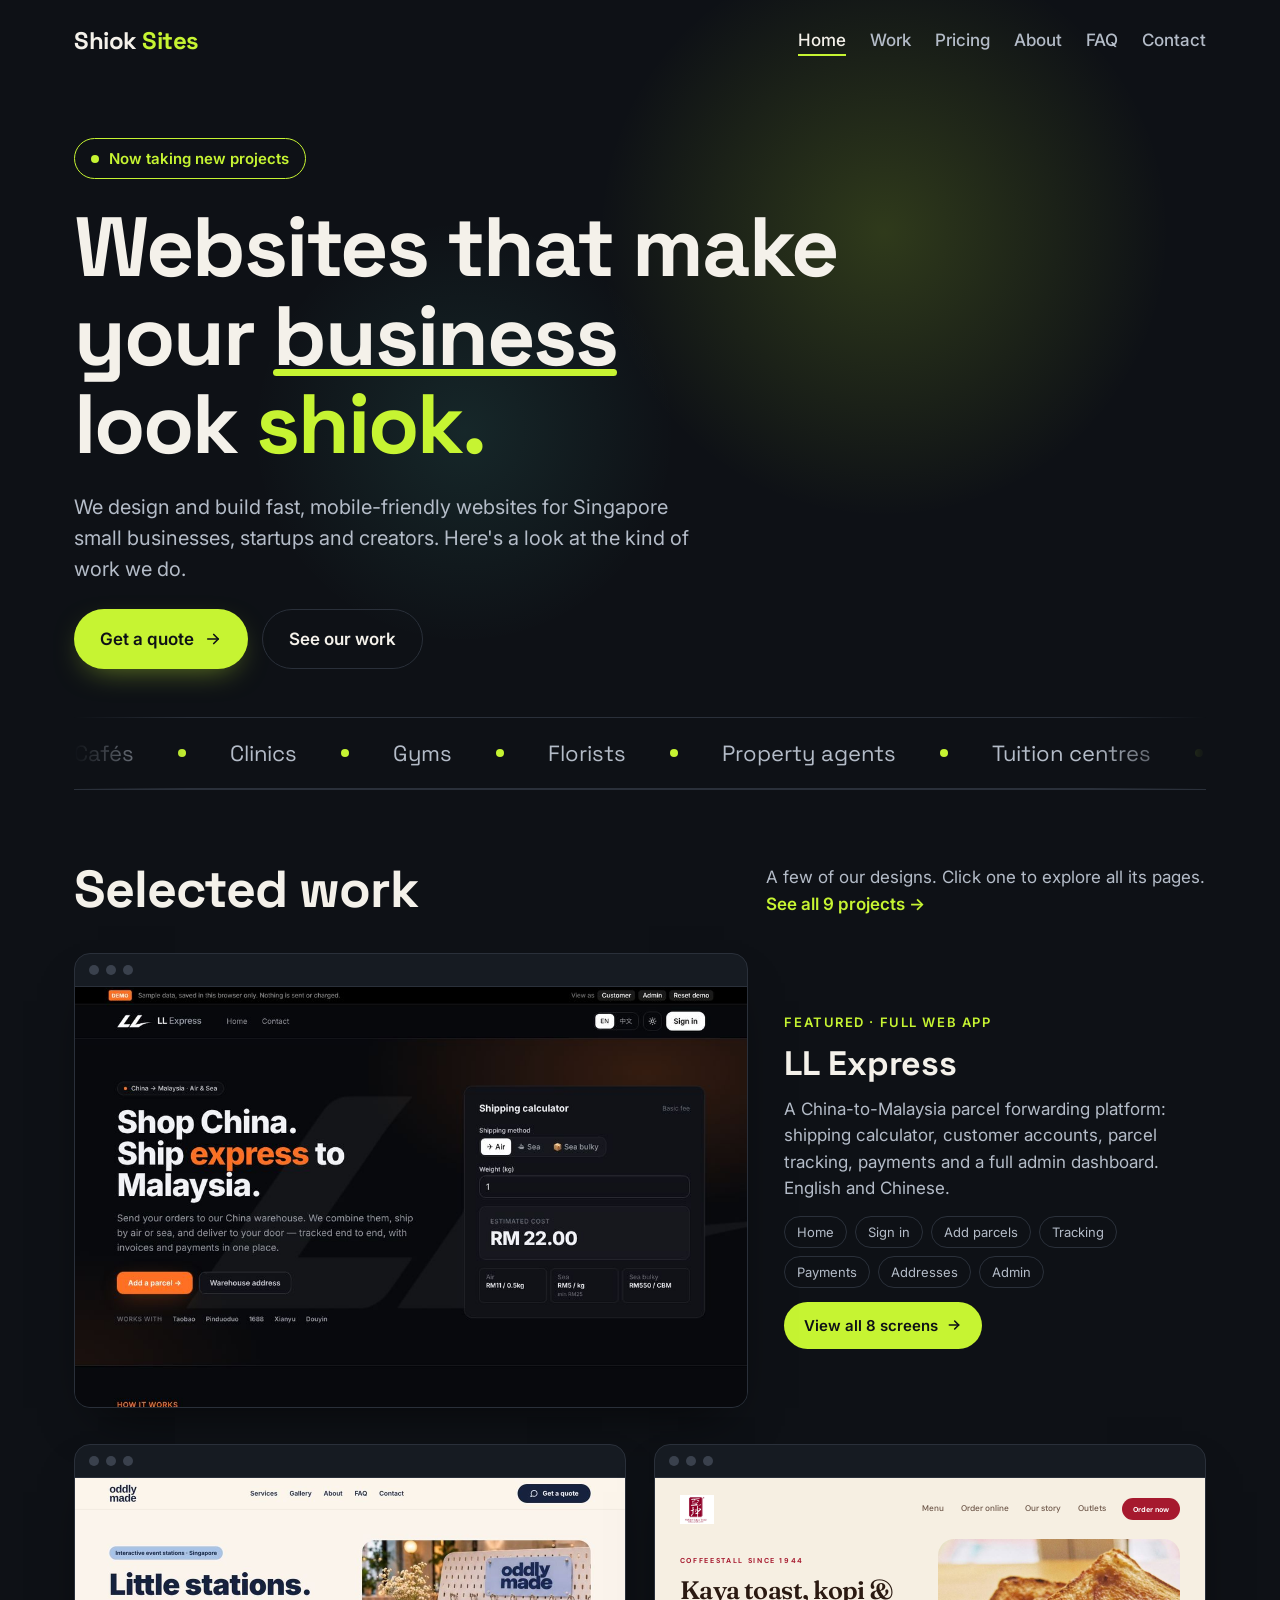
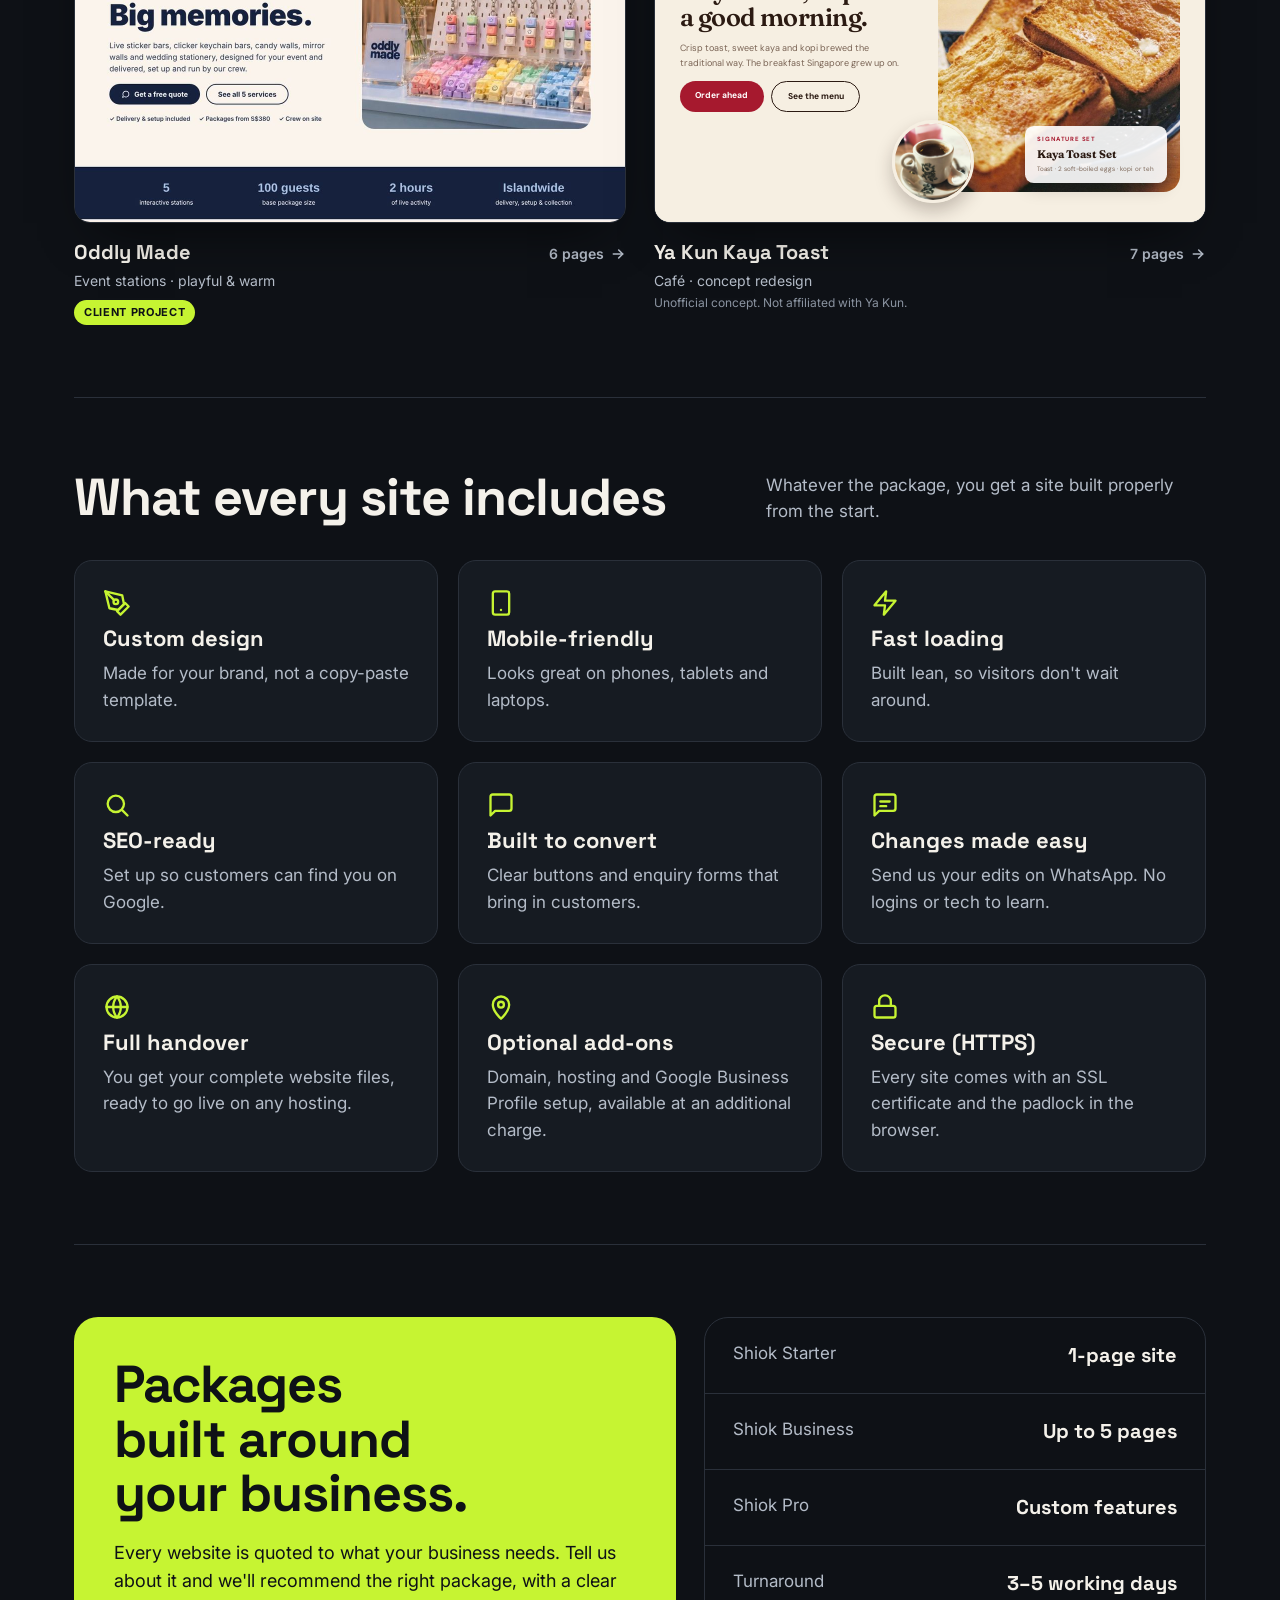
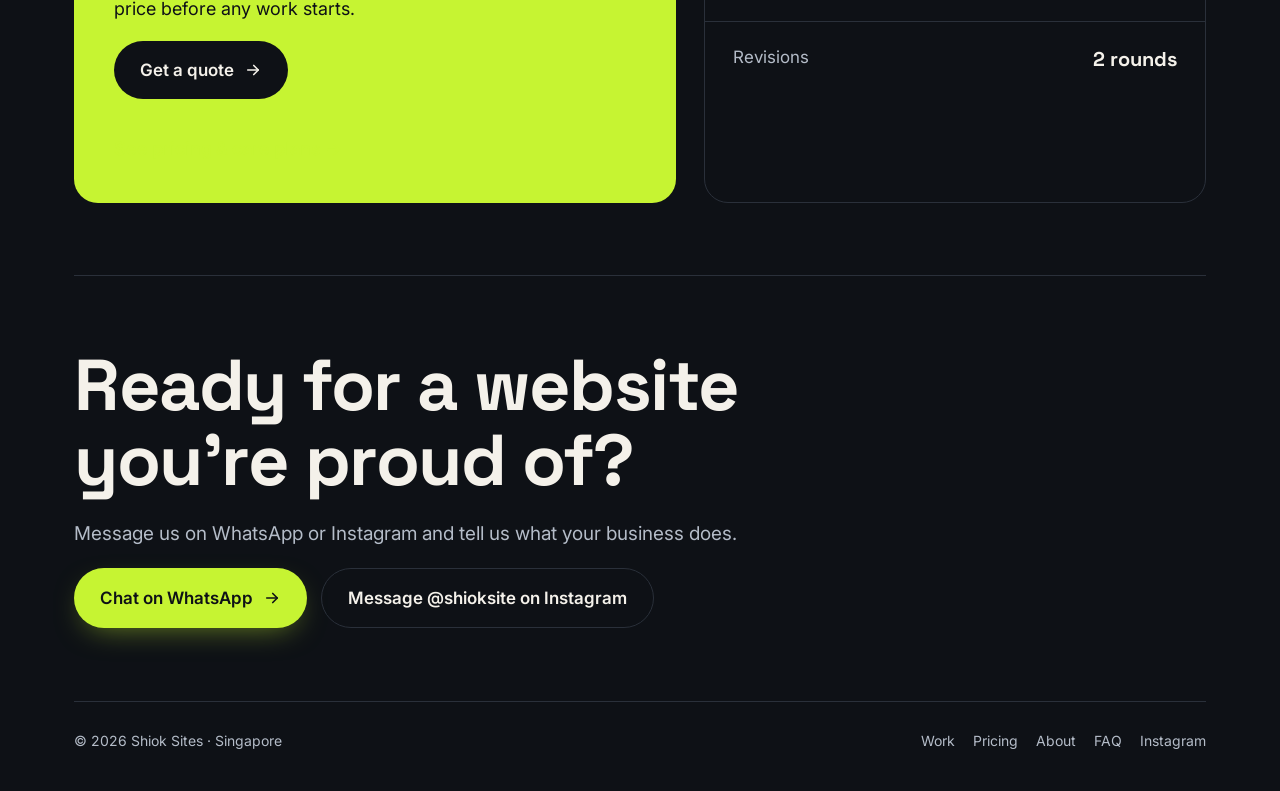
==== commit 6847a441: "Full site update: remove live demo button" ====
--- a/website-v2/index.html
+++ b/website-v2/index.html
@@ -60,7 +60,7 @@
     <div class="work">
 <figure data-href="work.html#ll" class="feat-fig" data-cat="apps" data-site="ll">
 <div class="browser"><div class="bar"><b></b><b></b><b></b></div><div class="screen t-ll" data-preview></div></div>
-<figcaption class="feat-cap"><span class="tag">Featured · full web app</span><strong>LL Express</strong><p>A China-to-Malaysia parcel forwarding platform: shipping calculator, customer accounts, parcel tracking, payments and a full admin dashboard. English and Chinese.</p><div class="pchips"><span>Home</span><span>Sign in</span><span>Add parcels</span><span>Tracking</span><span>Payments</span><span>Addresses</span><span>Admin</span></div><span class="vbtn">View all 8 screens <svg width="16" height="16" viewBox="0 0 24 24" fill="none" stroke="currentColor" stroke-width="2.4" stroke-linecap="round" stroke-linejoin="round" aria-hidden="true"><path d="M5 12h14"></path><path d="M13 6l6 6-6 6"></path></svg></span><a class="morelink" href="demos/ll-express.html" target="_blank" rel="noopener" onclick="event.stopPropagation()">Try the live demo ↗</a></figcaption>
+<figcaption class="feat-cap"><span class="tag">Featured · full web app</span><strong>LL Express</strong><p>A China-to-Malaysia parcel forwarding platform: shipping calculator, customer accounts, parcel tracking, payments and a full admin dashboard. English and Chinese.</p><div class="pchips"><span>Home</span><span>Sign in</span><span>Add parcels</span><span>Tracking</span><span>Payments</span><span>Addresses</span><span>Admin</span></div><span class="vbtn">View all 8 screens <svg width="16" height="16" viewBox="0 0 24 24" fill="none" stroke="currentColor" stroke-width="2.4" stroke-linecap="round" stroke-linejoin="round" aria-hidden="true"><path d="M5 12h14"></path><path d="M13 6l6 6-6 6"></path></svg></span></figcaption>
 </figure>
 <figure data-href="work.html#oddly" data-cat="events" data-site="oddly">
 <div class="browser"><div class="bar"><b></b><b></b><b></b></div><div class="screen t-oddly" data-preview></div></div>
